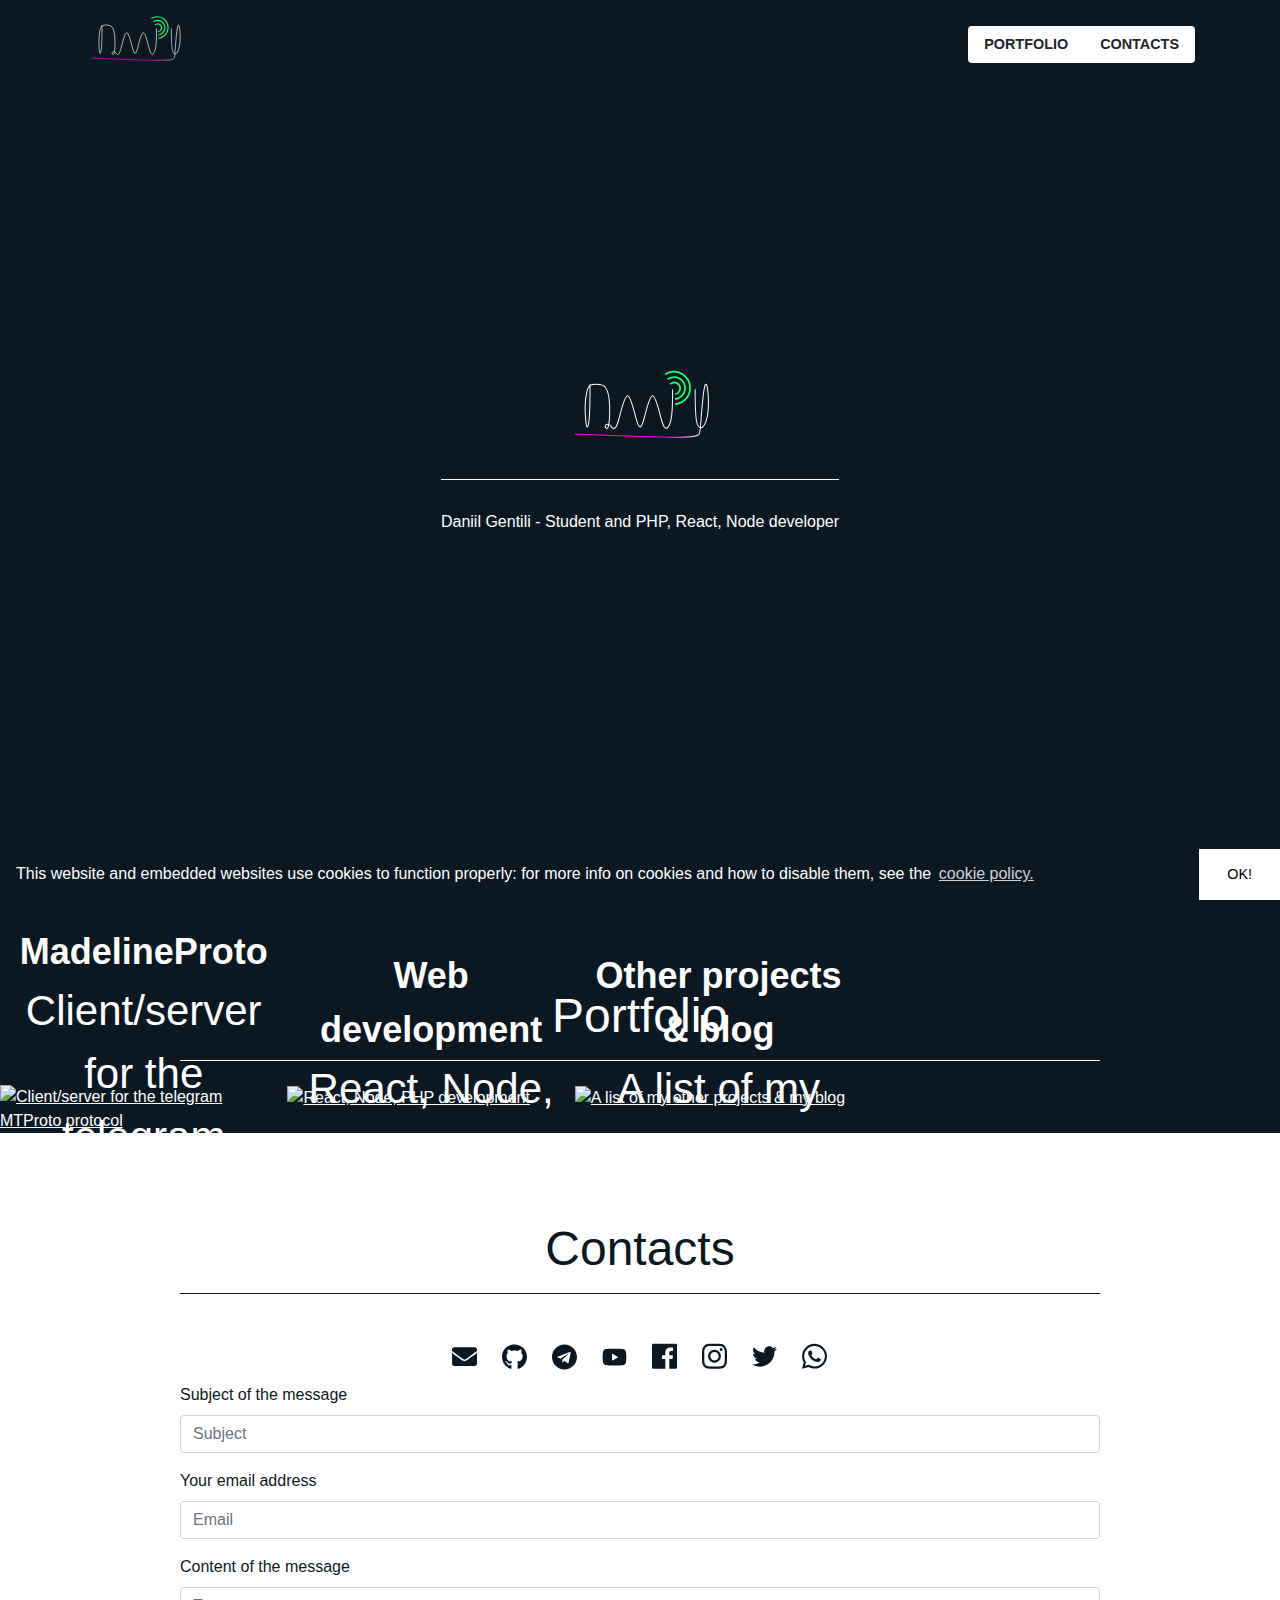
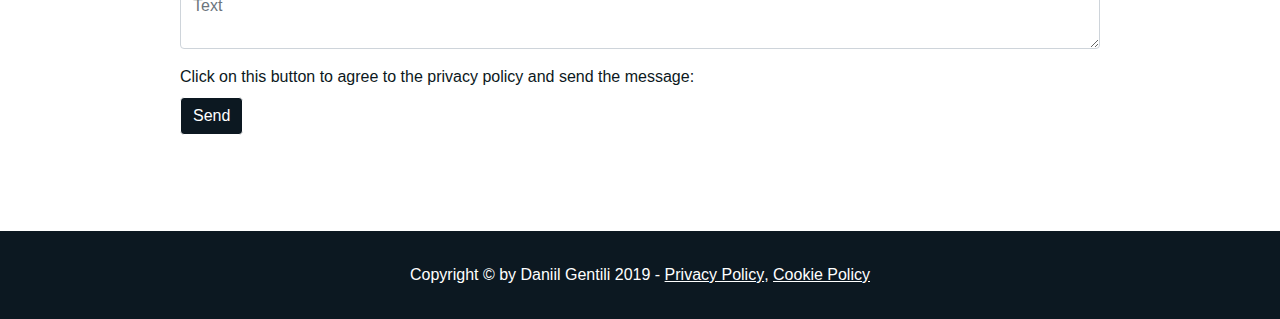
==== index.html @ 2723ed1b "Update 2019-04-13T13:59:22.755Z" ====
<!DOCTYPE html><html lang="en"><head><title>Daniil Gentili</title><meta charset="utf-8"><meta name="viewport" content="width=device-width,initial-scale=1,shrink-to-fit=no"><meta name="description" content="Student and PHP, React, Node developer"><meta name="language" content="en"><meta property="og:image:secure_url" content="https://daniil.it/img/ab79012abc195fba599b6e1867dc9b4a.svg"><meta name="twitter:card" content="summary"><meta name="twitter:site" content="@DaniilGentili"><meta name="twitter:image" content="https://daniil.it/img/ab79012abc195fba599b6e1867dc9b4a.svg"><meta name="twitter:title" content="Daniil Gentili"><meta name="twitter:description" content="Student and PHP, React, Node developer"><meta property="og:type" content="website"><meta property="og:locale" content="en"><meta property="og:title" content="Daniil Gentili"><meta property="og:description" content="Student and PHP, React, Node developer"><meta property="og:url" content="https://daniil.it"><meta property="og:site_name" content="Daniil Gentili"><!--[if lt IE 9]><script src="https://oss.maxcdn.com/libs/html5shiv/3.7.0/html5shiv.js"></script><![endif]--><script type="application/ld+json">{"name":"Daniil Gentili","description":"Student and PHP, React, Node developer","author":"Daniil Gentili","@type":"WebSite","url":"https://daniil.it","image":"https://daniil.it/img/ab79012abc195fba599b6e1867dc9b4a.svg","publisher":"Daniil Gentili","headline":"Daniil Gentili","@context":"http://schema.org"}</script><link rel="canonical" href="https://daniil.it"><link rel="sitemap" type="application/xml" title="Sitemap" href="https://daniil.it/sitemap.xml"><style>*,:after,:before{box-sizing:border-box}html{font-family:sans-serif;line-height:1.15;-webkit-text-size-adjust:100%}header,nav,section{display:block}body{margin:0;font-family:-apple-system,BlinkMacSystemFont,Segoe UI,Roboto,Helvetica Neue,Arial,Noto Sans,sans-serif,Apple Color Emoji,Segoe UI Emoji,Segoe UI Symbol,Noto Color Emoji;font-size:1rem;font-weight:400;line-height:1.5;color:#212529;text-align:left;background-color:#fff}hr{box-sizing:content-box;height:0;overflow:visible}h1,h2{margin-top:0;margin-bottom:.5rem}ul{margin-bottom:1rem}ul{margin-top:0}b{font-weight:bolder}a{color:#0c1821;text-decoration:none;background-color:transparent}img{border-style:none}img{vertical-align:middle}button{border-radius:0}button,input{margin:0;font-family:inherit;font-size:inherit;line-height:inherit}button,input{overflow:visible}button{text-transform:none}[type=button],button{-webkit-appearance:button}[type=button]::-moz-focus-inner,button::-moz-focus-inner{padding:0;border-style:none}::-webkit-file-upload-button{font:inherit;-webkit-appearance:button}h1,h2{margin-bottom:.5rem;font-weight:500;line-height:1.2}h1{font-size:2.5rem}h2{font-size:2rem}hr{margin-top:1rem;margin-bottom:1rem;border:0;border-top:1px solid rgba(0,0,0,.1)}.img-fluid{max-width:100%;height:auto}.container{width:100%;padding-right:15px;padding-left:15px;margin-right:auto;margin-left:auto}@media (min-width:576px){.container{max-width:540px}}@media (min-width:768px){.container{max-width:720px}}@media (min-width:992px){.container{max-width:960px}}@media (min-width:1200px){.container{max-width:1140px}}.container-fluid{width:100%;padding-right:15px;padding-left:15px;margin-right:auto;margin-left:auto}.row{display:flex;flex-wrap:wrap;margin-right:-15px;margin-left:-15px}.no-gutters{margin-right:0;margin-left:0}.no-gutters>[class*=col-]{padding-right:0;padding-left:0}.col-lg-10,.col-lg-4,.col-sm-6{position:relative;width:100%;padding-right:15px;padding-left:15px}@media (min-width:576px){.col-sm-6{flex:0 0 50%;max-width:50%}}@media (min-width:992px){.col-lg-4{flex:0 0 33.33333%;max-width:33.33333%}.col-lg-10{flex:0 0 83.33333%;max-width:83.33333%}}.collapse:not(.show){display:none}.nav-link{display:block;padding:.5rem 1rem}.navbar{position:relative;padding:.5rem 1rem}.navbar,.navbar>.container{display:flex;flex-wrap:wrap;align-items:center;justify-content:space-between}.navbar-brand{display:inline-block;padding-top:.3125rem;padding-bottom:.3125rem;margin-right:1rem;font-size:1.25rem;line-height:inherit;white-space:nowrap}.navbar-nav{display:flex;flex-direction:column;padding-left:0;margin-bottom:0;list-style:none}.navbar-nav .nav-link{padding-right:0;padding-left:0}.navbar-collapse{flex-basis:100%;flex-grow:1;align-items:center}.navbar-toggler{padding:.25rem .75rem;font-size:1.25rem;line-height:1;background-color:transparent;border:1px solid transparent;border-radius:.25rem}.navbar-toggler-icon{display:inline-block;width:1.5em;height:1.5em;vertical-align:middle;content:"";background:no-repeat 50%;background-size:100% 100%}@media (max-width:991.98px){.navbar-expand-lg>.container{padding-right:0;padding-left:0}}@media (min-width:992px){.navbar-expand-lg{flex-flow:row nowrap;justify-content:flex-start}.navbar-expand-lg .navbar-nav{flex-direction:row}.navbar-expand-lg .navbar-nav .nav-link{padding-right:.5rem;padding-left:.5rem}.navbar-expand-lg>.container{flex-wrap:nowrap}.navbar-expand-lg .navbar-collapse{display:flex!important;flex-basis:auto}.navbar-expand-lg .navbar-toggler{display:none}}.navbar-light .navbar-brand{color:rgba(0,0,0,.9)}.navbar-light .navbar-nav .nav-link{color:rgba(0,0,0,.5)}.navbar-light .navbar-toggler{color:rgba(0,0,0,.5);border-color:rgba(0,0,0,.1)}.navbar-light .navbar-toggler-icon{background-image:url("data:image/svg+xml;charset=utf-8,%3Csvg viewBox='0 0 30 30' xmlns='http://www.w3.org/2000/svg'%3E%3Cpath stroke='rgba(0, 0, 0, 0.5)' stroke-width='2' stroke-linecap='round' stroke-miterlimit='10' d='M4 7h22M4 15h22M4 23h22'/%3E%3C/svg%3E")}.bg-primary{background-color:#0c1821!important}.rounded{border-radius:.25rem!important}.d-none{display:none!important}.d-flex{display:flex!important}.fixed-top{top:0}.fixed-top{position:fixed;right:0;left:0;z-index:1030}.my-4{margin-top:1.5rem!important}.my-4{margin-bottom:1.5rem!important}.p-0{padding:0!important}.pb-0{padding-bottom:0!important}.my-auto{margin-top:auto!important}.mx-auto{margin-right:auto!important}.my-auto{margin-bottom:auto!important}.ml-auto,.mx-auto{margin-left:auto!important}.text-center{text-align:center!important}.text-white{color:#fff!important}header.masthead{height:100vh;padding-top:0;padding-bottom:0}header.masthead hr{margin-top:30px;margin-bottom:30px}#mainNav{background-color:#fff;border-bottom:1px solid;border-color:transparent;background-color:transparent}#mainNav .navbar-brand{font-weight:700;text-transform:uppercase;color:#0c1821}#mainNav .navbar-brand h1{position:relative}#mainNav .navbar-toggler{background-color:#fff}#mainNav .navbar-nav{background-color:#fff}#mainNav .navbar-nav>li.nav-item>a.nav-link{font-size:.9rem;font-weight:700;text-transform:uppercase;color:#212529}#mainNav .navbar-brand{color:hsla(0,0%,100%,.7)}#mainNav .navbar-nav>li.nav-item>a.nav-link{padding:.5rem 1rem}#mainNav .navbar-image-light{opacity:1!important;position:absolute;left:0}#mainNav .navbar-image-dark{opacity:0!important}section{padding:6rem 0}section h2{font-size:2.25rem;line-height:2rem}@media (min-width:992px){section h2{font-size:3rem;line-height:2.5rem}}.img-portfolio{height:100%;width:100vw;-o-object-fit:contain;object-fit:contain}:not(.navbar) a{font-weight:400}hr{border-color:#0c1821!important}a{outline:0;border:none;-moz-outline-style:none}.text-white hr{border-color:#fff!important}div{font-family:sans-serif;font-weight:300}h1{font-weight:600}</style><link href="/main.css?d4fdf91bda6c45615ca1" rel="preload" as="style" onload="this.onload=null;this.rel='stylesheet'"><noscript><link href="/main.css?d4fdf91bda6c45615ca1" rel="stylesheet"></noscript><script>!function(n){"use strict";n.loadCSS||(n.loadCSS=function(){});var o=loadCSS.relpreload={};if(o.support=function(){var e;try{e=n.document.createElement("link").relList.supports("preload")}catch(t){e=!1}return function(){return e}}(),o.bindMediaToggle=function(t){var e=t.media||"all";function a(){t.addEventListener?t.removeEventListener("load",a):t.attachEvent&&t.detachEvent("onload",a),t.setAttribute("onload",null),t.media=e}t.addEventListener?t.addEventListener("load",a):t.attachEvent&&t.attachEvent("onload",a),setTimeout(function(){t.rel="stylesheet",t.media="only x"}),setTimeout(a,3e3)},o.poly=function(){if(!o.support())for(var t=n.document.getElementsByTagName("link"),e=0;e<t.length;e++){var a=t[e];"preload"!==a.rel||"style"!==a.getAttribute("as")||a.getAttribute("data-loadcss")||(a.setAttribute("data-loadcss",!0),o.bindMediaToggle(a))}},!o.support()){o.poly();var t=n.setInterval(o.poly,500);n.addEventListener?n.addEventListener("load",function(){o.poly(),n.clearInterval(t)}):n.attachEvent&&n.attachEvent("onload",function(){o.poly(),n.clearInterval(t)})}"undefined"!=typeof exports?exports.loadCSS=loadCSS:n.loadCSS=loadCSS}("undefined"!=typeof global?global:this);</script><link rel="apple-touch-icon" sizes="180x180" href="/favicons/apple-touch-icon.png"><link rel="icon" type="image/png" sizes="32x32" href="/favicons/favicon-32x32.png"><link rel="icon" type="image/png" sizes="192x192" href="/favicons/android-chrome-192x192.png"><link rel="icon" type="image/png" sizes="16x16" href="/favicons/favicon-16x16.png"><link rel="manifest" href="/favicons/site.webmanifest"><link rel="shortcut icon" href="/favicons/favicon.ico"><meta property="og:image" content="https://daniil.it/favicons/open-graph.png"><meta name="msapplication-TileColor" content="#0c1821"><meta name="msapplication-TileImage" content="/favicons/mstile-144x144.png"><meta name="msapplication-config" content="/favicons/browserconfig.xml"><meta name="theme-color" content="#0c1821"></head><body id="page-top"><nav class="navbar navbar-expand-lg navbar-light d-print fixed-top" id="mainNav"><div class="container"><a title="Daniil Gentili" class="navbar-brand js-scroll-trigger" href="#page-top"><h1><img src="img/c60ec3414d1811a14678e054933b1ab0.svg" width="100" height="55" alt="Daniil Gentili" class="navbar-image-dark"><img src="img/ab79012abc195fba599b6e1867dc9b4a.svg" width="100" height="55" alt="Daniil Gentili" class="navbar-image-light"><div class="d-none">Daniil Gentili</div></h1></a><button class="navbar-toggler navbar-toggler-right" type="button" data-toggle="collapse" data-target="#mainNavBar" aria-controls="mainNavBar" aria-expanded="false" aria-label="Toggle navigation"><span class="navbar-toggler-icon"></span></button><div class="collapse navbar-collapse" id="mainNavBar"><ul class="navbar-nav ml-auto rounded"><li class="nav-item"><a class="nav-link js-scroll-trigger" href="#portfolio" title="Portfolio">Portfolio</a></li><li class="nav-item"><a class="nav-link js-scroll-trigger" href="#contacts" title="Contacts">Contacts</a></li></ul></div></div></nav><header class="masthead text-center d-flex text-white bg-primary"><div class="my-auto mx-auto"><div class="container"><img alt="Daniil Gentili" class="img-fluid" src="img/ab79012abc195fba599b6e1867dc9b4a.svg"><hr><b>Daniil Gentili</b> - Student and PHP, React, Node developer</div></div></header><section id="portfolio" class="pb-0 text-white bg-primary"><div class="container"><div class="row"><div class="mx-auto text-center col-lg-10"><h2 class="section-heading">Portfolio</h2><hr class="light my-4"></div></div></div><div class="container-fluid p-0"><div class="row no-gutters"><div class><div><div class="popup-gallery"><div class="row no-gutters"><div class="col-sm-6 col-lg-4"><a title="MadelineProto" class="portfolio-box" href="#MadelineProto" data-toggle="modal"><img class="img-fluid img-portfolio bg-primary" src="img/99e516188945ebf52419b13f00ebaef2.svg" alt="Client/server for the telegram MTProto protocol"><div class="portfolio-box-caption"><div class="portfolio-box-caption-content"><div class="project-category text-faded">MadelineProto</div><div class="project-name">Client/server for the telegram MTProto protocol</div></div></div></a></div><div class="col-sm-6 col-lg-4"><a title="Web development" class="portfolio-box" href="#webdev" data-toggle="modal"><img class="img-fluid img-portfolio bg-primary" src="img/eeb3e09752456ba1112e0bc572af2823.svg" alt="React, Node, PHP development"><div class="portfolio-box-caption"><div class="portfolio-box-caption-content"><div class="project-category text-faded">Web development</div><div class="project-name">React, Node, PHP development</div></div></div></a></div><div class="col-sm-6 col-lg-4"><a title="Other projects &amp; blog" class="portfolio-box" href="#github" data-toggle="modal"><img class="img-fluid img-portfolio bg-primary" src="img/227bdda839cb4d7e9e0e2c3bd4887302.svg" alt="A list of my other projects &amp; my blog"><div class="portfolio-box-caption"><div class="portfolio-box-caption-content"><div class="project-category text-faded">Other projects &amp; blog</div><div class="project-name">A list of my other projects &amp; my blog</div></div></div></a></div></div></div><div class="modal fade" id="MadelineProto" tabindex="-1" role="dialog" aria-hidden="true" aria-labelledby="MadelineProtoTitle"><div class="modal-dialog" role="document"><div class="modal-content text-primary bg-white"><div class="modal-header"><h5 class="modal-title" id="MadelineProtoTitle">MadelineProto</h5><button type="button" class="close" data-dismiss="modal" aria-label="Close"><span aria-hidden="true">×</span></button></div><div class="modal-body">MadelineProto is a client/server library for the Telegram messenger, with full support for every user-API method, truly LOADS of abstractions, and async logic in the alpha version.<br>It also supports playing and recording VoIP telegram phone calls, secret chats, and much more!<br>Head over to <a target="_blank" rel="noopener" href="https://docs.madelineproto.xyz">docs.madelineproto.xyz</a> for a full installation and usage tutorial.<hr class="dark my-4"><h3>Contacts</h3><div class="text-center"><a rel="noopener" title="Email address" href="mailto:daniil@daniil.it" target="_blank" class="btn-social btn-outline"><svg aria-hidden="true" focusable="false" data-prefix="fas" data-icon="envelope" class="svg-inline--fa fa-envelope fa-w-16 fa-fw" role="img" xmlns="http://www.w3.org/2000/svg" viewbox="0 0 512 512"><path fill="currentColor" d="M502.3 190.8c3.9-3.1 9.7-.2 9.7 4.7V400c0 26.5-21.5 48-48 48H48c-26.5 0-48-21.5-48-48V195.6c0-5 5.7-7.8 9.7-4.7 22.4 17.4 52.1 39.5 154.1 113.6 21.1 15.4 56.7 47.8 92.2 47.6 35.7.3 72-32.8 92.3-47.6 102-74.1 131.6-96.3 154-113.7zM256 320c23.2.4 56.6-29.2 73.4-41.4 132.7-96.3 142.8-104.7 173.4-128.7 5.8-4.5 9.2-11.5 9.2-18.9v-19c0-26.5-21.5-48-48-48H48C21.5 64 0 85.5 0 112v19c0 7.4 3.4 14.3 9.2 18.9 30.6 23.9 40.7 32.4 173.4 128.7 16.8 12.2 50.2 41.8 73.4 41.4z"/></svg></a><a rel="noopener" title="Github" href="https://github.com/danog" target="_blank" class="btn-social btn-outline"><svg aria-hidden="true" focusable="false" data-prefix="fab" data-icon="github" class="svg-inline--fa fa-github fa-w-16 fa-fw" role="img" xmlns="http://www.w3.org/2000/svg" viewbox="0 0 496 512"><path fill="currentColor" d="M165.9 397.4c0 2-2.3 3.6-5.2 3.6-3.3.3-5.6-1.3-5.6-3.6 0-2 2.3-3.6 5.2-3.6 3-.3 5.6 1.3 5.6 3.6zm-31.1-4.5c-.7 2 1.3 4.3 4.3 4.9 2.6 1 5.6 0 6.2-2s-1.3-4.3-4.3-5.2c-2.6-.7-5.5.3-6.2 2.3zm44.2-1.7c-2.9.7-4.9 2.6-4.6 4.9.3 2 2.9 3.3 5.9 2.6 2.9-.7 4.9-2.6 4.6-4.6-.3-1.9-3-3.2-5.9-2.9zM244.8 8C106.1 8 0 113.3 0 252c0 110.9 69.8 205.8 169.5 239.2 12.8 2.3 17.3-5.6 17.3-12.1 0-6.2-.3-40.4-.3-61.4 0 0-70 15-84.7-29.8 0 0-11.4-29.1-27.8-36.6 0 0-22.9-15.7 1.6-15.4 0 0 24.9 2 38.6 25.8 21.9 38.6 58.6 27.5 72.9 20.9 2.3-16 8.8-27.1 16-33.7-55.9-6.2-112.3-14.3-112.3-110.5 0-27.5 7.6-41.3 23.6-58.9-2.6-6.5-11.1-33.3 2.6-67.9 20.9-6.5 69 27 69 27 20-5.6 41.5-8.5 62.8-8.5s42.8 2.9 62.8 8.5c0 0 48.1-33.6 69-27 13.7 34.7 5.2 61.4 2.6 67.9 16 17.7 25.8 31.5 25.8 58.9 0 96.5-58.9 104.2-114.8 110.5 9.2 7.9 17 22.9 17 46.4 0 33.7-.3 75.4-.3 83.6 0 6.5 4.6 14.4 17.3 12.1C428.2 457.8 496 362.9 496 252 496 113.3 383.5 8 244.8 8zM97.2 352.9c-1.3 1-1 3.3.7 5.2 1.6 1.6 3.9 2.3 5.2 1 1.3-1 1-3.3-.7-5.2-1.6-1.6-3.9-2.3-5.2-1zm-10.8-8.1c-.7 1.3.3 2.9 2.3 3.9 1.6 1 3.6.7 4.3-.7.7-1.3-.3-2.9-2.3-3.9-2-.6-3.6-.3-4.3.7zm32.4 35.6c-1.6 1.3-1 4.3 1.3 6.2 2.3 2.3 5.2 2.6 6.5 1 1.3-1.3.7-4.3-1.3-6.2-2.2-2.3-5.2-2.6-6.5-1zm-11.4-14.7c-1.6 1-1.6 3.6 0 5.9 1.6 2.3 4.3 3.3 5.6 2.3 1.6-1.3 1.6-3.9 0-6.2-1.4-2.3-4-3.3-5.6-2z"/></svg></a><a rel="noopener" title="Telegram" href="https://t.me/DaniilGentili" target="_blank" class="btn-social btn-outline"><svg aria-hidden="true" focusable="false" data-prefix="fab" data-icon="telegram" class="svg-inline--fa fa-telegram fa-w-16 fa-fw" role="img" xmlns="http://www.w3.org/2000/svg" viewbox="0 0 496 512"><path fill="currentColor" d="M248 8C111 8 0 119 0 256s111 248 248 248 248-111 248-248S385 8 248 8zm121.8 169.9l-40.7 191.8c-3 13.6-11.1 16.9-22.4 10.5l-62-45.7-29.9 28.8c-3.3 3.3-6.1 6.1-12.5 6.1l4.4-63.1 114.9-103.8c5-4.4-1.1-6.9-7.7-2.5l-142 89.4-61.2-19.1c-13.3-4.2-13.6-13.3 2.8-19.7l239.1-92.2c11.1-4 20.8 2.7 17.2 19.5z"/></svg></a><a rel="noopener" title="Youtube" href="https://youtube.com/DaniilGentili" target="_blank" class="btn-social btn-outline"><svg aria-hidden="true" focusable="false" data-prefix="fab" data-icon="youtube" class="svg-inline--fa fa-youtube fa-w-18 fa-fw" role="img" xmlns="http://www.w3.org/2000/svg" viewbox="0 0 576 512"><path fill="currentColor" d="M549.655 124.083c-6.281-23.65-24.787-42.276-48.284-48.597C458.781 64 288 64 288 64S117.22 64 74.629 75.486c-23.497 6.322-42.003 24.947-48.284 48.597-11.412 42.867-11.412 132.305-11.412 132.305s0 89.438 11.412 132.305c6.281 23.65 24.787 41.5 48.284 47.821C117.22 448 288 448 288 448s170.78 0 213.371-11.486c23.497-6.321 42.003-24.171 48.284-47.821 11.412-42.867 11.412-132.305 11.412-132.305s0-89.438-11.412-132.305zm-317.51 213.508V175.185l142.739 81.205-142.739 81.201z"/></svg></a><a rel="noopener" title="Facebook" href="https://facebook.com/danogentili" target="_blank" class="btn-social btn-outline"><svg aria-hidden="true" focusable="false" data-prefix="fab" data-icon="facebook" class="svg-inline--fa fa-facebook fa-w-14 fa-fw" role="img" xmlns="http://www.w3.org/2000/svg" viewbox="0 0 448 512"><path fill="currentColor" d="M448 56.7v398.5c0 13.7-11.1 24.7-24.7 24.7H309.1V306.5h58.2l8.7-67.6h-67v-43.2c0-19.6 5.4-32.9 33.5-32.9h35.8v-60.5c-6.2-.8-27.4-2.7-52.2-2.7-51.6 0-87 31.5-87 89.4v49.9h-58.4v67.6h58.4V480H24.7C11.1 480 0 468.9 0 455.3V56.7C0 43.1 11.1 32 24.7 32h398.5c13.7 0 24.8 11.1 24.8 24.7z"/></svg></a><a rel="noopener" title="Instagram" href="https://instagram.com/danogentili" target="_blank" class="btn-social btn-outline"><svg aria-hidden="true" focusable="false" data-prefix="fab" data-icon="instagram" class="svg-inline--fa fa-instagram fa-w-14 fa-fw" role="img" xmlns="http://www.w3.org/2000/svg" viewbox="0 0 448 512"><path fill="currentColor" d="M224.1 141c-63.6 0-114.9 51.3-114.9 114.9s51.3 114.9 114.9 114.9S339 319.5 339 255.9 287.7 141 224.1 141zm0 189.6c-41.1 0-74.7-33.5-74.7-74.7s33.5-74.7 74.7-74.7 74.7 33.5 74.7 74.7-33.6 74.7-74.7 74.7zm146.4-194.3c0 14.9-12 26.8-26.8 26.8-14.9 0-26.8-12-26.8-26.8s12-26.8 26.8-26.8 26.8 12 26.8 26.8zm76.1 27.2c-1.7-35.9-9.9-67.7-36.2-93.9-26.2-26.2-58-34.4-93.9-36.2-37-2.1-147.9-2.1-184.9 0-35.8 1.7-67.6 9.9-93.9 36.1s-34.4 58-36.2 93.9c-2.1 37-2.1 147.9 0 184.9 1.7 35.9 9.9 67.7 36.2 93.9s58 34.4 93.9 36.2c37 2.1 147.9 2.1 184.9 0 35.9-1.7 67.7-9.9 93.9-36.2 26.2-26.2 34.4-58 36.2-93.9 2.1-37 2.1-147.8 0-184.8zM398.8 388c-7.8 19.6-22.9 34.7-42.6 42.6-29.5 11.7-99.5 9-132.1 9s-102.7 2.6-132.1-9c-19.6-7.8-34.7-22.9-42.6-42.6-11.7-29.5-9-99.5-9-132.1s-2.6-102.7 9-132.1c7.8-19.6 22.9-34.7 42.6-42.6 29.5-11.7 99.5-9 132.1-9s102.7-2.6 132.1 9c19.6 7.8 34.7 22.9 42.6 42.6 11.7 29.5 9 99.5 9 132.1s2.7 102.7-9 132.1z"/></svg></a><a rel="noopener" title="Twitter" href="https://twitter.com/DaniilGentili" target="_blank" class="btn-social btn-outline"><svg aria-hidden="true" focusable="false" data-prefix="fab" data-icon="twitter" class="svg-inline--fa fa-twitter fa-w-16 fa-fw" role="img" xmlns="http://www.w3.org/2000/svg" viewbox="0 0 512 512"><path fill="currentColor" d="M459.37 151.716c.325 4.548.325 9.097.325 13.645 0 138.72-105.583 298.558-298.558 298.558-59.452 0-114.68-17.219-161.137-47.106 8.447.974 16.568 1.299 25.34 1.299 49.055 0 94.213-16.568 130.274-44.832-46.132-.975-84.792-31.188-98.112-72.772 6.498.974 12.995 1.624 19.818 1.624 9.421 0 18.843-1.3 27.614-3.573-48.081-9.747-84.143-51.98-84.143-102.985v-1.299c13.969 7.797 30.214 12.67 47.431 13.319-28.264-18.843-46.781-51.005-46.781-87.391 0-19.492 5.197-37.36 14.294-52.954 51.655 63.675 129.3 105.258 216.365 109.807-1.624-7.797-2.599-15.918-2.599-24.04 0-57.828 46.782-104.934 104.934-104.934 30.213 0 57.502 12.67 76.67 33.137 23.715-4.548 46.456-13.32 66.599-25.34-7.798 24.366-24.366 44.833-46.132 57.827 21.117-2.273 41.584-8.122 60.426-16.243-14.292 20.791-32.161 39.308-52.628 54.253z"/></svg></a><a rel="noopener" title="Whatsapp" href="https://wa.me/393924682693?text=Hello!" target="_blank" class="btn-social btn-outline"><svg aria-hidden="true" focusable="false" data-prefix="fab" data-icon="whatsapp" class="svg-inline--fa fa-whatsapp fa-w-14 fa-fw" role="img" xmlns="http://www.w3.org/2000/svg" viewbox="0 0 448 512"><path fill="currentColor" d="M380.9 97.1C339 55.1 283.2 32 223.9 32c-122.4 0-222 99.6-222 222 0 39.1 10.2 77.3 29.6 111L0 480l117.7-30.9c32.4 17.7 68.9 27 106.1 27h.1c122.3 0 224.1-99.6 224.1-222 0-59.3-25.2-115-67.1-157zm-157 341.6c-33.2 0-65.7-8.9-94-25.7l-6.7-4-69.8 18.3L72 359.2l-4.4-7c-18.5-29.4-28.2-63.3-28.2-98.2 0-101.7 82.8-184.5 184.6-184.5 49.3 0 95.6 19.2 130.4 54.1 34.8 34.9 56.2 81.2 56.1 130.5 0 101.8-84.9 184.6-186.6 184.6zm101.2-138.2c-5.5-2.8-32.8-16.2-37.9-18-5.1-1.9-8.8-2.8-12.5 2.8-3.7 5.6-14.3 18-17.6 21.8-3.2 3.7-6.5 4.2-12 1.4-32.6-16.3-54-29.1-75.5-66-5.7-9.8 5.7-9.1 16.3-30.3 1.8-3.7.9-6.9-.5-9.7-1.4-2.8-12.5-30.1-17.1-41.2-4.5-10.8-9.1-9.3-12.5-9.5-3.2-.2-6.9-.2-10.6-.2-3.7 0-9.7 1.4-14.8 6.9-5.1 5.6-19.4 19-19.4 46.3 0 27.3 19.9 53.7 22.6 57.4 2.8 3.7 39.1 59.7 94.8 83.8 35.2 15.2 49 16.5 66.6 13.9 10.7-1.6 32.8-13.4 37.4-26.4 4.6-13 4.6-24.1 3.2-26.4-1.3-2.5-5-3.9-10.5-6.6z"/></svg></a></div><br><form id="contact-form" action="https://formspree.io/daniil@daniil.it" method="POST" class="validate-me" novalidate><div class="form-group"><label for="contact-form_subject">Subject of the message</label><input name="_subject" id="contact-form_subject" required class="form-control" placeholder="Subject"><div class="invalid-feedback">Enter a subject!</div></div><div class="form-group"><label for="contact-form_replyto">Your email address</label><input type="email" name="_replyto" id="contact-form_replyto" required class="form-control" placeholder="Email"><div class="invalid-feedback">Enter a valid email address!</div></div><div class="form-group"><label for="contact-formname">Content of the message</label><textarea name="name" id="contact-formname" required class="form-control" placeholder="Text"></textarea><div class="invalid-feedback">Input a message!</div></div><input type="hidden" name="_language" id="contact-form_language"><div class="form-group"><input name="_gotcha" id="contact-form_gotcha" class="form-control d-none"></div><div><label for="contact-formundefined">Click on this button to agree to the privacy policy and send the message:</label><br><button type="submit" id="contact-formundefined" class="btn btn-primary" value="Send">Send</button></div></form></div><div class="modal-footer"><button type="button" class="btn btn-secondary" data-dismiss="modal">Close</button></div></div></div></div><div class="modal fade" id="webdev" tabindex="-1" role="dialog" aria-hidden="true" aria-labelledby="webdevTitle"><div class="modal-dialog" role="document"><div class="modal-content text-primary bg-white"><div class="modal-header"><h5 class="modal-title" id="webdevTitle">Web development</h5><button type="button" class="close" data-dismiss="modal" aria-label="Close"><span aria-hidden="true">×</span></button></div><div class="modal-body">I have experience developing full-stack websites and APIs, based on modern web frontend technologies such as React, Gulp and Webpack.<br>On the backend, I usually would use a Node, PHP or Ruby on Rails stack.<br>Here&#x27;s a list of websites I have created:<br><br><ul><li><a target="_blank" rel="noopener" href="https://fantasiadanzarovigo.com">fantasiadanzarovigo.com</a> - Static website built using a custom and highly customizable and SEO-friendly react+gulp+webpack boilerplate.<br></li><li><a target="_blank" rel="noopener" href="https://daniil.it">This website</a> - Built using the same SEO-friendly react+gulp+webpack boilerplate.<br></li></ul><hr class="dark my-4"><h3>Contacts</h3><div class="text-center"><a rel="noopener" title="Email address" href="mailto:daniil@daniil.it" target="_blank" class="btn-social btn-outline"><svg aria-hidden="true" focusable="false" data-prefix="fas" data-icon="envelope" class="svg-inline--fa fa-envelope fa-w-16 fa-fw" role="img" xmlns="http://www.w3.org/2000/svg" viewbox="0 0 512 512"><path fill="currentColor" d="M502.3 190.8c3.9-3.1 9.7-.2 9.7 4.7V400c0 26.5-21.5 48-48 48H48c-26.5 0-48-21.5-48-48V195.6c0-5 5.7-7.8 9.7-4.7 22.4 17.4 52.1 39.5 154.1 113.6 21.1 15.4 56.7 47.8 92.2 47.6 35.7.3 72-32.8 92.3-47.6 102-74.1 131.6-96.3 154-113.7zM256 320c23.2.4 56.6-29.2 73.4-41.4 132.7-96.3 142.8-104.7 173.4-128.7 5.8-4.5 9.2-11.5 9.2-18.9v-19c0-26.5-21.5-48-48-48H48C21.5 64 0 85.5 0 112v19c0 7.4 3.4 14.3 9.2 18.9 30.6 23.9 40.7 32.4 173.4 128.7 16.8 12.2 50.2 41.8 73.4 41.4z"/></svg></a><a rel="noopener" title="Github" href="https://github.com/danog" target="_blank" class="btn-social btn-outline"><svg aria-hidden="true" focusable="false" data-prefix="fab" data-icon="github" class="svg-inline--fa fa-github fa-w-16 fa-fw" role="img" xmlns="http://www.w3.org/2000/svg" viewbox="0 0 496 512"><path fill="currentColor" d="M165.9 397.4c0 2-2.3 3.6-5.2 3.6-3.3.3-5.6-1.3-5.6-3.6 0-2 2.3-3.6 5.2-3.6 3-.3 5.6 1.3 5.6 3.6zm-31.1-4.5c-.7 2 1.3 4.3 4.3 4.9 2.6 1 5.6 0 6.2-2s-1.3-4.3-4.3-5.2c-2.6-.7-5.5.3-6.2 2.3zm44.2-1.7c-2.9.7-4.9 2.6-4.6 4.9.3 2 2.9 3.3 5.9 2.6 2.9-.7 4.9-2.6 4.6-4.6-.3-1.9-3-3.2-5.9-2.9zM244.8 8C106.1 8 0 113.3 0 252c0 110.9 69.8 205.8 169.5 239.2 12.8 2.3 17.3-5.6 17.3-12.1 0-6.2-.3-40.4-.3-61.4 0 0-70 15-84.7-29.8 0 0-11.4-29.1-27.8-36.6 0 0-22.9-15.7 1.6-15.4 0 0 24.9 2 38.6 25.8 21.9 38.6 58.6 27.5 72.9 20.9 2.3-16 8.8-27.1 16-33.7-55.9-6.2-112.3-14.3-112.3-110.5 0-27.5 7.6-41.3 23.6-58.9-2.6-6.5-11.1-33.3 2.6-67.9 20.9-6.5 69 27 69 27 20-5.6 41.5-8.5 62.8-8.5s42.8 2.9 62.8 8.5c0 0 48.1-33.6 69-27 13.7 34.7 5.2 61.4 2.6 67.9 16 17.7 25.8 31.5 25.8 58.9 0 96.5-58.9 104.2-114.8 110.5 9.2 7.9 17 22.9 17 46.4 0 33.7-.3 75.4-.3 83.6 0 6.5 4.6 14.4 17.3 12.1C428.2 457.8 496 362.9 496 252 496 113.3 383.5 8 244.8 8zM97.2 352.9c-1.3 1-1 3.3.7 5.2 1.6 1.6 3.9 2.3 5.2 1 1.3-1 1-3.3-.7-5.2-1.6-1.6-3.9-2.3-5.2-1zm-10.8-8.1c-.7 1.3.3 2.9 2.3 3.9 1.6 1 3.6.7 4.3-.7.7-1.3-.3-2.9-2.3-3.9-2-.6-3.6-.3-4.3.7zm32.4 35.6c-1.6 1.3-1 4.3 1.3 6.2 2.3 2.3 5.2 2.6 6.5 1 1.3-1.3.7-4.3-1.3-6.2-2.2-2.3-5.2-2.6-6.5-1zm-11.4-14.7c-1.6 1-1.6 3.6 0 5.9 1.6 2.3 4.3 3.3 5.6 2.3 1.6-1.3 1.6-3.9 0-6.2-1.4-2.3-4-3.3-5.6-2z"/></svg></a><a rel="noopener" title="Telegram" href="https://t.me/DaniilGentili" target="_blank" class="btn-social btn-outline"><svg aria-hidden="true" focusable="false" data-prefix="fab" data-icon="telegram" class="svg-inline--fa fa-telegram fa-w-16 fa-fw" role="img" xmlns="http://www.w3.org/2000/svg" viewbox="0 0 496 512"><path fill="currentColor" d="M248 8C111 8 0 119 0 256s111 248 248 248 248-111 248-248S385 8 248 8zm121.8 169.9l-40.7 191.8c-3 13.6-11.1 16.9-22.4 10.5l-62-45.7-29.9 28.8c-3.3 3.3-6.1 6.1-12.5 6.1l4.4-63.1 114.9-103.8c5-4.4-1.1-6.9-7.7-2.5l-142 89.4-61.2-19.1c-13.3-4.2-13.6-13.3 2.8-19.7l239.1-92.2c11.1-4 20.8 2.7 17.2 19.5z"/></svg></a><a rel="noopener" title="Youtube" href="https://youtube.com/DaniilGentili" target="_blank" class="btn-social btn-outline"><svg aria-hidden="true" focusable="false" data-prefix="fab" data-icon="youtube" class="svg-inline--fa fa-youtube fa-w-18 fa-fw" role="img" xmlns="http://www.w3.org/2000/svg" viewbox="0 0 576 512"><path fill="currentColor" d="M549.655 124.083c-6.281-23.65-24.787-42.276-48.284-48.597C458.781 64 288 64 288 64S117.22 64 74.629 75.486c-23.497 6.322-42.003 24.947-48.284 48.597-11.412 42.867-11.412 132.305-11.412 132.305s0 89.438 11.412 132.305c6.281 23.65 24.787 41.5 48.284 47.821C117.22 448 288 448 288 448s170.78 0 213.371-11.486c23.497-6.321 42.003-24.171 48.284-47.821 11.412-42.867 11.412-132.305 11.412-132.305s0-89.438-11.412-132.305zm-317.51 213.508V175.185l142.739 81.205-142.739 81.201z"/></svg></a><a rel="noopener" title="Facebook" href="https://facebook.com/danogentili" target="_blank" class="btn-social btn-outline"><svg aria-hidden="true" focusable="false" data-prefix="fab" data-icon="facebook" class="svg-inline--fa fa-facebook fa-w-14 fa-fw" role="img" xmlns="http://www.w3.org/2000/svg" viewbox="0 0 448 512"><path fill="currentColor" d="M448 56.7v398.5c0 13.7-11.1 24.7-24.7 24.7H309.1V306.5h58.2l8.7-67.6h-67v-43.2c0-19.6 5.4-32.9 33.5-32.9h35.8v-60.5c-6.2-.8-27.4-2.7-52.2-2.7-51.6 0-87 31.5-87 89.4v49.9h-58.4v67.6h58.4V480H24.7C11.1 480 0 468.9 0 455.3V56.7C0 43.1 11.1 32 24.7 32h398.5c13.7 0 24.8 11.1 24.8 24.7z"/></svg></a><a rel="noopener" title="Instagram" href="https://instagram.com/danogentili" target="_blank" class="btn-social btn-outline"><svg aria-hidden="true" focusable="false" data-prefix="fab" data-icon="instagram" class="svg-inline--fa fa-instagram fa-w-14 fa-fw" role="img" xmlns="http://www.w3.org/2000/svg" viewbox="0 0 448 512"><path fill="currentColor" d="M224.1 141c-63.6 0-114.9 51.3-114.9 114.9s51.3 114.9 114.9 114.9S339 319.5 339 255.9 287.7 141 224.1 141zm0 189.6c-41.1 0-74.7-33.5-74.7-74.7s33.5-74.7 74.7-74.7 74.7 33.5 74.7 74.7-33.6 74.7-74.7 74.7zm146.4-194.3c0 14.9-12 26.8-26.8 26.8-14.9 0-26.8-12-26.8-26.8s12-26.8 26.8-26.8 26.8 12 26.8 26.8zm76.1 27.2c-1.7-35.9-9.9-67.7-36.2-93.9-26.2-26.2-58-34.4-93.9-36.2-37-2.1-147.9-2.1-184.9 0-35.8 1.7-67.6 9.9-93.9 36.1s-34.4 58-36.2 93.9c-2.1 37-2.1 147.9 0 184.9 1.7 35.9 9.9 67.7 36.2 93.9s58 34.4 93.9 36.2c37 2.1 147.9 2.1 184.9 0 35.9-1.7 67.7-9.9 93.9-36.2 26.2-26.2 34.4-58 36.2-93.9 2.1-37 2.1-147.8 0-184.8zM398.8 388c-7.8 19.6-22.9 34.7-42.6 42.6-29.5 11.7-99.5 9-132.1 9s-102.7 2.6-132.1-9c-19.6-7.8-34.7-22.9-42.6-42.6-11.7-29.5-9-99.5-9-132.1s-2.6-102.7 9-132.1c7.8-19.6 22.9-34.7 42.6-42.6 29.5-11.7 99.5-9 132.1-9s102.7-2.6 132.1 9c19.6 7.8 34.7 22.9 42.6 42.6 11.7 29.5 9 99.5 9 132.1s2.7 102.7-9 132.1z"/></svg></a><a rel="noopener" title="Twitter" href="https://twitter.com/DaniilGentili" target="_blank" class="btn-social btn-outline"><svg aria-hidden="true" focusable="false" data-prefix="fab" data-icon="twitter" class="svg-inline--fa fa-twitter fa-w-16 fa-fw" role="img" xmlns="http://www.w3.org/2000/svg" viewbox="0 0 512 512"><path fill="currentColor" d="M459.37 151.716c.325 4.548.325 9.097.325 13.645 0 138.72-105.583 298.558-298.558 298.558-59.452 0-114.68-17.219-161.137-47.106 8.447.974 16.568 1.299 25.34 1.299 49.055 0 94.213-16.568 130.274-44.832-46.132-.975-84.792-31.188-98.112-72.772 6.498.974 12.995 1.624 19.818 1.624 9.421 0 18.843-1.3 27.614-3.573-48.081-9.747-84.143-51.98-84.143-102.985v-1.299c13.969 7.797 30.214 12.67 47.431 13.319-28.264-18.843-46.781-51.005-46.781-87.391 0-19.492 5.197-37.36 14.294-52.954 51.655 63.675 129.3 105.258 216.365 109.807-1.624-7.797-2.599-15.918-2.599-24.04 0-57.828 46.782-104.934 104.934-104.934 30.213 0 57.502 12.67 76.67 33.137 23.715-4.548 46.456-13.32 66.599-25.34-7.798 24.366-24.366 44.833-46.132 57.827 21.117-2.273 41.584-8.122 60.426-16.243-14.292 20.791-32.161 39.308-52.628 54.253z"/></svg></a><a rel="noopener" title="Whatsapp" href="https://wa.me/393924682693?text=Hello!" target="_blank" class="btn-social btn-outline"><svg aria-hidden="true" focusable="false" data-prefix="fab" data-icon="whatsapp" class="svg-inline--fa fa-whatsapp fa-w-14 fa-fw" role="img" xmlns="http://www.w3.org/2000/svg" viewbox="0 0 448 512"><path fill="currentColor" d="M380.9 97.1C339 55.1 283.2 32 223.9 32c-122.4 0-222 99.6-222 222 0 39.1 10.2 77.3 29.6 111L0 480l117.7-30.9c32.4 17.7 68.9 27 106.1 27h.1c122.3 0 224.1-99.6 224.1-222 0-59.3-25.2-115-67.1-157zm-157 341.6c-33.2 0-65.7-8.9-94-25.7l-6.7-4-69.8 18.3L72 359.2l-4.4-7c-18.5-29.4-28.2-63.3-28.2-98.2 0-101.7 82.8-184.5 184.6-184.5 49.3 0 95.6 19.2 130.4 54.1 34.8 34.9 56.2 81.2 56.1 130.5 0 101.8-84.9 184.6-186.6 184.6zm101.2-138.2c-5.5-2.8-32.8-16.2-37.9-18-5.1-1.9-8.8-2.8-12.5 2.8-3.7 5.6-14.3 18-17.6 21.8-3.2 3.7-6.5 4.2-12 1.4-32.6-16.3-54-29.1-75.5-66-5.7-9.8 5.7-9.1 16.3-30.3 1.8-3.7.9-6.9-.5-9.7-1.4-2.8-12.5-30.1-17.1-41.2-4.5-10.8-9.1-9.3-12.5-9.5-3.2-.2-6.9-.2-10.6-.2-3.7 0-9.7 1.4-14.8 6.9-5.1 5.6-19.4 19-19.4 46.3 0 27.3 19.9 53.7 22.6 57.4 2.8 3.7 39.1 59.7 94.8 83.8 35.2 15.2 49 16.5 66.6 13.9 10.7-1.6 32.8-13.4 37.4-26.4 4.6-13 4.6-24.1 3.2-26.4-1.3-2.5-5-3.9-10.5-6.6z"/></svg></a></div><br><form id="contact-form" action="https://formspree.io/daniil@daniil.it" method="POST" class="validate-me" novalidate><div class="form-group"><label for="contact-form_subject">Subject of the message</label><input name="_subject" id="contact-form_subject" required class="form-control" placeholder="Subject"><div class="invalid-feedback">Enter a subject!</div></div><div class="form-group"><label for="contact-form_replyto">Your email address</label><input type="email" name="_replyto" id="contact-form_replyto" required class="form-control" placeholder="Email"><div class="invalid-feedback">Enter a valid email address!</div></div><div class="form-group"><label for="contact-formname">Content of the message</label><textarea name="name" id="contact-formname" required class="form-control" placeholder="Text"></textarea><div class="invalid-feedback">Input a message!</div></div><input type="hidden" name="_language" id="contact-form_language"><div class="form-group"><input name="_gotcha" id="contact-form_gotcha" class="form-control d-none"></div><div><label for="contact-formundefined">Click on this button to agree to the privacy policy and send the message:</label><br><button type="submit" id="contact-formundefined" class="btn btn-primary" value="Send">Send</button></div></form></div><div class="modal-footer"><button type="button" class="btn btn-secondary" data-dismiss="modal">Close</button></div></div></div></div><div class="modal fade" id="github" tabindex="-1" role="dialog" aria-hidden="true" aria-labelledby="githubTitle"><div class="modal-dialog" role="document"><div class="modal-content text-primary bg-white"><div class="modal-header"><h5 class="modal-title" id="githubTitle">Other projects &amp; blog</h5><button type="button" class="close" data-dismiss="modal" aria-label="Close"><span aria-hidden="true">×</span></button></div><div class="modal-body">You can check out my <a target="_blank" rel="noopener" href="https://t.me/daniilgentili">blog on Telegram</a>, and you can talk to me in one of <a target="_blank" rel="noopener" href="https://t.me/pwrtelegramgroup">my groups</a>.<br>I also have multiple other projects going on:<ul><li><a target="_blank" rel="noopener" href="https://github.com/danog">Github repo</a> - Here you can find multiple open-source projects and libraries of mine written in various languages.<br></li><li><a target="_blank" rel="noopener" href="http://danuntu.magix.net">Danuntu</a> - a custom Ubuntu distro for android sticks called Danuntu!<br>It can be installed on any device (not only sticks but also tablets and phones) that have a recovery kernel and a Ubuntu kernel ported for their CPU.<br></li><li><a target="_blank" rel="noopener" href="https://se208bwhacks.daniil.it">SE208BWhacks</a> - A website for various hacks I made for the SE208BW, a router/NAS/DVD reader/writer.<br>On my SE208BW hacks website I have written hacks and guides to chroot debian, install ipkg, flash my customized SuperHub firmware, download files on a USB drive using the SE208BW, modify the system ramdisk of the latter, burn DVDs from ISOs and much more!<br></li><li><a target="_blank" rel="noopener" href="https://www.modaco.com/forums/topic/374053-bluerom-a-new-custom-rom-for-the-acer-liquid-mini-with-super-easy-without-pc-installation-method/">BLUEROM</a>, a new custom ROM for the Acer liquid mini with super easy without PC installation method!<br></li><li><a target="_blank" rel="noopener" href="https://youtube.com/DaniilGentili">YouTube channel</a> - On my youtube channel you can find lots of various videos, from piano videos to android and electronics tutorials, to meme livestreams.<br></li><li>I have done quite a few translations around the Internet:<ul><li>I have translated a few apps (<a target="_blank" href="https://play.google.com/store/apps/details?id=lt.andro.screensize">Screen size</a>, <a target="_blank" href="https://play.google.com/store/apps/details?id=tuba.tools">hex editor</a>) and quite a few games (<a target="_blank" href="https://itunes.apple.com/it/app/masha-e-orso-ricerca-e-salvataggio/id805425635?mt=8">Masha and the Bear: Search and Rescue</a>, <a target="_blank" href="https://play.google.com/store/apps/details?id=com.appsministry.fixikirepair">Fixiki</a>, <a target="_blank" href="https://play.google.com/store/apps/details?id=com.appsministry.lalaloopsy">Lalaloopsy</a>) in italian.<br></li><li>I have also dubbed in Italian some videos of scientific toys made by Arvind Gupta:<br><div class="embed-lazy-load" src="https://www.youtube-nocookie.com/embed/icLngEcYaJ0"></div><br><div class="embed-lazy-load" src="https://www.youtube-nocookie.com/embed/A0SzlALTWGI"></div><br><div class="embed-lazy-load" src="https://www.youtube-nocookie.com/embed/ja4h2nw38F8"></div></li><br></ul></li></ul><hr class="dark my-4"><h3>Contacts</h3><div class="text-center"><a rel="noopener" title="Email address" href="mailto:daniil@daniil.it" target="_blank" class="btn-social btn-outline"><svg aria-hidden="true" focusable="false" data-prefix="fas" data-icon="envelope" class="svg-inline--fa fa-envelope fa-w-16 fa-fw" role="img" xmlns="http://www.w3.org/2000/svg" viewbox="0 0 512 512"><path fill="currentColor" d="M502.3 190.8c3.9-3.1 9.7-.2 9.7 4.7V400c0 26.5-21.5 48-48 48H48c-26.5 0-48-21.5-48-48V195.6c0-5 5.7-7.8 9.7-4.7 22.4 17.4 52.1 39.5 154.1 113.6 21.1 15.4 56.7 47.8 92.2 47.6 35.7.3 72-32.8 92.3-47.6 102-74.1 131.6-96.3 154-113.7zM256 320c23.2.4 56.6-29.2 73.4-41.4 132.7-96.3 142.8-104.7 173.4-128.7 5.8-4.5 9.2-11.5 9.2-18.9v-19c0-26.5-21.5-48-48-48H48C21.5 64 0 85.5 0 112v19c0 7.4 3.4 14.3 9.2 18.9 30.6 23.9 40.7 32.4 173.4 128.7 16.8 12.2 50.2 41.8 73.4 41.4z"/></svg></a><a rel="noopener" title="Github" href="https://github.com/danog" target="_blank" class="btn-social btn-outline"><svg aria-hidden="true" focusable="false" data-prefix="fab" data-icon="github" class="svg-inline--fa fa-github fa-w-16 fa-fw" role="img" xmlns="http://www.w3.org/2000/svg" viewbox="0 0 496 512"><path fill="currentColor" d="M165.9 397.4c0 2-2.3 3.6-5.2 3.6-3.3.3-5.6-1.3-5.6-3.6 0-2 2.3-3.6 5.2-3.6 3-.3 5.6 1.3 5.6 3.6zm-31.1-4.5c-.7 2 1.3 4.3 4.3 4.9 2.6 1 5.6 0 6.2-2s-1.3-4.3-4.3-5.2c-2.6-.7-5.5.3-6.2 2.3zm44.2-1.7c-2.9.7-4.9 2.6-4.6 4.9.3 2 2.9 3.3 5.9 2.6 2.9-.7 4.9-2.6 4.6-4.6-.3-1.9-3-3.2-5.9-2.9zM244.8 8C106.1 8 0 113.3 0 252c0 110.9 69.8 205.8 169.5 239.2 12.8 2.3 17.3-5.6 17.3-12.1 0-6.2-.3-40.4-.3-61.4 0 0-70 15-84.7-29.8 0 0-11.4-29.1-27.8-36.6 0 0-22.9-15.7 1.6-15.4 0 0 24.9 2 38.6 25.8 21.9 38.6 58.6 27.5 72.9 20.9 2.3-16 8.8-27.1 16-33.7-55.9-6.2-112.3-14.3-112.3-110.5 0-27.5 7.6-41.3 23.6-58.9-2.6-6.5-11.1-33.3 2.6-67.9 20.9-6.5 69 27 69 27 20-5.6 41.5-8.5 62.8-8.5s42.8 2.9 62.8 8.5c0 0 48.1-33.6 69-27 13.7 34.7 5.2 61.4 2.6 67.9 16 17.7 25.8 31.5 25.8 58.9 0 96.5-58.9 104.2-114.8 110.5 9.2 7.9 17 22.9 17 46.4 0 33.7-.3 75.4-.3 83.6 0 6.5 4.6 14.4 17.3 12.1C428.2 457.8 496 362.9 496 252 496 113.3 383.5 8 244.8 8zM97.2 352.9c-1.3 1-1 3.3.7 5.2 1.6 1.6 3.9 2.3 5.2 1 1.3-1 1-3.3-.7-5.2-1.6-1.6-3.9-2.3-5.2-1zm-10.8-8.1c-.7 1.3.3 2.9 2.3 3.9 1.6 1 3.6.7 4.3-.7.7-1.3-.3-2.9-2.3-3.9-2-.6-3.6-.3-4.3.7zm32.4 35.6c-1.6 1.3-1 4.3 1.3 6.2 2.3 2.3 5.2 2.6 6.5 1 1.3-1.3.7-4.3-1.3-6.2-2.2-2.3-5.2-2.6-6.5-1zm-11.4-14.7c-1.6 1-1.6 3.6 0 5.9 1.6 2.3 4.3 3.3 5.6 2.3 1.6-1.3 1.6-3.9 0-6.2-1.4-2.3-4-3.3-5.6-2z"/></svg></a><a rel="noopener" title="Telegram" href="https://t.me/DaniilGentili" target="_blank" class="btn-social btn-outline"><svg aria-hidden="true" focusable="false" data-prefix="fab" data-icon="telegram" class="svg-inline--fa fa-telegram fa-w-16 fa-fw" role="img" xmlns="http://www.w3.org/2000/svg" viewbox="0 0 496 512"><path fill="currentColor" d="M248 8C111 8 0 119 0 256s111 248 248 248 248-111 248-248S385 8 248 8zm121.8 169.9l-40.7 191.8c-3 13.6-11.1 16.9-22.4 10.5l-62-45.7-29.9 28.8c-3.3 3.3-6.1 6.1-12.5 6.1l4.4-63.1 114.9-103.8c5-4.4-1.1-6.9-7.7-2.5l-142 89.4-61.2-19.1c-13.3-4.2-13.6-13.3 2.8-19.7l239.1-92.2c11.1-4 20.8 2.7 17.2 19.5z"/></svg></a><a rel="noopener" title="Youtube" href="https://youtube.com/DaniilGentili" target="_blank" class="btn-social btn-outline"><svg aria-hidden="true" focusable="false" data-prefix="fab" data-icon="youtube" class="svg-inline--fa fa-youtube fa-w-18 fa-fw" role="img" xmlns="http://www.w3.org/2000/svg" viewbox="0 0 576 512"><path fill="currentColor" d="M549.655 124.083c-6.281-23.65-24.787-42.276-48.284-48.597C458.781 64 288 64 288 64S117.22 64 74.629 75.486c-23.497 6.322-42.003 24.947-48.284 48.597-11.412 42.867-11.412 132.305-11.412 132.305s0 89.438 11.412 132.305c6.281 23.65 24.787 41.5 48.284 47.821C117.22 448 288 448 288 448s170.78 0 213.371-11.486c23.497-6.321 42.003-24.171 48.284-47.821 11.412-42.867 11.412-132.305 11.412-132.305s0-89.438-11.412-132.305zm-317.51 213.508V175.185l142.739 81.205-142.739 81.201z"/></svg></a><a rel="noopener" title="Facebook" href="https://facebook.com/danogentili" target="_blank" class="btn-social btn-outline"><svg aria-hidden="true" focusable="false" data-prefix="fab" data-icon="facebook" class="svg-inline--fa fa-facebook fa-w-14 fa-fw" role="img" xmlns="http://www.w3.org/2000/svg" viewbox="0 0 448 512"><path fill="currentColor" d="M448 56.7v398.5c0 13.7-11.1 24.7-24.7 24.7H309.1V306.5h58.2l8.7-67.6h-67v-43.2c0-19.6 5.4-32.9 33.5-32.9h35.8v-60.5c-6.2-.8-27.4-2.7-52.2-2.7-51.6 0-87 31.5-87 89.4v49.9h-58.4v67.6h58.4V480H24.7C11.1 480 0 468.9 0 455.3V56.7C0 43.1 11.1 32 24.7 32h398.5c13.7 0 24.8 11.1 24.8 24.7z"/></svg></a><a rel="noopener" title="Instagram" href="https://instagram.com/danogentili" target="_blank" class="btn-social btn-outline"><svg aria-hidden="true" focusable="false" data-prefix="fab" data-icon="instagram" class="svg-inline--fa fa-instagram fa-w-14 fa-fw" role="img" xmlns="http://www.w3.org/2000/svg" viewbox="0 0 448 512"><path fill="currentColor" d="M224.1 141c-63.6 0-114.9 51.3-114.9 114.9s51.3 114.9 114.9 114.9S339 319.5 339 255.9 287.7 141 224.1 141zm0 189.6c-41.1 0-74.7-33.5-74.7-74.7s33.5-74.7 74.7-74.7 74.7 33.5 74.7 74.7-33.6 74.7-74.7 74.7zm146.4-194.3c0 14.9-12 26.8-26.8 26.8-14.9 0-26.8-12-26.8-26.8s12-26.8 26.8-26.8 26.8 12 26.8 26.8zm76.1 27.2c-1.7-35.9-9.9-67.7-36.2-93.9-26.2-26.2-58-34.4-93.9-36.2-37-2.1-147.9-2.1-184.9 0-35.8 1.7-67.6 9.9-93.9 36.1s-34.4 58-36.2 93.9c-2.1 37-2.1 147.9 0 184.9 1.7 35.9 9.9 67.7 36.2 93.9s58 34.4 93.9 36.2c37 2.1 147.9 2.1 184.9 0 35.9-1.7 67.7-9.9 93.9-36.2 26.2-26.2 34.4-58 36.2-93.9 2.1-37 2.1-147.8 0-184.8zM398.8 388c-7.8 19.6-22.9 34.7-42.6 42.6-29.5 11.7-99.5 9-132.1 9s-102.7 2.6-132.1-9c-19.6-7.8-34.7-22.9-42.6-42.6-11.7-29.5-9-99.5-9-132.1s-2.6-102.7 9-132.1c7.8-19.6 22.9-34.7 42.6-42.6 29.5-11.7 99.5-9 132.1-9s102.7-2.6 132.1 9c19.6 7.8 34.7 22.9 42.6 42.6 11.7 29.5 9 99.5 9 132.1s2.7 102.7-9 132.1z"/></svg></a><a rel="noopener" title="Twitter" href="https://twitter.com/DaniilGentili" target="_blank" class="btn-social btn-outline"><svg aria-hidden="true" focusable="false" data-prefix="fab" data-icon="twitter" class="svg-inline--fa fa-twitter fa-w-16 fa-fw" role="img" xmlns="http://www.w3.org/2000/svg" viewbox="0 0 512 512"><path fill="currentColor" d="M459.37 151.716c.325 4.548.325 9.097.325 13.645 0 138.72-105.583 298.558-298.558 298.558-59.452 0-114.68-17.219-161.137-47.106 8.447.974 16.568 1.299 25.34 1.299 49.055 0 94.213-16.568 130.274-44.832-46.132-.975-84.792-31.188-98.112-72.772 6.498.974 12.995 1.624 19.818 1.624 9.421 0 18.843-1.3 27.614-3.573-48.081-9.747-84.143-51.98-84.143-102.985v-1.299c13.969 7.797 30.214 12.67 47.431 13.319-28.264-18.843-46.781-51.005-46.781-87.391 0-19.492 5.197-37.36 14.294-52.954 51.655 63.675 129.3 105.258 216.365 109.807-1.624-7.797-2.599-15.918-2.599-24.04 0-57.828 46.782-104.934 104.934-104.934 30.213 0 57.502 12.67 76.67 33.137 23.715-4.548 46.456-13.32 66.599-25.34-7.798 24.366-24.366 44.833-46.132 57.827 21.117-2.273 41.584-8.122 60.426-16.243-14.292 20.791-32.161 39.308-52.628 54.253z"/></svg></a><a rel="noopener" title="Whatsapp" href="https://wa.me/393924682693?text=Hello!" target="_blank" class="btn-social btn-outline"><svg aria-hidden="true" focusable="false" data-prefix="fab" data-icon="whatsapp" class="svg-inline--fa fa-whatsapp fa-w-14 fa-fw" role="img" xmlns="http://www.w3.org/2000/svg" viewbox="0 0 448 512"><path fill="currentColor" d="M380.9 97.1C339 55.1 283.2 32 223.9 32c-122.4 0-222 99.6-222 222 0 39.1 10.2 77.3 29.6 111L0 480l117.7-30.9c32.4 17.7 68.9 27 106.1 27h.1c122.3 0 224.1-99.6 224.1-222 0-59.3-25.2-115-67.1-157zm-157 341.6c-33.2 0-65.7-8.9-94-25.7l-6.7-4-69.8 18.3L72 359.2l-4.4-7c-18.5-29.4-28.2-63.3-28.2-98.2 0-101.7 82.8-184.5 184.6-184.5 49.3 0 95.6 19.2 130.4 54.1 34.8 34.9 56.2 81.2 56.1 130.5 0 101.8-84.9 184.6-186.6 184.6zm101.2-138.2c-5.5-2.8-32.8-16.2-37.9-18-5.1-1.9-8.8-2.8-12.5 2.8-3.7 5.6-14.3 18-17.6 21.8-3.2 3.7-6.5 4.2-12 1.4-32.6-16.3-54-29.1-75.5-66-5.7-9.8 5.7-9.1 16.3-30.3 1.8-3.7.9-6.9-.5-9.7-1.4-2.8-12.5-30.1-17.1-41.2-4.5-10.8-9.1-9.3-12.5-9.5-3.2-.2-6.9-.2-10.6-.2-3.7 0-9.7 1.4-14.8 6.9-5.1 5.6-19.4 19-19.4 46.3 0 27.3 19.9 53.7 22.6 57.4 2.8 3.7 39.1 59.7 94.8 83.8 35.2 15.2 49 16.5 66.6 13.9 10.7-1.6 32.8-13.4 37.4-26.4 4.6-13 4.6-24.1 3.2-26.4-1.3-2.5-5-3.9-10.5-6.6z"/></svg></a></div><br><form id="contact-form" action="https://formspree.io/daniil@daniil.it" method="POST" class="validate-me" novalidate><div class="form-group"><label for="contact-form_subject">Subject of the message</label><input name="_subject" id="contact-form_subject" required class="form-control" placeholder="Subject"><div class="invalid-feedback">Enter a subject!</div></div><div class="form-group"><label for="contact-form_replyto">Your email address</label><input type="email" name="_replyto" id="contact-form_replyto" required class="form-control" placeholder="Email"><div class="invalid-feedback">Enter a valid email address!</div></div><div class="form-group"><label for="contact-formname">Content of the message</label><textarea name="name" id="contact-formname" required class="form-control" placeholder="Text"></textarea><div class="invalid-feedback">Input a message!</div></div><input type="hidden" name="_language" id="contact-form_language"><div class="form-group"><input name="_gotcha" id="contact-form_gotcha" class="form-control d-none"></div><div><label for="contact-formundefined">Click on this button to agree to the privacy policy and send the message:</label><br><button type="submit" id="contact-formundefined" class="btn btn-primary" value="Send">Send</button></div></form></div><div class="modal-footer"><button type="button" class="btn btn-secondary" data-dismiss="modal">Close</button></div></div></div></div></div></div></div></div></section><section id="contacts" class="text-primary bg-white"><div class="container"><div class="row"><div class="mx-auto text-center col-lg-10"><h2 class="section-heading">Contacts</h2><hr class="light my-4"></div></div></div><div class="container"><div class="row"><div class="mx-auto col-lg-10"><div class="text-center"><a rel="noopener" title="Email address" href="mailto:daniil@daniil.it" target="_blank" class="btn-social btn-outline"><svg aria-hidden="true" focusable="false" data-prefix="fas" data-icon="envelope" class="svg-inline--fa fa-envelope fa-w-16 fa-fw" role="img" xmlns="http://www.w3.org/2000/svg" viewbox="0 0 512 512"><path fill="currentColor" d="M502.3 190.8c3.9-3.1 9.7-.2 9.7 4.7V400c0 26.5-21.5 48-48 48H48c-26.5 0-48-21.5-48-48V195.6c0-5 5.7-7.8 9.7-4.7 22.4 17.4 52.1 39.5 154.1 113.6 21.1 15.4 56.7 47.8 92.2 47.6 35.7.3 72-32.8 92.3-47.6 102-74.1 131.6-96.3 154-113.7zM256 320c23.2.4 56.6-29.2 73.4-41.4 132.7-96.3 142.8-104.7 173.4-128.7 5.8-4.5 9.2-11.5 9.2-18.9v-19c0-26.5-21.5-48-48-48H48C21.5 64 0 85.5 0 112v19c0 7.4 3.4 14.3 9.2 18.9 30.6 23.9 40.7 32.4 173.4 128.7 16.8 12.2 50.2 41.8 73.4 41.4z"/></svg></a><a rel="noopener" title="Github" href="https://github.com/danog" target="_blank" class="btn-social btn-outline"><svg aria-hidden="true" focusable="false" data-prefix="fab" data-icon="github" class="svg-inline--fa fa-github fa-w-16 fa-fw" role="img" xmlns="http://www.w3.org/2000/svg" viewbox="0 0 496 512"><path fill="currentColor" d="M165.9 397.4c0 2-2.3 3.6-5.2 3.6-3.3.3-5.6-1.3-5.6-3.6 0-2 2.3-3.6 5.2-3.6 3-.3 5.6 1.3 5.6 3.6zm-31.1-4.5c-.7 2 1.3 4.3 4.3 4.9 2.6 1 5.6 0 6.2-2s-1.3-4.3-4.3-5.2c-2.6-.7-5.5.3-6.2 2.3zm44.2-1.7c-2.9.7-4.9 2.6-4.6 4.9.3 2 2.9 3.3 5.9 2.6 2.9-.7 4.9-2.6 4.6-4.6-.3-1.9-3-3.2-5.9-2.9zM244.8 8C106.1 8 0 113.3 0 252c0 110.9 69.8 205.8 169.5 239.2 12.8 2.3 17.3-5.6 17.3-12.1 0-6.2-.3-40.4-.3-61.4 0 0-70 15-84.7-29.8 0 0-11.4-29.1-27.8-36.6 0 0-22.9-15.7 1.6-15.4 0 0 24.9 2 38.6 25.8 21.9 38.6 58.6 27.5 72.9 20.9 2.3-16 8.8-27.1 16-33.7-55.9-6.2-112.3-14.3-112.3-110.5 0-27.5 7.6-41.3 23.6-58.9-2.6-6.5-11.1-33.3 2.6-67.9 20.9-6.5 69 27 69 27 20-5.6 41.5-8.5 62.8-8.5s42.8 2.9 62.8 8.5c0 0 48.1-33.6 69-27 13.7 34.7 5.2 61.4 2.6 67.9 16 17.7 25.8 31.5 25.8 58.9 0 96.5-58.9 104.2-114.8 110.5 9.2 7.9 17 22.9 17 46.4 0 33.7-.3 75.4-.3 83.6 0 6.5 4.6 14.4 17.3 12.1C428.2 457.8 496 362.9 496 252 496 113.3 383.5 8 244.8 8zM97.2 352.9c-1.3 1-1 3.3.7 5.2 1.6 1.6 3.9 2.3 5.2 1 1.3-1 1-3.3-.7-5.2-1.6-1.6-3.9-2.3-5.2-1zm-10.8-8.1c-.7 1.3.3 2.9 2.3 3.9 1.6 1 3.6.7 4.3-.7.7-1.3-.3-2.9-2.3-3.9-2-.6-3.6-.3-4.3.7zm32.4 35.6c-1.6 1.3-1 4.3 1.3 6.2 2.3 2.3 5.2 2.6 6.5 1 1.3-1.3.7-4.3-1.3-6.2-2.2-2.3-5.2-2.6-6.5-1zm-11.4-14.7c-1.6 1-1.6 3.6 0 5.9 1.6 2.3 4.3 3.3 5.6 2.3 1.6-1.3 1.6-3.9 0-6.2-1.4-2.3-4-3.3-5.6-2z"/></svg></a><a rel="noopener" title="Telegram" href="https://t.me/DaniilGentili" target="_blank" class="btn-social btn-outline"><svg aria-hidden="true" focusable="false" data-prefix="fab" data-icon="telegram" class="svg-inline--fa fa-telegram fa-w-16 fa-fw" role="img" xmlns="http://www.w3.org/2000/svg" viewbox="0 0 496 512"><path fill="currentColor" d="M248 8C111 8 0 119 0 256s111 248 248 248 248-111 248-248S385 8 248 8zm121.8 169.9l-40.7 191.8c-3 13.6-11.1 16.9-22.4 10.5l-62-45.7-29.9 28.8c-3.3 3.3-6.1 6.1-12.5 6.1l4.4-63.1 114.9-103.8c5-4.4-1.1-6.9-7.7-2.5l-142 89.4-61.2-19.1c-13.3-4.2-13.6-13.3 2.8-19.7l239.1-92.2c11.1-4 20.8 2.7 17.2 19.5z"/></svg></a><a rel="noopener" title="Youtube" href="https://youtube.com/DaniilGentili" target="_blank" class="btn-social btn-outline"><svg aria-hidden="true" focusable="false" data-prefix="fab" data-icon="youtube" class="svg-inline--fa fa-youtube fa-w-18 fa-fw" role="img" xmlns="http://www.w3.org/2000/svg" viewbox="0 0 576 512"><path fill="currentColor" d="M549.655 124.083c-6.281-23.65-24.787-42.276-48.284-48.597C458.781 64 288 64 288 64S117.22 64 74.629 75.486c-23.497 6.322-42.003 24.947-48.284 48.597-11.412 42.867-11.412 132.305-11.412 132.305s0 89.438 11.412 132.305c6.281 23.65 24.787 41.5 48.284 47.821C117.22 448 288 448 288 448s170.78 0 213.371-11.486c23.497-6.321 42.003-24.171 48.284-47.821 11.412-42.867 11.412-132.305 11.412-132.305s0-89.438-11.412-132.305zm-317.51 213.508V175.185l142.739 81.205-142.739 81.201z"/></svg></a><a rel="noopener" title="Facebook" href="https://facebook.com/danogentili" target="_blank" class="btn-social btn-outline"><svg aria-hidden="true" focusable="false" data-prefix="fab" data-icon="facebook" class="svg-inline--fa fa-facebook fa-w-14 fa-fw" role="img" xmlns="http://www.w3.org/2000/svg" viewbox="0 0 448 512"><path fill="currentColor" d="M448 56.7v398.5c0 13.7-11.1 24.7-24.7 24.7H309.1V306.5h58.2l8.7-67.6h-67v-43.2c0-19.6 5.4-32.9 33.5-32.9h35.8v-60.5c-6.2-.8-27.4-2.7-52.2-2.7-51.6 0-87 31.5-87 89.4v49.9h-58.4v67.6h58.4V480H24.7C11.1 480 0 468.9 0 455.3V56.7C0 43.1 11.1 32 24.7 32h398.5c13.7 0 24.8 11.1 24.8 24.7z"/></svg></a><a rel="noopener" title="Instagram" href="https://instagram.com/danogentili" target="_blank" class="btn-social btn-outline"><svg aria-hidden="true" focusable="false" data-prefix="fab" data-icon="instagram" class="svg-inline--fa fa-instagram fa-w-14 fa-fw" role="img" xmlns="http://www.w3.org/2000/svg" viewbox="0 0 448 512"><path fill="currentColor" d="M224.1 141c-63.6 0-114.9 51.3-114.9 114.9s51.3 114.9 114.9 114.9S339 319.5 339 255.9 287.7 141 224.1 141zm0 189.6c-41.1 0-74.7-33.5-74.7-74.7s33.5-74.7 74.7-74.7 74.7 33.5 74.7 74.7-33.6 74.7-74.7 74.7zm146.4-194.3c0 14.9-12 26.8-26.8 26.8-14.9 0-26.8-12-26.8-26.8s12-26.8 26.8-26.8 26.8 12 26.8 26.8zm76.1 27.2c-1.7-35.9-9.9-67.7-36.2-93.9-26.2-26.2-58-34.4-93.9-36.2-37-2.1-147.9-2.1-184.9 0-35.8 1.7-67.6 9.9-93.9 36.1s-34.4 58-36.2 93.9c-2.1 37-2.1 147.9 0 184.9 1.7 35.9 9.9 67.7 36.2 93.9s58 34.4 93.9 36.2c37 2.1 147.9 2.1 184.9 0 35.9-1.7 67.7-9.9 93.9-36.2 26.2-26.2 34.4-58 36.2-93.9 2.1-37 2.1-147.8 0-184.8zM398.8 388c-7.8 19.6-22.9 34.7-42.6 42.6-29.5 11.7-99.5 9-132.1 9s-102.7 2.6-132.1-9c-19.6-7.8-34.7-22.9-42.6-42.6-11.7-29.5-9-99.5-9-132.1s-2.6-102.7 9-132.1c7.8-19.6 22.9-34.7 42.6-42.6 29.5-11.7 99.5-9 132.1-9s102.7-2.6 132.1 9c19.6 7.8 34.7 22.9 42.6 42.6 11.7 29.5 9 99.5 9 132.1s2.7 102.7-9 132.1z"/></svg></a><a rel="noopener" title="Twitter" href="https://twitter.com/DaniilGentili" target="_blank" class="btn-social btn-outline"><svg aria-hidden="true" focusable="false" data-prefix="fab" data-icon="twitter" class="svg-inline--fa fa-twitter fa-w-16 fa-fw" role="img" xmlns="http://www.w3.org/2000/svg" viewbox="0 0 512 512"><path fill="currentColor" d="M459.37 151.716c.325 4.548.325 9.097.325 13.645 0 138.72-105.583 298.558-298.558 298.558-59.452 0-114.68-17.219-161.137-47.106 8.447.974 16.568 1.299 25.34 1.299 49.055 0 94.213-16.568 130.274-44.832-46.132-.975-84.792-31.188-98.112-72.772 6.498.974 12.995 1.624 19.818 1.624 9.421 0 18.843-1.3 27.614-3.573-48.081-9.747-84.143-51.98-84.143-102.985v-1.299c13.969 7.797 30.214 12.67 47.431 13.319-28.264-18.843-46.781-51.005-46.781-87.391 0-19.492 5.197-37.36 14.294-52.954 51.655 63.675 129.3 105.258 216.365 109.807-1.624-7.797-2.599-15.918-2.599-24.04 0-57.828 46.782-104.934 104.934-104.934 30.213 0 57.502 12.67 76.67 33.137 23.715-4.548 46.456-13.32 66.599-25.34-7.798 24.366-24.366 44.833-46.132 57.827 21.117-2.273 41.584-8.122 60.426-16.243-14.292 20.791-32.161 39.308-52.628 54.253z"/></svg></a><a rel="noopener" title="Whatsapp" href="https://wa.me/393924682693?text=Hello!" target="_blank" class="btn-social btn-outline"><svg aria-hidden="true" focusable="false" data-prefix="fab" data-icon="whatsapp" class="svg-inline--fa fa-whatsapp fa-w-14 fa-fw" role="img" xmlns="http://www.w3.org/2000/svg" viewbox="0 0 448 512"><path fill="currentColor" d="M380.9 97.1C339 55.1 283.2 32 223.9 32c-122.4 0-222 99.6-222 222 0 39.1 10.2 77.3 29.6 111L0 480l117.7-30.9c32.4 17.7 68.9 27 106.1 27h.1c122.3 0 224.1-99.6 224.1-222 0-59.3-25.2-115-67.1-157zm-157 341.6c-33.2 0-65.7-8.9-94-25.7l-6.7-4-69.8 18.3L72 359.2l-4.4-7c-18.5-29.4-28.2-63.3-28.2-98.2 0-101.7 82.8-184.5 184.6-184.5 49.3 0 95.6 19.2 130.4 54.1 34.8 34.9 56.2 81.2 56.1 130.5 0 101.8-84.9 184.6-186.6 184.6zm101.2-138.2c-5.5-2.8-32.8-16.2-37.9-18-5.1-1.9-8.8-2.8-12.5 2.8-3.7 5.6-14.3 18-17.6 21.8-3.2 3.7-6.5 4.2-12 1.4-32.6-16.3-54-29.1-75.5-66-5.7-9.8 5.7-9.1 16.3-30.3 1.8-3.7.9-6.9-.5-9.7-1.4-2.8-12.5-30.1-17.1-41.2-4.5-10.8-9.1-9.3-12.5-9.5-3.2-.2-6.9-.2-10.6-.2-3.7 0-9.7 1.4-14.8 6.9-5.1 5.6-19.4 19-19.4 46.3 0 27.3 19.9 53.7 22.6 57.4 2.8 3.7 39.1 59.7 94.8 83.8 35.2 15.2 49 16.5 66.6 13.9 10.7-1.6 32.8-13.4 37.4-26.4 4.6-13 4.6-24.1 3.2-26.4-1.3-2.5-5-3.9-10.5-6.6z"/></svg></a></div><form id="contact-form" action="https://formspree.io/daniil@daniil.it" method="POST" class="validate-me" novalidate><div class="form-group"><label for="contact-form_subject">Subject of the message</label><input name="_subject" id="contact-form_subject" required class="form-control" placeholder="Subject"><div class="invalid-feedback">Enter a subject!</div></div><div class="form-group"><label for="contact-form_replyto">Your email address</label><input type="email" name="_replyto" id="contact-form_replyto" required class="form-control" placeholder="Email"><div class="invalid-feedback">Enter a valid email address!</div></div><div class="form-group"><label for="contact-formname">Content of the message</label><textarea name="name" id="contact-formname" required class="form-control" placeholder="Text"></textarea><div class="invalid-feedback">Input a message!</div></div><input type="hidden" name="_language" id="contact-form_language"><div class="form-group"><input name="_gotcha" id="contact-form_gotcha" class="form-control d-none"></div><div><label for="contact-formundefined">Click on this button to agree to the privacy policy and send the message:</label><br><button type="submit" id="contact-formundefined" class="btn btn-primary" value="Send">Send</button></div></form></div></div></div></section><footer class="text-center text-white bg-primary"><div class="container"><div class="row"><div class="col-lg-12">Copyright © by Daniil Gentili 2019 - <a target="_blank" rel="noopener" title="Privacy policy" href="https://www.iubenda.com/privacy-policy/84470792">Privacy Policy</a>, <a title="Cookie policy" target="_blank" rel="noopener" href="https://www.iubenda.com/privacy-policy/84470792/cookie-policy">Cookie Policy</a></div></div></div></footer><script src="/bundle.js?d4fdf91bda6c45615ca1"></script></body></html>
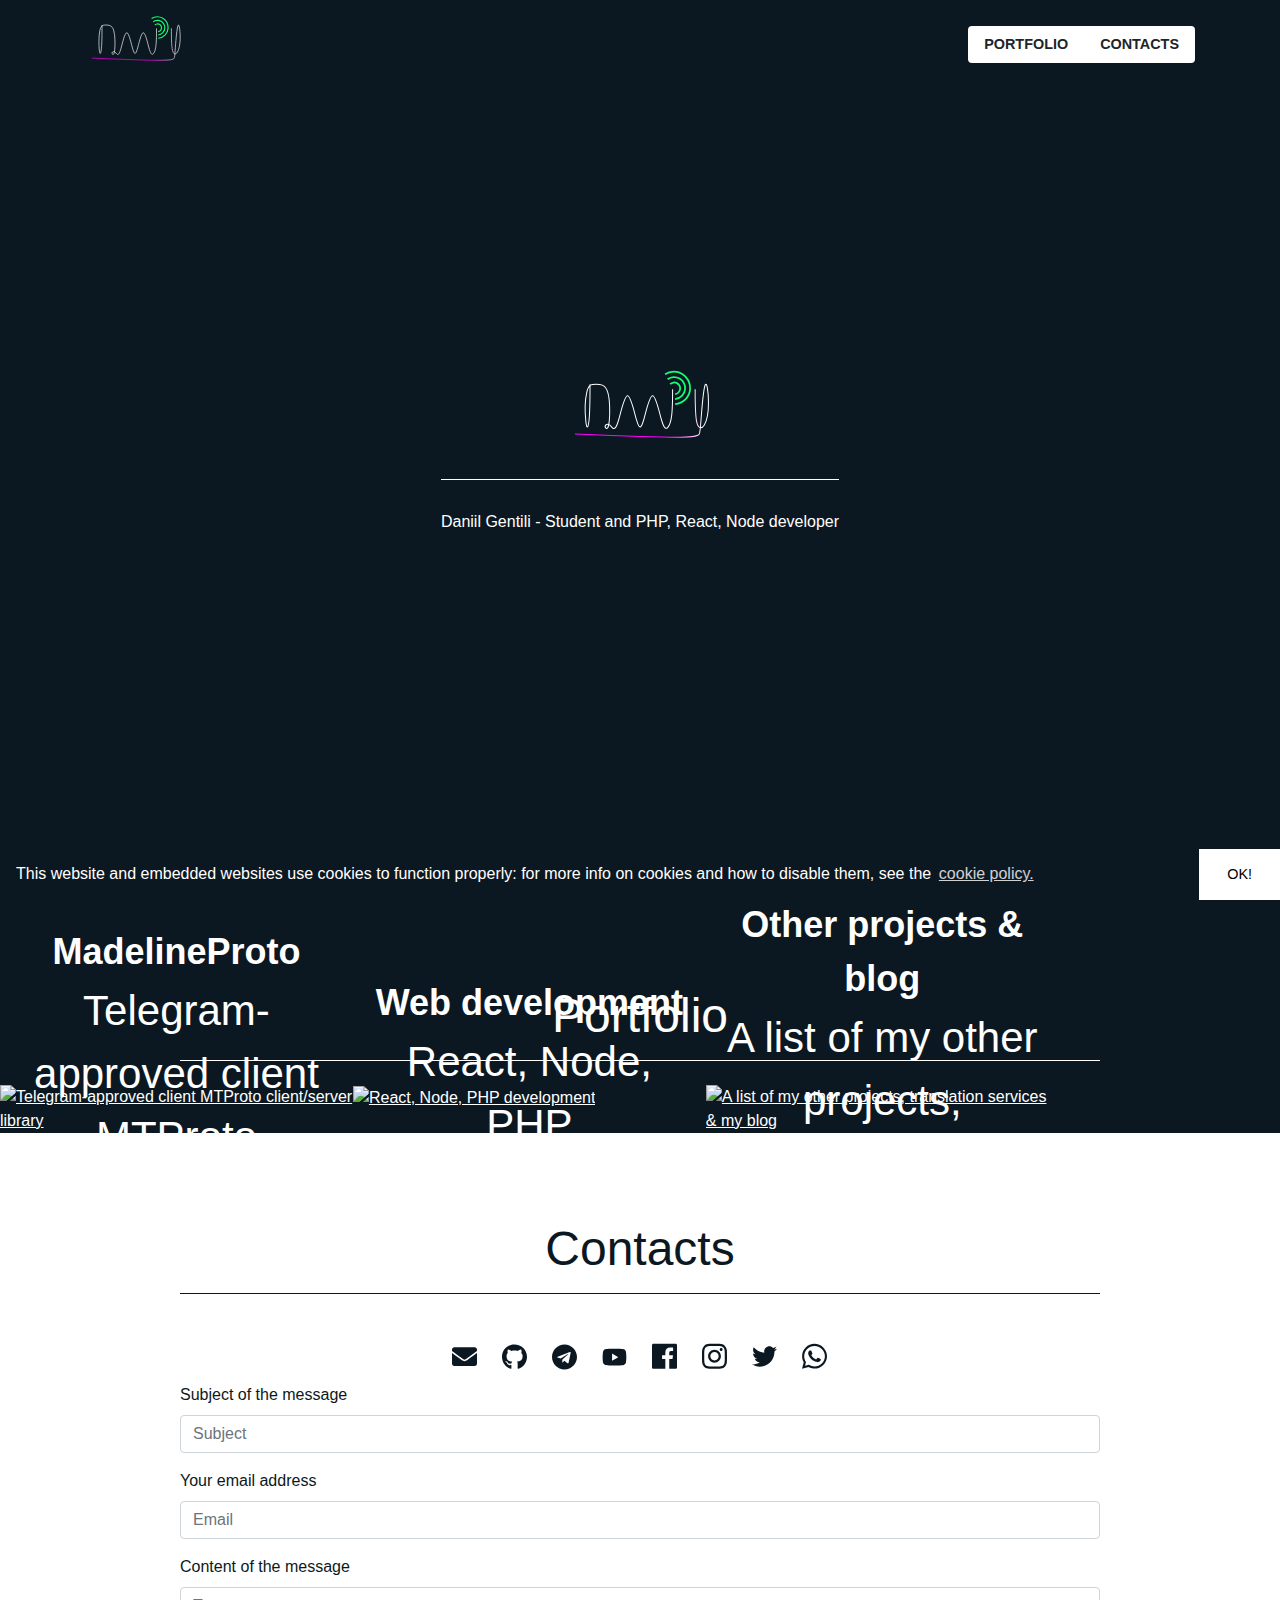
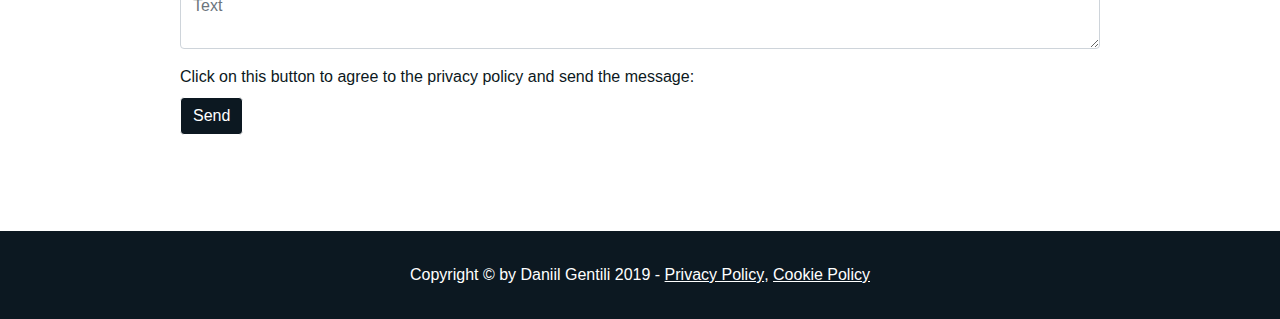
==== commit cd07dad9: "Update 2019-05-16T10:53:15.951Z" ====
--- a/index.html
+++ b/index.html
@@ -1 +1 @@
-<!DOCTYPE html><html lang="en"><head><title>Daniil Gentili</title><meta charset="utf-8"><meta name="viewport" content="width=device-width,initial-scale=1,shrink-to-fit=no"><meta name="description" content="Student and PHP, React, Node developer"><meta name="language" content="en"><meta property="og:image:secure_url" content="https://daniil.it/img/ab79012abc195fba599b6e1867dc9b4a.svg"><meta name="twitter:card" content="summary"><meta name="twitter:site" content="@DaniilGentili"><meta name="twitter:image" content="https://daniil.it/img/ab79012abc195fba599b6e1867dc9b4a.svg"><meta name="twitter:title" content="Daniil Gentili"><meta name="twitter:description" content="Student and PHP, React, Node developer"><meta property="og:type" content="website"><meta property="og:locale" content="en"><meta property="og:title" content="Daniil Gentili"><meta property="og:description" content="Student and PHP, React, Node developer"><meta property="og:url" content="https://daniil.it"><meta property="og:site_name" content="Daniil Gentili"><!--[if lt IE 9]><script src="https://oss.maxcdn.com/libs/html5shiv/3.7.0/html5shiv.js"></script><![endif]--><script type="application/ld+json">{"name":"Daniil Gentili","description":"Student and PHP, React, Node developer","author":"Daniil Gentili","@type":"WebSite","url":"https://daniil.it","image":"https://daniil.it/img/ab79012abc195fba599b6e1867dc9b4a.svg","publisher":"Daniil Gentili","headline":"Daniil Gentili","@context":"http://schema.org"}</script><link rel="canonical" href="https://daniil.it"><link rel="sitemap" type="application/xml" title="Sitemap" href="https://daniil.it/sitemap.xml"><style>*,:after,:before{box-sizing:border-box}html{font-family:sans-serif;line-height:1.15;-webkit-text-size-adjust:100%}header,nav,section{display:block}body{margin:0;font-family:-apple-system,BlinkMacSystemFont,Segoe UI,Roboto,Helvetica Neue,Arial,Noto Sans,sans-serif,Apple Color Emoji,Segoe UI Emoji,Segoe UI Symbol,Noto Color Emoji;font-size:1rem;font-weight:400;line-height:1.5;color:#212529;text-align:left;background-color:#fff}hr{box-sizing:content-box;height:0;overflow:visible}h1,h2{margin-top:0;margin-bottom:.5rem}ul{margin-bottom:1rem}ul{margin-top:0}b{font-weight:bolder}a{color:#0c1821;text-decoration:none;background-color:transparent}img{border-style:none}img{vertical-align:middle}button{border-radius:0}button,input{margin:0;font-family:inherit;font-size:inherit;line-height:inherit}button,input{overflow:visible}button{text-transform:none}[type=button],button{-webkit-appearance:button}[type=button]::-moz-focus-inner,button::-moz-focus-inner{padding:0;border-style:none}::-webkit-file-upload-button{font:inherit;-webkit-appearance:button}h1,h2{margin-bottom:.5rem;font-weight:500;line-height:1.2}h1{font-size:2.5rem}h2{font-size:2rem}hr{margin-top:1rem;margin-bottom:1rem;border:0;border-top:1px solid rgba(0,0,0,.1)}.img-fluid{max-width:100%;height:auto}.container{width:100%;padding-right:15px;padding-left:15px;margin-right:auto;margin-left:auto}@media (min-width:576px){.container{max-width:540px}}@media (min-width:768px){.container{max-width:720px}}@media (min-width:992px){.container{max-width:960px}}@media (min-width:1200px){.container{max-width:1140px}}.container-fluid{width:100%;padding-right:15px;padding-left:15px;margin-right:auto;margin-left:auto}.row{display:flex;flex-wrap:wrap;margin-right:-15px;margin-left:-15px}.no-gutters{margin-right:0;margin-left:0}.no-gutters>[class*=col-]{padding-right:0;padding-left:0}.col-lg-10,.col-lg-4,.col-sm-6{position:relative;width:100%;padding-right:15px;padding-left:15px}@media (min-width:576px){.col-sm-6{flex:0 0 50%;max-width:50%}}@media (min-width:992px){.col-lg-4{flex:0 0 33.33333%;max-width:33.33333%}.col-lg-10{flex:0 0 83.33333%;max-width:83.33333%}}.collapse:not(.show){display:none}.nav-link{display:block;padding:.5rem 1rem}.navbar{position:relative;padding:.5rem 1rem}.navbar,.navbar>.container{display:flex;flex-wrap:wrap;align-items:center;justify-content:space-between}.navbar-brand{display:inline-block;padding-top:.3125rem;padding-bottom:.3125rem;margin-right:1rem;font-size:1.25rem;line-height:inherit;white-space:nowrap}.navbar-nav{display:flex;flex-direction:column;padding-left:0;margin-bottom:0;list-style:none}.navbar-nav .nav-link{padding-right:0;padding-left:0}.navbar-collapse{flex-basis:100%;flex-grow:1;align-items:center}.navbar-toggler{padding:.25rem .75rem;font-size:1.25rem;line-height:1;background-color:transparent;border:1px solid transparent;border-radius:.25rem}.navbar-toggler-icon{display:inline-block;width:1.5em;height:1.5em;vertical-align:middle;content:"";background:no-repeat 50%;background-size:100% 100%}@media (max-width:991.98px){.navbar-expand-lg>.container{padding-right:0;padding-left:0}}@media (min-width:992px){.navbar-expand-lg{flex-flow:row nowrap;justify-content:flex-start}.navbar-expand-lg .navbar-nav{flex-direction:row}.navbar-expand-lg .navbar-nav .nav-link{padding-right:.5rem;padding-left:.5rem}.navbar-expand-lg>.container{flex-wrap:nowrap}.navbar-expand-lg .navbar-collapse{display:flex!important;flex-basis:auto}.navbar-expand-lg .navbar-toggler{display:none}}.navbar-light .navbar-brand{color:rgba(0,0,0,.9)}.navbar-light .navbar-nav .nav-link{color:rgba(0,0,0,.5)}.navbar-light .navbar-toggler{color:rgba(0,0,0,.5);border-color:rgba(0,0,0,.1)}.navbar-light .navbar-toggler-icon{background-image:url("data:image/svg+xml;charset=utf-8,%3Csvg viewBox='0 0 30 30' xmlns='http://www.w3.org/2000/svg'%3E%3Cpath stroke='rgba(0, 0, 0, 0.5)' stroke-width='2' stroke-linecap='round' stroke-miterlimit='10' d='M4 7h22M4 15h22M4 23h22'/%3E%3C/svg%3E")}.bg-primary{background-color:#0c1821!important}.rounded{border-radius:.25rem!important}.d-none{display:none!important}.d-flex{display:flex!important}.fixed-top{top:0}.fixed-top{position:fixed;right:0;left:0;z-index:1030}.my-4{margin-top:1.5rem!important}.my-4{margin-bottom:1.5rem!important}.p-0{padding:0!important}.pb-0{padding-bottom:0!important}.my-auto{margin-top:auto!important}.mx-auto{margin-right:auto!important}.my-auto{margin-bottom:auto!important}.ml-auto,.mx-auto{margin-left:auto!important}.text-center{text-align:center!important}.text-white{color:#fff!important}header.masthead{height:100vh;padding-top:0;padding-bottom:0}header.masthead hr{margin-top:30px;margin-bottom:30px}#mainNav{background-color:#fff;border-bottom:1px solid;border-color:transparent;background-color:transparent}#mainNav .navbar-brand{font-weight:700;text-transform:uppercase;color:#0c1821}#mainNav .navbar-brand h1{position:relative}#mainNav .navbar-toggler{background-color:#fff}#mainNav .navbar-nav{background-color:#fff}#mainNav .navbar-nav>li.nav-item>a.nav-link{font-size:.9rem;font-weight:700;text-transform:uppercase;color:#212529}#mainNav .navbar-brand{color:hsla(0,0%,100%,.7)}#mainNav .navbar-nav>li.nav-item>a.nav-link{padding:.5rem 1rem}#mainNav .navbar-image-light{opacity:1!important;position:absolute;left:0}#mainNav .navbar-image-dark{opacity:0!important}section{padding:6rem 0}section h2{font-size:2.25rem;line-height:2rem}@media (min-width:992px){section h2{font-size:3rem;line-height:2.5rem}}.img-portfolio{height:100%;width:100vw;-o-object-fit:contain;object-fit:contain}:not(.navbar) a{font-weight:400}hr{border-color:#0c1821!important}a{outline:0;border:none;-moz-outline-style:none}.text-white hr{border-color:#fff!important}div{font-family:sans-serif;font-weight:300}h1{font-weight:600}</style><link href="/main.css?d4fdf91bda6c45615ca1" rel="preload" as="style" onload="this.onload=null;this.rel='stylesheet'"><noscript><link href="/main.css?d4fdf91bda6c45615ca1" rel="stylesheet"></noscript><script>!function(n){"use strict";n.loadCSS||(n.loadCSS=function(){});var o=loadCSS.relpreload={};if(o.support=function(){var e;try{e=n.document.createElement("link").relList.supports("preload")}catch(t){e=!1}return function(){return e}}(),o.bindMediaToggle=function(t){var e=t.media||"all";function a(){t.addEventListener?t.removeEventListener("load",a):t.attachEvent&&t.detachEvent("onload",a),t.setAttribute("onload",null),t.media=e}t.addEventListener?t.addEventListener("load",a):t.attachEvent&&t.attachEvent("onload",a),setTimeout(function(){t.rel="stylesheet",t.media="only x"}),setTimeout(a,3e3)},o.poly=function(){if(!o.support())for(var t=n.document.getElementsByTagName("link"),e=0;e<t.length;e++){var a=t[e];"preload"!==a.rel||"style"!==a.getAttribute("as")||a.getAttribute("data-loadcss")||(a.setAttribute("data-loadcss",!0),o.bindMediaToggle(a))}},!o.support()){o.poly();var t=n.setInterval(o.poly,500);n.addEventListener?n.addEventListener("load",function(){o.poly(),n.clearInterval(t)}):n.attachEvent&&n.attachEvent("onload",function(){o.poly(),n.clearInterval(t)})}"undefined"!=typeof exports?exports.loadCSS=loadCSS:n.loadCSS=loadCSS}("undefined"!=typeof global?global:this);</script><link rel="apple-touch-icon" sizes="180x180" href="/favicons/apple-touch-icon.png"><link rel="icon" type="image/png" sizes="32x32" href="/favicons/favicon-32x32.png"><link rel="icon" type="image/png" sizes="192x192" href="/favicons/android-chrome-192x192.png"><link rel="icon" type="image/png" sizes="16x16" href="/favicons/favicon-16x16.png"><link rel="manifest" href="/favicons/site.webmanifest"><link rel="shortcut icon" href="/favicons/favicon.ico"><meta property="og:image" content="https://daniil.it/favicons/open-graph.png"><meta name="msapplication-TileColor" content="#0c1821"><meta name="msapplication-TileImage" content="/favicons/mstile-144x144.png"><meta name="msapplication-config" content="/favicons/browserconfig.xml"><meta name="theme-color" content="#0c1821"></head><body id="page-top"><nav class="navbar navbar-expand-lg navbar-light d-print fixed-top" id="mainNav"><div class="container"><a title="Daniil Gentili" class="navbar-brand js-scroll-trigger" href="#page-top"><h1><img src="img/c60ec3414d1811a14678e054933b1ab0.svg" width="100" height="55" alt="Daniil Gentili" class="navbar-image-dark"><img src="img/ab79012abc195fba599b6e1867dc9b4a.svg" width="100" height="55" alt="Daniil Gentili" class="navbar-image-light"><div class="d-none">Daniil Gentili</div></h1></a><button class="navbar-toggler navbar-toggler-right" type="button" data-toggle="collapse" data-target="#mainNavBar" aria-controls="mainNavBar" aria-expanded="false" aria-label="Toggle navigation"><span class="navbar-toggler-icon"></span></button><div class="collapse navbar-collapse" id="mainNavBar"><ul class="navbar-nav ml-auto rounded"><li class="nav-item"><a class="nav-link js-scroll-trigger" href="#portfolio" title="Portfolio">Portfolio</a></li><li class="nav-item"><a class="nav-link js-scroll-trigger" href="#contacts" title="Contacts">Contacts</a></li></ul></div></div></nav><header class="masthead text-center d-flex text-white bg-primary"><div class="my-auto mx-auto"><div class="container"><img alt="Daniil Gentili" class="img-fluid" src="img/ab79012abc195fba599b6e1867dc9b4a.svg"><hr><b>Daniil Gentili</b> - Student and PHP, React, Node developer</div></div></header><section id="portfolio" class="pb-0 text-white bg-primary"><div class="container"><div class="row"><div class="mx-auto text-center col-lg-10"><h2 class="section-heading">Portfolio</h2><hr class="light my-4"></div></div></div><div class="container-fluid p-0"><div class="row no-gutters"><div class><div><div class="popup-gallery"><div class="row no-gutters"><div class="col-sm-6 col-lg-4"><a title="MadelineProto" class="portfolio-box" href="#MadelineProto" data-toggle="modal"><img class="img-fluid img-portfolio bg-primary" src="img/99e516188945ebf52419b13f00ebaef2.svg" alt="Client/server for the telegram MTProto protocol"><div class="portfolio-box-caption"><div class="portfolio-box-caption-content"><div class="project-category text-faded">MadelineProto</div><div class="project-name">Client/server for the telegram MTProto protocol</div></div></div></a></div><div class="col-sm-6 col-lg-4"><a title="Web development" class="portfolio-box" href="#webdev" data-toggle="modal"><img class="img-fluid img-portfolio bg-primary" src="img/eeb3e09752456ba1112e0bc572af2823.svg" alt="React, Node, PHP development"><div class="portfolio-box-caption"><div class="portfolio-box-caption-content"><div class="project-category text-faded">Web development</div><div class="project-name">React, Node, PHP development</div></div></div></a></div><div class="col-sm-6 col-lg-4"><a title="Other projects &amp; blog" class="portfolio-box" href="#github" data-toggle="modal"><img class="img-fluid img-portfolio bg-primary" src="img/227bdda839cb4d7e9e0e2c3bd4887302.svg" alt="A list of my other projects &amp; my blog"><div class="portfolio-box-caption"><div class="portfolio-box-caption-content"><div class="project-category text-faded">Other projects &amp; blog</div><div class="project-name">A list of my other projects &amp; my blog</div></div></div></a></div></div></div><div class="modal fade" id="MadelineProto" tabindex="-1" role="dialog" aria-hidden="true" aria-labelledby="MadelineProtoTitle"><div class="modal-dialog" role="document"><div class="modal-content text-primary bg-white"><div class="modal-header"><h5 class="modal-title" id="MadelineProtoTitle">MadelineProto</h5><button type="button" class="close" data-dismiss="modal" aria-label="Close"><span aria-hidden="true">×</span></button></div><div class="modal-body">MadelineProto is a client/server library for the Telegram messenger, with full support for every user-API method, truly LOADS of abstractions, and async logic in the alpha version.<br>It also supports playing and recording VoIP telegram phone calls, secret chats, and much more!<br>Head over to <a target="_blank" rel="noopener" href="https://docs.madelineproto.xyz">docs.madelineproto.xyz</a> for a full installation and usage tutorial.<hr class="dark my-4"><h3>Contacts</h3><div class="text-center"><a rel="noopener" title="Email address" href="mailto:daniil@daniil.it" target="_blank" class="btn-social btn-outline"><svg aria-hidden="true" focusable="false" data-prefix="fas" data-icon="envelope" class="svg-inline--fa fa-envelope fa-w-16 fa-fw" role="img" xmlns="http://www.w3.org/2000/svg" viewbox="0 0 512 512"><path fill="currentColor" d="M502.3 190.8c3.9-3.1 9.7-.2 9.7 4.7V400c0 26.5-21.5 48-48 48H48c-26.5 0-48-21.5-48-48V195.6c0-5 5.7-7.8 9.7-4.7 22.4 17.4 52.1 39.5 154.1 113.6 21.1 15.4 56.7 47.8 92.2 47.6 35.7.3 72-32.8 92.3-47.6 102-74.1 131.6-96.3 154-113.7zM256 320c23.2.4 56.6-29.2 73.4-41.4 132.7-96.3 142.8-104.7 173.4-128.7 5.8-4.5 9.2-11.5 9.2-18.9v-19c0-26.5-21.5-48-48-48H48C21.5 64 0 85.5 0 112v19c0 7.4 3.4 14.3 9.2 18.9 30.6 23.9 40.7 32.4 173.4 128.7 16.8 12.2 50.2 41.8 73.4 41.4z"/></svg></a><a rel="noopener" title="Github" href="https://github.com/danog" target="_blank" class="btn-social btn-outline"><svg aria-hidden="true" focusable="false" data-prefix="fab" data-icon="github" class="svg-inline--fa fa-github fa-w-16 fa-fw" role="img" xmlns="http://www.w3.org/2000/svg" viewbox="0 0 496 512"><path fill="currentColor" d="M165.9 397.4c0 2-2.3 3.6-5.2 3.6-3.3.3-5.6-1.3-5.6-3.6 0-2 2.3-3.6 5.2-3.6 3-.3 5.6 1.3 5.6 3.6zm-31.1-4.5c-.7 2 1.3 4.3 4.3 4.9 2.6 1 5.6 0 6.2-2s-1.3-4.3-4.3-5.2c-2.6-.7-5.5.3-6.2 2.3zm44.2-1.7c-2.9.7-4.9 2.6-4.6 4.9.3 2 2.9 3.3 5.9 2.6 2.9-.7 4.9-2.6 4.6-4.6-.3-1.9-3-3.2-5.9-2.9zM244.8 8C106.1 8 0 113.3 0 252c0 110.9 69.8 205.8 169.5 239.2 12.8 2.3 17.3-5.6 17.3-12.1 0-6.2-.3-40.4-.3-61.4 0 0-70 15-84.7-29.8 0 0-11.4-29.1-27.8-36.6 0 0-22.9-15.7 1.6-15.4 0 0 24.9 2 38.6 25.8 21.9 38.6 58.6 27.5 72.9 20.9 2.3-16 8.8-27.1 16-33.7-55.9-6.2-112.3-14.3-112.3-110.5 0-27.5 7.6-41.3 23.6-58.9-2.6-6.5-11.1-33.3 2.6-67.9 20.9-6.5 69 27 69 27 20-5.6 41.5-8.5 62.8-8.5s42.8 2.9 62.8 8.5c0 0 48.1-33.6 69-27 13.7 34.7 5.2 61.4 2.6 67.9 16 17.7 25.8 31.5 25.8 58.9 0 96.5-58.9 104.2-114.8 110.5 9.2 7.9 17 22.9 17 46.4 0 33.7-.3 75.4-.3 83.6 0 6.5 4.6 14.4 17.3 12.1C428.2 457.8 496 362.9 496 252 496 113.3 383.5 8 244.8 8zM97.2 352.9c-1.3 1-1 3.3.7 5.2 1.6 1.6 3.9 2.3 5.2 1 1.3-1 1-3.3-.7-5.2-1.6-1.6-3.9-2.3-5.2-1zm-10.8-8.1c-.7 1.3.3 2.9 2.3 3.9 1.6 1 3.6.7 4.3-.7.7-1.3-.3-2.9-2.3-3.9-2-.6-3.6-.3-4.3.7zm32.4 35.6c-1.6 1.3-1 4.3 1.3 6.2 2.3 2.3 5.2 2.6 6.5 1 1.3-1.3.7-4.3-1.3-6.2-2.2-2.3-5.2-2.6-6.5-1zm-11.4-14.7c-1.6 1-1.6 3.6 0 5.9 1.6 2.3 4.3 3.3 5.6 2.3 1.6-1.3 1.6-3.9 0-6.2-1.4-2.3-4-3.3-5.6-2z"/></svg></a><a rel="noopener" title="Telegram" href="https://t.me/DaniilGentili" target="_blank" class="btn-social btn-outline"><svg aria-hidden="true" focusable="false" data-prefix="fab" data-icon="telegram" class="svg-inline--fa fa-telegram fa-w-16 fa-fw" role="img" xmlns="http://www.w3.org/2000/svg" viewbox="0 0 496 512"><path fill="currentColor" d="M248 8C111 8 0 119 0 256s111 248 248 248 248-111 248-248S385 8 248 8zm121.8 169.9l-40.7 191.8c-3 13.6-11.1 16.9-22.4 10.5l-62-45.7-29.9 28.8c-3.3 3.3-6.1 6.1-12.5 6.1l4.4-63.1 114.9-103.8c5-4.4-1.1-6.9-7.7-2.5l-142 89.4-61.2-19.1c-13.3-4.2-13.6-13.3 2.8-19.7l239.1-92.2c11.1-4 20.8 2.7 17.2 19.5z"/></svg></a><a rel="noopener" title="Youtube" href="https://youtube.com/DaniilGentili" target="_blank" class="btn-social btn-outline"><svg aria-hidden="true" focusable="false" data-prefix="fab" data-icon="youtube" class="svg-inline--fa fa-youtube fa-w-18 fa-fw" role="img" xmlns="http://www.w3.org/2000/svg" viewbox="0 0 576 512"><path fill="currentColor" d="M549.655 124.083c-6.281-23.65-24.787-42.276-48.284-48.597C458.781 64 288 64 288 64S117.22 64 74.629 75.486c-23.497 6.322-42.003 24.947-48.284 48.597-11.412 42.867-11.412 132.305-11.412 132.305s0 89.438 11.412 132.305c6.281 23.65 24.787 41.5 48.284 47.821C117.22 448 288 448 288 448s170.78 0 213.371-11.486c23.497-6.321 42.003-24.171 48.284-47.821 11.412-42.867 11.412-132.305 11.412-132.305s0-89.438-11.412-132.305zm-317.51 213.508V175.185l142.739 81.205-142.739 81.201z"/></svg></a><a rel="noopener" title="Facebook" href="https://facebook.com/danogentili" target="_blank" class="btn-social btn-outline"><svg aria-hidden="true" focusable="false" data-prefix="fab" data-icon="facebook" class="svg-inline--fa fa-facebook fa-w-14 fa-fw" role="img" xmlns="http://www.w3.org/2000/svg" viewbox="0 0 448 512"><path fill="currentColor" d="M448 56.7v398.5c0 13.7-11.1 24.7-24.7 24.7H309.1V306.5h58.2l8.7-67.6h-67v-43.2c0-19.6 5.4-32.9 33.5-32.9h35.8v-60.5c-6.2-.8-27.4-2.7-52.2-2.7-51.6 0-87 31.5-87 89.4v49.9h-58.4v67.6h58.4V480H24.7C11.1 480 0 468.9 0 455.3V56.7C0 43.1 11.1 32 24.7 32h398.5c13.7 0 24.8 11.1 24.8 24.7z"/></svg></a><a rel="noopener" title="Instagram" href="https://instagram.com/danogentili" target="_blank" class="btn-social btn-outline"><svg aria-hidden="true" focusable="false" data-prefix="fab" data-icon="instagram" class="svg-inline--fa fa-instagram fa-w-14 fa-fw" role="img" xmlns="http://www.w3.org/2000/svg" viewbox="0 0 448 512"><path fill="currentColor" d="M224.1 141c-63.6 0-114.9 51.3-114.9 114.9s51.3 114.9 114.9 114.9S339 319.5 339 255.9 287.7 141 224.1 141zm0 189.6c-41.1 0-74.7-33.5-74.7-74.7s33.5-74.7 74.7-74.7 74.7 33.5 74.7 74.7-33.6 74.7-74.7 74.7zm146.4-194.3c0 14.9-12 26.8-26.8 26.8-14.9 0-26.8-12-26.8-26.8s12-26.8 26.8-26.8 26.8 12 26.8 26.8zm76.1 27.2c-1.7-35.9-9.9-67.7-36.2-93.9-26.2-26.2-58-34.4-93.9-36.2-37-2.1-147.9-2.1-184.9 0-35.8 1.7-67.6 9.9-93.9 36.1s-34.4 58-36.2 93.9c-2.1 37-2.1 147.9 0 184.9 1.7 35.9 9.9 67.7 36.2 93.9s58 34.4 93.9 36.2c37 2.1 147.9 2.1 184.9 0 35.9-1.7 67.7-9.9 93.9-36.2 26.2-26.2 34.4-58 36.2-93.9 2.1-37 2.1-147.8 0-184.8zM398.8 388c-7.8 19.6-22.9 34.7-42.6 42.6-29.5 11.7-99.5 9-132.1 9s-102.7 2.6-132.1-9c-19.6-7.8-34.7-22.9-42.6-42.6-11.7-29.5-9-99.5-9-132.1s-2.6-102.7 9-132.1c7.8-19.6 22.9-34.7 42.6-42.6 29.5-11.7 99.5-9 132.1-9s102.7-2.6 132.1 9c19.6 7.8 34.7 22.9 42.6 42.6 11.7 29.5 9 99.5 9 132.1s2.7 102.7-9 132.1z"/></svg></a><a rel="noopener" title="Twitter" href="https://twitter.com/DaniilGentili" target="_blank" class="btn-social btn-outline"><svg aria-hidden="true" focusable="false" data-prefix="fab" data-icon="twitter" class="svg-inline--fa fa-twitter fa-w-16 fa-fw" role="img" xmlns="http://www.w3.org/2000/svg" viewbox="0 0 512 512"><path fill="currentColor" d="M459.37 151.716c.325 4.548.325 9.097.325 13.645 0 138.72-105.583 298.558-298.558 298.558-59.452 0-114.68-17.219-161.137-47.106 8.447.974 16.568 1.299 25.34 1.299 49.055 0 94.213-16.568 130.274-44.832-46.132-.975-84.792-31.188-98.112-72.772 6.498.974 12.995 1.624 19.818 1.624 9.421 0 18.843-1.3 27.614-3.573-48.081-9.747-84.143-51.98-84.143-102.985v-1.299c13.969 7.797 30.214 12.67 47.431 13.319-28.264-18.843-46.781-51.005-46.781-87.391 0-19.492 5.197-37.36 14.294-52.954 51.655 63.675 129.3 105.258 216.365 109.807-1.624-7.797-2.599-15.918-2.599-24.04 0-57.828 46.782-104.934 104.934-104.934 30.213 0 57.502 12.67 76.67 33.137 23.715-4.548 46.456-13.32 66.599-25.34-7.798 24.366-24.366 44.833-46.132 57.827 21.117-2.273 41.584-8.122 60.426-16.243-14.292 20.791-32.161 39.308-52.628 54.253z"/></svg></a><a rel="noopener" title="Whatsapp" href="https://wa.me/393924682693?text=Hello!" target="_blank" class="btn-social btn-outline"><svg aria-hidden="true" focusable="false" data-prefix="fab" data-icon="whatsapp" class="svg-inline--fa fa-whatsapp fa-w-14 fa-fw" role="img" xmlns="http://www.w3.org/2000/svg" viewbox="0 0 448 512"><path fill="currentColor" d="M380.9 97.1C339 55.1 283.2 32 223.9 32c-122.4 0-222 99.6-222 222 0 39.1 10.2 77.3 29.6 111L0 480l117.7-30.9c32.4 17.7 68.9 27 106.1 27h.1c122.3 0 224.1-99.6 224.1-222 0-59.3-25.2-115-67.1-157zm-157 341.6c-33.2 0-65.7-8.9-94-25.7l-6.7-4-69.8 18.3L72 359.2l-4.4-7c-18.5-29.4-28.2-63.3-28.2-98.2 0-101.7 82.8-184.5 184.6-184.5 49.3 0 95.6 19.2 130.4 54.1 34.8 34.9 56.2 81.2 56.1 130.5 0 101.8-84.9 184.6-186.6 184.6zm101.2-138.2c-5.5-2.8-32.8-16.2-37.9-18-5.1-1.9-8.8-2.8-12.5 2.8-3.7 5.6-14.3 18-17.6 21.8-3.2 3.7-6.5 4.2-12 1.4-32.6-16.3-54-29.1-75.5-66-5.7-9.8 5.7-9.1 16.3-30.3 1.8-3.7.9-6.9-.5-9.7-1.4-2.8-12.5-30.1-17.1-41.2-4.5-10.8-9.1-9.3-12.5-9.5-3.2-.2-6.9-.2-10.6-.2-3.7 0-9.7 1.4-14.8 6.9-5.1 5.6-19.4 19-19.4 46.3 0 27.3 19.9 53.7 22.6 57.4 2.8 3.7 39.1 59.7 94.8 83.8 35.2 15.2 49 16.5 66.6 13.9 10.7-1.6 32.8-13.4 37.4-26.4 4.6-13 4.6-24.1 3.2-26.4-1.3-2.5-5-3.9-10.5-6.6z"/></svg></a></div><br><form id="contact-form" action="https://formspree.io/daniil@daniil.it" method="POST" class="validate-me" novalidate><div class="form-group"><label for="contact-form_subject">Subject of the message</label><input name="_subject" id="contact-form_subject" required class="form-control" placeholder="Subject"><div class="invalid-feedback">Enter a subject!</div></div><div class="form-group"><label for="contact-form_replyto">Your email address</label><input type="email" name="_replyto" id="contact-form_replyto" required class="form-control" placeholder="Email"><div class="invalid-feedback">Enter a valid email address!</div></div><div class="form-group"><label for="contact-formname">Content of the message</label><textarea name="name" id="contact-formname" required class="form-control" placeholder="Text"></textarea><div class="invalid-feedback">Input a message!</div></div><input type="hidden" name="_language" id="contact-form_language"><div class="form-group"><input name="_gotcha" id="contact-form_gotcha" class="form-control d-none"></div><div><label for="contact-formundefined">Click on this button to agree to the privacy policy and send the message:</label><br><button type="submit" id="contact-formundefined" class="btn btn-primary" value="Send">Send</button></div></form></div><div class="modal-footer"><button type="button" class="btn btn-secondary" data-dismiss="modal">Close</button></div></div></div></div><div class="modal fade" id="webdev" tabindex="-1" role="dialog" aria-hidden="true" aria-labelledby="webdevTitle"><div class="modal-dialog" role="document"><div class="modal-content text-primary bg-white"><div class="modal-header"><h5 class="modal-title" id="webdevTitle">Web development</h5><button type="button" class="close" data-dismiss="modal" aria-label="Close"><span aria-hidden="true">×</span></button></div><div class="modal-body">I have experience developing full-stack websites and APIs, based on modern web frontend technologies such as React, Gulp and Webpack.<br>On the backend, I usually would use a Node, PHP or Ruby on Rails stack.<br>Here&#x27;s a list of websites I have created:<br><br><ul><li><a target="_blank" rel="noopener" href="https://fantasiadanzarovigo.com">fantasiadanzarovigo.com</a> - Static website built using a custom and highly customizable and SEO-friendly react+gulp+webpack boilerplate.<br></li><li><a target="_blank" rel="noopener" href="https://daniil.it">This website</a> - Built using the same SEO-friendly react+gulp+webpack boilerplate.<br></li></ul><hr class="dark my-4"><h3>Contacts</h3><div class="text-center"><a rel="noopener" title="Email address" href="mailto:daniil@daniil.it" target="_blank" class="btn-social btn-outline"><svg aria-hidden="true" focusable="false" data-prefix="fas" data-icon="envelope" class="svg-inline--fa fa-envelope fa-w-16 fa-fw" role="img" xmlns="http://www.w3.org/2000/svg" viewbox="0 0 512 512"><path fill="currentColor" d="M502.3 190.8c3.9-3.1 9.7-.2 9.7 4.7V400c0 26.5-21.5 48-48 48H48c-26.5 0-48-21.5-48-48V195.6c0-5 5.7-7.8 9.7-4.7 22.4 17.4 52.1 39.5 154.1 113.6 21.1 15.4 56.7 47.8 92.2 47.6 35.7.3 72-32.8 92.3-47.6 102-74.1 131.6-96.3 154-113.7zM256 320c23.2.4 56.6-29.2 73.4-41.4 132.7-96.3 142.8-104.7 173.4-128.7 5.8-4.5 9.2-11.5 9.2-18.9v-19c0-26.5-21.5-48-48-48H48C21.5 64 0 85.5 0 112v19c0 7.4 3.4 14.3 9.2 18.9 30.6 23.9 40.7 32.4 173.4 128.7 16.8 12.2 50.2 41.8 73.4 41.4z"/></svg></a><a rel="noopener" title="Github" href="https://github.com/danog" target="_blank" class="btn-social btn-outline"><svg aria-hidden="true" focusable="false" data-prefix="fab" data-icon="github" class="svg-inline--fa fa-github fa-w-16 fa-fw" role="img" xmlns="http://www.w3.org/2000/svg" viewbox="0 0 496 512"><path fill="currentColor" d="M165.9 397.4c0 2-2.3 3.6-5.2 3.6-3.3.3-5.6-1.3-5.6-3.6 0-2 2.3-3.6 5.2-3.6 3-.3 5.6 1.3 5.6 3.6zm-31.1-4.5c-.7 2 1.3 4.3 4.3 4.9 2.6 1 5.6 0 6.2-2s-1.3-4.3-4.3-5.2c-2.6-.7-5.5.3-6.2 2.3zm44.2-1.7c-2.9.7-4.9 2.6-4.6 4.9.3 2 2.9 3.3 5.9 2.6 2.9-.7 4.9-2.6 4.6-4.6-.3-1.9-3-3.2-5.9-2.9zM244.8 8C106.1 8 0 113.3 0 252c0 110.9 69.8 205.8 169.5 239.2 12.8 2.3 17.3-5.6 17.3-12.1 0-6.2-.3-40.4-.3-61.4 0 0-70 15-84.7-29.8 0 0-11.4-29.1-27.8-36.6 0 0-22.9-15.7 1.6-15.4 0 0 24.9 2 38.6 25.8 21.9 38.6 58.6 27.5 72.9 20.9 2.3-16 8.8-27.1 16-33.7-55.9-6.2-112.3-14.3-112.3-110.5 0-27.5 7.6-41.3 23.6-58.9-2.6-6.5-11.1-33.3 2.6-67.9 20.9-6.5 69 27 69 27 20-5.6 41.5-8.5 62.8-8.5s42.8 2.9 62.8 8.5c0 0 48.1-33.6 69-27 13.7 34.7 5.2 61.4 2.6 67.9 16 17.7 25.8 31.5 25.8 58.9 0 96.5-58.9 104.2-114.8 110.5 9.2 7.9 17 22.9 17 46.4 0 33.7-.3 75.4-.3 83.6 0 6.5 4.6 14.4 17.3 12.1C428.2 457.8 496 362.9 496 252 496 113.3 383.5 8 244.8 8zM97.2 352.9c-1.3 1-1 3.3.7 5.2 1.6 1.6 3.9 2.3 5.2 1 1.3-1 1-3.3-.7-5.2-1.6-1.6-3.9-2.3-5.2-1zm-10.8-8.1c-.7 1.3.3 2.9 2.3 3.9 1.6 1 3.6.7 4.3-.7.7-1.3-.3-2.9-2.3-3.9-2-.6-3.6-.3-4.3.7zm32.4 35.6c-1.6 1.3-1 4.3 1.3 6.2 2.3 2.3 5.2 2.6 6.5 1 1.3-1.3.7-4.3-1.3-6.2-2.2-2.3-5.2-2.6-6.5-1zm-11.4-14.7c-1.6 1-1.6 3.6 0 5.9 1.6 2.3 4.3 3.3 5.6 2.3 1.6-1.3 1.6-3.9 0-6.2-1.4-2.3-4-3.3-5.6-2z"/></svg></a><a rel="noopener" title="Telegram" href="https://t.me/DaniilGentili" target="_blank" class="btn-social btn-outline"><svg aria-hidden="true" focusable="false" data-prefix="fab" data-icon="telegram" class="svg-inline--fa fa-telegram fa-w-16 fa-fw" role="img" xmlns="http://www.w3.org/2000/svg" viewbox="0 0 496 512"><path fill="currentColor" d="M248 8C111 8 0 119 0 256s111 248 248 248 248-111 248-248S385 8 248 8zm121.8 169.9l-40.7 191.8c-3 13.6-11.1 16.9-22.4 10.5l-62-45.7-29.9 28.8c-3.3 3.3-6.1 6.1-12.5 6.1l4.4-63.1 114.9-103.8c5-4.4-1.1-6.9-7.7-2.5l-142 89.4-61.2-19.1c-13.3-4.2-13.6-13.3 2.8-19.7l239.1-92.2c11.1-4 20.8 2.7 17.2 19.5z"/></svg></a><a rel="noopener" title="Youtube" href="https://youtube.com/DaniilGentili" target="_blank" class="btn-social btn-outline"><svg aria-hidden="true" focusable="false" data-prefix="fab" data-icon="youtube" class="svg-inline--fa fa-youtube fa-w-18 fa-fw" role="img" xmlns="http://www.w3.org/2000/svg" viewbox="0 0 576 512"><path fill="currentColor" d="M549.655 124.083c-6.281-23.65-24.787-42.276-48.284-48.597C458.781 64 288 64 288 64S117.22 64 74.629 75.486c-23.497 6.322-42.003 24.947-48.284 48.597-11.412 42.867-11.412 132.305-11.412 132.305s0 89.438 11.412 132.305c6.281 23.65 24.787 41.5 48.284 47.821C117.22 448 288 448 288 448s170.78 0 213.371-11.486c23.497-6.321 42.003-24.171 48.284-47.821 11.412-42.867 11.412-132.305 11.412-132.305s0-89.438-11.412-132.305zm-317.51 213.508V175.185l142.739 81.205-142.739 81.201z"/></svg></a><a rel="noopener" title="Facebook" href="https://facebook.com/danogentili" target="_blank" class="btn-social btn-outline"><svg aria-hidden="true" focusable="false" data-prefix="fab" data-icon="facebook" class="svg-inline--fa fa-facebook fa-w-14 fa-fw" role="img" xmlns="http://www.w3.org/2000/svg" viewbox="0 0 448 512"><path fill="currentColor" d="M448 56.7v398.5c0 13.7-11.1 24.7-24.7 24.7H309.1V306.5h58.2l8.7-67.6h-67v-43.2c0-19.6 5.4-32.9 33.5-32.9h35.8v-60.5c-6.2-.8-27.4-2.7-52.2-2.7-51.6 0-87 31.5-87 89.4v49.9h-58.4v67.6h58.4V480H24.7C11.1 480 0 468.9 0 455.3V56.7C0 43.1 11.1 32 24.7 32h398.5c13.7 0 24.8 11.1 24.8 24.7z"/></svg></a><a rel="noopener" title="Instagram" href="https://instagram.com/danogentili" target="_blank" class="btn-social btn-outline"><svg aria-hidden="true" focusable="false" data-prefix="fab" data-icon="instagram" class="svg-inline--fa fa-instagram fa-w-14 fa-fw" role="img" xmlns="http://www.w3.org/2000/svg" viewbox="0 0 448 512"><path fill="currentColor" d="M224.1 141c-63.6 0-114.9 51.3-114.9 114.9s51.3 114.9 114.9 114.9S339 319.5 339 255.9 287.7 141 224.1 141zm0 189.6c-41.1 0-74.7-33.5-74.7-74.7s33.5-74.7 74.7-74.7 74.7 33.5 74.7 74.7-33.6 74.7-74.7 74.7zm146.4-194.3c0 14.9-12 26.8-26.8 26.8-14.9 0-26.8-12-26.8-26.8s12-26.8 26.8-26.8 26.8 12 26.8 26.8zm76.1 27.2c-1.7-35.9-9.9-67.7-36.2-93.9-26.2-26.2-58-34.4-93.9-36.2-37-2.1-147.9-2.1-184.9 0-35.8 1.7-67.6 9.9-93.9 36.1s-34.4 58-36.2 93.9c-2.1 37-2.1 147.9 0 184.9 1.7 35.9 9.9 67.7 36.2 93.9s58 34.4 93.9 36.2c37 2.1 147.9 2.1 184.9 0 35.9-1.7 67.7-9.9 93.9-36.2 26.2-26.2 34.4-58 36.2-93.9 2.1-37 2.1-147.8 0-184.8zM398.8 388c-7.8 19.6-22.9 34.7-42.6 42.6-29.5 11.7-99.5 9-132.1 9s-102.7 2.6-132.1-9c-19.6-7.8-34.7-22.9-42.6-42.6-11.7-29.5-9-99.5-9-132.1s-2.6-102.7 9-132.1c7.8-19.6 22.9-34.7 42.6-42.6 29.5-11.7 99.5-9 132.1-9s102.7-2.6 132.1 9c19.6 7.8 34.7 22.9 42.6 42.6 11.7 29.5 9 99.5 9 132.1s2.7 102.7-9 132.1z"/></svg></a><a rel="noopener" title="Twitter" href="https://twitter.com/DaniilGentili" target="_blank" class="btn-social btn-outline"><svg aria-hidden="true" focusable="false" data-prefix="fab" data-icon="twitter" class="svg-inline--fa fa-twitter fa-w-16 fa-fw" role="img" xmlns="http://www.w3.org/2000/svg" viewbox="0 0 512 512"><path fill="currentColor" d="M459.37 151.716c.325 4.548.325 9.097.325 13.645 0 138.72-105.583 298.558-298.558 298.558-59.452 0-114.68-17.219-161.137-47.106 8.447.974 16.568 1.299 25.34 1.299 49.055 0 94.213-16.568 130.274-44.832-46.132-.975-84.792-31.188-98.112-72.772 6.498.974 12.995 1.624 19.818 1.624 9.421 0 18.843-1.3 27.614-3.573-48.081-9.747-84.143-51.98-84.143-102.985v-1.299c13.969 7.797 30.214 12.67 47.431 13.319-28.264-18.843-46.781-51.005-46.781-87.391 0-19.492 5.197-37.36 14.294-52.954 51.655 63.675 129.3 105.258 216.365 109.807-1.624-7.797-2.599-15.918-2.599-24.04 0-57.828 46.782-104.934 104.934-104.934 30.213 0 57.502 12.67 76.67 33.137 23.715-4.548 46.456-13.32 66.599-25.34-7.798 24.366-24.366 44.833-46.132 57.827 21.117-2.273 41.584-8.122 60.426-16.243-14.292 20.791-32.161 39.308-52.628 54.253z"/></svg></a><a rel="noopener" title="Whatsapp" href="https://wa.me/393924682693?text=Hello!" target="_blank" class="btn-social btn-outline"><svg aria-hidden="true" focusable="false" data-prefix="fab" data-icon="whatsapp" class="svg-inline--fa fa-whatsapp fa-w-14 fa-fw" role="img" xmlns="http://www.w3.org/2000/svg" viewbox="0 0 448 512"><path fill="currentColor" d="M380.9 97.1C339 55.1 283.2 32 223.9 32c-122.4 0-222 99.6-222 222 0 39.1 10.2 77.3 29.6 111L0 480l117.7-30.9c32.4 17.7 68.9 27 106.1 27h.1c122.3 0 224.1-99.6 224.1-222 0-59.3-25.2-115-67.1-157zm-157 341.6c-33.2 0-65.7-8.9-94-25.7l-6.7-4-69.8 18.3L72 359.2l-4.4-7c-18.5-29.4-28.2-63.3-28.2-98.2 0-101.7 82.8-184.5 184.6-184.5 49.3 0 95.6 19.2 130.4 54.1 34.8 34.9 56.2 81.2 56.1 130.5 0 101.8-84.9 184.6-186.6 184.6zm101.2-138.2c-5.5-2.8-32.8-16.2-37.9-18-5.1-1.9-8.8-2.8-12.5 2.8-3.7 5.6-14.3 18-17.6 21.8-3.2 3.7-6.5 4.2-12 1.4-32.6-16.3-54-29.1-75.5-66-5.7-9.8 5.7-9.1 16.3-30.3 1.8-3.7.9-6.9-.5-9.7-1.4-2.8-12.5-30.1-17.1-41.2-4.5-10.8-9.1-9.3-12.5-9.5-3.2-.2-6.9-.2-10.6-.2-3.7 0-9.7 1.4-14.8 6.9-5.1 5.6-19.4 19-19.4 46.3 0 27.3 19.9 53.7 22.6 57.4 2.8 3.7 39.1 59.7 94.8 83.8 35.2 15.2 49 16.5 66.6 13.9 10.7-1.6 32.8-13.4 37.4-26.4 4.6-13 4.6-24.1 3.2-26.4-1.3-2.5-5-3.9-10.5-6.6z"/></svg></a></div><br><form id="contact-form" action="https://formspree.io/daniil@daniil.it" method="POST" class="validate-me" novalidate><div class="form-group"><label for="contact-form_subject">Subject of the message</label><input name="_subject" id="contact-form_subject" required class="form-control" placeholder="Subject"><div class="invalid-feedback">Enter a subject!</div></div><div class="form-group"><label for="contact-form_replyto">Your email address</label><input type="email" name="_replyto" id="contact-form_replyto" required class="form-control" placeholder="Email"><div class="invalid-feedback">Enter a valid email address!</div></div><div class="form-group"><label for="contact-formname">Content of the message</label><textarea name="name" id="contact-formname" required class="form-control" placeholder="Text"></textarea><div class="invalid-feedback">Input a message!</div></div><input type="hidden" name="_language" id="contact-form_language"><div class="form-group"><input name="_gotcha" id="contact-form_gotcha" class="form-control d-none"></div><div><label for="contact-formundefined">Click on this button to agree to the privacy policy and send the message:</label><br><button type="submit" id="contact-formundefined" class="btn btn-primary" value="Send">Send</button></div></form></div><div class="modal-footer"><button type="button" class="btn btn-secondary" data-dismiss="modal">Close</button></div></div></div></div><div class="modal fade" id="github" tabindex="-1" role="dialog" aria-hidden="true" aria-labelledby="githubTitle"><div class="modal-dialog" role="document"><div class="modal-content text-primary bg-white"><div class="modal-header"><h5 class="modal-title" id="githubTitle">Other projects &amp; blog</h5><button type="button" class="close" data-dismiss="modal" aria-label="Close"><span aria-hidden="true">×</span></button></div><div class="modal-body">You can check out my <a target="_blank" rel="noopener" href="https://t.me/daniilgentili">blog on Telegram</a>, and you can talk to me in one of <a target="_blank" rel="noopener" href="https://t.me/pwrtelegramgroup">my groups</a>.<br>I also have multiple other projects going on:<ul><li><a target="_blank" rel="noopener" href="https://github.com/danog">Github repo</a> - Here you can find multiple open-source projects and libraries of mine written in various languages.<br></li><li><a target="_blank" rel="noopener" href="http://danuntu.magix.net">Danuntu</a> - a custom Ubuntu distro for android sticks called Danuntu!<br>It can be installed on any device (not only sticks but also tablets and phones) that have a recovery kernel and a Ubuntu kernel ported for their CPU.<br></li><li><a target="_blank" rel="noopener" href="https://se208bwhacks.daniil.it">SE208BWhacks</a> - A website for various hacks I made for the SE208BW, a router/NAS/DVD reader/writer.<br>On my SE208BW hacks website I have written hacks and guides to chroot debian, install ipkg, flash my customized SuperHub firmware, download files on a USB drive using the SE208BW, modify the system ramdisk of the latter, burn DVDs from ISOs and much more!<br></li><li><a target="_blank" rel="noopener" href="https://www.modaco.com/forums/topic/374053-bluerom-a-new-custom-rom-for-the-acer-liquid-mini-with-super-easy-without-pc-installation-method/">BLUEROM</a>, a new custom ROM for the Acer liquid mini with super easy without PC installation method!<br></li><li><a target="_blank" rel="noopener" href="https://youtube.com/DaniilGentili">YouTube channel</a> - On my youtube channel you can find lots of various videos, from piano videos to android and electronics tutorials, to meme livestreams.<br></li><li>I have done quite a few translations around the Internet:<ul><li>I have translated a few apps (<a target="_blank" href="https://play.google.com/store/apps/details?id=lt.andro.screensize">Screen size</a>, <a target="_blank" href="https://play.google.com/store/apps/details?id=tuba.tools">hex editor</a>) and quite a few games (<a target="_blank" href="https://itunes.apple.com/it/app/masha-e-orso-ricerca-e-salvataggio/id805425635?mt=8">Masha and the Bear: Search and Rescue</a>, <a target="_blank" href="https://play.google.com/store/apps/details?id=com.appsministry.fixikirepair">Fixiki</a>, <a target="_blank" href="https://play.google.com/store/apps/details?id=com.appsministry.lalaloopsy">Lalaloopsy</a>) in italian.<br></li><li>I have also dubbed in Italian some videos of scientific toys made by Arvind Gupta:<br><div class="embed-lazy-load" src="https://www.youtube-nocookie.com/embed/icLngEcYaJ0"></div><br><div class="embed-lazy-load" src="https://www.youtube-nocookie.com/embed/A0SzlALTWGI"></div><br><div class="embed-lazy-load" src="https://www.youtube-nocookie.com/embed/ja4h2nw38F8"></div></li><br></ul></li></ul><hr class="dark my-4"><h3>Contacts</h3><div class="text-center"><a rel="noopener" title="Email address" href="mailto:daniil@daniil.it" target="_blank" class="btn-social btn-outline"><svg aria-hidden="true" focusable="false" data-prefix="fas" data-icon="envelope" class="svg-inline--fa fa-envelope fa-w-16 fa-fw" role="img" xmlns="http://www.w3.org/2000/svg" viewbox="0 0 512 512"><path fill="currentColor" d="M502.3 190.8c3.9-3.1 9.7-.2 9.7 4.7V400c0 26.5-21.5 48-48 48H48c-26.5 0-48-21.5-48-48V195.6c0-5 5.7-7.8 9.7-4.7 22.4 17.4 52.1 39.5 154.1 113.6 21.1 15.4 56.7 47.8 92.2 47.6 35.7.3 72-32.8 92.3-47.6 102-74.1 131.6-96.3 154-113.7zM256 320c23.2.4 56.6-29.2 73.4-41.4 132.7-96.3 142.8-104.7 173.4-128.7 5.8-4.5 9.2-11.5 9.2-18.9v-19c0-26.5-21.5-48-48-48H48C21.5 64 0 85.5 0 112v19c0 7.4 3.4 14.3 9.2 18.9 30.6 23.9 40.7 32.4 173.4 128.7 16.8 12.2 50.2 41.8 73.4 41.4z"/></svg></a><a rel="noopener" title="Github" href="https://github.com/danog" target="_blank" class="btn-social btn-outline"><svg aria-hidden="true" focusable="false" data-prefix="fab" data-icon="github" class="svg-inline--fa fa-github fa-w-16 fa-fw" role="img" xmlns="http://www.w3.org/2000/svg" viewbox="0 0 496 512"><path fill="currentColor" d="M165.9 397.4c0 2-2.3 3.6-5.2 3.6-3.3.3-5.6-1.3-5.6-3.6 0-2 2.3-3.6 5.2-3.6 3-.3 5.6 1.3 5.6 3.6zm-31.1-4.5c-.7 2 1.3 4.3 4.3 4.9 2.6 1 5.6 0 6.2-2s-1.3-4.3-4.3-5.2c-2.6-.7-5.5.3-6.2 2.3zm44.2-1.7c-2.9.7-4.9 2.6-4.6 4.9.3 2 2.9 3.3 5.9 2.6 2.9-.7 4.9-2.6 4.6-4.6-.3-1.9-3-3.2-5.9-2.9zM244.8 8C106.1 8 0 113.3 0 252c0 110.9 69.8 205.8 169.5 239.2 12.8 2.3 17.3-5.6 17.3-12.1 0-6.2-.3-40.4-.3-61.4 0 0-70 15-84.7-29.8 0 0-11.4-29.1-27.8-36.6 0 0-22.9-15.7 1.6-15.4 0 0 24.9 2 38.6 25.8 21.9 38.6 58.6 27.5 72.9 20.9 2.3-16 8.8-27.1 16-33.7-55.9-6.2-112.3-14.3-112.3-110.5 0-27.5 7.6-41.3 23.6-58.9-2.6-6.5-11.1-33.3 2.6-67.9 20.9-6.5 69 27 69 27 20-5.6 41.5-8.5 62.8-8.5s42.8 2.9 62.8 8.5c0 0 48.1-33.6 69-27 13.7 34.7 5.2 61.4 2.6 67.9 16 17.7 25.8 31.5 25.8 58.9 0 96.5-58.9 104.2-114.8 110.5 9.2 7.9 17 22.9 17 46.4 0 33.7-.3 75.4-.3 83.6 0 6.5 4.6 14.4 17.3 12.1C428.2 457.8 496 362.9 496 252 496 113.3 383.5 8 244.8 8zM97.2 352.9c-1.3 1-1 3.3.7 5.2 1.6 1.6 3.9 2.3 5.2 1 1.3-1 1-3.3-.7-5.2-1.6-1.6-3.9-2.3-5.2-1zm-10.8-8.1c-.7 1.3.3 2.9 2.3 3.9 1.6 1 3.6.7 4.3-.7.7-1.3-.3-2.9-2.3-3.9-2-.6-3.6-.3-4.3.7zm32.4 35.6c-1.6 1.3-1 4.3 1.3 6.2 2.3 2.3 5.2 2.6 6.5 1 1.3-1.3.7-4.3-1.3-6.2-2.2-2.3-5.2-2.6-6.5-1zm-11.4-14.7c-1.6 1-1.6 3.6 0 5.9 1.6 2.3 4.3 3.3 5.6 2.3 1.6-1.3 1.6-3.9 0-6.2-1.4-2.3-4-3.3-5.6-2z"/></svg></a><a rel="noopener" title="Telegram" href="https://t.me/DaniilGentili" target="_blank" class="btn-social btn-outline"><svg aria-hidden="true" focusable="false" data-prefix="fab" data-icon="telegram" class="svg-inline--fa fa-telegram fa-w-16 fa-fw" role="img" xmlns="http://www.w3.org/2000/svg" viewbox="0 0 496 512"><path fill="currentColor" d="M248 8C111 8 0 119 0 256s111 248 248 248 248-111 248-248S385 8 248 8zm121.8 169.9l-40.7 191.8c-3 13.6-11.1 16.9-22.4 10.5l-62-45.7-29.9 28.8c-3.3 3.3-6.1 6.1-12.5 6.1l4.4-63.1 114.9-103.8c5-4.4-1.1-6.9-7.7-2.5l-142 89.4-61.2-19.1c-13.3-4.2-13.6-13.3 2.8-19.7l239.1-92.2c11.1-4 20.8 2.7 17.2 19.5z"/></svg></a><a rel="noopener" title="Youtube" href="https://youtube.com/DaniilGentili" target="_blank" class="btn-social btn-outline"><svg aria-hidden="true" focusable="false" data-prefix="fab" data-icon="youtube" class="svg-inline--fa fa-youtube fa-w-18 fa-fw" role="img" xmlns="http://www.w3.org/2000/svg" viewbox="0 0 576 512"><path fill="currentColor" d="M549.655 124.083c-6.281-23.65-24.787-42.276-48.284-48.597C458.781 64 288 64 288 64S117.22 64 74.629 75.486c-23.497 6.322-42.003 24.947-48.284 48.597-11.412 42.867-11.412 132.305-11.412 132.305s0 89.438 11.412 132.305c6.281 23.65 24.787 41.5 48.284 47.821C117.22 448 288 448 288 448s170.78 0 213.371-11.486c23.497-6.321 42.003-24.171 48.284-47.821 11.412-42.867 11.412-132.305 11.412-132.305s0-89.438-11.412-132.305zm-317.51 213.508V175.185l142.739 81.205-142.739 81.201z"/></svg></a><a rel="noopener" title="Facebook" href="https://facebook.com/danogentili" target="_blank" class="btn-social btn-outline"><svg aria-hidden="true" focusable="false" data-prefix="fab" data-icon="facebook" class="svg-inline--fa fa-facebook fa-w-14 fa-fw" role="img" xmlns="http://www.w3.org/2000/svg" viewbox="0 0 448 512"><path fill="currentColor" d="M448 56.7v398.5c0 13.7-11.1 24.7-24.7 24.7H309.1V306.5h58.2l8.7-67.6h-67v-43.2c0-19.6 5.4-32.9 33.5-32.9h35.8v-60.5c-6.2-.8-27.4-2.7-52.2-2.7-51.6 0-87 31.5-87 89.4v49.9h-58.4v67.6h58.4V480H24.7C11.1 480 0 468.9 0 455.3V56.7C0 43.1 11.1 32 24.7 32h398.5c13.7 0 24.8 11.1 24.8 24.7z"/></svg></a><a rel="noopener" title="Instagram" href="https://instagram.com/danogentili" target="_blank" class="btn-social btn-outline"><svg aria-hidden="true" focusable="false" data-prefix="fab" data-icon="instagram" class="svg-inline--fa fa-instagram fa-w-14 fa-fw" role="img" xmlns="http://www.w3.org/2000/svg" viewbox="0 0 448 512"><path fill="currentColor" d="M224.1 141c-63.6 0-114.9 51.3-114.9 114.9s51.3 114.9 114.9 114.9S339 319.5 339 255.9 287.7 141 224.1 141zm0 189.6c-41.1 0-74.7-33.5-74.7-74.7s33.5-74.7 74.7-74.7 74.7 33.5 74.7 74.7-33.6 74.7-74.7 74.7zm146.4-194.3c0 14.9-12 26.8-26.8 26.8-14.9 0-26.8-12-26.8-26.8s12-26.8 26.8-26.8 26.8 12 26.8 26.8zm76.1 27.2c-1.7-35.9-9.9-67.7-36.2-93.9-26.2-26.2-58-34.4-93.9-36.2-37-2.1-147.9-2.1-184.9 0-35.8 1.7-67.6 9.9-93.9 36.1s-34.4 58-36.2 93.9c-2.1 37-2.1 147.9 0 184.9 1.7 35.9 9.9 67.7 36.2 93.9s58 34.4 93.9 36.2c37 2.1 147.9 2.1 184.9 0 35.9-1.7 67.7-9.9 93.9-36.2 26.2-26.2 34.4-58 36.2-93.9 2.1-37 2.1-147.8 0-184.8zM398.8 388c-7.8 19.6-22.9 34.7-42.6 42.6-29.5 11.7-99.5 9-132.1 9s-102.7 2.6-132.1-9c-19.6-7.8-34.7-22.9-42.6-42.6-11.7-29.5-9-99.5-9-132.1s-2.6-102.7 9-132.1c7.8-19.6 22.9-34.7 42.6-42.6 29.5-11.7 99.5-9 132.1-9s102.7-2.6 132.1 9c19.6 7.8 34.7 22.9 42.6 42.6 11.7 29.5 9 99.5 9 132.1s2.7 102.7-9 132.1z"/></svg></a><a rel="noopener" title="Twitter" href="https://twitter.com/DaniilGentili" target="_blank" class="btn-social btn-outline"><svg aria-hidden="true" focusable="false" data-prefix="fab" data-icon="twitter" class="svg-inline--fa fa-twitter fa-w-16 fa-fw" role="img" xmlns="http://www.w3.org/2000/svg" viewbox="0 0 512 512"><path fill="currentColor" d="M459.37 151.716c.325 4.548.325 9.097.325 13.645 0 138.72-105.583 298.558-298.558 298.558-59.452 0-114.68-17.219-161.137-47.106 8.447.974 16.568 1.299 25.34 1.299 49.055 0 94.213-16.568 130.274-44.832-46.132-.975-84.792-31.188-98.112-72.772 6.498.974 12.995 1.624 19.818 1.624 9.421 0 18.843-1.3 27.614-3.573-48.081-9.747-84.143-51.98-84.143-102.985v-1.299c13.969 7.797 30.214 12.67 47.431 13.319-28.264-18.843-46.781-51.005-46.781-87.391 0-19.492 5.197-37.36 14.294-52.954 51.655 63.675 129.3 105.258 216.365 109.807-1.624-7.797-2.599-15.918-2.599-24.04 0-57.828 46.782-104.934 104.934-104.934 30.213 0 57.502 12.67 76.67 33.137 23.715-4.548 46.456-13.32 66.599-25.34-7.798 24.366-24.366 44.833-46.132 57.827 21.117-2.273 41.584-8.122 60.426-16.243-14.292 20.791-32.161 39.308-52.628 54.253z"/></svg></a><a rel="noopener" title="Whatsapp" href="https://wa.me/393924682693?text=Hello!" target="_blank" class="btn-social btn-outline"><svg aria-hidden="true" focusable="false" data-prefix="fab" data-icon="whatsapp" class="svg-inline--fa fa-whatsapp fa-w-14 fa-fw" role="img" xmlns="http://www.w3.org/2000/svg" viewbox="0 0 448 512"><path fill="currentColor" d="M380.9 97.1C339 55.1 283.2 32 223.9 32c-122.4 0-222 99.6-222 222 0 39.1 10.2 77.3 29.6 111L0 480l117.7-30.9c32.4 17.7 68.9 27 106.1 27h.1c122.3 0 224.1-99.6 224.1-222 0-59.3-25.2-115-67.1-157zm-157 341.6c-33.2 0-65.7-8.9-94-25.7l-6.7-4-69.8 18.3L72 359.2l-4.4-7c-18.5-29.4-28.2-63.3-28.2-98.2 0-101.7 82.8-184.5 184.6-184.5 49.3 0 95.6 19.2 130.4 54.1 34.8 34.9 56.2 81.2 56.1 130.5 0 101.8-84.9 184.6-186.6 184.6zm101.2-138.2c-5.5-2.8-32.8-16.2-37.9-18-5.1-1.9-8.8-2.8-12.5 2.8-3.7 5.6-14.3 18-17.6 21.8-3.2 3.7-6.5 4.2-12 1.4-32.6-16.3-54-29.1-75.5-66-5.7-9.8 5.7-9.1 16.3-30.3 1.8-3.7.9-6.9-.5-9.7-1.4-2.8-12.5-30.1-17.1-41.2-4.5-10.8-9.1-9.3-12.5-9.5-3.2-.2-6.9-.2-10.6-.2-3.7 0-9.7 1.4-14.8 6.9-5.1 5.6-19.4 19-19.4 46.3 0 27.3 19.9 53.7 22.6 57.4 2.8 3.7 39.1 59.7 94.8 83.8 35.2 15.2 49 16.5 66.6 13.9 10.7-1.6 32.8-13.4 37.4-26.4 4.6-13 4.6-24.1 3.2-26.4-1.3-2.5-5-3.9-10.5-6.6z"/></svg></a></div><br><form id="contact-form" action="https://formspree.io/daniil@daniil.it" method="POST" class="validate-me" novalidate><div class="form-group"><label for="contact-form_subject">Subject of the message</label><input name="_subject" id="contact-form_subject" required class="form-control" placeholder="Subject"><div class="invalid-feedback">Enter a subject!</div></div><div class="form-group"><label for="contact-form_replyto">Your email address</label><input type="email" name="_replyto" id="contact-form_replyto" required class="form-control" placeholder="Email"><div class="invalid-feedback">Enter a valid email address!</div></div><div class="form-group"><label for="contact-formname">Content of the message</label><textarea name="name" id="contact-formname" required class="form-control" placeholder="Text"></textarea><div class="invalid-feedback">Input a message!</div></div><input type="hidden" name="_language" id="contact-form_language"><div class="form-group"><input name="_gotcha" id="contact-form_gotcha" class="form-control d-none"></div><div><label for="contact-formundefined">Click on this button to agree to the privacy policy and send the message:</label><br><button type="submit" id="contact-formundefined" class="btn btn-primary" value="Send">Send</button></div></form></div><div class="modal-footer"><button type="button" class="btn btn-secondary" data-dismiss="modal">Close</button></div></div></div></div></div></div></div></div></section><section id="contacts" class="text-primary bg-white"><div class="container"><div class="row"><div class="mx-auto text-center col-lg-10"><h2 class="section-heading">Contacts</h2><hr class="light my-4"></div></div></div><div class="container"><div class="row"><div class="mx-auto col-lg-10"><div class="text-center"><a rel="noopener" title="Email address" href="mailto:daniil@daniil.it" target="_blank" class="btn-social btn-outline"><svg aria-hidden="true" focusable="false" data-prefix="fas" data-icon="envelope" class="svg-inline--fa fa-envelope fa-w-16 fa-fw" role="img" xmlns="http://www.w3.org/2000/svg" viewbox="0 0 512 512"><path fill="currentColor" d="M502.3 190.8c3.9-3.1 9.7-.2 9.7 4.7V400c0 26.5-21.5 48-48 48H48c-26.5 0-48-21.5-48-48V195.6c0-5 5.7-7.8 9.7-4.7 22.4 17.4 52.1 39.5 154.1 113.6 21.1 15.4 56.7 47.8 92.2 47.6 35.7.3 72-32.8 92.3-47.6 102-74.1 131.6-96.3 154-113.7zM256 320c23.2.4 56.6-29.2 73.4-41.4 132.7-96.3 142.8-104.7 173.4-128.7 5.8-4.5 9.2-11.5 9.2-18.9v-19c0-26.5-21.5-48-48-48H48C21.5 64 0 85.5 0 112v19c0 7.4 3.4 14.3 9.2 18.9 30.6 23.9 40.7 32.4 173.4 128.7 16.8 12.2 50.2 41.8 73.4 41.4z"/></svg></a><a rel="noopener" title="Github" href="https://github.com/danog" target="_blank" class="btn-social btn-outline"><svg aria-hidden="true" focusable="false" data-prefix="fab" data-icon="github" class="svg-inline--fa fa-github fa-w-16 fa-fw" role="img" xmlns="http://www.w3.org/2000/svg" viewbox="0 0 496 512"><path fill="currentColor" d="M165.9 397.4c0 2-2.3 3.6-5.2 3.6-3.3.3-5.6-1.3-5.6-3.6 0-2 2.3-3.6 5.2-3.6 3-.3 5.6 1.3 5.6 3.6zm-31.1-4.5c-.7 2 1.3 4.3 4.3 4.9 2.6 1 5.6 0 6.2-2s-1.3-4.3-4.3-5.2c-2.6-.7-5.5.3-6.2 2.3zm44.2-1.7c-2.9.7-4.9 2.6-4.6 4.9.3 2 2.9 3.3 5.9 2.6 2.9-.7 4.9-2.6 4.6-4.6-.3-1.9-3-3.2-5.9-2.9zM244.8 8C106.1 8 0 113.3 0 252c0 110.9 69.8 205.8 169.5 239.2 12.8 2.3 17.3-5.6 17.3-12.1 0-6.2-.3-40.4-.3-61.4 0 0-70 15-84.7-29.8 0 0-11.4-29.1-27.8-36.6 0 0-22.9-15.7 1.6-15.4 0 0 24.9 2 38.6 25.8 21.9 38.6 58.6 27.5 72.9 20.9 2.3-16 8.8-27.1 16-33.7-55.9-6.2-112.3-14.3-112.3-110.5 0-27.5 7.6-41.3 23.6-58.9-2.6-6.5-11.1-33.3 2.6-67.9 20.9-6.5 69 27 69 27 20-5.6 41.5-8.5 62.8-8.5s42.8 2.9 62.8 8.5c0 0 48.1-33.6 69-27 13.7 34.7 5.2 61.4 2.6 67.9 16 17.7 25.8 31.5 25.8 58.9 0 96.5-58.9 104.2-114.8 110.5 9.2 7.9 17 22.9 17 46.4 0 33.7-.3 75.4-.3 83.6 0 6.5 4.6 14.4 17.3 12.1C428.2 457.8 496 362.9 496 252 496 113.3 383.5 8 244.8 8zM97.2 352.9c-1.3 1-1 3.3.7 5.2 1.6 1.6 3.9 2.3 5.2 1 1.3-1 1-3.3-.7-5.2-1.6-1.6-3.9-2.3-5.2-1zm-10.8-8.1c-.7 1.3.3 2.9 2.3 3.9 1.6 1 3.6.7 4.3-.7.7-1.3-.3-2.9-2.3-3.9-2-.6-3.6-.3-4.3.7zm32.4 35.6c-1.6 1.3-1 4.3 1.3 6.2 2.3 2.3 5.2 2.6 6.5 1 1.3-1.3.7-4.3-1.3-6.2-2.2-2.3-5.2-2.6-6.5-1zm-11.4-14.7c-1.6 1-1.6 3.6 0 5.9 1.6 2.3 4.3 3.3 5.6 2.3 1.6-1.3 1.6-3.9 0-6.2-1.4-2.3-4-3.3-5.6-2z"/></svg></a><a rel="noopener" title="Telegram" href="https://t.me/DaniilGentili" target="_blank" class="btn-social btn-outline"><svg aria-hidden="true" focusable="false" data-prefix="fab" data-icon="telegram" class="svg-inline--fa fa-telegram fa-w-16 fa-fw" role="img" xmlns="http://www.w3.org/2000/svg" viewbox="0 0 496 512"><path fill="currentColor" d="M248 8C111 8 0 119 0 256s111 248 248 248 248-111 248-248S385 8 248 8zm121.8 169.9l-40.7 191.8c-3 13.6-11.1 16.9-22.4 10.5l-62-45.7-29.9 28.8c-3.3 3.3-6.1 6.1-12.5 6.1l4.4-63.1 114.9-103.8c5-4.4-1.1-6.9-7.7-2.5l-142 89.4-61.2-19.1c-13.3-4.2-13.6-13.3 2.8-19.7l239.1-92.2c11.1-4 20.8 2.7 17.2 19.5z"/></svg></a><a rel="noopener" title="Youtube" href="https://youtube.com/DaniilGentili" target="_blank" class="btn-social btn-outline"><svg aria-hidden="true" focusable="false" data-prefix="fab" data-icon="youtube" class="svg-inline--fa fa-youtube fa-w-18 fa-fw" role="img" xmlns="http://www.w3.org/2000/svg" viewbox="0 0 576 512"><path fill="currentColor" d="M549.655 124.083c-6.281-23.65-24.787-42.276-48.284-48.597C458.781 64 288 64 288 64S117.22 64 74.629 75.486c-23.497 6.322-42.003 24.947-48.284 48.597-11.412 42.867-11.412 132.305-11.412 132.305s0 89.438 11.412 132.305c6.281 23.65 24.787 41.5 48.284 47.821C117.22 448 288 448 288 448s170.78 0 213.371-11.486c23.497-6.321 42.003-24.171 48.284-47.821 11.412-42.867 11.412-132.305 11.412-132.305s0-89.438-11.412-132.305zm-317.51 213.508V175.185l142.739 81.205-142.739 81.201z"/></svg></a><a rel="noopener" title="Facebook" href="https://facebook.com/danogentili" target="_blank" class="btn-social btn-outline"><svg aria-hidden="true" focusable="false" data-prefix="fab" data-icon="facebook" class="svg-inline--fa fa-facebook fa-w-14 fa-fw" role="img" xmlns="http://www.w3.org/2000/svg" viewbox="0 0 448 512"><path fill="currentColor" d="M448 56.7v398.5c0 13.7-11.1 24.7-24.7 24.7H309.1V306.5h58.2l8.7-67.6h-67v-43.2c0-19.6 5.4-32.9 33.5-32.9h35.8v-60.5c-6.2-.8-27.4-2.7-52.2-2.7-51.6 0-87 31.5-87 89.4v49.9h-58.4v67.6h58.4V480H24.7C11.1 480 0 468.9 0 455.3V56.7C0 43.1 11.1 32 24.7 32h398.5c13.7 0 24.8 11.1 24.8 24.7z"/></svg></a><a rel="noopener" title="Instagram" href="https://instagram.com/danogentili" target="_blank" class="btn-social btn-outline"><svg aria-hidden="true" focusable="false" data-prefix="fab" data-icon="instagram" class="svg-inline--fa fa-instagram fa-w-14 fa-fw" role="img" xmlns="http://www.w3.org/2000/svg" viewbox="0 0 448 512"><path fill="currentColor" d="M224.1 141c-63.6 0-114.9 51.3-114.9 114.9s51.3 114.9 114.9 114.9S339 319.5 339 255.9 287.7 141 224.1 141zm0 189.6c-41.1 0-74.7-33.5-74.7-74.7s33.5-74.7 74.7-74.7 74.7 33.5 74.7 74.7-33.6 74.7-74.7 74.7zm146.4-194.3c0 14.9-12 26.8-26.8 26.8-14.9 0-26.8-12-26.8-26.8s12-26.8 26.8-26.8 26.8 12 26.8 26.8zm76.1 27.2c-1.7-35.9-9.9-67.7-36.2-93.9-26.2-26.2-58-34.4-93.9-36.2-37-2.1-147.9-2.1-184.9 0-35.8 1.7-67.6 9.9-93.9 36.1s-34.4 58-36.2 93.9c-2.1 37-2.1 147.9 0 184.9 1.7 35.9 9.9 67.7 36.2 93.9s58 34.4 93.9 36.2c37 2.1 147.9 2.1 184.9 0 35.9-1.7 67.7-9.9 93.9-36.2 26.2-26.2 34.4-58 36.2-93.9 2.1-37 2.1-147.8 0-184.8zM398.8 388c-7.8 19.6-22.9 34.7-42.6 42.6-29.5 11.7-99.5 9-132.1 9s-102.7 2.6-132.1-9c-19.6-7.8-34.7-22.9-42.6-42.6-11.7-29.5-9-99.5-9-132.1s-2.6-102.7 9-132.1c7.8-19.6 22.9-34.7 42.6-42.6 29.5-11.7 99.5-9 132.1-9s102.7-2.6 132.1 9c19.6 7.8 34.7 22.9 42.6 42.6 11.7 29.5 9 99.5 9 132.1s2.7 102.7-9 132.1z"/></svg></a><a rel="noopener" title="Twitter" href="https://twitter.com/DaniilGentili" target="_blank" class="btn-social btn-outline"><svg aria-hidden="true" focusable="false" data-prefix="fab" data-icon="twitter" class="svg-inline--fa fa-twitter fa-w-16 fa-fw" role="img" xmlns="http://www.w3.org/2000/svg" viewbox="0 0 512 512"><path fill="currentColor" d="M459.37 151.716c.325 4.548.325 9.097.325 13.645 0 138.72-105.583 298.558-298.558 298.558-59.452 0-114.68-17.219-161.137-47.106 8.447.974 16.568 1.299 25.34 1.299 49.055 0 94.213-16.568 130.274-44.832-46.132-.975-84.792-31.188-98.112-72.772 6.498.974 12.995 1.624 19.818 1.624 9.421 0 18.843-1.3 27.614-3.573-48.081-9.747-84.143-51.98-84.143-102.985v-1.299c13.969 7.797 30.214 12.67 47.431 13.319-28.264-18.843-46.781-51.005-46.781-87.391 0-19.492 5.197-37.36 14.294-52.954 51.655 63.675 129.3 105.258 216.365 109.807-1.624-7.797-2.599-15.918-2.599-24.04 0-57.828 46.782-104.934 104.934-104.934 30.213 0 57.502 12.67 76.67 33.137 23.715-4.548 46.456-13.32 66.599-25.34-7.798 24.366-24.366 44.833-46.132 57.827 21.117-2.273 41.584-8.122 60.426-16.243-14.292 20.791-32.161 39.308-52.628 54.253z"/></svg></a><a rel="noopener" title="Whatsapp" href="https://wa.me/393924682693?text=Hello!" target="_blank" class="btn-social btn-outline"><svg aria-hidden="true" focusable="false" data-prefix="fab" data-icon="whatsapp" class="svg-inline--fa fa-whatsapp fa-w-14 fa-fw" role="img" xmlns="http://www.w3.org/2000/svg" viewbox="0 0 448 512"><path fill="currentColor" d="M380.9 97.1C339 55.1 283.2 32 223.9 32c-122.4 0-222 99.6-222 222 0 39.1 10.2 77.3 29.6 111L0 480l117.7-30.9c32.4 17.7 68.9 27 106.1 27h.1c122.3 0 224.1-99.6 224.1-222 0-59.3-25.2-115-67.1-157zm-157 341.6c-33.2 0-65.7-8.9-94-25.7l-6.7-4-69.8 18.3L72 359.2l-4.4-7c-18.5-29.4-28.2-63.3-28.2-98.2 0-101.7 82.8-184.5 184.6-184.5 49.3 0 95.6 19.2 130.4 54.1 34.8 34.9 56.2 81.2 56.1 130.5 0 101.8-84.9 184.6-186.6 184.6zm101.2-138.2c-5.5-2.8-32.8-16.2-37.9-18-5.1-1.9-8.8-2.8-12.5 2.8-3.7 5.6-14.3 18-17.6 21.8-3.2 3.7-6.5 4.2-12 1.4-32.6-16.3-54-29.1-75.5-66-5.7-9.8 5.7-9.1 16.3-30.3 1.8-3.7.9-6.9-.5-9.7-1.4-2.8-12.5-30.1-17.1-41.2-4.5-10.8-9.1-9.3-12.5-9.5-3.2-.2-6.9-.2-10.6-.2-3.7 0-9.7 1.4-14.8 6.9-5.1 5.6-19.4 19-19.4 46.3 0 27.3 19.9 53.7 22.6 57.4 2.8 3.7 39.1 59.7 94.8 83.8 35.2 15.2 49 16.5 66.6 13.9 10.7-1.6 32.8-13.4 37.4-26.4 4.6-13 4.6-24.1 3.2-26.4-1.3-2.5-5-3.9-10.5-6.6z"/></svg></a></div><form id="contact-form" action="https://formspree.io/daniil@daniil.it" method="POST" class="validate-me" novalidate><div class="form-group"><label for="contact-form_subject">Subject of the message</label><input name="_subject" id="contact-form_subject" required class="form-control" placeholder="Subject"><div class="invalid-feedback">Enter a subject!</div></div><div class="form-group"><label for="contact-form_replyto">Your email address</label><input type="email" name="_replyto" id="contact-form_replyto" required class="form-control" placeholder="Email"><div class="invalid-feedback">Enter a valid email address!</div></div><div class="form-group"><label for="contact-formname">Content of the message</label><textarea name="name" id="contact-formname" required class="form-control" placeholder="Text"></textarea><div class="invalid-feedback">Input a message!</div></div><input type="hidden" name="_language" id="contact-form_language"><div class="form-group"><input name="_gotcha" id="contact-form_gotcha" class="form-control d-none"></div><div><label for="contact-formundefined">Click on this button to agree to the privacy policy and send the message:</label><br><button type="submit" id="contact-formundefined" class="btn btn-primary" value="Send">Send</button></div></form></div></div></div></section><footer class="text-center text-white bg-primary"><div class="container"><div class="row"><div class="col-lg-12">Copyright © by Daniil Gentili 2019 - <a target="_blank" rel="noopener" title="Privacy policy" href="https://www.iubenda.com/privacy-policy/84470792">Privacy Policy</a>, <a title="Cookie policy" target="_blank" rel="noopener" href="https://www.iubenda.com/privacy-policy/84470792/cookie-policy">Cookie Policy</a></div></div></div></footer><script src="/bundle.js?d4fdf91bda6c45615ca1"></script></body></html>+<!DOCTYPE html><html lang="en"><head><title>Daniil Gentili</title><meta charset="utf-8"><meta name="viewport" content="width=device-width,initial-scale=1,shrink-to-fit=no"><meta name="description" content="Student and PHP, React, Node developer"><meta name="language" content="en"><meta property="og:image:secure_url" content="https://daniil.it/img/bb5bbab61673faa6a306c83270fa4cd3.png"><meta name="twitter:card" content="summary"><meta name="twitter:site" content="@DaniilGentili"><meta name="twitter:image" content="https://daniil.it/img/bb5bbab61673faa6a306c83270fa4cd3.png"><meta name="twitter:title" content="Daniil Gentili"><meta name="twitter:description" content="Student and PHP, React, Node developer"><meta property="og:type" content="website"><meta property="og:locale" content="en"><meta property="og:title" content="Daniil Gentili"><meta property="og:description" content="Student and PHP, React, Node developer"><meta property="og:url" content="https://daniil.it"><meta property="og:site_name" content="Daniil Gentili"><!--[if lt IE 9]><script src="https://oss.maxcdn.com/libs/html5shiv/3.7.0/html5shiv.js"></script><![endif]--><script type="application/ld+json">{"name":"Daniil Gentili","description":"Student and PHP, React, Node developer","author":"Daniil Gentili","@type":"WebSite","url":"https://daniil.it","image":"https://daniil.it/img/ab79012abc195fba599b6e1867dc9b4a.svg","publisher":"Daniil Gentili","headline":"Daniil Gentili","@context":"http://schema.org"}</script><link rel="canonical" href="https://daniil.it"><link rel="sitemap" type="application/xml" title="Sitemap" href="https://daniil.it/sitemap.xml"><style>*,:after,:before{box-sizing:border-box}html{font-family:sans-serif;line-height:1.15;-webkit-text-size-adjust:100%}header,nav,section{display:block}body{margin:0;font-family:-apple-system,BlinkMacSystemFont,Segoe UI,Roboto,Helvetica Neue,Arial,Noto Sans,sans-serif,Apple Color Emoji,Segoe UI Emoji,Segoe UI Symbol,Noto Color Emoji;font-size:1rem;font-weight:400;line-height:1.5;color:#212529;text-align:left;background-color:#fff}hr{box-sizing:content-box;height:0;overflow:visible}h1,h2{margin-top:0;margin-bottom:.5rem}ul{margin-bottom:1rem}ul{margin-top:0}b{font-weight:bolder}a{color:#0c1821;text-decoration:none;background-color:transparent}img{border-style:none}img{vertical-align:middle}button{border-radius:0}button,input{margin:0;font-family:inherit;font-size:inherit;line-height:inherit}button,input{overflow:visible}button{text-transform:none}[type=button],button{-webkit-appearance:button}[type=button]::-moz-focus-inner,button::-moz-focus-inner{padding:0;border-style:none}::-webkit-file-upload-button{font:inherit;-webkit-appearance:button}h1,h2{margin-bottom:.5rem;font-weight:500;line-height:1.2}h1{font-size:2.5rem}h2{font-size:2rem}hr{margin-top:1rem;margin-bottom:1rem;border:0;border-top:1px solid rgba(0,0,0,.1)}.img-fluid{max-width:100%;height:auto}.container{width:100%;padding-right:15px;padding-left:15px;margin-right:auto;margin-left:auto}@media (min-width:576px){.container{max-width:540px}}@media (min-width:768px){.container{max-width:720px}}@media (min-width:992px){.container{max-width:960px}}@media (min-width:1200px){.container{max-width:1140px}}.container-fluid{width:100%;padding-right:15px;padding-left:15px;margin-right:auto;margin-left:auto}.row{display:flex;flex-wrap:wrap;margin-right:-15px;margin-left:-15px}.no-gutters{margin-right:0;margin-left:0}.no-gutters>[class*=col-]{padding-right:0;padding-left:0}.col-lg-10,.col-lg-4,.col-sm-6{position:relative;width:100%;padding-right:15px;padding-left:15px}@media (min-width:576px){.col-sm-6{flex:0 0 50%;max-width:50%}}@media (min-width:992px){.col-lg-4{flex:0 0 33.33333%;max-width:33.33333%}.col-lg-10{flex:0 0 83.33333%;max-width:83.33333%}}.collapse:not(.show){display:none}.nav-link{display:block;padding:.5rem 1rem}.navbar{position:relative;padding:.5rem 1rem}.navbar,.navbar>.container{display:flex;flex-wrap:wrap;align-items:center;justify-content:space-between}.navbar-brand{display:inline-block;padding-top:.3125rem;padding-bottom:.3125rem;margin-right:1rem;font-size:1.25rem;line-height:inherit;white-space:nowrap}.navbar-nav{display:flex;flex-direction:column;padding-left:0;margin-bottom:0;list-style:none}.navbar-nav .nav-link{padding-right:0;padding-left:0}.navbar-collapse{flex-basis:100%;flex-grow:1;align-items:center}.navbar-toggler{padding:.25rem .75rem;font-size:1.25rem;line-height:1;background-color:transparent;border:1px solid transparent;border-radius:.25rem}.navbar-toggler-icon{display:inline-block;width:1.5em;height:1.5em;vertical-align:middle;content:"";background:no-repeat 50%;background-size:100% 100%}@media (max-width:991.98px){.navbar-expand-lg>.container{padding-right:0;padding-left:0}}@media (min-width:992px){.navbar-expand-lg{flex-flow:row nowrap;justify-content:flex-start}.navbar-expand-lg .navbar-nav{flex-direction:row}.navbar-expand-lg .navbar-nav .nav-link{padding-right:.5rem;padding-left:.5rem}.navbar-expand-lg>.container{flex-wrap:nowrap}.navbar-expand-lg .navbar-collapse{display:flex!important;flex-basis:auto}.navbar-expand-lg .navbar-toggler{display:none}}.navbar-light .navbar-brand{color:rgba(0,0,0,.9)}.navbar-light .navbar-nav .nav-link{color:rgba(0,0,0,.5)}.navbar-light .navbar-toggler{color:rgba(0,0,0,.5);border-color:rgba(0,0,0,.1)}.navbar-light .navbar-toggler-icon{background-image:url("data:image/svg+xml;charset=utf-8,%3Csvg viewBox='0 0 30 30' xmlns='http://www.w3.org/2000/svg'%3E%3Cpath stroke='rgba(0, 0, 0, 0.5)' stroke-width='2' stroke-linecap='round' stroke-miterlimit='10' d='M4 7h22M4 15h22M4 23h22'/%3E%3C/svg%3E")}.bg-primary{background-color:#0c1821!important}.rounded{border-radius:.25rem!important}.d-none{display:none!important}.d-flex{display:flex!important}.fixed-top{top:0}.fixed-top{position:fixed;right:0;left:0;z-index:1030}.my-4{margin-top:1.5rem!important}.my-4{margin-bottom:1.5rem!important}.p-0{padding:0!important}.pb-0{padding-bottom:0!important}.my-auto{margin-top:auto!important}.mx-auto{margin-right:auto!important}.my-auto{margin-bottom:auto!important}.ml-auto,.mx-auto{margin-left:auto!important}.text-center{text-align:center!important}.text-white{color:#fff!important}header.masthead{height:100vh;padding-top:0;padding-bottom:0}header.masthead hr{margin-top:30px;margin-bottom:30px}#mainNav{background-color:#fff;border-bottom:1px solid;border-color:transparent;background-color:transparent}#mainNav .navbar-brand{font-weight:700;text-transform:uppercase;color:#0c1821}#mainNav .navbar-brand h1{position:relative}#mainNav .navbar-toggler{background-color:#fff}#mainNav .navbar-nav{background-color:#fff}#mainNav .navbar-nav>li.nav-item>a.nav-link{font-size:.9rem;font-weight:700;text-transform:uppercase;color:#212529}#mainNav .navbar-brand{color:hsla(0,0%,100%,.7)}#mainNav .navbar-nav>li.nav-item>a.nav-link{padding:.5rem 1rem}#mainNav .navbar-image-light{opacity:1!important;position:absolute;left:0}#mainNav .navbar-image-dark{opacity:0!important}section{padding:6rem 0}section h2{font-size:2.25rem;line-height:2rem}@media (min-width:992px){section h2{font-size:3rem;line-height:2.5rem}}.img-portfolio{height:100%;width:100vw;-o-object-fit:contain;object-fit:contain}:not(.navbar) a{font-weight:400}hr{border-color:#0c1821!important}a{outline:0;border:none;-moz-outline-style:none}.text-white hr{border-color:#fff!important}div{font-family:sans-serif;font-weight:300}h1{font-weight:600}</style><link href="/main.css?0e43fca5a0d7c0882fef" rel="preload" as="style" onload="this.onload=null;this.rel='stylesheet'"><noscript><link href="/main.css?0e43fca5a0d7c0882fef" rel="stylesheet"></noscript><script>!function(n){"use strict";n.loadCSS||(n.loadCSS=function(){});var o=loadCSS.relpreload={};if(o.support=function(){var e;try{e=n.document.createElement("link").relList.supports("preload")}catch(t){e=!1}return function(){return e}}(),o.bindMediaToggle=function(t){var e=t.media||"all";function a(){t.addEventListener?t.removeEventListener("load",a):t.attachEvent&&t.detachEvent("onload",a),t.setAttribute("onload",null),t.media=e}t.addEventListener?t.addEventListener("load",a):t.attachEvent&&t.attachEvent("onload",a),setTimeout(function(){t.rel="stylesheet",t.media="only x"}),setTimeout(a,3e3)},o.poly=function(){if(!o.support())for(var t=n.document.getElementsByTagName("link"),e=0;e<t.length;e++){var a=t[e];"preload"!==a.rel||"style"!==a.getAttribute("as")||a.getAttribute("data-loadcss")||(a.setAttribute("data-loadcss",!0),o.bindMediaToggle(a))}},!o.support()){o.poly();var t=n.setInterval(o.poly,500);n.addEventListener?n.addEventListener("load",function(){o.poly(),n.clearInterval(t)}):n.attachEvent&&n.attachEvent("onload",function(){o.poly(),n.clearInterval(t)})}"undefined"!=typeof exports?exports.loadCSS=loadCSS:n.loadCSS=loadCSS}("undefined"!=typeof global?global:this);</script><link rel="apple-touch-icon" sizes="180x180" href="/favicons/apple-touch-icon.png"><link rel="icon" type="image/png" sizes="32x32" href="/favicons/favicon-32x32.png"><link rel="icon" type="image/png" sizes="192x192" href="/favicons/android-chrome-192x192.png"><link rel="icon" type="image/png" sizes="16x16" href="/favicons/favicon-16x16.png"><link rel="manifest" href="/favicons/site.webmanifest"><link rel="shortcut icon" href="/favicons/favicon.ico"><meta property="og:image" content="https://daniil.it/favicons/open-graph.png"><meta name="msapplication-TileColor" content="#0c1821"><meta name="msapplication-TileImage" content="/favicons/mstile-144x144.png"><meta name="msapplication-config" content="/favicons/browserconfig.xml"><meta name="theme-color" content="#0c1821"></head><body id="page-top"><nav class="navbar navbar-expand-lg navbar-light d-print fixed-top" id="mainNav"><div class="container"><a title="Daniil Gentili" class="navbar-brand js-scroll-trigger" href="#page-top"><h1><img src="img/c60ec3414d1811a14678e054933b1ab0.svg" width="100" height="55" alt="Daniil Gentili" class="navbar-image-dark"><img src="img/ab79012abc195fba599b6e1867dc9b4a.svg" width="100" height="55" alt="Daniil Gentili" class="navbar-image-light"><div class="d-none">Daniil Gentili</div></h1></a><button class="navbar-toggler navbar-toggler-right" type="button" data-toggle="collapse" data-target="#mainNavBar" aria-controls="mainNavBar" aria-expanded="false" aria-label="Toggle navigation"><span class="navbar-toggler-icon"></span></button><div class="collapse navbar-collapse" id="mainNavBar"><ul class="navbar-nav ml-auto rounded"><li class="nav-item"><a class="nav-link js-scroll-trigger" href="#portfolio" title="Portfolio">Portfolio</a></li><li class="nav-item"><a class="nav-link js-scroll-trigger" href="#contacts" title="Contacts">Contacts</a></li></ul></div></div></nav><header class="masthead text-center d-flex text-white bg-primary"><div class="my-auto mx-auto"><div class="container"><img alt="Daniil Gentili" class="img-fluid" src="img/ab79012abc195fba599b6e1867dc9b4a.svg"><hr><b>Daniil Gentili</b> - Student and PHP, React, Node developer</div></div></header><section id="portfolio" class="pb-0 text-white bg-primary"><div class="container"><div class="row"><div class="mx-auto text-center col-lg-10"><h2 class="section-heading">Portfolio</h2><hr class="light my-4"></div></div></div><div class="container-fluid p-0"><div class="row no-gutters"><div class><div><div class="popup-gallery"><div class="row no-gutters"><div class="col-sm-6 col-lg-4"><a title="MadelineProto" class="portfolio-box" href="#MadelineProto" data-toggle="modal"><img class="img-fluid img-portfolio bg-primary" src="img/99e516188945ebf52419b13f00ebaef2.svg" alt="Telegram-approved client MTProto client/server library"><div class="portfolio-box-caption"><div class="portfolio-box-caption-content"><div class="project-category text-faded">MadelineProto</div><div class="project-name">Telegram-approved client MTProto client/server library</div></div></div></a></div><div class="col-sm-6 col-lg-4"><a title="Web development" class="portfolio-box" href="#webdev" data-toggle="modal"><img class="img-fluid img-portfolio bg-primary" src="img/eeb3e09752456ba1112e0bc572af2823.svg" alt="React, Node, PHP development"><div class="portfolio-box-caption"><div class="portfolio-box-caption-content"><div class="project-category text-faded">Web development</div><div class="project-name">React, Node, PHP development</div></div></div></a></div><div class="col-sm-6 col-lg-4"><a title="Other projects &amp; blog" class="portfolio-box" href="#github" data-toggle="modal"><img class="img-fluid img-portfolio bg-primary" src="img/227bdda839cb4d7e9e0e2c3bd4887302.svg" alt="A list of my other projects, translation services &amp; my blog"><div class="portfolio-box-caption"><div class="portfolio-box-caption-content"><div class="project-category text-faded">Other projects &amp; blog</div><div class="project-name">A list of my other projects, translation services &amp; my blog</div></div></div></a></div></div></div><div class="modal fade" id="MadelineProto" tabindex="-1" role="dialog" aria-hidden="true" aria-labelledby="MadelineProtoTitle"><div class="modal-dialog" role="document"><div class="modal-content text-primary bg-white"><div class="modal-header"><h5 class="modal-title" id="MadelineProtoTitle">MadelineProto</h5><button type="button" class="close" data-dismiss="modal" aria-label="Close"><span aria-hidden="true">×</span></button></div><div class="modal-body">MadelineProto is a client/server library for the Telegram messenger, with full support for every user-API method, truly LOADS of abstractions, and async logic in the alpha version.<br><b>It is <a target="_blank" rel="noopener" href="https://telegram.org/apps#unofficial-apps">approved by Telegram</a></b>.<br>It also supports playing and recording VoIP telegram phone calls, secret chats, and much more!<br>Head over to <a target="_blank" rel="noopener" href="https://docs.madelineproto.xyz">docs.madelineproto.xyz</a> for a full installation and usage tutorial.<hr class="dark my-4"><h3>Contacts</h3><div class="text-center"><a rel="noopener" title="Email address" href="mailto:daniil@daniil.it" target="_blank" class="btn-social btn-outline"><svg aria-hidden="true" focusable="false" data-prefix="fas" data-icon="envelope" class="svg-inline--fa fa-envelope fa-w-16 fa-fw" role="img" xmlns="http://www.w3.org/2000/svg" viewbox="0 0 512 512"><path fill="currentColor" d="M502.3 190.8c3.9-3.1 9.7-.2 9.7 4.7V400c0 26.5-21.5 48-48 48H48c-26.5 0-48-21.5-48-48V195.6c0-5 5.7-7.8 9.7-4.7 22.4 17.4 52.1 39.5 154.1 113.6 21.1 15.4 56.7 47.8 92.2 47.6 35.7.3 72-32.8 92.3-47.6 102-74.1 131.6-96.3 154-113.7zM256 320c23.2.4 56.6-29.2 73.4-41.4 132.7-96.3 142.8-104.7 173.4-128.7 5.8-4.5 9.2-11.5 9.2-18.9v-19c0-26.5-21.5-48-48-48H48C21.5 64 0 85.5 0 112v19c0 7.4 3.4 14.3 9.2 18.9 30.6 23.9 40.7 32.4 173.4 128.7 16.8 12.2 50.2 41.8 73.4 41.4z"/></svg></a><a rel="noopener" title="Github" href="https://github.com/danog" target="_blank" class="btn-social btn-outline"><svg aria-hidden="true" focusable="false" data-prefix="fab" data-icon="github" class="svg-inline--fa fa-github fa-w-16 fa-fw" role="img" xmlns="http://www.w3.org/2000/svg" viewbox="0 0 496 512"><path fill="currentColor" d="M165.9 397.4c0 2-2.3 3.6-5.2 3.6-3.3.3-5.6-1.3-5.6-3.6 0-2 2.3-3.6 5.2-3.6 3-.3 5.6 1.3 5.6 3.6zm-31.1-4.5c-.7 2 1.3 4.3 4.3 4.9 2.6 1 5.6 0 6.2-2s-1.3-4.3-4.3-5.2c-2.6-.7-5.5.3-6.2 2.3zm44.2-1.7c-2.9.7-4.9 2.6-4.6 4.9.3 2 2.9 3.3 5.9 2.6 2.9-.7 4.9-2.6 4.6-4.6-.3-1.9-3-3.2-5.9-2.9zM244.8 8C106.1 8 0 113.3 0 252c0 110.9 69.8 205.8 169.5 239.2 12.8 2.3 17.3-5.6 17.3-12.1 0-6.2-.3-40.4-.3-61.4 0 0-70 15-84.7-29.8 0 0-11.4-29.1-27.8-36.6 0 0-22.9-15.7 1.6-15.4 0 0 24.9 2 38.6 25.8 21.9 38.6 58.6 27.5 72.9 20.9 2.3-16 8.8-27.1 16-33.7-55.9-6.2-112.3-14.3-112.3-110.5 0-27.5 7.6-41.3 23.6-58.9-2.6-6.5-11.1-33.3 2.6-67.9 20.9-6.5 69 27 69 27 20-5.6 41.5-8.5 62.8-8.5s42.8 2.9 62.8 8.5c0 0 48.1-33.6 69-27 13.7 34.7 5.2 61.4 2.6 67.9 16 17.7 25.8 31.5 25.8 58.9 0 96.5-58.9 104.2-114.8 110.5 9.2 7.9 17 22.9 17 46.4 0 33.7-.3 75.4-.3 83.6 0 6.5 4.6 14.4 17.3 12.1C428.2 457.8 496 362.9 496 252 496 113.3 383.5 8 244.8 8zM97.2 352.9c-1.3 1-1 3.3.7 5.2 1.6 1.6 3.9 2.3 5.2 1 1.3-1 1-3.3-.7-5.2-1.6-1.6-3.9-2.3-5.2-1zm-10.8-8.1c-.7 1.3.3 2.9 2.3 3.9 1.6 1 3.6.7 4.3-.7.7-1.3-.3-2.9-2.3-3.9-2-.6-3.6-.3-4.3.7zm32.4 35.6c-1.6 1.3-1 4.3 1.3 6.2 2.3 2.3 5.2 2.6 6.5 1 1.3-1.3.7-4.3-1.3-6.2-2.2-2.3-5.2-2.6-6.5-1zm-11.4-14.7c-1.6 1-1.6 3.6 0 5.9 1.6 2.3 4.3 3.3 5.6 2.3 1.6-1.3 1.6-3.9 0-6.2-1.4-2.3-4-3.3-5.6-2z"/></svg></a><a rel="noopener" title="Telegram" href="https://t.me/s/DaniilGentili" target="_blank" class="btn-social btn-outline"><svg aria-hidden="true" focusable="false" data-prefix="fab" data-icon="telegram" class="svg-inline--fa fa-telegram fa-w-16 fa-fw" role="img" xmlns="http://www.w3.org/2000/svg" viewbox="0 0 496 512"><path fill="currentColor" d="M248 8C111 8 0 119 0 256s111 248 248 248 248-111 248-248S385 8 248 8zm121.8 169.9l-40.7 191.8c-3 13.6-11.1 16.9-22.4 10.5l-62-45.7-29.9 28.8c-3.3 3.3-6.1 6.1-12.5 6.1l4.4-63.1 114.9-103.8c5-4.4-1.1-6.9-7.7-2.5l-142 89.4-61.2-19.1c-13.3-4.2-13.6-13.3 2.8-19.7l239.1-92.2c11.1-4 20.8 2.7 17.2 19.5z"/></svg></a><a rel="noopener" title="Youtube" href="https://youtube.com/DaniilGentili" target="_blank" class="btn-social btn-outline"><svg aria-hidden="true" focusable="false" data-prefix="fab" data-icon="youtube" class="svg-inline--fa fa-youtube fa-w-18 fa-fw" role="img" xmlns="http://www.w3.org/2000/svg" viewbox="0 0 576 512"><path fill="currentColor" d="M549.655 124.083c-6.281-23.65-24.787-42.276-48.284-48.597C458.781 64 288 64 288 64S117.22 64 74.629 75.486c-23.497 6.322-42.003 24.947-48.284 48.597-11.412 42.867-11.412 132.305-11.412 132.305s0 89.438 11.412 132.305c6.281 23.65 24.787 41.5 48.284 47.821C117.22 448 288 448 288 448s170.78 0 213.371-11.486c23.497-6.321 42.003-24.171 48.284-47.821 11.412-42.867 11.412-132.305 11.412-132.305s0-89.438-11.412-132.305zm-317.51 213.508V175.185l142.739 81.205-142.739 81.201z"/></svg></a><a rel="noopener" title="Facebook" href="https://facebook.com/danogentili" target="_blank" class="btn-social btn-outline"><svg aria-hidden="true" focusable="false" data-prefix="fab" data-icon="facebook" class="svg-inline--fa fa-facebook fa-w-14 fa-fw" role="img" xmlns="http://www.w3.org/2000/svg" viewbox="0 0 448 512"><path fill="currentColor" d="M448 56.7v398.5c0 13.7-11.1 24.7-24.7 24.7H309.1V306.5h58.2l8.7-67.6h-67v-43.2c0-19.6 5.4-32.9 33.5-32.9h35.8v-60.5c-6.2-.8-27.4-2.7-52.2-2.7-51.6 0-87 31.5-87 89.4v49.9h-58.4v67.6h58.4V480H24.7C11.1 480 0 468.9 0 455.3V56.7C0 43.1 11.1 32 24.7 32h398.5c13.7 0 24.8 11.1 24.8 24.7z"/></svg></a><a rel="noopener" title="Instagram" href="https://instagram.com/danogentili" target="_blank" class="btn-social btn-outline"><svg aria-hidden="true" focusable="false" data-prefix="fab" data-icon="instagram" class="svg-inline--fa fa-instagram fa-w-14 fa-fw" role="img" xmlns="http://www.w3.org/2000/svg" viewbox="0 0 448 512"><path fill="currentColor" d="M224.1 141c-63.6 0-114.9 51.3-114.9 114.9s51.3 114.9 114.9 114.9S339 319.5 339 255.9 287.7 141 224.1 141zm0 189.6c-41.1 0-74.7-33.5-74.7-74.7s33.5-74.7 74.7-74.7 74.7 33.5 74.7 74.7-33.6 74.7-74.7 74.7zm146.4-194.3c0 14.9-12 26.8-26.8 26.8-14.9 0-26.8-12-26.8-26.8s12-26.8 26.8-26.8 26.8 12 26.8 26.8zm76.1 27.2c-1.7-35.9-9.9-67.7-36.2-93.9-26.2-26.2-58-34.4-93.9-36.2-37-2.1-147.9-2.1-184.9 0-35.8 1.7-67.6 9.9-93.9 36.1s-34.4 58-36.2 93.9c-2.1 37-2.1 147.9 0 184.9 1.7 35.9 9.9 67.7 36.2 93.9s58 34.4 93.9 36.2c37 2.1 147.9 2.1 184.9 0 35.9-1.7 67.7-9.9 93.9-36.2 26.2-26.2 34.4-58 36.2-93.9 2.1-37 2.1-147.8 0-184.8zM398.8 388c-7.8 19.6-22.9 34.7-42.6 42.6-29.5 11.7-99.5 9-132.1 9s-102.7 2.6-132.1-9c-19.6-7.8-34.7-22.9-42.6-42.6-11.7-29.5-9-99.5-9-132.1s-2.6-102.7 9-132.1c7.8-19.6 22.9-34.7 42.6-42.6 29.5-11.7 99.5-9 132.1-9s102.7-2.6 132.1 9c19.6 7.8 34.7 22.9 42.6 42.6 11.7 29.5 9 99.5 9 132.1s2.7 102.7-9 132.1z"/></svg></a><a rel="noopener" title="Twitter" href="https://twitter.com/DaniilGentili" target="_blank" class="btn-social btn-outline"><svg aria-hidden="true" focusable="false" data-prefix="fab" data-icon="twitter" class="svg-inline--fa fa-twitter fa-w-16 fa-fw" role="img" xmlns="http://www.w3.org/2000/svg" viewbox="0 0 512 512"><path fill="currentColor" d="M459.37 151.716c.325 4.548.325 9.097.325 13.645 0 138.72-105.583 298.558-298.558 298.558-59.452 0-114.68-17.219-161.137-47.106 8.447.974 16.568 1.299 25.34 1.299 49.055 0 94.213-16.568 130.274-44.832-46.132-.975-84.792-31.188-98.112-72.772 6.498.974 12.995 1.624 19.818 1.624 9.421 0 18.843-1.3 27.614-3.573-48.081-9.747-84.143-51.98-84.143-102.985v-1.299c13.969 7.797 30.214 12.67 47.431 13.319-28.264-18.843-46.781-51.005-46.781-87.391 0-19.492 5.197-37.36 14.294-52.954 51.655 63.675 129.3 105.258 216.365 109.807-1.624-7.797-2.599-15.918-2.599-24.04 0-57.828 46.782-104.934 104.934-104.934 30.213 0 57.502 12.67 76.67 33.137 23.715-4.548 46.456-13.32 66.599-25.34-7.798 24.366-24.366 44.833-46.132 57.827 21.117-2.273 41.584-8.122 60.426-16.243-14.292 20.791-32.161 39.308-52.628 54.253z"/></svg></a><a rel="noopener" title="Whatsapp" href="https://wa.me/393924682693?text=Hello!" target="_blank" class="btn-social btn-outline"><svg aria-hidden="true" focusable="false" data-prefix="fab" data-icon="whatsapp" class="svg-inline--fa fa-whatsapp fa-w-14 fa-fw" role="img" xmlns="http://www.w3.org/2000/svg" viewbox="0 0 448 512"><path fill="currentColor" d="M380.9 97.1C339 55.1 283.2 32 223.9 32c-122.4 0-222 99.6-222 222 0 39.1 10.2 77.3 29.6 111L0 480l117.7-30.9c32.4 17.7 68.9 27 106.1 27h.1c122.3 0 224.1-99.6 224.1-222 0-59.3-25.2-115-67.1-157zm-157 341.6c-33.2 0-65.7-8.9-94-25.7l-6.7-4-69.8 18.3L72 359.2l-4.4-7c-18.5-29.4-28.2-63.3-28.2-98.2 0-101.7 82.8-184.5 184.6-184.5 49.3 0 95.6 19.2 130.4 54.1 34.8 34.9 56.2 81.2 56.1 130.5 0 101.8-84.9 184.6-186.6 184.6zm101.2-138.2c-5.5-2.8-32.8-16.2-37.9-18-5.1-1.9-8.8-2.8-12.5 2.8-3.7 5.6-14.3 18-17.6 21.8-3.2 3.7-6.5 4.2-12 1.4-32.6-16.3-54-29.1-75.5-66-5.7-9.8 5.7-9.1 16.3-30.3 1.8-3.7.9-6.9-.5-9.7-1.4-2.8-12.5-30.1-17.1-41.2-4.5-10.8-9.1-9.3-12.5-9.5-3.2-.2-6.9-.2-10.6-.2-3.7 0-9.7 1.4-14.8 6.9-5.1 5.6-19.4 19-19.4 46.3 0 27.3 19.9 53.7 22.6 57.4 2.8 3.7 39.1 59.7 94.8 83.8 35.2 15.2 49 16.5 66.6 13.9 10.7-1.6 32.8-13.4 37.4-26.4 4.6-13 4.6-24.1 3.2-26.4-1.3-2.5-5-3.9-10.5-6.6z"/></svg></a></div><br><form id="contact-formMadelineProto" action="https://formspree.io/daniil@daniil.it" method="POST" class="validate-me" novalidate><div class="form-group"><label for="contact-formMadelineProto_subject">Subject of the message</label><input name="_subject" id="contact-formMadelineProto_subject" required class="form-control" placeholder="Subject"><div class="invalid-feedback">Enter a subject!</div></div><div class="form-group"><label for="contact-formMadelineProto_replyto">Your email address</label><input type="email" name="_replyto" id="contact-formMadelineProto_replyto" required class="form-control" placeholder="Email"><div class="invalid-feedback">Enter a valid email address!</div></div><div class="form-group"><label for="contact-formMadelineProtoname">Content of the message</label><textarea name="name" id="contact-formMadelineProtoname" required class="form-control" placeholder="Text"></textarea><div class="invalid-feedback">Input a message!</div></div><input type="hidden" name="_language" id="contact-formMadelineProto_language"><div class="form-group"><input name="_gotcha" id="contact-formMadelineProto_gotcha" class="form-control d-none"></div><div><label for="contact-formMadelineProtoundefined">Click on this button to agree to the privacy policy and send the message:</label><br><button type="submit" id="contact-formMadelineProtoundefined" class="btn btn-primary" value="Send">Send</button></div></form></div><div class="modal-footer"><button type="button" class="btn btn-secondary" data-dismiss="modal">Close</button></div></div></div></div><div class="modal fade" id="webdev" tabindex="-1" role="dialog" aria-hidden="true" aria-labelledby="webdevTitle"><div class="modal-dialog" role="document"><div class="modal-content text-primary bg-white"><div class="modal-header"><h5 class="modal-title" id="webdevTitle">Web development</h5><button type="button" class="close" data-dismiss="modal" aria-label="Close"><span aria-hidden="true">×</span></button></div><div class="modal-body">I have experience developing full-stack websites and APIs, based on modern web frontend technologies such as React, Gulp and Webpack.<br>On the backend, I usually would use a Node, PHP or Ruby on Rails stack.<br>Here&#x27;s a list of websites I have created:<br><br><ul><li><a target="_blank" rel="noopener" href="https://fantasiadanzarovigo.com">fantasiadanzarovigo.com</a> - Static website built using a custom and highly customizable and SEO-friendly react+gulp+webpack boilerplate.<br></li><li><a target="_blank" rel="noopener" href="https://daniil.it">This website</a> - Built using the same SEO-friendly react+gulp+webpack boilerplate.<br></li></ul><hr class="dark my-4"><h3>Contacts</h3><div class="text-center"><a rel="noopener" title="Email address" href="mailto:daniil@daniil.it" target="_blank" class="btn-social btn-outline"><svg aria-hidden="true" focusable="false" data-prefix="fas" data-icon="envelope" class="svg-inline--fa fa-envelope fa-w-16 fa-fw" role="img" xmlns="http://www.w3.org/2000/svg" viewbox="0 0 512 512"><path fill="currentColor" d="M502.3 190.8c3.9-3.1 9.7-.2 9.7 4.7V400c0 26.5-21.5 48-48 48H48c-26.5 0-48-21.5-48-48V195.6c0-5 5.7-7.8 9.7-4.7 22.4 17.4 52.1 39.5 154.1 113.6 21.1 15.4 56.7 47.8 92.2 47.6 35.7.3 72-32.8 92.3-47.6 102-74.1 131.6-96.3 154-113.7zM256 320c23.2.4 56.6-29.2 73.4-41.4 132.7-96.3 142.8-104.7 173.4-128.7 5.8-4.5 9.2-11.5 9.2-18.9v-19c0-26.5-21.5-48-48-48H48C21.5 64 0 85.5 0 112v19c0 7.4 3.4 14.3 9.2 18.9 30.6 23.9 40.7 32.4 173.4 128.7 16.8 12.2 50.2 41.8 73.4 41.4z"/></svg></a><a rel="noopener" title="Github" href="https://github.com/danog" target="_blank" class="btn-social btn-outline"><svg aria-hidden="true" focusable="false" data-prefix="fab" data-icon="github" class="svg-inline--fa fa-github fa-w-16 fa-fw" role="img" xmlns="http://www.w3.org/2000/svg" viewbox="0 0 496 512"><path fill="currentColor" d="M165.9 397.4c0 2-2.3 3.6-5.2 3.6-3.3.3-5.6-1.3-5.6-3.6 0-2 2.3-3.6 5.2-3.6 3-.3 5.6 1.3 5.6 3.6zm-31.1-4.5c-.7 2 1.3 4.3 4.3 4.9 2.6 1 5.6 0 6.2-2s-1.3-4.3-4.3-5.2c-2.6-.7-5.5.3-6.2 2.3zm44.2-1.7c-2.9.7-4.9 2.6-4.6 4.9.3 2 2.9 3.3 5.9 2.6 2.9-.7 4.9-2.6 4.6-4.6-.3-1.9-3-3.2-5.9-2.9zM244.8 8C106.1 8 0 113.3 0 252c0 110.9 69.8 205.8 169.5 239.2 12.8 2.3 17.3-5.6 17.3-12.1 0-6.2-.3-40.4-.3-61.4 0 0-70 15-84.7-29.8 0 0-11.4-29.1-27.8-36.6 0 0-22.9-15.7 1.6-15.4 0 0 24.9 2 38.6 25.8 21.9 38.6 58.6 27.5 72.9 20.9 2.3-16 8.8-27.1 16-33.7-55.9-6.2-112.3-14.3-112.3-110.5 0-27.5 7.6-41.3 23.6-58.9-2.6-6.5-11.1-33.3 2.6-67.9 20.9-6.5 69 27 69 27 20-5.6 41.5-8.5 62.8-8.5s42.8 2.9 62.8 8.5c0 0 48.1-33.6 69-27 13.7 34.7 5.2 61.4 2.6 67.9 16 17.7 25.8 31.5 25.8 58.9 0 96.5-58.9 104.2-114.8 110.5 9.2 7.9 17 22.9 17 46.4 0 33.7-.3 75.4-.3 83.6 0 6.5 4.6 14.4 17.3 12.1C428.2 457.8 496 362.9 496 252 496 113.3 383.5 8 244.8 8zM97.2 352.9c-1.3 1-1 3.3.7 5.2 1.6 1.6 3.9 2.3 5.2 1 1.3-1 1-3.3-.7-5.2-1.6-1.6-3.9-2.3-5.2-1zm-10.8-8.1c-.7 1.3.3 2.9 2.3 3.9 1.6 1 3.6.7 4.3-.7.7-1.3-.3-2.9-2.3-3.9-2-.6-3.6-.3-4.3.7zm32.4 35.6c-1.6 1.3-1 4.3 1.3 6.2 2.3 2.3 5.2 2.6 6.5 1 1.3-1.3.7-4.3-1.3-6.2-2.2-2.3-5.2-2.6-6.5-1zm-11.4-14.7c-1.6 1-1.6 3.6 0 5.9 1.6 2.3 4.3 3.3 5.6 2.3 1.6-1.3 1.6-3.9 0-6.2-1.4-2.3-4-3.3-5.6-2z"/></svg></a><a rel="noopener" title="Telegram" href="https://t.me/s/DaniilGentili" target="_blank" class="btn-social btn-outline"><svg aria-hidden="true" focusable="false" data-prefix="fab" data-icon="telegram" class="svg-inline--fa fa-telegram fa-w-16 fa-fw" role="img" xmlns="http://www.w3.org/2000/svg" viewbox="0 0 496 512"><path fill="currentColor" d="M248 8C111 8 0 119 0 256s111 248 248 248 248-111 248-248S385 8 248 8zm121.8 169.9l-40.7 191.8c-3 13.6-11.1 16.9-22.4 10.5l-62-45.7-29.9 28.8c-3.3 3.3-6.1 6.1-12.5 6.1l4.4-63.1 114.9-103.8c5-4.4-1.1-6.9-7.7-2.5l-142 89.4-61.2-19.1c-13.3-4.2-13.6-13.3 2.8-19.7l239.1-92.2c11.1-4 20.8 2.7 17.2 19.5z"/></svg></a><a rel="noopener" title="Youtube" href="https://youtube.com/DaniilGentili" target="_blank" class="btn-social btn-outline"><svg aria-hidden="true" focusable="false" data-prefix="fab" data-icon="youtube" class="svg-inline--fa fa-youtube fa-w-18 fa-fw" role="img" xmlns="http://www.w3.org/2000/svg" viewbox="0 0 576 512"><path fill="currentColor" d="M549.655 124.083c-6.281-23.65-24.787-42.276-48.284-48.597C458.781 64 288 64 288 64S117.22 64 74.629 75.486c-23.497 6.322-42.003 24.947-48.284 48.597-11.412 42.867-11.412 132.305-11.412 132.305s0 89.438 11.412 132.305c6.281 23.65 24.787 41.5 48.284 47.821C117.22 448 288 448 288 448s170.78 0 213.371-11.486c23.497-6.321 42.003-24.171 48.284-47.821 11.412-42.867 11.412-132.305 11.412-132.305s0-89.438-11.412-132.305zm-317.51 213.508V175.185l142.739 81.205-142.739 81.201z"/></svg></a><a rel="noopener" title="Facebook" href="https://facebook.com/danogentili" target="_blank" class="btn-social btn-outline"><svg aria-hidden="true" focusable="false" data-prefix="fab" data-icon="facebook" class="svg-inline--fa fa-facebook fa-w-14 fa-fw" role="img" xmlns="http://www.w3.org/2000/svg" viewbox="0 0 448 512"><path fill="currentColor" d="M448 56.7v398.5c0 13.7-11.1 24.7-24.7 24.7H309.1V306.5h58.2l8.7-67.6h-67v-43.2c0-19.6 5.4-32.9 33.5-32.9h35.8v-60.5c-6.2-.8-27.4-2.7-52.2-2.7-51.6 0-87 31.5-87 89.4v49.9h-58.4v67.6h58.4V480H24.7C11.1 480 0 468.9 0 455.3V56.7C0 43.1 11.1 32 24.7 32h398.5c13.7 0 24.8 11.1 24.8 24.7z"/></svg></a><a rel="noopener" title="Instagram" href="https://instagram.com/danogentili" target="_blank" class="btn-social btn-outline"><svg aria-hidden="true" focusable="false" data-prefix="fab" data-icon="instagram" class="svg-inline--fa fa-instagram fa-w-14 fa-fw" role="img" xmlns="http://www.w3.org/2000/svg" viewbox="0 0 448 512"><path fill="currentColor" d="M224.1 141c-63.6 0-114.9 51.3-114.9 114.9s51.3 114.9 114.9 114.9S339 319.5 339 255.9 287.7 141 224.1 141zm0 189.6c-41.1 0-74.7-33.5-74.7-74.7s33.5-74.7 74.7-74.7 74.7 33.5 74.7 74.7-33.6 74.7-74.7 74.7zm146.4-194.3c0 14.9-12 26.8-26.8 26.8-14.9 0-26.8-12-26.8-26.8s12-26.8 26.8-26.8 26.8 12 26.8 26.8zm76.1 27.2c-1.7-35.9-9.9-67.7-36.2-93.9-26.2-26.2-58-34.4-93.9-36.2-37-2.1-147.9-2.1-184.9 0-35.8 1.7-67.6 9.9-93.9 36.1s-34.4 58-36.2 93.9c-2.1 37-2.1 147.9 0 184.9 1.7 35.9 9.9 67.7 36.2 93.9s58 34.4 93.9 36.2c37 2.1 147.9 2.1 184.9 0 35.9-1.7 67.7-9.9 93.9-36.2 26.2-26.2 34.4-58 36.2-93.9 2.1-37 2.1-147.8 0-184.8zM398.8 388c-7.8 19.6-22.9 34.7-42.6 42.6-29.5 11.7-99.5 9-132.1 9s-102.7 2.6-132.1-9c-19.6-7.8-34.7-22.9-42.6-42.6-11.7-29.5-9-99.5-9-132.1s-2.6-102.7 9-132.1c7.8-19.6 22.9-34.7 42.6-42.6 29.5-11.7 99.5-9 132.1-9s102.7-2.6 132.1 9c19.6 7.8 34.7 22.9 42.6 42.6 11.7 29.5 9 99.5 9 132.1s2.7 102.7-9 132.1z"/></svg></a><a rel="noopener" title="Twitter" href="https://twitter.com/DaniilGentili" target="_blank" class="btn-social btn-outline"><svg aria-hidden="true" focusable="false" data-prefix="fab" data-icon="twitter" class="svg-inline--fa fa-twitter fa-w-16 fa-fw" role="img" xmlns="http://www.w3.org/2000/svg" viewbox="0 0 512 512"><path fill="currentColor" d="M459.37 151.716c.325 4.548.325 9.097.325 13.645 0 138.72-105.583 298.558-298.558 298.558-59.452 0-114.68-17.219-161.137-47.106 8.447.974 16.568 1.299 25.34 1.299 49.055 0 94.213-16.568 130.274-44.832-46.132-.975-84.792-31.188-98.112-72.772 6.498.974 12.995 1.624 19.818 1.624 9.421 0 18.843-1.3 27.614-3.573-48.081-9.747-84.143-51.98-84.143-102.985v-1.299c13.969 7.797 30.214 12.67 47.431 13.319-28.264-18.843-46.781-51.005-46.781-87.391 0-19.492 5.197-37.36 14.294-52.954 51.655 63.675 129.3 105.258 216.365 109.807-1.624-7.797-2.599-15.918-2.599-24.04 0-57.828 46.782-104.934 104.934-104.934 30.213 0 57.502 12.67 76.67 33.137 23.715-4.548 46.456-13.32 66.599-25.34-7.798 24.366-24.366 44.833-46.132 57.827 21.117-2.273 41.584-8.122 60.426-16.243-14.292 20.791-32.161 39.308-52.628 54.253z"/></svg></a><a rel="noopener" title="Whatsapp" href="https://wa.me/393924682693?text=Hello!" target="_blank" class="btn-social btn-outline"><svg aria-hidden="true" focusable="false" data-prefix="fab" data-icon="whatsapp" class="svg-inline--fa fa-whatsapp fa-w-14 fa-fw" role="img" xmlns="http://www.w3.org/2000/svg" viewbox="0 0 448 512"><path fill="currentColor" d="M380.9 97.1C339 55.1 283.2 32 223.9 32c-122.4 0-222 99.6-222 222 0 39.1 10.2 77.3 29.6 111L0 480l117.7-30.9c32.4 17.7 68.9 27 106.1 27h.1c122.3 0 224.1-99.6 224.1-222 0-59.3-25.2-115-67.1-157zm-157 341.6c-33.2 0-65.7-8.9-94-25.7l-6.7-4-69.8 18.3L72 359.2l-4.4-7c-18.5-29.4-28.2-63.3-28.2-98.2 0-101.7 82.8-184.5 184.6-184.5 49.3 0 95.6 19.2 130.4 54.1 34.8 34.9 56.2 81.2 56.1 130.5 0 101.8-84.9 184.6-186.6 184.6zm101.2-138.2c-5.5-2.8-32.8-16.2-37.9-18-5.1-1.9-8.8-2.8-12.5 2.8-3.7 5.6-14.3 18-17.6 21.8-3.2 3.7-6.5 4.2-12 1.4-32.6-16.3-54-29.1-75.5-66-5.7-9.8 5.7-9.1 16.3-30.3 1.8-3.7.9-6.9-.5-9.7-1.4-2.8-12.5-30.1-17.1-41.2-4.5-10.8-9.1-9.3-12.5-9.5-3.2-.2-6.9-.2-10.6-.2-3.7 0-9.7 1.4-14.8 6.9-5.1 5.6-19.4 19-19.4 46.3 0 27.3 19.9 53.7 22.6 57.4 2.8 3.7 39.1 59.7 94.8 83.8 35.2 15.2 49 16.5 66.6 13.9 10.7-1.6 32.8-13.4 37.4-26.4 4.6-13 4.6-24.1 3.2-26.4-1.3-2.5-5-3.9-10.5-6.6z"/></svg></a></div><br><form id="contact-formwebdev" action="https://formspree.io/daniil@daniil.it" method="POST" class="validate-me" novalidate><div class="form-group"><label for="contact-formwebdev_subject">Subject of the message</label><input name="_subject" id="contact-formwebdev_subject" required class="form-control" placeholder="Subject"><div class="invalid-feedback">Enter a subject!</div></div><div class="form-group"><label for="contact-formwebdev_replyto">Your email address</label><input type="email" name="_replyto" id="contact-formwebdev_replyto" required class="form-control" placeholder="Email"><div class="invalid-feedback">Enter a valid email address!</div></div><div class="form-group"><label for="contact-formwebdevname">Content of the message</label><textarea name="name" id="contact-formwebdevname" required class="form-control" placeholder="Text"></textarea><div class="invalid-feedback">Input a message!</div></div><input type="hidden" name="_language" id="contact-formwebdev_language"><div class="form-group"><input name="_gotcha" id="contact-formwebdev_gotcha" class="form-control d-none"></div><div><label for="contact-formwebdevundefined">Click on this button to agree to the privacy policy and send the message:</label><br><button type="submit" id="contact-formwebdevundefined" class="btn btn-primary" value="Send">Send</button></div></form></div><div class="modal-footer"><button type="button" class="btn btn-secondary" data-dismiss="modal">Close</button></div></div></div></div><div class="modal fade" id="github" tabindex="-1" role="dialog" aria-hidden="true" aria-labelledby="githubTitle"><div class="modal-dialog" role="document"><div class="modal-content text-primary bg-white"><div class="modal-header"><h5 class="modal-title" id="githubTitle">Other projects &amp; blog</h5><button type="button" class="close" data-dismiss="modal" aria-label="Close"><span aria-hidden="true">×</span></button></div><div class="modal-body">You can check out my <a target="_blank" rel="noopener" href="https://t.me/s/daniilgentili">blog on Telegram</a>, and you can talk to me in one of <a target="_blank" rel="noopener" href="https://t.me/pwrtelegramgroup">my groups</a>.<br>I also have multiple other projects going on:<ul><li><a target="_blank" rel="noopener" href="https://github.com/danog">Github repo</a> - Here you can find multiple open-source projects and libraries of mine written in various languages.<br></li><li><a target="_blank" rel="noopener" href="http://danuntu.magix.net">Danuntu</a> - a custom Ubuntu distro for android sticks called Danuntu!<br>It can be installed on any device (not only sticks but also tablets and phones) that have a recovery kernel and a Ubuntu kernel ported for their CPU.<br></li><li><a target="_blank" rel="noopener" href="https://se208bwhacks.daniil.it">SE208BWhacks</a> - A website for various hacks I made for the SE208BW, a router/NAS/DVD reader/writer.<br>On my SE208BW hacks website I have written hacks and guides to chroot debian, install ipkg, flash my customized SuperHub firmware, download files on a USB drive using the SE208BW, modify the system ramdisk of the latter, burn DVDs from ISOs and much more!<br></li><li><a target="_blank" rel="noopener" href="https://www.modaco.com/forums/topic/374053-bluerom-a-new-custom-rom-for-the-acer-liquid-mini-with-super-easy-without-pc-installation-method/">BLUEROM</a>, a new custom ROM for the Acer liquid mini with super easy without PC installation method!<br></li><li><a target="_blank" rel="noopener" href="https://video.daniil.it">video.daniil.it</a> - Here you can find an old project of mine, a simple bash script + website to download videos.<br></li><li><a target="_blank" rel="noopener" href="https://youtube.com/DaniilGentili">YouTube channel</a> - On my youtube channel you can find lots of various videos, from piano videos to android and electronics tutorials, to meme livestreams.<br></li><li>I know English (C1), as well as Italian and Russian (native speaker). I also understand Spanish.<br>I have done quite a few translations around the Internet:<ul><li>I have translated a few apps (<a target="_blank" rel="noopener" href="https://play.google.com/store/apps/details?id=lt.andro.screensize">Screen size</a>, <a target="_blank" rel="noopener" href="https://play.google.com/store/apps/details?id=tuba.tools">hex editor</a>) and quite a few games (<a target="_blank" rel="noopener" href="https://itunes.apple.com/it/app/masha-e-orso-ricerca-e-salvataggio/id805425635?mt=8">Masha and the Bear: Search and Rescue</a>, <a target="_blank" rel="noopener" href="https://play.google.com/store/apps/details?id=com.appsministry.fixikirepair">Fixiki</a>, <a target="_blank" rel="noopener" href="https://play.google.com/store/apps/details?id=com.appsministry.lalaloopsy">Lalaloopsy</a>) in italian.<br></li><li>I have also dubbed in Italian some videos of scientific toys made by Arvind Gupta:<br><div class="embed-lazy-load" data-src="https://www.youtube-nocookie.com/embed/icLngEcYaJ0"></div><br><div class="embed-lazy-load" data-src="https://www.youtube-nocookie.com/embed/A0SzlALTWGI"></div><br><div class="embed-lazy-load" data-src="https://www.youtube-nocookie.com/embed/ja4h2nw38F8"></div></li></ul></li></ul><hr class="dark my-4"><h3>Contacts</h3><div class="text-center"><a rel="noopener" title="Email address" href="mailto:daniil@daniil.it" target="_blank" class="btn-social btn-outline"><svg aria-hidden="true" focusable="false" data-prefix="fas" data-icon="envelope" class="svg-inline--fa fa-envelope fa-w-16 fa-fw" role="img" xmlns="http://www.w3.org/2000/svg" viewbox="0 0 512 512"><path fill="currentColor" d="M502.3 190.8c3.9-3.1 9.7-.2 9.7 4.7V400c0 26.5-21.5 48-48 48H48c-26.5 0-48-21.5-48-48V195.6c0-5 5.7-7.8 9.7-4.7 22.4 17.4 52.1 39.5 154.1 113.6 21.1 15.4 56.7 47.8 92.2 47.6 35.7.3 72-32.8 92.3-47.6 102-74.1 131.6-96.3 154-113.7zM256 320c23.2.4 56.6-29.2 73.4-41.4 132.7-96.3 142.8-104.7 173.4-128.7 5.8-4.5 9.2-11.5 9.2-18.9v-19c0-26.5-21.5-48-48-48H48C21.5 64 0 85.5 0 112v19c0 7.4 3.4 14.3 9.2 18.9 30.6 23.9 40.7 32.4 173.4 128.7 16.8 12.2 50.2 41.8 73.4 41.4z"/></svg></a><a rel="noopener" title="Github" href="https://github.com/danog" target="_blank" class="btn-social btn-outline"><svg aria-hidden="true" focusable="false" data-prefix="fab" data-icon="github" class="svg-inline--fa fa-github fa-w-16 fa-fw" role="img" xmlns="http://www.w3.org/2000/svg" viewbox="0 0 496 512"><path fill="currentColor" d="M165.9 397.4c0 2-2.3 3.6-5.2 3.6-3.3.3-5.6-1.3-5.6-3.6 0-2 2.3-3.6 5.2-3.6 3-.3 5.6 1.3 5.6 3.6zm-31.1-4.5c-.7 2 1.3 4.3 4.3 4.9 2.6 1 5.6 0 6.2-2s-1.3-4.3-4.3-5.2c-2.6-.7-5.5.3-6.2 2.3zm44.2-1.7c-2.9.7-4.9 2.6-4.6 4.9.3 2 2.9 3.3 5.9 2.6 2.9-.7 4.9-2.6 4.6-4.6-.3-1.9-3-3.2-5.9-2.9zM244.8 8C106.1 8 0 113.3 0 252c0 110.9 69.8 205.8 169.5 239.2 12.8 2.3 17.3-5.6 17.3-12.1 0-6.2-.3-40.4-.3-61.4 0 0-70 15-84.7-29.8 0 0-11.4-29.1-27.8-36.6 0 0-22.9-15.7 1.6-15.4 0 0 24.9 2 38.6 25.8 21.9 38.6 58.6 27.5 72.9 20.9 2.3-16 8.8-27.1 16-33.7-55.9-6.2-112.3-14.3-112.3-110.5 0-27.5 7.6-41.3 23.6-58.9-2.6-6.5-11.1-33.3 2.6-67.9 20.9-6.5 69 27 69 27 20-5.6 41.5-8.5 62.8-8.5s42.8 2.9 62.8 8.5c0 0 48.1-33.6 69-27 13.7 34.7 5.2 61.4 2.6 67.9 16 17.7 25.8 31.5 25.8 58.9 0 96.5-58.9 104.2-114.8 110.5 9.2 7.9 17 22.9 17 46.4 0 33.7-.3 75.4-.3 83.6 0 6.5 4.6 14.4 17.3 12.1C428.2 457.8 496 362.9 496 252 496 113.3 383.5 8 244.8 8zM97.2 352.9c-1.3 1-1 3.3.7 5.2 1.6 1.6 3.9 2.3 5.2 1 1.3-1 1-3.3-.7-5.2-1.6-1.6-3.9-2.3-5.2-1zm-10.8-8.1c-.7 1.3.3 2.9 2.3 3.9 1.6 1 3.6.7 4.3-.7.7-1.3-.3-2.9-2.3-3.9-2-.6-3.6-.3-4.3.7zm32.4 35.6c-1.6 1.3-1 4.3 1.3 6.2 2.3 2.3 5.2 2.6 6.5 1 1.3-1.3.7-4.3-1.3-6.2-2.2-2.3-5.2-2.6-6.5-1zm-11.4-14.7c-1.6 1-1.6 3.6 0 5.9 1.6 2.3 4.3 3.3 5.6 2.3 1.6-1.3 1.6-3.9 0-6.2-1.4-2.3-4-3.3-5.6-2z"/></svg></a><a rel="noopener" title="Telegram" href="https://t.me/s/DaniilGentili" target="_blank" class="btn-social btn-outline"><svg aria-hidden="true" focusable="false" data-prefix="fab" data-icon="telegram" class="svg-inline--fa fa-telegram fa-w-16 fa-fw" role="img" xmlns="http://www.w3.org/2000/svg" viewbox="0 0 496 512"><path fill="currentColor" d="M248 8C111 8 0 119 0 256s111 248 248 248 248-111 248-248S385 8 248 8zm121.8 169.9l-40.7 191.8c-3 13.6-11.1 16.9-22.4 10.5l-62-45.7-29.9 28.8c-3.3 3.3-6.1 6.1-12.5 6.1l4.4-63.1 114.9-103.8c5-4.4-1.1-6.9-7.7-2.5l-142 89.4-61.2-19.1c-13.3-4.2-13.6-13.3 2.8-19.7l239.1-92.2c11.1-4 20.8 2.7 17.2 19.5z"/></svg></a><a rel="noopener" title="Youtube" href="https://youtube.com/DaniilGentili" target="_blank" class="btn-social btn-outline"><svg aria-hidden="true" focusable="false" data-prefix="fab" data-icon="youtube" class="svg-inline--fa fa-youtube fa-w-18 fa-fw" role="img" xmlns="http://www.w3.org/2000/svg" viewbox="0 0 576 512"><path fill="currentColor" d="M549.655 124.083c-6.281-23.65-24.787-42.276-48.284-48.597C458.781 64 288 64 288 64S117.22 64 74.629 75.486c-23.497 6.322-42.003 24.947-48.284 48.597-11.412 42.867-11.412 132.305-11.412 132.305s0 89.438 11.412 132.305c6.281 23.65 24.787 41.5 48.284 47.821C117.22 448 288 448 288 448s170.78 0 213.371-11.486c23.497-6.321 42.003-24.171 48.284-47.821 11.412-42.867 11.412-132.305 11.412-132.305s0-89.438-11.412-132.305zm-317.51 213.508V175.185l142.739 81.205-142.739 81.201z"/></svg></a><a rel="noopener" title="Facebook" href="https://facebook.com/danogentili" target="_blank" class="btn-social btn-outline"><svg aria-hidden="true" focusable="false" data-prefix="fab" data-icon="facebook" class="svg-inline--fa fa-facebook fa-w-14 fa-fw" role="img" xmlns="http://www.w3.org/2000/svg" viewbox="0 0 448 512"><path fill="currentColor" d="M448 56.7v398.5c0 13.7-11.1 24.7-24.7 24.7H309.1V306.5h58.2l8.7-67.6h-67v-43.2c0-19.6 5.4-32.9 33.5-32.9h35.8v-60.5c-6.2-.8-27.4-2.7-52.2-2.7-51.6 0-87 31.5-87 89.4v49.9h-58.4v67.6h58.4V480H24.7C11.1 480 0 468.9 0 455.3V56.7C0 43.1 11.1 32 24.7 32h398.5c13.7 0 24.8 11.1 24.8 24.7z"/></svg></a><a rel="noopener" title="Instagram" href="https://instagram.com/danogentili" target="_blank" class="btn-social btn-outline"><svg aria-hidden="true" focusable="false" data-prefix="fab" data-icon="instagram" class="svg-inline--fa fa-instagram fa-w-14 fa-fw" role="img" xmlns="http://www.w3.org/2000/svg" viewbox="0 0 448 512"><path fill="currentColor" d="M224.1 141c-63.6 0-114.9 51.3-114.9 114.9s51.3 114.9 114.9 114.9S339 319.5 339 255.9 287.7 141 224.1 141zm0 189.6c-41.1 0-74.7-33.5-74.7-74.7s33.5-74.7 74.7-74.7 74.7 33.5 74.7 74.7-33.6 74.7-74.7 74.7zm146.4-194.3c0 14.9-12 26.8-26.8 26.8-14.9 0-26.8-12-26.8-26.8s12-26.8 26.8-26.8 26.8 12 26.8 26.8zm76.1 27.2c-1.7-35.9-9.9-67.7-36.2-93.9-26.2-26.2-58-34.4-93.9-36.2-37-2.1-147.9-2.1-184.9 0-35.8 1.7-67.6 9.9-93.9 36.1s-34.4 58-36.2 93.9c-2.1 37-2.1 147.9 0 184.9 1.7 35.9 9.9 67.7 36.2 93.9s58 34.4 93.9 36.2c37 2.1 147.9 2.1 184.9 0 35.9-1.7 67.7-9.9 93.9-36.2 26.2-26.2 34.4-58 36.2-93.9 2.1-37 2.1-147.8 0-184.8zM398.8 388c-7.8 19.6-22.9 34.7-42.6 42.6-29.5 11.7-99.5 9-132.1 9s-102.7 2.6-132.1-9c-19.6-7.8-34.7-22.9-42.6-42.6-11.7-29.5-9-99.5-9-132.1s-2.6-102.7 9-132.1c7.8-19.6 22.9-34.7 42.6-42.6 29.5-11.7 99.5-9 132.1-9s102.7-2.6 132.1 9c19.6 7.8 34.7 22.9 42.6 42.6 11.7 29.5 9 99.5 9 132.1s2.7 102.7-9 132.1z"/></svg></a><a rel="noopener" title="Twitter" href="https://twitter.com/DaniilGentili" target="_blank" class="btn-social btn-outline"><svg aria-hidden="true" focusable="false" data-prefix="fab" data-icon="twitter" class="svg-inline--fa fa-twitter fa-w-16 fa-fw" role="img" xmlns="http://www.w3.org/2000/svg" viewbox="0 0 512 512"><path fill="currentColor" d="M459.37 151.716c.325 4.548.325 9.097.325 13.645 0 138.72-105.583 298.558-298.558 298.558-59.452 0-114.68-17.219-161.137-47.106 8.447.974 16.568 1.299 25.34 1.299 49.055 0 94.213-16.568 130.274-44.832-46.132-.975-84.792-31.188-98.112-72.772 6.498.974 12.995 1.624 19.818 1.624 9.421 0 18.843-1.3 27.614-3.573-48.081-9.747-84.143-51.98-84.143-102.985v-1.299c13.969 7.797 30.214 12.67 47.431 13.319-28.264-18.843-46.781-51.005-46.781-87.391 0-19.492 5.197-37.36 14.294-52.954 51.655 63.675 129.3 105.258 216.365 109.807-1.624-7.797-2.599-15.918-2.599-24.04 0-57.828 46.782-104.934 104.934-104.934 30.213 0 57.502 12.67 76.67 33.137 23.715-4.548 46.456-13.32 66.599-25.34-7.798 24.366-24.366 44.833-46.132 57.827 21.117-2.273 41.584-8.122 60.426-16.243-14.292 20.791-32.161 39.308-52.628 54.253z"/></svg></a><a rel="noopener" title="Whatsapp" href="https://wa.me/393924682693?text=Hello!" target="_blank" class="btn-social btn-outline"><svg aria-hidden="true" focusable="false" data-prefix="fab" data-icon="whatsapp" class="svg-inline--fa fa-whatsapp fa-w-14 fa-fw" role="img" xmlns="http://www.w3.org/2000/svg" viewbox="0 0 448 512"><path fill="currentColor" d="M380.9 97.1C339 55.1 283.2 32 223.9 32c-122.4 0-222 99.6-222 222 0 39.1 10.2 77.3 29.6 111L0 480l117.7-30.9c32.4 17.7 68.9 27 106.1 27h.1c122.3 0 224.1-99.6 224.1-222 0-59.3-25.2-115-67.1-157zm-157 341.6c-33.2 0-65.7-8.9-94-25.7l-6.7-4-69.8 18.3L72 359.2l-4.4-7c-18.5-29.4-28.2-63.3-28.2-98.2 0-101.7 82.8-184.5 184.6-184.5 49.3 0 95.6 19.2 130.4 54.1 34.8 34.9 56.2 81.2 56.1 130.5 0 101.8-84.9 184.6-186.6 184.6zm101.2-138.2c-5.5-2.8-32.8-16.2-37.9-18-5.1-1.9-8.8-2.8-12.5 2.8-3.7 5.6-14.3 18-17.6 21.8-3.2 3.7-6.5 4.2-12 1.4-32.6-16.3-54-29.1-75.5-66-5.7-9.8 5.7-9.1 16.3-30.3 1.8-3.7.9-6.9-.5-9.7-1.4-2.8-12.5-30.1-17.1-41.2-4.5-10.8-9.1-9.3-12.5-9.5-3.2-.2-6.9-.2-10.6-.2-3.7 0-9.7 1.4-14.8 6.9-5.1 5.6-19.4 19-19.4 46.3 0 27.3 19.9 53.7 22.6 57.4 2.8 3.7 39.1 59.7 94.8 83.8 35.2 15.2 49 16.5 66.6 13.9 10.7-1.6 32.8-13.4 37.4-26.4 4.6-13 4.6-24.1 3.2-26.4-1.3-2.5-5-3.9-10.5-6.6z"/></svg></a></div><br><form id="contact-formgithub" action="https://formspree.io/daniil@daniil.it" method="POST" class="validate-me" novalidate><div class="form-group"><label for="contact-formgithub_subject">Subject of the message</label><input name="_subject" id="contact-formgithub_subject" required class="form-control" placeholder="Subject"><div class="invalid-feedback">Enter a subject!</div></div><div class="form-group"><label for="contact-formgithub_replyto">Your email address</label><input type="email" name="_replyto" id="contact-formgithub_replyto" required class="form-control" placeholder="Email"><div class="invalid-feedback">Enter a valid email address!</div></div><div class="form-group"><label for="contact-formgithubname">Content of the message</label><textarea name="name" id="contact-formgithubname" required class="form-control" placeholder="Text"></textarea><div class="invalid-feedback">Input a message!</div></div><input type="hidden" name="_language" id="contact-formgithub_language"><div class="form-group"><input name="_gotcha" id="contact-formgithub_gotcha" class="form-control d-none"></div><div><label for="contact-formgithubundefined">Click on this button to agree to the privacy policy and send the message:</label><br><button type="submit" id="contact-formgithubundefined" class="btn btn-primary" value="Send">Send</button></div></form></div><div class="modal-footer"><button type="button" class="btn btn-secondary" data-dismiss="modal">Close</button></div></div></div></div></div></div></div></div></section><section id="contacts" class="text-primary bg-white"><div class="container"><div class="row"><div class="mx-auto text-center col-lg-10"><h2 class="section-heading">Contacts</h2><hr class="light my-4"></div></div></div><div class="container"><div class="row"><div class="mx-auto col-lg-10"><div class="text-center"><a rel="noopener" title="Email address" href="mailto:daniil@daniil.it" target="_blank" class="btn-social btn-outline"><svg aria-hidden="true" focusable="false" data-prefix="fas" data-icon="envelope" class="svg-inline--fa fa-envelope fa-w-16 fa-fw" role="img" xmlns="http://www.w3.org/2000/svg" viewbox="0 0 512 512"><path fill="currentColor" d="M502.3 190.8c3.9-3.1 9.7-.2 9.7 4.7V400c0 26.5-21.5 48-48 48H48c-26.5 0-48-21.5-48-48V195.6c0-5 5.7-7.8 9.7-4.7 22.4 17.4 52.1 39.5 154.1 113.6 21.1 15.4 56.7 47.8 92.2 47.6 35.7.3 72-32.8 92.3-47.6 102-74.1 131.6-96.3 154-113.7zM256 320c23.2.4 56.6-29.2 73.4-41.4 132.7-96.3 142.8-104.7 173.4-128.7 5.8-4.5 9.2-11.5 9.2-18.9v-19c0-26.5-21.5-48-48-48H48C21.5 64 0 85.5 0 112v19c0 7.4 3.4 14.3 9.2 18.9 30.6 23.9 40.7 32.4 173.4 128.7 16.8 12.2 50.2 41.8 73.4 41.4z"/></svg></a><a rel="noopener" title="Github" href="https://github.com/danog" target="_blank" class="btn-social btn-outline"><svg aria-hidden="true" focusable="false" data-prefix="fab" data-icon="github" class="svg-inline--fa fa-github fa-w-16 fa-fw" role="img" xmlns="http://www.w3.org/2000/svg" viewbox="0 0 496 512"><path fill="currentColor" d="M165.9 397.4c0 2-2.3 3.6-5.2 3.6-3.3.3-5.6-1.3-5.6-3.6 0-2 2.3-3.6 5.2-3.6 3-.3 5.6 1.3 5.6 3.6zm-31.1-4.5c-.7 2 1.3 4.3 4.3 4.9 2.6 1 5.6 0 6.2-2s-1.3-4.3-4.3-5.2c-2.6-.7-5.5.3-6.2 2.3zm44.2-1.7c-2.9.7-4.9 2.6-4.6 4.9.3 2 2.9 3.3 5.9 2.6 2.9-.7 4.9-2.6 4.6-4.6-.3-1.9-3-3.2-5.9-2.9zM244.8 8C106.1 8 0 113.3 0 252c0 110.9 69.8 205.8 169.5 239.2 12.8 2.3 17.3-5.6 17.3-12.1 0-6.2-.3-40.4-.3-61.4 0 0-70 15-84.7-29.8 0 0-11.4-29.1-27.8-36.6 0 0-22.9-15.7 1.6-15.4 0 0 24.9 2 38.6 25.8 21.9 38.6 58.6 27.5 72.9 20.9 2.3-16 8.8-27.1 16-33.7-55.9-6.2-112.3-14.3-112.3-110.5 0-27.5 7.6-41.3 23.6-58.9-2.6-6.5-11.1-33.3 2.6-67.9 20.9-6.5 69 27 69 27 20-5.6 41.5-8.5 62.8-8.5s42.8 2.9 62.8 8.5c0 0 48.1-33.6 69-27 13.7 34.7 5.2 61.4 2.6 67.9 16 17.7 25.8 31.5 25.8 58.9 0 96.5-58.9 104.2-114.8 110.5 9.2 7.9 17 22.9 17 46.4 0 33.7-.3 75.4-.3 83.6 0 6.5 4.6 14.4 17.3 12.1C428.2 457.8 496 362.9 496 252 496 113.3 383.5 8 244.8 8zM97.2 352.9c-1.3 1-1 3.3.7 5.2 1.6 1.6 3.9 2.3 5.2 1 1.3-1 1-3.3-.7-5.2-1.6-1.6-3.9-2.3-5.2-1zm-10.8-8.1c-.7 1.3.3 2.9 2.3 3.9 1.6 1 3.6.7 4.3-.7.7-1.3-.3-2.9-2.3-3.9-2-.6-3.6-.3-4.3.7zm32.4 35.6c-1.6 1.3-1 4.3 1.3 6.2 2.3 2.3 5.2 2.6 6.5 1 1.3-1.3.7-4.3-1.3-6.2-2.2-2.3-5.2-2.6-6.5-1zm-11.4-14.7c-1.6 1-1.6 3.6 0 5.9 1.6 2.3 4.3 3.3 5.6 2.3 1.6-1.3 1.6-3.9 0-6.2-1.4-2.3-4-3.3-5.6-2z"/></svg></a><a rel="noopener" title="Telegram" href="https://t.me/s/DaniilGentili" target="_blank" class="btn-social btn-outline"><svg aria-hidden="true" focusable="false" data-prefix="fab" data-icon="telegram" class="svg-inline--fa fa-telegram fa-w-16 fa-fw" role="img" xmlns="http://www.w3.org/2000/svg" viewbox="0 0 496 512"><path fill="currentColor" d="M248 8C111 8 0 119 0 256s111 248 248 248 248-111 248-248S385 8 248 8zm121.8 169.9l-40.7 191.8c-3 13.6-11.1 16.9-22.4 10.5l-62-45.7-29.9 28.8c-3.3 3.3-6.1 6.1-12.5 6.1l4.4-63.1 114.9-103.8c5-4.4-1.1-6.9-7.7-2.5l-142 89.4-61.2-19.1c-13.3-4.2-13.6-13.3 2.8-19.7l239.1-92.2c11.1-4 20.8 2.7 17.2 19.5z"/></svg></a><a rel="noopener" title="Youtube" href="https://youtube.com/DaniilGentili" target="_blank" class="btn-social btn-outline"><svg aria-hidden="true" focusable="false" data-prefix="fab" data-icon="youtube" class="svg-inline--fa fa-youtube fa-w-18 fa-fw" role="img" xmlns="http://www.w3.org/2000/svg" viewbox="0 0 576 512"><path fill="currentColor" d="M549.655 124.083c-6.281-23.65-24.787-42.276-48.284-48.597C458.781 64 288 64 288 64S117.22 64 74.629 75.486c-23.497 6.322-42.003 24.947-48.284 48.597-11.412 42.867-11.412 132.305-11.412 132.305s0 89.438 11.412 132.305c6.281 23.65 24.787 41.5 48.284 47.821C117.22 448 288 448 288 448s170.78 0 213.371-11.486c23.497-6.321 42.003-24.171 48.284-47.821 11.412-42.867 11.412-132.305 11.412-132.305s0-89.438-11.412-132.305zm-317.51 213.508V175.185l142.739 81.205-142.739 81.201z"/></svg></a><a rel="noopener" title="Facebook" href="https://facebook.com/danogentili" target="_blank" class="btn-social btn-outline"><svg aria-hidden="true" focusable="false" data-prefix="fab" data-icon="facebook" class="svg-inline--fa fa-facebook fa-w-14 fa-fw" role="img" xmlns="http://www.w3.org/2000/svg" viewbox="0 0 448 512"><path fill="currentColor" d="M448 56.7v398.5c0 13.7-11.1 24.7-24.7 24.7H309.1V306.5h58.2l8.7-67.6h-67v-43.2c0-19.6 5.4-32.9 33.5-32.9h35.8v-60.5c-6.2-.8-27.4-2.7-52.2-2.7-51.6 0-87 31.5-87 89.4v49.9h-58.4v67.6h58.4V480H24.7C11.1 480 0 468.9 0 455.3V56.7C0 43.1 11.1 32 24.7 32h398.5c13.7 0 24.8 11.1 24.8 24.7z"/></svg></a><a rel="noopener" title="Instagram" href="https://instagram.com/danogentili" target="_blank" class="btn-social btn-outline"><svg aria-hidden="true" focusable="false" data-prefix="fab" data-icon="instagram" class="svg-inline--fa fa-instagram fa-w-14 fa-fw" role="img" xmlns="http://www.w3.org/2000/svg" viewbox="0 0 448 512"><path fill="currentColor" d="M224.1 141c-63.6 0-114.9 51.3-114.9 114.9s51.3 114.9 114.9 114.9S339 319.5 339 255.9 287.7 141 224.1 141zm0 189.6c-41.1 0-74.7-33.5-74.7-74.7s33.5-74.7 74.7-74.7 74.7 33.5 74.7 74.7-33.6 74.7-74.7 74.7zm146.4-194.3c0 14.9-12 26.8-26.8 26.8-14.9 0-26.8-12-26.8-26.8s12-26.8 26.8-26.8 26.8 12 26.8 26.8zm76.1 27.2c-1.7-35.9-9.9-67.7-36.2-93.9-26.2-26.2-58-34.4-93.9-36.2-37-2.1-147.9-2.1-184.9 0-35.8 1.7-67.6 9.9-93.9 36.1s-34.4 58-36.2 93.9c-2.1 37-2.1 147.9 0 184.9 1.7 35.9 9.9 67.7 36.2 93.9s58 34.4 93.9 36.2c37 2.1 147.9 2.1 184.9 0 35.9-1.7 67.7-9.9 93.9-36.2 26.2-26.2 34.4-58 36.2-93.9 2.1-37 2.1-147.8 0-184.8zM398.8 388c-7.8 19.6-22.9 34.7-42.6 42.6-29.5 11.7-99.5 9-132.1 9s-102.7 2.6-132.1-9c-19.6-7.8-34.7-22.9-42.6-42.6-11.7-29.5-9-99.5-9-132.1s-2.6-102.7 9-132.1c7.8-19.6 22.9-34.7 42.6-42.6 29.5-11.7 99.5-9 132.1-9s102.7-2.6 132.1 9c19.6 7.8 34.7 22.9 42.6 42.6 11.7 29.5 9 99.5 9 132.1s2.7 102.7-9 132.1z"/></svg></a><a rel="noopener" title="Twitter" href="https://twitter.com/DaniilGentili" target="_blank" class="btn-social btn-outline"><svg aria-hidden="true" focusable="false" data-prefix="fab" data-icon="twitter" class="svg-inline--fa fa-twitter fa-w-16 fa-fw" role="img" xmlns="http://www.w3.org/2000/svg" viewbox="0 0 512 512"><path fill="currentColor" d="M459.37 151.716c.325 4.548.325 9.097.325 13.645 0 138.72-105.583 298.558-298.558 298.558-59.452 0-114.68-17.219-161.137-47.106 8.447.974 16.568 1.299 25.34 1.299 49.055 0 94.213-16.568 130.274-44.832-46.132-.975-84.792-31.188-98.112-72.772 6.498.974 12.995 1.624 19.818 1.624 9.421 0 18.843-1.3 27.614-3.573-48.081-9.747-84.143-51.98-84.143-102.985v-1.299c13.969 7.797 30.214 12.67 47.431 13.319-28.264-18.843-46.781-51.005-46.781-87.391 0-19.492 5.197-37.36 14.294-52.954 51.655 63.675 129.3 105.258 216.365 109.807-1.624-7.797-2.599-15.918-2.599-24.04 0-57.828 46.782-104.934 104.934-104.934 30.213 0 57.502 12.67 76.67 33.137 23.715-4.548 46.456-13.32 66.599-25.34-7.798 24.366-24.366 44.833-46.132 57.827 21.117-2.273 41.584-8.122 60.426-16.243-14.292 20.791-32.161 39.308-52.628 54.253z"/></svg></a><a rel="noopener" title="Whatsapp" href="https://wa.me/393924682693?text=Hello!" target="_blank" class="btn-social btn-outline"><svg aria-hidden="true" focusable="false" data-prefix="fab" data-icon="whatsapp" class="svg-inline--fa fa-whatsapp fa-w-14 fa-fw" role="img" xmlns="http://www.w3.org/2000/svg" viewbox="0 0 448 512"><path fill="currentColor" d="M380.9 97.1C339 55.1 283.2 32 223.9 32c-122.4 0-222 99.6-222 222 0 39.1 10.2 77.3 29.6 111L0 480l117.7-30.9c32.4 17.7 68.9 27 106.1 27h.1c122.3 0 224.1-99.6 224.1-222 0-59.3-25.2-115-67.1-157zm-157 341.6c-33.2 0-65.7-8.9-94-25.7l-6.7-4-69.8 18.3L72 359.2l-4.4-7c-18.5-29.4-28.2-63.3-28.2-98.2 0-101.7 82.8-184.5 184.6-184.5 49.3 0 95.6 19.2 130.4 54.1 34.8 34.9 56.2 81.2 56.1 130.5 0 101.8-84.9 184.6-186.6 184.6zm101.2-138.2c-5.5-2.8-32.8-16.2-37.9-18-5.1-1.9-8.8-2.8-12.5 2.8-3.7 5.6-14.3 18-17.6 21.8-3.2 3.7-6.5 4.2-12 1.4-32.6-16.3-54-29.1-75.5-66-5.7-9.8 5.7-9.1 16.3-30.3 1.8-3.7.9-6.9-.5-9.7-1.4-2.8-12.5-30.1-17.1-41.2-4.5-10.8-9.1-9.3-12.5-9.5-3.2-.2-6.9-.2-10.6-.2-3.7 0-9.7 1.4-14.8 6.9-5.1 5.6-19.4 19-19.4 46.3 0 27.3 19.9 53.7 22.6 57.4 2.8 3.7 39.1 59.7 94.8 83.8 35.2 15.2 49 16.5 66.6 13.9 10.7-1.6 32.8-13.4 37.4-26.4 4.6-13 4.6-24.1 3.2-26.4-1.3-2.5-5-3.9-10.5-6.6z"/></svg></a></div><form id="contact-form" action="https://formspree.io/daniil@daniil.it" method="POST" class="validate-me" novalidate><div class="form-group"><label for="contact-form_subject">Subject of the message</label><input name="_subject" id="contact-form_subject" required class="form-control" placeholder="Subject"><div class="invalid-feedback">Enter a subject!</div></div><div class="form-group"><label for="contact-form_replyto">Your email address</label><input type="email" name="_replyto" id="contact-form_replyto" required class="form-control" placeholder="Email"><div class="invalid-feedback">Enter a valid email address!</div></div><div class="form-group"><label for="contact-formname">Content of the message</label><textarea name="name" id="contact-formname" required class="form-control" placeholder="Text"></textarea><div class="invalid-feedback">Input a message!</div></div><input type="hidden" name="_language" id="contact-form_language"><div class="form-group"><input name="_gotcha" id="contact-form_gotcha" class="form-control d-none"></div><div><label for="contact-formundefined">Click on this button to agree to the privacy policy and send the message:</label><br><button type="submit" id="contact-formundefined" class="btn btn-primary" value="Send">Send</button></div></form></div></div></div></section><footer class="text-center text-white bg-primary"><div class="container"><div class="row"><div class="col-lg-12">Copyright © by Daniil Gentili 2019 - <a target="_blank" rel="noopener" title="Privacy policy" href="https://www.iubenda.com/privacy-policy/84470792">Privacy Policy</a>, <a title="Cookie policy" target="_blank" rel="noopener" href="https://www.iubenda.com/privacy-policy/84470792/cookie-policy">Cookie Policy</a></div></div></div></footer><script src="/bundle.js?0e43fca5a0d7c0882fef"></script></body></html>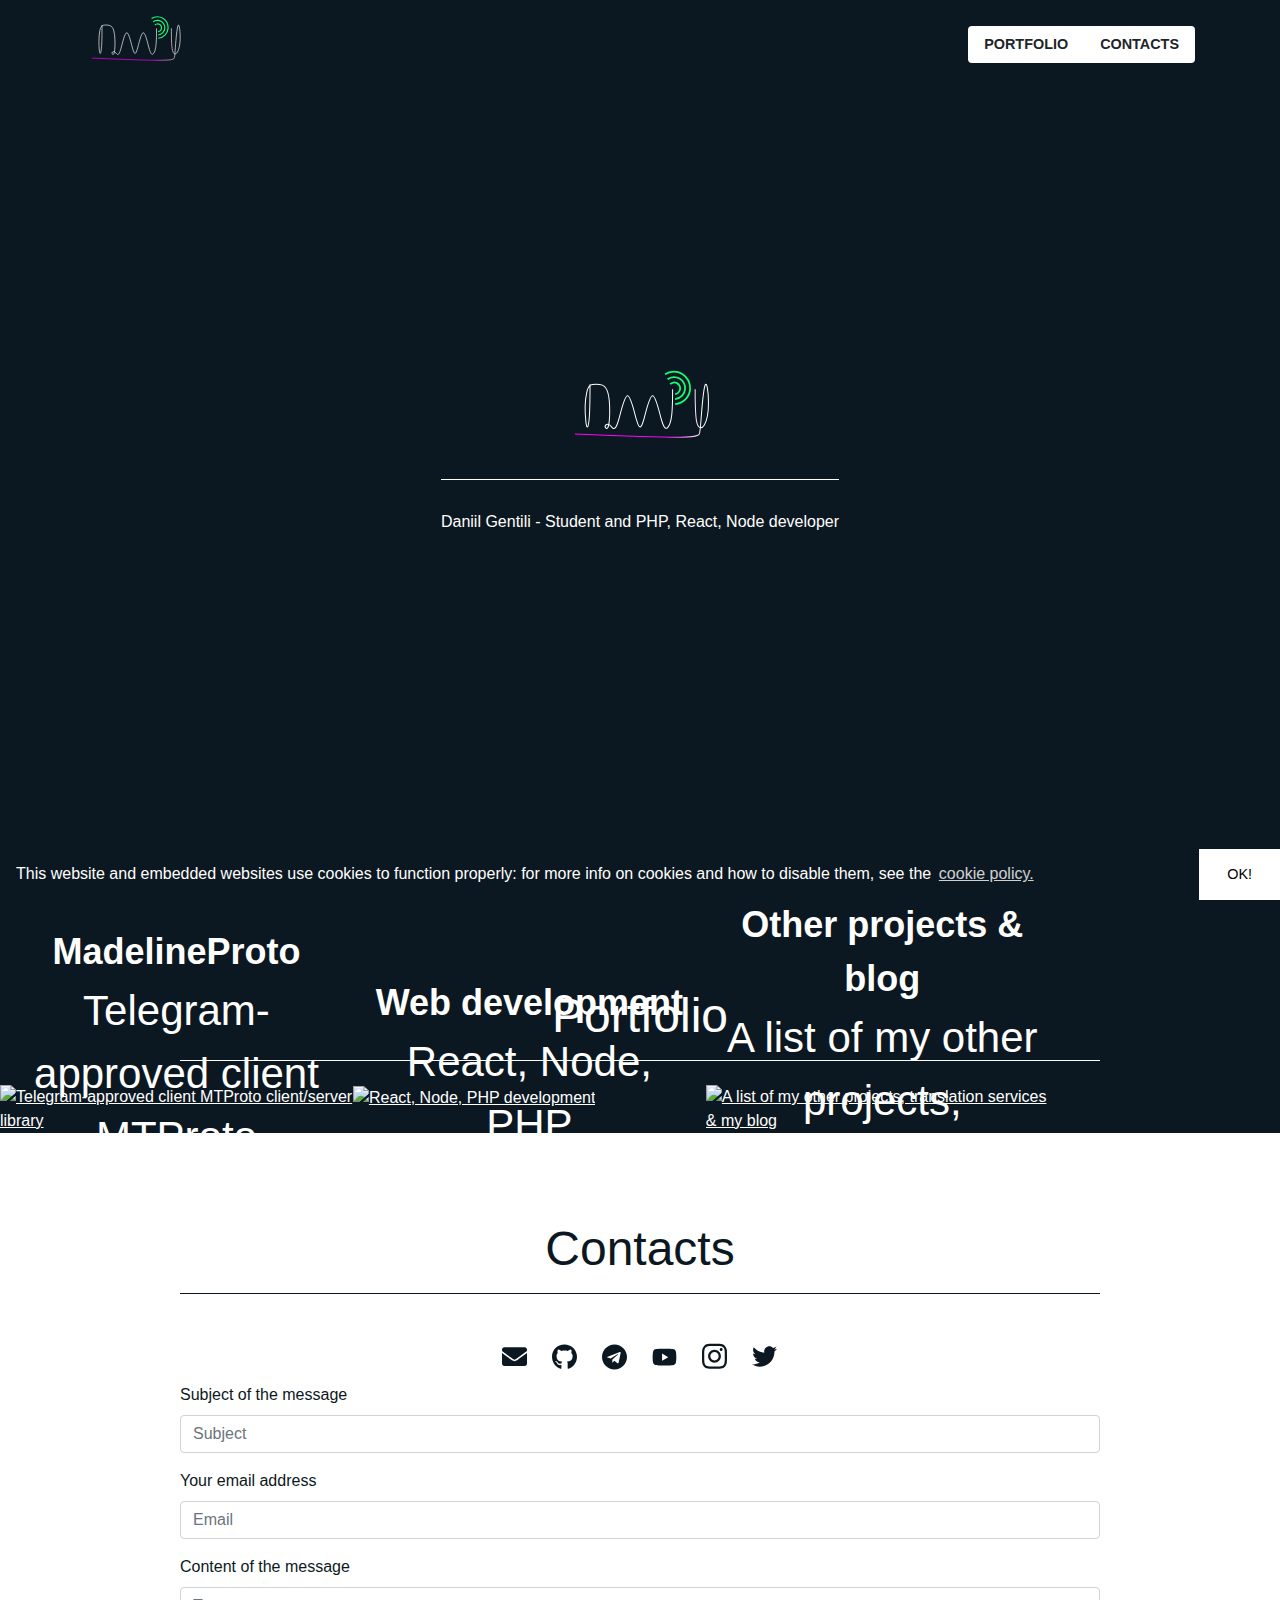
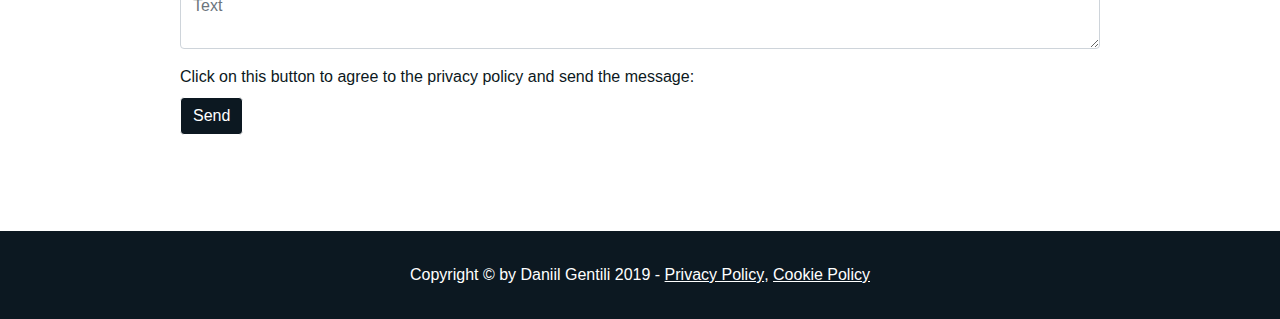
==== commit eb490fcc: "Update 2019-09-06T14:43:05.041Z" ====
--- a/index.html
+++ b/index.html
@@ -1 +1 @@
-<!DOCTYPE html><html lang="en"><head><title>Daniil Gentili</title><meta charset="utf-8"><meta name="viewport" content="width=device-width,initial-scale=1,shrink-to-fit=no"><meta name="description" content="Student and PHP, React, Node developer"><meta name="language" content="en"><meta property="og:image:secure_url" content="https://daniil.it/img/bb5bbab61673faa6a306c83270fa4cd3.png"><meta name="twitter:card" content="summary"><meta name="twitter:site" content="@DaniilGentili"><meta name="twitter:image" content="https://daniil.it/img/bb5bbab61673faa6a306c83270fa4cd3.png"><meta name="twitter:title" content="Daniil Gentili"><meta name="twitter:description" content="Student and PHP, React, Node developer"><meta property="og:type" content="website"><meta property="og:locale" content="en"><meta property="og:title" content="Daniil Gentili"><meta property="og:description" content="Student and PHP, React, Node developer"><meta property="og:url" content="https://daniil.it"><meta property="og:site_name" content="Daniil Gentili"><!--[if lt IE 9]><script src="https://oss.maxcdn.com/libs/html5shiv/3.7.0/html5shiv.js"></script><![endif]--><script type="application/ld+json">{"name":"Daniil Gentili","description":"Student and PHP, React, Node developer","author":"Daniil Gentili","@type":"WebSite","url":"https://daniil.it","image":"https://daniil.it/img/ab79012abc195fba599b6e1867dc9b4a.svg","publisher":"Daniil Gentili","headline":"Daniil Gentili","@context":"http://schema.org"}</script><link rel="canonical" href="https://daniil.it"><link rel="sitemap" type="application/xml" title="Sitemap" href="https://daniil.it/sitemap.xml"><style>*,:after,:before{box-sizing:border-box}html{font-family:sans-serif;line-height:1.15;-webkit-text-size-adjust:100%}header,nav,section{display:block}body{margin:0;font-family:-apple-system,BlinkMacSystemFont,Segoe UI,Roboto,Helvetica Neue,Arial,Noto Sans,sans-serif,Apple Color Emoji,Segoe UI Emoji,Segoe UI Symbol,Noto Color Emoji;font-size:1rem;font-weight:400;line-height:1.5;color:#212529;text-align:left;background-color:#fff}hr{box-sizing:content-box;height:0;overflow:visible}h1,h2{margin-top:0;margin-bottom:.5rem}ul{margin-bottom:1rem}ul{margin-top:0}b{font-weight:bolder}a{color:#0c1821;text-decoration:none;background-color:transparent}img{border-style:none}img{vertical-align:middle}button{border-radius:0}button,input{margin:0;font-family:inherit;font-size:inherit;line-height:inherit}button,input{overflow:visible}button{text-transform:none}[type=button],button{-webkit-appearance:button}[type=button]::-moz-focus-inner,button::-moz-focus-inner{padding:0;border-style:none}::-webkit-file-upload-button{font:inherit;-webkit-appearance:button}h1,h2{margin-bottom:.5rem;font-weight:500;line-height:1.2}h1{font-size:2.5rem}h2{font-size:2rem}hr{margin-top:1rem;margin-bottom:1rem;border:0;border-top:1px solid rgba(0,0,0,.1)}.img-fluid{max-width:100%;height:auto}.container{width:100%;padding-right:15px;padding-left:15px;margin-right:auto;margin-left:auto}@media (min-width:576px){.container{max-width:540px}}@media (min-width:768px){.container{max-width:720px}}@media (min-width:992px){.container{max-width:960px}}@media (min-width:1200px){.container{max-width:1140px}}.container-fluid{width:100%;padding-right:15px;padding-left:15px;margin-right:auto;margin-left:auto}.row{display:flex;flex-wrap:wrap;margin-right:-15px;margin-left:-15px}.no-gutters{margin-right:0;margin-left:0}.no-gutters>[class*=col-]{padding-right:0;padding-left:0}.col-lg-10,.col-lg-4,.col-sm-6{position:relative;width:100%;padding-right:15px;padding-left:15px}@media (min-width:576px){.col-sm-6{flex:0 0 50%;max-width:50%}}@media (min-width:992px){.col-lg-4{flex:0 0 33.33333%;max-width:33.33333%}.col-lg-10{flex:0 0 83.33333%;max-width:83.33333%}}.collapse:not(.show){display:none}.nav-link{display:block;padding:.5rem 1rem}.navbar{position:relative;padding:.5rem 1rem}.navbar,.navbar>.container{display:flex;flex-wrap:wrap;align-items:center;justify-content:space-between}.navbar-brand{display:inline-block;padding-top:.3125rem;padding-bottom:.3125rem;margin-right:1rem;font-size:1.25rem;line-height:inherit;white-space:nowrap}.navbar-nav{display:flex;flex-direction:column;padding-left:0;margin-bottom:0;list-style:none}.navbar-nav .nav-link{padding-right:0;padding-left:0}.navbar-collapse{flex-basis:100%;flex-grow:1;align-items:center}.navbar-toggler{padding:.25rem .75rem;font-size:1.25rem;line-height:1;background-color:transparent;border:1px solid transparent;border-radius:.25rem}.navbar-toggler-icon{display:inline-block;width:1.5em;height:1.5em;vertical-align:middle;content:"";background:no-repeat 50%;background-size:100% 100%}@media (max-width:991.98px){.navbar-expand-lg>.container{padding-right:0;padding-left:0}}@media (min-width:992px){.navbar-expand-lg{flex-flow:row nowrap;justify-content:flex-start}.navbar-expand-lg .navbar-nav{flex-direction:row}.navbar-expand-lg .navbar-nav .nav-link{padding-right:.5rem;padding-left:.5rem}.navbar-expand-lg>.container{flex-wrap:nowrap}.navbar-expand-lg .navbar-collapse{display:flex!important;flex-basis:auto}.navbar-expand-lg .navbar-toggler{display:none}}.navbar-light .navbar-brand{color:rgba(0,0,0,.9)}.navbar-light .navbar-nav .nav-link{color:rgba(0,0,0,.5)}.navbar-light .navbar-toggler{color:rgba(0,0,0,.5);border-color:rgba(0,0,0,.1)}.navbar-light .navbar-toggler-icon{background-image:url("data:image/svg+xml;charset=utf-8,%3Csvg viewBox='0 0 30 30' xmlns='http://www.w3.org/2000/svg'%3E%3Cpath stroke='rgba(0, 0, 0, 0.5)' stroke-width='2' stroke-linecap='round' stroke-miterlimit='10' d='M4 7h22M4 15h22M4 23h22'/%3E%3C/svg%3E")}.bg-primary{background-color:#0c1821!important}.rounded{border-radius:.25rem!important}.d-none{display:none!important}.d-flex{display:flex!important}.fixed-top{top:0}.fixed-top{position:fixed;right:0;left:0;z-index:1030}.my-4{margin-top:1.5rem!important}.my-4{margin-bottom:1.5rem!important}.p-0{padding:0!important}.pb-0{padding-bottom:0!important}.my-auto{margin-top:auto!important}.mx-auto{margin-right:auto!important}.my-auto{margin-bottom:auto!important}.ml-auto,.mx-auto{margin-left:auto!important}.text-center{text-align:center!important}.text-white{color:#fff!important}header.masthead{height:100vh;padding-top:0;padding-bottom:0}header.masthead hr{margin-top:30px;margin-bottom:30px}#mainNav{background-color:#fff;border-bottom:1px solid;border-color:transparent;background-color:transparent}#mainNav .navbar-brand{font-weight:700;text-transform:uppercase;color:#0c1821}#mainNav .navbar-brand h1{position:relative}#mainNav .navbar-toggler{background-color:#fff}#mainNav .navbar-nav{background-color:#fff}#mainNav .navbar-nav>li.nav-item>a.nav-link{font-size:.9rem;font-weight:700;text-transform:uppercase;color:#212529}#mainNav .navbar-brand{color:hsla(0,0%,100%,.7)}#mainNav .navbar-nav>li.nav-item>a.nav-link{padding:.5rem 1rem}#mainNav .navbar-image-light{opacity:1!important;position:absolute;left:0}#mainNav .navbar-image-dark{opacity:0!important}section{padding:6rem 0}section h2{font-size:2.25rem;line-height:2rem}@media (min-width:992px){section h2{font-size:3rem;line-height:2.5rem}}.img-portfolio{height:100%;width:100vw;-o-object-fit:contain;object-fit:contain}:not(.navbar) a{font-weight:400}hr{border-color:#0c1821!important}a{outline:0;border:none;-moz-outline-style:none}.text-white hr{border-color:#fff!important}div{font-family:sans-serif;font-weight:300}h1{font-weight:600}</style><link href="/main.css?0e43fca5a0d7c0882fef" rel="preload" as="style" onload="this.onload=null;this.rel='stylesheet'"><noscript><link href="/main.css?0e43fca5a0d7c0882fef" rel="stylesheet"></noscript><script>!function(n){"use strict";n.loadCSS||(n.loadCSS=function(){});var o=loadCSS.relpreload={};if(o.support=function(){var e;try{e=n.document.createElement("link").relList.supports("preload")}catch(t){e=!1}return function(){return e}}(),o.bindMediaToggle=function(t){var e=t.media||"all";function a(){t.addEventListener?t.removeEventListener("load",a):t.attachEvent&&t.detachEvent("onload",a),t.setAttribute("onload",null),t.media=e}t.addEventListener?t.addEventListener("load",a):t.attachEvent&&t.attachEvent("onload",a),setTimeout(function(){t.rel="stylesheet",t.media="only x"}),setTimeout(a,3e3)},o.poly=function(){if(!o.support())for(var t=n.document.getElementsByTagName("link"),e=0;e<t.length;e++){var a=t[e];"preload"!==a.rel||"style"!==a.getAttribute("as")||a.getAttribute("data-loadcss")||(a.setAttribute("data-loadcss",!0),o.bindMediaToggle(a))}},!o.support()){o.poly();var t=n.setInterval(o.poly,500);n.addEventListener?n.addEventListener("load",function(){o.poly(),n.clearInterval(t)}):n.attachEvent&&n.attachEvent("onload",function(){o.poly(),n.clearInterval(t)})}"undefined"!=typeof exports?exports.loadCSS=loadCSS:n.loadCSS=loadCSS}("undefined"!=typeof global?global:this);</script><link rel="apple-touch-icon" sizes="180x180" href="/favicons/apple-touch-icon.png"><link rel="icon" type="image/png" sizes="32x32" href="/favicons/favicon-32x32.png"><link rel="icon" type="image/png" sizes="192x192" href="/favicons/android-chrome-192x192.png"><link rel="icon" type="image/png" sizes="16x16" href="/favicons/favicon-16x16.png"><link rel="manifest" href="/favicons/site.webmanifest"><link rel="shortcut icon" href="/favicons/favicon.ico"><meta property="og:image" content="https://daniil.it/favicons/open-graph.png"><meta name="msapplication-TileColor" content="#0c1821"><meta name="msapplication-TileImage" content="/favicons/mstile-144x144.png"><meta name="msapplication-config" content="/favicons/browserconfig.xml"><meta name="theme-color" content="#0c1821"></head><body id="page-top"><nav class="navbar navbar-expand-lg navbar-light d-print fixed-top" id="mainNav"><div class="container"><a title="Daniil Gentili" class="navbar-brand js-scroll-trigger" href="#page-top"><h1><img src="img/c60ec3414d1811a14678e054933b1ab0.svg" width="100" height="55" alt="Daniil Gentili" class="navbar-image-dark"><img src="img/ab79012abc195fba599b6e1867dc9b4a.svg" width="100" height="55" alt="Daniil Gentili" class="navbar-image-light"><div class="d-none">Daniil Gentili</div></h1></a><button class="navbar-toggler navbar-toggler-right" type="button" data-toggle="collapse" data-target="#mainNavBar" aria-controls="mainNavBar" aria-expanded="false" aria-label="Toggle navigation"><span class="navbar-toggler-icon"></span></button><div class="collapse navbar-collapse" id="mainNavBar"><ul class="navbar-nav ml-auto rounded"><li class="nav-item"><a class="nav-link js-scroll-trigger" href="#portfolio" title="Portfolio">Portfolio</a></li><li class="nav-item"><a class="nav-link js-scroll-trigger" href="#contacts" title="Contacts">Contacts</a></li></ul></div></div></nav><header class="masthead text-center d-flex text-white bg-primary"><div class="my-auto mx-auto"><div class="container"><img alt="Daniil Gentili" class="img-fluid" src="img/ab79012abc195fba599b6e1867dc9b4a.svg"><hr><b>Daniil Gentili</b> - Student and PHP, React, Node developer</div></div></header><section id="portfolio" class="pb-0 text-white bg-primary"><div class="container"><div class="row"><div class="mx-auto text-center col-lg-10"><h2 class="section-heading">Portfolio</h2><hr class="light my-4"></div></div></div><div class="container-fluid p-0"><div class="row no-gutters"><div class><div><div class="popup-gallery"><div class="row no-gutters"><div class="col-sm-6 col-lg-4"><a title="MadelineProto" class="portfolio-box" href="#MadelineProto" data-toggle="modal"><img class="img-fluid img-portfolio bg-primary" src="img/99e516188945ebf52419b13f00ebaef2.svg" alt="Telegram-approved client MTProto client/server library"><div class="portfolio-box-caption"><div class="portfolio-box-caption-content"><div class="project-category text-faded">MadelineProto</div><div class="project-name">Telegram-approved client MTProto client/server library</div></div></div></a></div><div class="col-sm-6 col-lg-4"><a title="Web development" class="portfolio-box" href="#webdev" data-toggle="modal"><img class="img-fluid img-portfolio bg-primary" src="img/eeb3e09752456ba1112e0bc572af2823.svg" alt="React, Node, PHP development"><div class="portfolio-box-caption"><div class="portfolio-box-caption-content"><div class="project-category text-faded">Web development</div><div class="project-name">React, Node, PHP development</div></div></div></a></div><div class="col-sm-6 col-lg-4"><a title="Other projects &amp; blog" class="portfolio-box" href="#github" data-toggle="modal"><img class="img-fluid img-portfolio bg-primary" src="img/227bdda839cb4d7e9e0e2c3bd4887302.svg" alt="A list of my other projects, translation services &amp; my blog"><div class="portfolio-box-caption"><div class="portfolio-box-caption-content"><div class="project-category text-faded">Other projects &amp; blog</div><div class="project-name">A list of my other projects, translation services &amp; my blog</div></div></div></a></div></div></div><div class="modal fade" id="MadelineProto" tabindex="-1" role="dialog" aria-hidden="true" aria-labelledby="MadelineProtoTitle"><div class="modal-dialog" role="document"><div class="modal-content text-primary bg-white"><div class="modal-header"><h5 class="modal-title" id="MadelineProtoTitle">MadelineProto</h5><button type="button" class="close" data-dismiss="modal" aria-label="Close"><span aria-hidden="true">×</span></button></div><div class="modal-body">MadelineProto is a client/server library for the Telegram messenger, with full support for every user-API method, truly LOADS of abstractions, and async logic in the alpha version.<br><b>It is <a target="_blank" rel="noopener" href="https://telegram.org/apps#unofficial-apps">approved by Telegram</a></b>.<br>It also supports playing and recording VoIP telegram phone calls, secret chats, and much more!<br>Head over to <a target="_blank" rel="noopener" href="https://docs.madelineproto.xyz">docs.madelineproto.xyz</a> for a full installation and usage tutorial.<hr class="dark my-4"><h3>Contacts</h3><div class="text-center"><a rel="noopener" title="Email address" href="mailto:daniil@daniil.it" target="_blank" class="btn-social btn-outline"><svg aria-hidden="true" focusable="false" data-prefix="fas" data-icon="envelope" class="svg-inline--fa fa-envelope fa-w-16 fa-fw" role="img" xmlns="http://www.w3.org/2000/svg" viewbox="0 0 512 512"><path fill="currentColor" d="M502.3 190.8c3.9-3.1 9.7-.2 9.7 4.7V400c0 26.5-21.5 48-48 48H48c-26.5 0-48-21.5-48-48V195.6c0-5 5.7-7.8 9.7-4.7 22.4 17.4 52.1 39.5 154.1 113.6 21.1 15.4 56.7 47.8 92.2 47.6 35.7.3 72-32.8 92.3-47.6 102-74.1 131.6-96.3 154-113.7zM256 320c23.2.4 56.6-29.2 73.4-41.4 132.7-96.3 142.8-104.7 173.4-128.7 5.8-4.5 9.2-11.5 9.2-18.9v-19c0-26.5-21.5-48-48-48H48C21.5 64 0 85.5 0 112v19c0 7.4 3.4 14.3 9.2 18.9 30.6 23.9 40.7 32.4 173.4 128.7 16.8 12.2 50.2 41.8 73.4 41.4z"/></svg></a><a rel="noopener" title="Github" href="https://github.com/danog" target="_blank" class="btn-social btn-outline"><svg aria-hidden="true" focusable="false" data-prefix="fab" data-icon="github" class="svg-inline--fa fa-github fa-w-16 fa-fw" role="img" xmlns="http://www.w3.org/2000/svg" viewbox="0 0 496 512"><path fill="currentColor" d="M165.9 397.4c0 2-2.3 3.6-5.2 3.6-3.3.3-5.6-1.3-5.6-3.6 0-2 2.3-3.6 5.2-3.6 3-.3 5.6 1.3 5.6 3.6zm-31.1-4.5c-.7 2 1.3 4.3 4.3 4.9 2.6 1 5.6 0 6.2-2s-1.3-4.3-4.3-5.2c-2.6-.7-5.5.3-6.2 2.3zm44.2-1.7c-2.9.7-4.9 2.6-4.6 4.9.3 2 2.9 3.3 5.9 2.6 2.9-.7 4.9-2.6 4.6-4.6-.3-1.9-3-3.2-5.9-2.9zM244.8 8C106.1 8 0 113.3 0 252c0 110.9 69.8 205.8 169.5 239.2 12.8 2.3 17.3-5.6 17.3-12.1 0-6.2-.3-40.4-.3-61.4 0 0-70 15-84.7-29.8 0 0-11.4-29.1-27.8-36.6 0 0-22.9-15.7 1.6-15.4 0 0 24.9 2 38.6 25.8 21.9 38.6 58.6 27.5 72.9 20.9 2.3-16 8.8-27.1 16-33.7-55.9-6.2-112.3-14.3-112.3-110.5 0-27.5 7.6-41.3 23.6-58.9-2.6-6.5-11.1-33.3 2.6-67.9 20.9-6.5 69 27 69 27 20-5.6 41.5-8.5 62.8-8.5s42.8 2.9 62.8 8.5c0 0 48.1-33.6 69-27 13.7 34.7 5.2 61.4 2.6 67.9 16 17.7 25.8 31.5 25.8 58.9 0 96.5-58.9 104.2-114.8 110.5 9.2 7.9 17 22.9 17 46.4 0 33.7-.3 75.4-.3 83.6 0 6.5 4.6 14.4 17.3 12.1C428.2 457.8 496 362.9 496 252 496 113.3 383.5 8 244.8 8zM97.2 352.9c-1.3 1-1 3.3.7 5.2 1.6 1.6 3.9 2.3 5.2 1 1.3-1 1-3.3-.7-5.2-1.6-1.6-3.9-2.3-5.2-1zm-10.8-8.1c-.7 1.3.3 2.9 2.3 3.9 1.6 1 3.6.7 4.3-.7.7-1.3-.3-2.9-2.3-3.9-2-.6-3.6-.3-4.3.7zm32.4 35.6c-1.6 1.3-1 4.3 1.3 6.2 2.3 2.3 5.2 2.6 6.5 1 1.3-1.3.7-4.3-1.3-6.2-2.2-2.3-5.2-2.6-6.5-1zm-11.4-14.7c-1.6 1-1.6 3.6 0 5.9 1.6 2.3 4.3 3.3 5.6 2.3 1.6-1.3 1.6-3.9 0-6.2-1.4-2.3-4-3.3-5.6-2z"/></svg></a><a rel="noopener" title="Telegram" href="https://t.me/s/DaniilGentili" target="_blank" class="btn-social btn-outline"><svg aria-hidden="true" focusable="false" data-prefix="fab" data-icon="telegram" class="svg-inline--fa fa-telegram fa-w-16 fa-fw" role="img" xmlns="http://www.w3.org/2000/svg" viewbox="0 0 496 512"><path fill="currentColor" d="M248 8C111 8 0 119 0 256s111 248 248 248 248-111 248-248S385 8 248 8zm121.8 169.9l-40.7 191.8c-3 13.6-11.1 16.9-22.4 10.5l-62-45.7-29.9 28.8c-3.3 3.3-6.1 6.1-12.5 6.1l4.4-63.1 114.9-103.8c5-4.4-1.1-6.9-7.7-2.5l-142 89.4-61.2-19.1c-13.3-4.2-13.6-13.3 2.8-19.7l239.1-92.2c11.1-4 20.8 2.7 17.2 19.5z"/></svg></a><a rel="noopener" title="Youtube" href="https://youtube.com/DaniilGentili" target="_blank" class="btn-social btn-outline"><svg aria-hidden="true" focusable="false" data-prefix="fab" data-icon="youtube" class="svg-inline--fa fa-youtube fa-w-18 fa-fw" role="img" xmlns="http://www.w3.org/2000/svg" viewbox="0 0 576 512"><path fill="currentColor" d="M549.655 124.083c-6.281-23.65-24.787-42.276-48.284-48.597C458.781 64 288 64 288 64S117.22 64 74.629 75.486c-23.497 6.322-42.003 24.947-48.284 48.597-11.412 42.867-11.412 132.305-11.412 132.305s0 89.438 11.412 132.305c6.281 23.65 24.787 41.5 48.284 47.821C117.22 448 288 448 288 448s170.78 0 213.371-11.486c23.497-6.321 42.003-24.171 48.284-47.821 11.412-42.867 11.412-132.305 11.412-132.305s0-89.438-11.412-132.305zm-317.51 213.508V175.185l142.739 81.205-142.739 81.201z"/></svg></a><a rel="noopener" title="Facebook" href="https://facebook.com/danogentili" target="_blank" class="btn-social btn-outline"><svg aria-hidden="true" focusable="false" data-prefix="fab" data-icon="facebook" class="svg-inline--fa fa-facebook fa-w-14 fa-fw" role="img" xmlns="http://www.w3.org/2000/svg" viewbox="0 0 448 512"><path fill="currentColor" d="M448 56.7v398.5c0 13.7-11.1 24.7-24.7 24.7H309.1V306.5h58.2l8.7-67.6h-67v-43.2c0-19.6 5.4-32.9 33.5-32.9h35.8v-60.5c-6.2-.8-27.4-2.7-52.2-2.7-51.6 0-87 31.5-87 89.4v49.9h-58.4v67.6h58.4V480H24.7C11.1 480 0 468.9 0 455.3V56.7C0 43.1 11.1 32 24.7 32h398.5c13.7 0 24.8 11.1 24.8 24.7z"/></svg></a><a rel="noopener" title="Instagram" href="https://instagram.com/danogentili" target="_blank" class="btn-social btn-outline"><svg aria-hidden="true" focusable="false" data-prefix="fab" data-icon="instagram" class="svg-inline--fa fa-instagram fa-w-14 fa-fw" role="img" xmlns="http://www.w3.org/2000/svg" viewbox="0 0 448 512"><path fill="currentColor" d="M224.1 141c-63.6 0-114.9 51.3-114.9 114.9s51.3 114.9 114.9 114.9S339 319.5 339 255.9 287.7 141 224.1 141zm0 189.6c-41.1 0-74.7-33.5-74.7-74.7s33.5-74.7 74.7-74.7 74.7 33.5 74.7 74.7-33.6 74.7-74.7 74.7zm146.4-194.3c0 14.9-12 26.8-26.8 26.8-14.9 0-26.8-12-26.8-26.8s12-26.8 26.8-26.8 26.8 12 26.8 26.8zm76.1 27.2c-1.7-35.9-9.9-67.7-36.2-93.9-26.2-26.2-58-34.4-93.9-36.2-37-2.1-147.9-2.1-184.9 0-35.8 1.7-67.6 9.9-93.9 36.1s-34.4 58-36.2 93.9c-2.1 37-2.1 147.9 0 184.9 1.7 35.9 9.9 67.7 36.2 93.9s58 34.4 93.9 36.2c37 2.1 147.9 2.1 184.9 0 35.9-1.7 67.7-9.9 93.9-36.2 26.2-26.2 34.4-58 36.2-93.9 2.1-37 2.1-147.8 0-184.8zM398.8 388c-7.8 19.6-22.9 34.7-42.6 42.6-29.5 11.7-99.5 9-132.1 9s-102.7 2.6-132.1-9c-19.6-7.8-34.7-22.9-42.6-42.6-11.7-29.5-9-99.5-9-132.1s-2.6-102.7 9-132.1c7.8-19.6 22.9-34.7 42.6-42.6 29.5-11.7 99.5-9 132.1-9s102.7-2.6 132.1 9c19.6 7.8 34.7 22.9 42.6 42.6 11.7 29.5 9 99.5 9 132.1s2.7 102.7-9 132.1z"/></svg></a><a rel="noopener" title="Twitter" href="https://twitter.com/DaniilGentili" target="_blank" class="btn-social btn-outline"><svg aria-hidden="true" focusable="false" data-prefix="fab" data-icon="twitter" class="svg-inline--fa fa-twitter fa-w-16 fa-fw" role="img" xmlns="http://www.w3.org/2000/svg" viewbox="0 0 512 512"><path fill="currentColor" d="M459.37 151.716c.325 4.548.325 9.097.325 13.645 0 138.72-105.583 298.558-298.558 298.558-59.452 0-114.68-17.219-161.137-47.106 8.447.974 16.568 1.299 25.34 1.299 49.055 0 94.213-16.568 130.274-44.832-46.132-.975-84.792-31.188-98.112-72.772 6.498.974 12.995 1.624 19.818 1.624 9.421 0 18.843-1.3 27.614-3.573-48.081-9.747-84.143-51.98-84.143-102.985v-1.299c13.969 7.797 30.214 12.67 47.431 13.319-28.264-18.843-46.781-51.005-46.781-87.391 0-19.492 5.197-37.36 14.294-52.954 51.655 63.675 129.3 105.258 216.365 109.807-1.624-7.797-2.599-15.918-2.599-24.04 0-57.828 46.782-104.934 104.934-104.934 30.213 0 57.502 12.67 76.67 33.137 23.715-4.548 46.456-13.32 66.599-25.34-7.798 24.366-24.366 44.833-46.132 57.827 21.117-2.273 41.584-8.122 60.426-16.243-14.292 20.791-32.161 39.308-52.628 54.253z"/></svg></a><a rel="noopener" title="Whatsapp" href="https://wa.me/393924682693?text=Hello!" target="_blank" class="btn-social btn-outline"><svg aria-hidden="true" focusable="false" data-prefix="fab" data-icon="whatsapp" class="svg-inline--fa fa-whatsapp fa-w-14 fa-fw" role="img" xmlns="http://www.w3.org/2000/svg" viewbox="0 0 448 512"><path fill="currentColor" d="M380.9 97.1C339 55.1 283.2 32 223.9 32c-122.4 0-222 99.6-222 222 0 39.1 10.2 77.3 29.6 111L0 480l117.7-30.9c32.4 17.7 68.9 27 106.1 27h.1c122.3 0 224.1-99.6 224.1-222 0-59.3-25.2-115-67.1-157zm-157 341.6c-33.2 0-65.7-8.9-94-25.7l-6.7-4-69.8 18.3L72 359.2l-4.4-7c-18.5-29.4-28.2-63.3-28.2-98.2 0-101.7 82.8-184.5 184.6-184.5 49.3 0 95.6 19.2 130.4 54.1 34.8 34.9 56.2 81.2 56.1 130.5 0 101.8-84.9 184.6-186.6 184.6zm101.2-138.2c-5.5-2.8-32.8-16.2-37.9-18-5.1-1.9-8.8-2.8-12.5 2.8-3.7 5.6-14.3 18-17.6 21.8-3.2 3.7-6.5 4.2-12 1.4-32.6-16.3-54-29.1-75.5-66-5.7-9.8 5.7-9.1 16.3-30.3 1.8-3.7.9-6.9-.5-9.7-1.4-2.8-12.5-30.1-17.1-41.2-4.5-10.8-9.1-9.3-12.5-9.5-3.2-.2-6.9-.2-10.6-.2-3.7 0-9.7 1.4-14.8 6.9-5.1 5.6-19.4 19-19.4 46.3 0 27.3 19.9 53.7 22.6 57.4 2.8 3.7 39.1 59.7 94.8 83.8 35.2 15.2 49 16.5 66.6 13.9 10.7-1.6 32.8-13.4 37.4-26.4 4.6-13 4.6-24.1 3.2-26.4-1.3-2.5-5-3.9-10.5-6.6z"/></svg></a></div><br><form id="contact-formMadelineProto" action="https://formspree.io/daniil@daniil.it" method="POST" class="validate-me" novalidate><div class="form-group"><label for="contact-formMadelineProto_subject">Subject of the message</label><input name="_subject" id="contact-formMadelineProto_subject" required class="form-control" placeholder="Subject"><div class="invalid-feedback">Enter a subject!</div></div><div class="form-group"><label for="contact-formMadelineProto_replyto">Your email address</label><input type="email" name="_replyto" id="contact-formMadelineProto_replyto" required class="form-control" placeholder="Email"><div class="invalid-feedback">Enter a valid email address!</div></div><div class="form-group"><label for="contact-formMadelineProtoname">Content of the message</label><textarea name="name" id="contact-formMadelineProtoname" required class="form-control" placeholder="Text"></textarea><div class="invalid-feedback">Input a message!</div></div><input type="hidden" name="_language" id="contact-formMadelineProto_language"><div class="form-group"><input name="_gotcha" id="contact-formMadelineProto_gotcha" class="form-control d-none"></div><div><label for="contact-formMadelineProtoundefined">Click on this button to agree to the privacy policy and send the message:</label><br><button type="submit" id="contact-formMadelineProtoundefined" class="btn btn-primary" value="Send">Send</button></div></form></div><div class="modal-footer"><button type="button" class="btn btn-secondary" data-dismiss="modal">Close</button></div></div></div></div><div class="modal fade" id="webdev" tabindex="-1" role="dialog" aria-hidden="true" aria-labelledby="webdevTitle"><div class="modal-dialog" role="document"><div class="modal-content text-primary bg-white"><div class="modal-header"><h5 class="modal-title" id="webdevTitle">Web development</h5><button type="button" class="close" data-dismiss="modal" aria-label="Close"><span aria-hidden="true">×</span></button></div><div class="modal-body">I have experience developing full-stack websites and APIs, based on modern web frontend technologies such as React, Gulp and Webpack.<br>On the backend, I usually would use a Node, PHP or Ruby on Rails stack.<br>Here&#x27;s a list of websites I have created:<br><br><ul><li><a target="_blank" rel="noopener" href="https://fantasiadanzarovigo.com">fantasiadanzarovigo.com</a> - Static website built using a custom and highly customizable and SEO-friendly react+gulp+webpack boilerplate.<br></li><li><a target="_blank" rel="noopener" href="https://daniil.it">This website</a> - Built using the same SEO-friendly react+gulp+webpack boilerplate.<br></li></ul><hr class="dark my-4"><h3>Contacts</h3><div class="text-center"><a rel="noopener" title="Email address" href="mailto:daniil@daniil.it" target="_blank" class="btn-social btn-outline"><svg aria-hidden="true" focusable="false" data-prefix="fas" data-icon="envelope" class="svg-inline--fa fa-envelope fa-w-16 fa-fw" role="img" xmlns="http://www.w3.org/2000/svg" viewbox="0 0 512 512"><path fill="currentColor" d="M502.3 190.8c3.9-3.1 9.7-.2 9.7 4.7V400c0 26.5-21.5 48-48 48H48c-26.5 0-48-21.5-48-48V195.6c0-5 5.7-7.8 9.7-4.7 22.4 17.4 52.1 39.5 154.1 113.6 21.1 15.4 56.7 47.8 92.2 47.6 35.7.3 72-32.8 92.3-47.6 102-74.1 131.6-96.3 154-113.7zM256 320c23.2.4 56.6-29.2 73.4-41.4 132.7-96.3 142.8-104.7 173.4-128.7 5.8-4.5 9.2-11.5 9.2-18.9v-19c0-26.5-21.5-48-48-48H48C21.5 64 0 85.5 0 112v19c0 7.4 3.4 14.3 9.2 18.9 30.6 23.9 40.7 32.4 173.4 128.7 16.8 12.2 50.2 41.8 73.4 41.4z"/></svg></a><a rel="noopener" title="Github" href="https://github.com/danog" target="_blank" class="btn-social btn-outline"><svg aria-hidden="true" focusable="false" data-prefix="fab" data-icon="github" class="svg-inline--fa fa-github fa-w-16 fa-fw" role="img" xmlns="http://www.w3.org/2000/svg" viewbox="0 0 496 512"><path fill="currentColor" d="M165.9 397.4c0 2-2.3 3.6-5.2 3.6-3.3.3-5.6-1.3-5.6-3.6 0-2 2.3-3.6 5.2-3.6 3-.3 5.6 1.3 5.6 3.6zm-31.1-4.5c-.7 2 1.3 4.3 4.3 4.9 2.6 1 5.6 0 6.2-2s-1.3-4.3-4.3-5.2c-2.6-.7-5.5.3-6.2 2.3zm44.2-1.7c-2.9.7-4.9 2.6-4.6 4.9.3 2 2.9 3.3 5.9 2.6 2.9-.7 4.9-2.6 4.6-4.6-.3-1.9-3-3.2-5.9-2.9zM244.8 8C106.1 8 0 113.3 0 252c0 110.9 69.8 205.8 169.5 239.2 12.8 2.3 17.3-5.6 17.3-12.1 0-6.2-.3-40.4-.3-61.4 0 0-70 15-84.7-29.8 0 0-11.4-29.1-27.8-36.6 0 0-22.9-15.7 1.6-15.4 0 0 24.9 2 38.6 25.8 21.9 38.6 58.6 27.5 72.9 20.9 2.3-16 8.8-27.1 16-33.7-55.9-6.2-112.3-14.3-112.3-110.5 0-27.5 7.6-41.3 23.6-58.9-2.6-6.5-11.1-33.3 2.6-67.9 20.9-6.5 69 27 69 27 20-5.6 41.5-8.5 62.8-8.5s42.8 2.9 62.8 8.5c0 0 48.1-33.6 69-27 13.7 34.7 5.2 61.4 2.6 67.9 16 17.7 25.8 31.5 25.8 58.9 0 96.5-58.9 104.2-114.8 110.5 9.2 7.9 17 22.9 17 46.4 0 33.7-.3 75.4-.3 83.6 0 6.5 4.6 14.4 17.3 12.1C428.2 457.8 496 362.9 496 252 496 113.3 383.5 8 244.8 8zM97.2 352.9c-1.3 1-1 3.3.7 5.2 1.6 1.6 3.9 2.3 5.2 1 1.3-1 1-3.3-.7-5.2-1.6-1.6-3.9-2.3-5.2-1zm-10.8-8.1c-.7 1.3.3 2.9 2.3 3.9 1.6 1 3.6.7 4.3-.7.7-1.3-.3-2.9-2.3-3.9-2-.6-3.6-.3-4.3.7zm32.4 35.6c-1.6 1.3-1 4.3 1.3 6.2 2.3 2.3 5.2 2.6 6.5 1 1.3-1.3.7-4.3-1.3-6.2-2.2-2.3-5.2-2.6-6.5-1zm-11.4-14.7c-1.6 1-1.6 3.6 0 5.9 1.6 2.3 4.3 3.3 5.6 2.3 1.6-1.3 1.6-3.9 0-6.2-1.4-2.3-4-3.3-5.6-2z"/></svg></a><a rel="noopener" title="Telegram" href="https://t.me/s/DaniilGentili" target="_blank" class="btn-social btn-outline"><svg aria-hidden="true" focusable="false" data-prefix="fab" data-icon="telegram" class="svg-inline--fa fa-telegram fa-w-16 fa-fw" role="img" xmlns="http://www.w3.org/2000/svg" viewbox="0 0 496 512"><path fill="currentColor" d="M248 8C111 8 0 119 0 256s111 248 248 248 248-111 248-248S385 8 248 8zm121.8 169.9l-40.7 191.8c-3 13.6-11.1 16.9-22.4 10.5l-62-45.7-29.9 28.8c-3.3 3.3-6.1 6.1-12.5 6.1l4.4-63.1 114.9-103.8c5-4.4-1.1-6.9-7.7-2.5l-142 89.4-61.2-19.1c-13.3-4.2-13.6-13.3 2.8-19.7l239.1-92.2c11.1-4 20.8 2.7 17.2 19.5z"/></svg></a><a rel="noopener" title="Youtube" href="https://youtube.com/DaniilGentili" target="_blank" class="btn-social btn-outline"><svg aria-hidden="true" focusable="false" data-prefix="fab" data-icon="youtube" class="svg-inline--fa fa-youtube fa-w-18 fa-fw" role="img" xmlns="http://www.w3.org/2000/svg" viewbox="0 0 576 512"><path fill="currentColor" d="M549.655 124.083c-6.281-23.65-24.787-42.276-48.284-48.597C458.781 64 288 64 288 64S117.22 64 74.629 75.486c-23.497 6.322-42.003 24.947-48.284 48.597-11.412 42.867-11.412 132.305-11.412 132.305s0 89.438 11.412 132.305c6.281 23.65 24.787 41.5 48.284 47.821C117.22 448 288 448 288 448s170.78 0 213.371-11.486c23.497-6.321 42.003-24.171 48.284-47.821 11.412-42.867 11.412-132.305 11.412-132.305s0-89.438-11.412-132.305zm-317.51 213.508V175.185l142.739 81.205-142.739 81.201z"/></svg></a><a rel="noopener" title="Facebook" href="https://facebook.com/danogentili" target="_blank" class="btn-social btn-outline"><svg aria-hidden="true" focusable="false" data-prefix="fab" data-icon="facebook" class="svg-inline--fa fa-facebook fa-w-14 fa-fw" role="img" xmlns="http://www.w3.org/2000/svg" viewbox="0 0 448 512"><path fill="currentColor" d="M448 56.7v398.5c0 13.7-11.1 24.7-24.7 24.7H309.1V306.5h58.2l8.7-67.6h-67v-43.2c0-19.6 5.4-32.9 33.5-32.9h35.8v-60.5c-6.2-.8-27.4-2.7-52.2-2.7-51.6 0-87 31.5-87 89.4v49.9h-58.4v67.6h58.4V480H24.7C11.1 480 0 468.9 0 455.3V56.7C0 43.1 11.1 32 24.7 32h398.5c13.7 0 24.8 11.1 24.8 24.7z"/></svg></a><a rel="noopener" title="Instagram" href="https://instagram.com/danogentili" target="_blank" class="btn-social btn-outline"><svg aria-hidden="true" focusable="false" data-prefix="fab" data-icon="instagram" class="svg-inline--fa fa-instagram fa-w-14 fa-fw" role="img" xmlns="http://www.w3.org/2000/svg" viewbox="0 0 448 512"><path fill="currentColor" d="M224.1 141c-63.6 0-114.9 51.3-114.9 114.9s51.3 114.9 114.9 114.9S339 319.5 339 255.9 287.7 141 224.1 141zm0 189.6c-41.1 0-74.7-33.5-74.7-74.7s33.5-74.7 74.7-74.7 74.7 33.5 74.7 74.7-33.6 74.7-74.7 74.7zm146.4-194.3c0 14.9-12 26.8-26.8 26.8-14.9 0-26.8-12-26.8-26.8s12-26.8 26.8-26.8 26.8 12 26.8 26.8zm76.1 27.2c-1.7-35.9-9.9-67.7-36.2-93.9-26.2-26.2-58-34.4-93.9-36.2-37-2.1-147.9-2.1-184.9 0-35.8 1.7-67.6 9.9-93.9 36.1s-34.4 58-36.2 93.9c-2.1 37-2.1 147.9 0 184.9 1.7 35.9 9.9 67.7 36.2 93.9s58 34.4 93.9 36.2c37 2.1 147.9 2.1 184.9 0 35.9-1.7 67.7-9.9 93.9-36.2 26.2-26.2 34.4-58 36.2-93.9 2.1-37 2.1-147.8 0-184.8zM398.8 388c-7.8 19.6-22.9 34.7-42.6 42.6-29.5 11.7-99.5 9-132.1 9s-102.7 2.6-132.1-9c-19.6-7.8-34.7-22.9-42.6-42.6-11.7-29.5-9-99.5-9-132.1s-2.6-102.7 9-132.1c7.8-19.6 22.9-34.7 42.6-42.6 29.5-11.7 99.5-9 132.1-9s102.7-2.6 132.1 9c19.6 7.8 34.7 22.9 42.6 42.6 11.7 29.5 9 99.5 9 132.1s2.7 102.7-9 132.1z"/></svg></a><a rel="noopener" title="Twitter" href="https://twitter.com/DaniilGentili" target="_blank" class="btn-social btn-outline"><svg aria-hidden="true" focusable="false" data-prefix="fab" data-icon="twitter" class="svg-inline--fa fa-twitter fa-w-16 fa-fw" role="img" xmlns="http://www.w3.org/2000/svg" viewbox="0 0 512 512"><path fill="currentColor" d="M459.37 151.716c.325 4.548.325 9.097.325 13.645 0 138.72-105.583 298.558-298.558 298.558-59.452 0-114.68-17.219-161.137-47.106 8.447.974 16.568 1.299 25.34 1.299 49.055 0 94.213-16.568 130.274-44.832-46.132-.975-84.792-31.188-98.112-72.772 6.498.974 12.995 1.624 19.818 1.624 9.421 0 18.843-1.3 27.614-3.573-48.081-9.747-84.143-51.98-84.143-102.985v-1.299c13.969 7.797 30.214 12.67 47.431 13.319-28.264-18.843-46.781-51.005-46.781-87.391 0-19.492 5.197-37.36 14.294-52.954 51.655 63.675 129.3 105.258 216.365 109.807-1.624-7.797-2.599-15.918-2.599-24.04 0-57.828 46.782-104.934 104.934-104.934 30.213 0 57.502 12.67 76.67 33.137 23.715-4.548 46.456-13.32 66.599-25.34-7.798 24.366-24.366 44.833-46.132 57.827 21.117-2.273 41.584-8.122 60.426-16.243-14.292 20.791-32.161 39.308-52.628 54.253z"/></svg></a><a rel="noopener" title="Whatsapp" href="https://wa.me/393924682693?text=Hello!" target="_blank" class="btn-social btn-outline"><svg aria-hidden="true" focusable="false" data-prefix="fab" data-icon="whatsapp" class="svg-inline--fa fa-whatsapp fa-w-14 fa-fw" role="img" xmlns="http://www.w3.org/2000/svg" viewbox="0 0 448 512"><path fill="currentColor" d="M380.9 97.1C339 55.1 283.2 32 223.9 32c-122.4 0-222 99.6-222 222 0 39.1 10.2 77.3 29.6 111L0 480l117.7-30.9c32.4 17.7 68.9 27 106.1 27h.1c122.3 0 224.1-99.6 224.1-222 0-59.3-25.2-115-67.1-157zm-157 341.6c-33.2 0-65.7-8.9-94-25.7l-6.7-4-69.8 18.3L72 359.2l-4.4-7c-18.5-29.4-28.2-63.3-28.2-98.2 0-101.7 82.8-184.5 184.6-184.5 49.3 0 95.6 19.2 130.4 54.1 34.8 34.9 56.2 81.2 56.1 130.5 0 101.8-84.9 184.6-186.6 184.6zm101.2-138.2c-5.5-2.8-32.8-16.2-37.9-18-5.1-1.9-8.8-2.8-12.5 2.8-3.7 5.6-14.3 18-17.6 21.8-3.2 3.7-6.5 4.2-12 1.4-32.6-16.3-54-29.1-75.5-66-5.7-9.8 5.7-9.1 16.3-30.3 1.8-3.7.9-6.9-.5-9.7-1.4-2.8-12.5-30.1-17.1-41.2-4.5-10.8-9.1-9.3-12.5-9.5-3.2-.2-6.9-.2-10.6-.2-3.7 0-9.7 1.4-14.8 6.9-5.1 5.6-19.4 19-19.4 46.3 0 27.3 19.9 53.7 22.6 57.4 2.8 3.7 39.1 59.7 94.8 83.8 35.2 15.2 49 16.5 66.6 13.9 10.7-1.6 32.8-13.4 37.4-26.4 4.6-13 4.6-24.1 3.2-26.4-1.3-2.5-5-3.9-10.5-6.6z"/></svg></a></div><br><form id="contact-formwebdev" action="https://formspree.io/daniil@daniil.it" method="POST" class="validate-me" novalidate><div class="form-group"><label for="contact-formwebdev_subject">Subject of the message</label><input name="_subject" id="contact-formwebdev_subject" required class="form-control" placeholder="Subject"><div class="invalid-feedback">Enter a subject!</div></div><div class="form-group"><label for="contact-formwebdev_replyto">Your email address</label><input type="email" name="_replyto" id="contact-formwebdev_replyto" required class="form-control" placeholder="Email"><div class="invalid-feedback">Enter a valid email address!</div></div><div class="form-group"><label for="contact-formwebdevname">Content of the message</label><textarea name="name" id="contact-formwebdevname" required class="form-control" placeholder="Text"></textarea><div class="invalid-feedback">Input a message!</div></div><input type="hidden" name="_language" id="contact-formwebdev_language"><div class="form-group"><input name="_gotcha" id="contact-formwebdev_gotcha" class="form-control d-none"></div><div><label for="contact-formwebdevundefined">Click on this button to agree to the privacy policy and send the message:</label><br><button type="submit" id="contact-formwebdevundefined" class="btn btn-primary" value="Send">Send</button></div></form></div><div class="modal-footer"><button type="button" class="btn btn-secondary" data-dismiss="modal">Close</button></div></div></div></div><div class="modal fade" id="github" tabindex="-1" role="dialog" aria-hidden="true" aria-labelledby="githubTitle"><div class="modal-dialog" role="document"><div class="modal-content text-primary bg-white"><div class="modal-header"><h5 class="modal-title" id="githubTitle">Other projects &amp; blog</h5><button type="button" class="close" data-dismiss="modal" aria-label="Close"><span aria-hidden="true">×</span></button></div><div class="modal-body">You can check out my <a target="_blank" rel="noopener" href="https://t.me/s/daniilgentili">blog on Telegram</a>, and you can talk to me in one of <a target="_blank" rel="noopener" href="https://t.me/pwrtelegramgroup">my groups</a>.<br>I also have multiple other projects going on:<ul><li><a target="_blank" rel="noopener" href="https://github.com/danog">Github repo</a> - Here you can find multiple open-source projects and libraries of mine written in various languages.<br></li><li><a target="_blank" rel="noopener" href="http://danuntu.magix.net">Danuntu</a> - a custom Ubuntu distro for android sticks called Danuntu!<br>It can be installed on any device (not only sticks but also tablets and phones) that have a recovery kernel and a Ubuntu kernel ported for their CPU.<br></li><li><a target="_blank" rel="noopener" href="https://se208bwhacks.daniil.it">SE208BWhacks</a> - A website for various hacks I made for the SE208BW, a router/NAS/DVD reader/writer.<br>On my SE208BW hacks website I have written hacks and guides to chroot debian, install ipkg, flash my customized SuperHub firmware, download files on a USB drive using the SE208BW, modify the system ramdisk of the latter, burn DVDs from ISOs and much more!<br></li><li><a target="_blank" rel="noopener" href="https://www.modaco.com/forums/topic/374053-bluerom-a-new-custom-rom-for-the-acer-liquid-mini-with-super-easy-without-pc-installation-method/">BLUEROM</a>, a new custom ROM for the Acer liquid mini with super easy without PC installation method!<br></li><li><a target="_blank" rel="noopener" href="https://video.daniil.it">video.daniil.it</a> - Here you can find an old project of mine, a simple bash script + website to download videos.<br></li><li><a target="_blank" rel="noopener" href="https://youtube.com/DaniilGentili">YouTube channel</a> - On my youtube channel you can find lots of various videos, from piano videos to android and electronics tutorials, to meme livestreams.<br></li><li>I know English (C1), as well as Italian and Russian (native speaker). I also understand Spanish.<br>I have done quite a few translations around the Internet:<ul><li>I have translated a few apps (<a target="_blank" rel="noopener" href="https://play.google.com/store/apps/details?id=lt.andro.screensize">Screen size</a>, <a target="_blank" rel="noopener" href="https://play.google.com/store/apps/details?id=tuba.tools">hex editor</a>) and quite a few games (<a target="_blank" rel="noopener" href="https://itunes.apple.com/it/app/masha-e-orso-ricerca-e-salvataggio/id805425635?mt=8">Masha and the Bear: Search and Rescue</a>, <a target="_blank" rel="noopener" href="https://play.google.com/store/apps/details?id=com.appsministry.fixikirepair">Fixiki</a>, <a target="_blank" rel="noopener" href="https://play.google.com/store/apps/details?id=com.appsministry.lalaloopsy">Lalaloopsy</a>) in italian.<br></li><li>I have also dubbed in Italian some videos of scientific toys made by Arvind Gupta:<br><div class="embed-lazy-load" data-src="https://www.youtube-nocookie.com/embed/icLngEcYaJ0"></div><br><div class="embed-lazy-load" data-src="https://www.youtube-nocookie.com/embed/A0SzlALTWGI"></div><br><div class="embed-lazy-load" data-src="https://www.youtube-nocookie.com/embed/ja4h2nw38F8"></div></li></ul></li></ul><hr class="dark my-4"><h3>Contacts</h3><div class="text-center"><a rel="noopener" title="Email address" href="mailto:daniil@daniil.it" target="_blank" class="btn-social btn-outline"><svg aria-hidden="true" focusable="false" data-prefix="fas" data-icon="envelope" class="svg-inline--fa fa-envelope fa-w-16 fa-fw" role="img" xmlns="http://www.w3.org/2000/svg" viewbox="0 0 512 512"><path fill="currentColor" d="M502.3 190.8c3.9-3.1 9.7-.2 9.7 4.7V400c0 26.5-21.5 48-48 48H48c-26.5 0-48-21.5-48-48V195.6c0-5 5.7-7.8 9.7-4.7 22.4 17.4 52.1 39.5 154.1 113.6 21.1 15.4 56.7 47.8 92.2 47.6 35.7.3 72-32.8 92.3-47.6 102-74.1 131.6-96.3 154-113.7zM256 320c23.2.4 56.6-29.2 73.4-41.4 132.7-96.3 142.8-104.7 173.4-128.7 5.8-4.5 9.2-11.5 9.2-18.9v-19c0-26.5-21.5-48-48-48H48C21.5 64 0 85.5 0 112v19c0 7.4 3.4 14.3 9.2 18.9 30.6 23.9 40.7 32.4 173.4 128.7 16.8 12.2 50.2 41.8 73.4 41.4z"/></svg></a><a rel="noopener" title="Github" href="https://github.com/danog" target="_blank" class="btn-social btn-outline"><svg aria-hidden="true" focusable="false" data-prefix="fab" data-icon="github" class="svg-inline--fa fa-github fa-w-16 fa-fw" role="img" xmlns="http://www.w3.org/2000/svg" viewbox="0 0 496 512"><path fill="currentColor" d="M165.9 397.4c0 2-2.3 3.6-5.2 3.6-3.3.3-5.6-1.3-5.6-3.6 0-2 2.3-3.6 5.2-3.6 3-.3 5.6 1.3 5.6 3.6zm-31.1-4.5c-.7 2 1.3 4.3 4.3 4.9 2.6 1 5.6 0 6.2-2s-1.3-4.3-4.3-5.2c-2.6-.7-5.5.3-6.2 2.3zm44.2-1.7c-2.9.7-4.9 2.6-4.6 4.9.3 2 2.9 3.3 5.9 2.6 2.9-.7 4.9-2.6 4.6-4.6-.3-1.9-3-3.2-5.9-2.9zM244.8 8C106.1 8 0 113.3 0 252c0 110.9 69.8 205.8 169.5 239.2 12.8 2.3 17.3-5.6 17.3-12.1 0-6.2-.3-40.4-.3-61.4 0 0-70 15-84.7-29.8 0 0-11.4-29.1-27.8-36.6 0 0-22.9-15.7 1.6-15.4 0 0 24.9 2 38.6 25.8 21.9 38.6 58.6 27.5 72.9 20.9 2.3-16 8.8-27.1 16-33.7-55.9-6.2-112.3-14.3-112.3-110.5 0-27.5 7.6-41.3 23.6-58.9-2.6-6.5-11.1-33.3 2.6-67.9 20.9-6.5 69 27 69 27 20-5.6 41.5-8.5 62.8-8.5s42.8 2.9 62.8 8.5c0 0 48.1-33.6 69-27 13.7 34.7 5.2 61.4 2.6 67.9 16 17.7 25.8 31.5 25.8 58.9 0 96.5-58.9 104.2-114.8 110.5 9.2 7.9 17 22.9 17 46.4 0 33.7-.3 75.4-.3 83.6 0 6.5 4.6 14.4 17.3 12.1C428.2 457.8 496 362.9 496 252 496 113.3 383.5 8 244.8 8zM97.2 352.9c-1.3 1-1 3.3.7 5.2 1.6 1.6 3.9 2.3 5.2 1 1.3-1 1-3.3-.7-5.2-1.6-1.6-3.9-2.3-5.2-1zm-10.8-8.1c-.7 1.3.3 2.9 2.3 3.9 1.6 1 3.6.7 4.3-.7.7-1.3-.3-2.9-2.3-3.9-2-.6-3.6-.3-4.3.7zm32.4 35.6c-1.6 1.3-1 4.3 1.3 6.2 2.3 2.3 5.2 2.6 6.5 1 1.3-1.3.7-4.3-1.3-6.2-2.2-2.3-5.2-2.6-6.5-1zm-11.4-14.7c-1.6 1-1.6 3.6 0 5.9 1.6 2.3 4.3 3.3 5.6 2.3 1.6-1.3 1.6-3.9 0-6.2-1.4-2.3-4-3.3-5.6-2z"/></svg></a><a rel="noopener" title="Telegram" href="https://t.me/s/DaniilGentili" target="_blank" class="btn-social btn-outline"><svg aria-hidden="true" focusable="false" data-prefix="fab" data-icon="telegram" class="svg-inline--fa fa-telegram fa-w-16 fa-fw" role="img" xmlns="http://www.w3.org/2000/svg" viewbox="0 0 496 512"><path fill="currentColor" d="M248 8C111 8 0 119 0 256s111 248 248 248 248-111 248-248S385 8 248 8zm121.8 169.9l-40.7 191.8c-3 13.6-11.1 16.9-22.4 10.5l-62-45.7-29.9 28.8c-3.3 3.3-6.1 6.1-12.5 6.1l4.4-63.1 114.9-103.8c5-4.4-1.1-6.9-7.7-2.5l-142 89.4-61.2-19.1c-13.3-4.2-13.6-13.3 2.8-19.7l239.1-92.2c11.1-4 20.8 2.7 17.2 19.5z"/></svg></a><a rel="noopener" title="Youtube" href="https://youtube.com/DaniilGentili" target="_blank" class="btn-social btn-outline"><svg aria-hidden="true" focusable="false" data-prefix="fab" data-icon="youtube" class="svg-inline--fa fa-youtube fa-w-18 fa-fw" role="img" xmlns="http://www.w3.org/2000/svg" viewbox="0 0 576 512"><path fill="currentColor" d="M549.655 124.083c-6.281-23.65-24.787-42.276-48.284-48.597C458.781 64 288 64 288 64S117.22 64 74.629 75.486c-23.497 6.322-42.003 24.947-48.284 48.597-11.412 42.867-11.412 132.305-11.412 132.305s0 89.438 11.412 132.305c6.281 23.65 24.787 41.5 48.284 47.821C117.22 448 288 448 288 448s170.78 0 213.371-11.486c23.497-6.321 42.003-24.171 48.284-47.821 11.412-42.867 11.412-132.305 11.412-132.305s0-89.438-11.412-132.305zm-317.51 213.508V175.185l142.739 81.205-142.739 81.201z"/></svg></a><a rel="noopener" title="Facebook" href="https://facebook.com/danogentili" target="_blank" class="btn-social btn-outline"><svg aria-hidden="true" focusable="false" data-prefix="fab" data-icon="facebook" class="svg-inline--fa fa-facebook fa-w-14 fa-fw" role="img" xmlns="http://www.w3.org/2000/svg" viewbox="0 0 448 512"><path fill="currentColor" d="M448 56.7v398.5c0 13.7-11.1 24.7-24.7 24.7H309.1V306.5h58.2l8.7-67.6h-67v-43.2c0-19.6 5.4-32.9 33.5-32.9h35.8v-60.5c-6.2-.8-27.4-2.7-52.2-2.7-51.6 0-87 31.5-87 89.4v49.9h-58.4v67.6h58.4V480H24.7C11.1 480 0 468.9 0 455.3V56.7C0 43.1 11.1 32 24.7 32h398.5c13.7 0 24.8 11.1 24.8 24.7z"/></svg></a><a rel="noopener" title="Instagram" href="https://instagram.com/danogentili" target="_blank" class="btn-social btn-outline"><svg aria-hidden="true" focusable="false" data-prefix="fab" data-icon="instagram" class="svg-inline--fa fa-instagram fa-w-14 fa-fw" role="img" xmlns="http://www.w3.org/2000/svg" viewbox="0 0 448 512"><path fill="currentColor" d="M224.1 141c-63.6 0-114.9 51.3-114.9 114.9s51.3 114.9 114.9 114.9S339 319.5 339 255.9 287.7 141 224.1 141zm0 189.6c-41.1 0-74.7-33.5-74.7-74.7s33.5-74.7 74.7-74.7 74.7 33.5 74.7 74.7-33.6 74.7-74.7 74.7zm146.4-194.3c0 14.9-12 26.8-26.8 26.8-14.9 0-26.8-12-26.8-26.8s12-26.8 26.8-26.8 26.8 12 26.8 26.8zm76.1 27.2c-1.7-35.9-9.9-67.7-36.2-93.9-26.2-26.2-58-34.4-93.9-36.2-37-2.1-147.9-2.1-184.9 0-35.8 1.7-67.6 9.9-93.9 36.1s-34.4 58-36.2 93.9c-2.1 37-2.1 147.9 0 184.9 1.7 35.9 9.9 67.7 36.2 93.9s58 34.4 93.9 36.2c37 2.1 147.9 2.1 184.9 0 35.9-1.7 67.7-9.9 93.9-36.2 26.2-26.2 34.4-58 36.2-93.9 2.1-37 2.1-147.8 0-184.8zM398.8 388c-7.8 19.6-22.9 34.7-42.6 42.6-29.5 11.7-99.5 9-132.1 9s-102.7 2.6-132.1-9c-19.6-7.8-34.7-22.9-42.6-42.6-11.7-29.5-9-99.5-9-132.1s-2.6-102.7 9-132.1c7.8-19.6 22.9-34.7 42.6-42.6 29.5-11.7 99.5-9 132.1-9s102.7-2.6 132.1 9c19.6 7.8 34.7 22.9 42.6 42.6 11.7 29.5 9 99.5 9 132.1s2.7 102.7-9 132.1z"/></svg></a><a rel="noopener" title="Twitter" href="https://twitter.com/DaniilGentili" target="_blank" class="btn-social btn-outline"><svg aria-hidden="true" focusable="false" data-prefix="fab" data-icon="twitter" class="svg-inline--fa fa-twitter fa-w-16 fa-fw" role="img" xmlns="http://www.w3.org/2000/svg" viewbox="0 0 512 512"><path fill="currentColor" d="M459.37 151.716c.325 4.548.325 9.097.325 13.645 0 138.72-105.583 298.558-298.558 298.558-59.452 0-114.68-17.219-161.137-47.106 8.447.974 16.568 1.299 25.34 1.299 49.055 0 94.213-16.568 130.274-44.832-46.132-.975-84.792-31.188-98.112-72.772 6.498.974 12.995 1.624 19.818 1.624 9.421 0 18.843-1.3 27.614-3.573-48.081-9.747-84.143-51.98-84.143-102.985v-1.299c13.969 7.797 30.214 12.67 47.431 13.319-28.264-18.843-46.781-51.005-46.781-87.391 0-19.492 5.197-37.36 14.294-52.954 51.655 63.675 129.3 105.258 216.365 109.807-1.624-7.797-2.599-15.918-2.599-24.04 0-57.828 46.782-104.934 104.934-104.934 30.213 0 57.502 12.67 76.67 33.137 23.715-4.548 46.456-13.32 66.599-25.34-7.798 24.366-24.366 44.833-46.132 57.827 21.117-2.273 41.584-8.122 60.426-16.243-14.292 20.791-32.161 39.308-52.628 54.253z"/></svg></a><a rel="noopener" title="Whatsapp" href="https://wa.me/393924682693?text=Hello!" target="_blank" class="btn-social btn-outline"><svg aria-hidden="true" focusable="false" data-prefix="fab" data-icon="whatsapp" class="svg-inline--fa fa-whatsapp fa-w-14 fa-fw" role="img" xmlns="http://www.w3.org/2000/svg" viewbox="0 0 448 512"><path fill="currentColor" d="M380.9 97.1C339 55.1 283.2 32 223.9 32c-122.4 0-222 99.6-222 222 0 39.1 10.2 77.3 29.6 111L0 480l117.7-30.9c32.4 17.7 68.9 27 106.1 27h.1c122.3 0 224.1-99.6 224.1-222 0-59.3-25.2-115-67.1-157zm-157 341.6c-33.2 0-65.7-8.9-94-25.7l-6.7-4-69.8 18.3L72 359.2l-4.4-7c-18.5-29.4-28.2-63.3-28.2-98.2 0-101.7 82.8-184.5 184.6-184.5 49.3 0 95.6 19.2 130.4 54.1 34.8 34.9 56.2 81.2 56.1 130.5 0 101.8-84.9 184.6-186.6 184.6zm101.2-138.2c-5.5-2.8-32.8-16.2-37.9-18-5.1-1.9-8.8-2.8-12.5 2.8-3.7 5.6-14.3 18-17.6 21.8-3.2 3.7-6.5 4.2-12 1.4-32.6-16.3-54-29.1-75.5-66-5.7-9.8 5.7-9.1 16.3-30.3 1.8-3.7.9-6.9-.5-9.7-1.4-2.8-12.5-30.1-17.1-41.2-4.5-10.8-9.1-9.3-12.5-9.5-3.2-.2-6.9-.2-10.6-.2-3.7 0-9.7 1.4-14.8 6.9-5.1 5.6-19.4 19-19.4 46.3 0 27.3 19.9 53.7 22.6 57.4 2.8 3.7 39.1 59.7 94.8 83.8 35.2 15.2 49 16.5 66.6 13.9 10.7-1.6 32.8-13.4 37.4-26.4 4.6-13 4.6-24.1 3.2-26.4-1.3-2.5-5-3.9-10.5-6.6z"/></svg></a></div><br><form id="contact-formgithub" action="https://formspree.io/daniil@daniil.it" method="POST" class="validate-me" novalidate><div class="form-group"><label for="contact-formgithub_subject">Subject of the message</label><input name="_subject" id="contact-formgithub_subject" required class="form-control" placeholder="Subject"><div class="invalid-feedback">Enter a subject!</div></div><div class="form-group"><label for="contact-formgithub_replyto">Your email address</label><input type="email" name="_replyto" id="contact-formgithub_replyto" required class="form-control" placeholder="Email"><div class="invalid-feedback">Enter a valid email address!</div></div><div class="form-group"><label for="contact-formgithubname">Content of the message</label><textarea name="name" id="contact-formgithubname" required class="form-control" placeholder="Text"></textarea><div class="invalid-feedback">Input a message!</div></div><input type="hidden" name="_language" id="contact-formgithub_language"><div class="form-group"><input name="_gotcha" id="contact-formgithub_gotcha" class="form-control d-none"></div><div><label for="contact-formgithubundefined">Click on this button to agree to the privacy policy and send the message:</label><br><button type="submit" id="contact-formgithubundefined" class="btn btn-primary" value="Send">Send</button></div></form></div><div class="modal-footer"><button type="button" class="btn btn-secondary" data-dismiss="modal">Close</button></div></div></div></div></div></div></div></div></section><section id="contacts" class="text-primary bg-white"><div class="container"><div class="row"><div class="mx-auto text-center col-lg-10"><h2 class="section-heading">Contacts</h2><hr class="light my-4"></div></div></div><div class="container"><div class="row"><div class="mx-auto col-lg-10"><div class="text-center"><a rel="noopener" title="Email address" href="mailto:daniil@daniil.it" target="_blank" class="btn-social btn-outline"><svg aria-hidden="true" focusable="false" data-prefix="fas" data-icon="envelope" class="svg-inline--fa fa-envelope fa-w-16 fa-fw" role="img" xmlns="http://www.w3.org/2000/svg" viewbox="0 0 512 512"><path fill="currentColor" d="M502.3 190.8c3.9-3.1 9.7-.2 9.7 4.7V400c0 26.5-21.5 48-48 48H48c-26.5 0-48-21.5-48-48V195.6c0-5 5.7-7.8 9.7-4.7 22.4 17.4 52.1 39.5 154.1 113.6 21.1 15.4 56.7 47.8 92.2 47.6 35.7.3 72-32.8 92.3-47.6 102-74.1 131.6-96.3 154-113.7zM256 320c23.2.4 56.6-29.2 73.4-41.4 132.7-96.3 142.8-104.7 173.4-128.7 5.8-4.5 9.2-11.5 9.2-18.9v-19c0-26.5-21.5-48-48-48H48C21.5 64 0 85.5 0 112v19c0 7.4 3.4 14.3 9.2 18.9 30.6 23.9 40.7 32.4 173.4 128.7 16.8 12.2 50.2 41.8 73.4 41.4z"/></svg></a><a rel="noopener" title="Github" href="https://github.com/danog" target="_blank" class="btn-social btn-outline"><svg aria-hidden="true" focusable="false" data-prefix="fab" data-icon="github" class="svg-inline--fa fa-github fa-w-16 fa-fw" role="img" xmlns="http://www.w3.org/2000/svg" viewbox="0 0 496 512"><path fill="currentColor" d="M165.9 397.4c0 2-2.3 3.6-5.2 3.6-3.3.3-5.6-1.3-5.6-3.6 0-2 2.3-3.6 5.2-3.6 3-.3 5.6 1.3 5.6 3.6zm-31.1-4.5c-.7 2 1.3 4.3 4.3 4.9 2.6 1 5.6 0 6.2-2s-1.3-4.3-4.3-5.2c-2.6-.7-5.5.3-6.2 2.3zm44.2-1.7c-2.9.7-4.9 2.6-4.6 4.9.3 2 2.9 3.3 5.9 2.6 2.9-.7 4.9-2.6 4.6-4.6-.3-1.9-3-3.2-5.9-2.9zM244.8 8C106.1 8 0 113.3 0 252c0 110.9 69.8 205.8 169.5 239.2 12.8 2.3 17.3-5.6 17.3-12.1 0-6.2-.3-40.4-.3-61.4 0 0-70 15-84.7-29.8 0 0-11.4-29.1-27.8-36.6 0 0-22.9-15.7 1.6-15.4 0 0 24.9 2 38.6 25.8 21.9 38.6 58.6 27.5 72.9 20.9 2.3-16 8.8-27.1 16-33.7-55.9-6.2-112.3-14.3-112.3-110.5 0-27.5 7.6-41.3 23.6-58.9-2.6-6.5-11.1-33.3 2.6-67.9 20.9-6.5 69 27 69 27 20-5.6 41.5-8.5 62.8-8.5s42.8 2.9 62.8 8.5c0 0 48.1-33.6 69-27 13.7 34.7 5.2 61.4 2.6 67.9 16 17.7 25.8 31.5 25.8 58.9 0 96.5-58.9 104.2-114.8 110.5 9.2 7.9 17 22.9 17 46.4 0 33.7-.3 75.4-.3 83.6 0 6.5 4.6 14.4 17.3 12.1C428.2 457.8 496 362.9 496 252 496 113.3 383.5 8 244.8 8zM97.2 352.9c-1.3 1-1 3.3.7 5.2 1.6 1.6 3.9 2.3 5.2 1 1.3-1 1-3.3-.7-5.2-1.6-1.6-3.9-2.3-5.2-1zm-10.8-8.1c-.7 1.3.3 2.9 2.3 3.9 1.6 1 3.6.7 4.3-.7.7-1.3-.3-2.9-2.3-3.9-2-.6-3.6-.3-4.3.7zm32.4 35.6c-1.6 1.3-1 4.3 1.3 6.2 2.3 2.3 5.2 2.6 6.5 1 1.3-1.3.7-4.3-1.3-6.2-2.2-2.3-5.2-2.6-6.5-1zm-11.4-14.7c-1.6 1-1.6 3.6 0 5.9 1.6 2.3 4.3 3.3 5.6 2.3 1.6-1.3 1.6-3.9 0-6.2-1.4-2.3-4-3.3-5.6-2z"/></svg></a><a rel="noopener" title="Telegram" href="https://t.me/s/DaniilGentili" target="_blank" class="btn-social btn-outline"><svg aria-hidden="true" focusable="false" data-prefix="fab" data-icon="telegram" class="svg-inline--fa fa-telegram fa-w-16 fa-fw" role="img" xmlns="http://www.w3.org/2000/svg" viewbox="0 0 496 512"><path fill="currentColor" d="M248 8C111 8 0 119 0 256s111 248 248 248 248-111 248-248S385 8 248 8zm121.8 169.9l-40.7 191.8c-3 13.6-11.1 16.9-22.4 10.5l-62-45.7-29.9 28.8c-3.3 3.3-6.1 6.1-12.5 6.1l4.4-63.1 114.9-103.8c5-4.4-1.1-6.9-7.7-2.5l-142 89.4-61.2-19.1c-13.3-4.2-13.6-13.3 2.8-19.7l239.1-92.2c11.1-4 20.8 2.7 17.2 19.5z"/></svg></a><a rel="noopener" title="Youtube" href="https://youtube.com/DaniilGentili" target="_blank" class="btn-social btn-outline"><svg aria-hidden="true" focusable="false" data-prefix="fab" data-icon="youtube" class="svg-inline--fa fa-youtube fa-w-18 fa-fw" role="img" xmlns="http://www.w3.org/2000/svg" viewbox="0 0 576 512"><path fill="currentColor" d="M549.655 124.083c-6.281-23.65-24.787-42.276-48.284-48.597C458.781 64 288 64 288 64S117.22 64 74.629 75.486c-23.497 6.322-42.003 24.947-48.284 48.597-11.412 42.867-11.412 132.305-11.412 132.305s0 89.438 11.412 132.305c6.281 23.65 24.787 41.5 48.284 47.821C117.22 448 288 448 288 448s170.78 0 213.371-11.486c23.497-6.321 42.003-24.171 48.284-47.821 11.412-42.867 11.412-132.305 11.412-132.305s0-89.438-11.412-132.305zm-317.51 213.508V175.185l142.739 81.205-142.739 81.201z"/></svg></a><a rel="noopener" title="Facebook" href="https://facebook.com/danogentili" target="_blank" class="btn-social btn-outline"><svg aria-hidden="true" focusable="false" data-prefix="fab" data-icon="facebook" class="svg-inline--fa fa-facebook fa-w-14 fa-fw" role="img" xmlns="http://www.w3.org/2000/svg" viewbox="0 0 448 512"><path fill="currentColor" d="M448 56.7v398.5c0 13.7-11.1 24.7-24.7 24.7H309.1V306.5h58.2l8.7-67.6h-67v-43.2c0-19.6 5.4-32.9 33.5-32.9h35.8v-60.5c-6.2-.8-27.4-2.7-52.2-2.7-51.6 0-87 31.5-87 89.4v49.9h-58.4v67.6h58.4V480H24.7C11.1 480 0 468.9 0 455.3V56.7C0 43.1 11.1 32 24.7 32h398.5c13.7 0 24.8 11.1 24.8 24.7z"/></svg></a><a rel="noopener" title="Instagram" href="https://instagram.com/danogentili" target="_blank" class="btn-social btn-outline"><svg aria-hidden="true" focusable="false" data-prefix="fab" data-icon="instagram" class="svg-inline--fa fa-instagram fa-w-14 fa-fw" role="img" xmlns="http://www.w3.org/2000/svg" viewbox="0 0 448 512"><path fill="currentColor" d="M224.1 141c-63.6 0-114.9 51.3-114.9 114.9s51.3 114.9 114.9 114.9S339 319.5 339 255.9 287.7 141 224.1 141zm0 189.6c-41.1 0-74.7-33.5-74.7-74.7s33.5-74.7 74.7-74.7 74.7 33.5 74.7 74.7-33.6 74.7-74.7 74.7zm146.4-194.3c0 14.9-12 26.8-26.8 26.8-14.9 0-26.8-12-26.8-26.8s12-26.8 26.8-26.8 26.8 12 26.8 26.8zm76.1 27.2c-1.7-35.9-9.9-67.7-36.2-93.9-26.2-26.2-58-34.4-93.9-36.2-37-2.1-147.9-2.1-184.9 0-35.8 1.7-67.6 9.9-93.9 36.1s-34.4 58-36.2 93.9c-2.1 37-2.1 147.9 0 184.9 1.7 35.9 9.9 67.7 36.2 93.9s58 34.4 93.9 36.2c37 2.1 147.9 2.1 184.9 0 35.9-1.7 67.7-9.9 93.9-36.2 26.2-26.2 34.4-58 36.2-93.9 2.1-37 2.1-147.8 0-184.8zM398.8 388c-7.8 19.6-22.9 34.7-42.6 42.6-29.5 11.7-99.5 9-132.1 9s-102.7 2.6-132.1-9c-19.6-7.8-34.7-22.9-42.6-42.6-11.7-29.5-9-99.5-9-132.1s-2.6-102.7 9-132.1c7.8-19.6 22.9-34.7 42.6-42.6 29.5-11.7 99.5-9 132.1-9s102.7-2.6 132.1 9c19.6 7.8 34.7 22.9 42.6 42.6 11.7 29.5 9 99.5 9 132.1s2.7 102.7-9 132.1z"/></svg></a><a rel="noopener" title="Twitter" href="https://twitter.com/DaniilGentili" target="_blank" class="btn-social btn-outline"><svg aria-hidden="true" focusable="false" data-prefix="fab" data-icon="twitter" class="svg-inline--fa fa-twitter fa-w-16 fa-fw" role="img" xmlns="http://www.w3.org/2000/svg" viewbox="0 0 512 512"><path fill="currentColor" d="M459.37 151.716c.325 4.548.325 9.097.325 13.645 0 138.72-105.583 298.558-298.558 298.558-59.452 0-114.68-17.219-161.137-47.106 8.447.974 16.568 1.299 25.34 1.299 49.055 0 94.213-16.568 130.274-44.832-46.132-.975-84.792-31.188-98.112-72.772 6.498.974 12.995 1.624 19.818 1.624 9.421 0 18.843-1.3 27.614-3.573-48.081-9.747-84.143-51.98-84.143-102.985v-1.299c13.969 7.797 30.214 12.67 47.431 13.319-28.264-18.843-46.781-51.005-46.781-87.391 0-19.492 5.197-37.36 14.294-52.954 51.655 63.675 129.3 105.258 216.365 109.807-1.624-7.797-2.599-15.918-2.599-24.04 0-57.828 46.782-104.934 104.934-104.934 30.213 0 57.502 12.67 76.67 33.137 23.715-4.548 46.456-13.32 66.599-25.34-7.798 24.366-24.366 44.833-46.132 57.827 21.117-2.273 41.584-8.122 60.426-16.243-14.292 20.791-32.161 39.308-52.628 54.253z"/></svg></a><a rel="noopener" title="Whatsapp" href="https://wa.me/393924682693?text=Hello!" target="_blank" class="btn-social btn-outline"><svg aria-hidden="true" focusable="false" data-prefix="fab" data-icon="whatsapp" class="svg-inline--fa fa-whatsapp fa-w-14 fa-fw" role="img" xmlns="http://www.w3.org/2000/svg" viewbox="0 0 448 512"><path fill="currentColor" d="M380.9 97.1C339 55.1 283.2 32 223.9 32c-122.4 0-222 99.6-222 222 0 39.1 10.2 77.3 29.6 111L0 480l117.7-30.9c32.4 17.7 68.9 27 106.1 27h.1c122.3 0 224.1-99.6 224.1-222 0-59.3-25.2-115-67.1-157zm-157 341.6c-33.2 0-65.7-8.9-94-25.7l-6.7-4-69.8 18.3L72 359.2l-4.4-7c-18.5-29.4-28.2-63.3-28.2-98.2 0-101.7 82.8-184.5 184.6-184.5 49.3 0 95.6 19.2 130.4 54.1 34.8 34.9 56.2 81.2 56.1 130.5 0 101.8-84.9 184.6-186.6 184.6zm101.2-138.2c-5.5-2.8-32.8-16.2-37.9-18-5.1-1.9-8.8-2.8-12.5 2.8-3.7 5.6-14.3 18-17.6 21.8-3.2 3.7-6.5 4.2-12 1.4-32.6-16.3-54-29.1-75.5-66-5.7-9.8 5.7-9.1 16.3-30.3 1.8-3.7.9-6.9-.5-9.7-1.4-2.8-12.5-30.1-17.1-41.2-4.5-10.8-9.1-9.3-12.5-9.5-3.2-.2-6.9-.2-10.6-.2-3.7 0-9.7 1.4-14.8 6.9-5.1 5.6-19.4 19-19.4 46.3 0 27.3 19.9 53.7 22.6 57.4 2.8 3.7 39.1 59.7 94.8 83.8 35.2 15.2 49 16.5 66.6 13.9 10.7-1.6 32.8-13.4 37.4-26.4 4.6-13 4.6-24.1 3.2-26.4-1.3-2.5-5-3.9-10.5-6.6z"/></svg></a></div><form id="contact-form" action="https://formspree.io/daniil@daniil.it" method="POST" class="validate-me" novalidate><div class="form-group"><label for="contact-form_subject">Subject of the message</label><input name="_subject" id="contact-form_subject" required class="form-control" placeholder="Subject"><div class="invalid-feedback">Enter a subject!</div></div><div class="form-group"><label for="contact-form_replyto">Your email address</label><input type="email" name="_replyto" id="contact-form_replyto" required class="form-control" placeholder="Email"><div class="invalid-feedback">Enter a valid email address!</div></div><div class="form-group"><label for="contact-formname">Content of the message</label><textarea name="name" id="contact-formname" required class="form-control" placeholder="Text"></textarea><div class="invalid-feedback">Input a message!</div></div><input type="hidden" name="_language" id="contact-form_language"><div class="form-group"><input name="_gotcha" id="contact-form_gotcha" class="form-control d-none"></div><div><label for="contact-formundefined">Click on this button to agree to the privacy policy and send the message:</label><br><button type="submit" id="contact-formundefined" class="btn btn-primary" value="Send">Send</button></div></form></div></div></div></section><footer class="text-center text-white bg-primary"><div class="container"><div class="row"><div class="col-lg-12">Copyright © by Daniil Gentili 2019 - <a target="_blank" rel="noopener" title="Privacy policy" href="https://www.iubenda.com/privacy-policy/84470792">Privacy Policy</a>, <a title="Cookie policy" target="_blank" rel="noopener" href="https://www.iubenda.com/privacy-policy/84470792/cookie-policy">Cookie Policy</a></div></div></div></footer><script src="/bundle.js?0e43fca5a0d7c0882fef"></script></body></html>+<!DOCTYPE html><html lang="en"><head><title>Daniil Gentili</title><meta charset="utf-8"><meta name="viewport" content="width=device-width,initial-scale=1,shrink-to-fit=no"><meta name="description" content="Student and PHP, React, Node developer"><meta name="language" content="en"><meta property="og:image:secure_url" content="https://daniil.it/img/bb5bbab61673faa6a306c83270fa4cd3.png"><meta name="twitter:card" content="summary"><meta name="twitter:site" content="@DaniilGentili"><meta name="twitter:image" content="https://daniil.it/img/bb5bbab61673faa6a306c83270fa4cd3.png"><meta name="twitter:title" content="Daniil Gentili"><meta name="twitter:description" content="Student and PHP, React, Node developer"><meta property="og:type" content="website"><meta property="og:locale" content="en"><meta property="og:title" content="Daniil Gentili"><meta property="og:description" content="Student and PHP, React, Node developer"><meta property="og:url" content="https://daniil.it"><meta property="og:site_name" content="Daniil Gentili"><!--[if lt IE 9]><script src="https://oss.maxcdn.com/libs/html5shiv/3.7.0/html5shiv.js"></script><![endif]--><script type="application/ld+json">{"name":"Daniil Gentili","description":"Student and PHP, React, Node developer","author":"Daniil Gentili","@type":"WebSite","url":"https://daniil.it","image":"https://daniil.it/img/ab79012abc195fba599b6e1867dc9b4a.svg","publisher":"Daniil Gentili","headline":"Daniil Gentili","@context":"http://schema.org"}</script><link rel="canonical" href="https://daniil.it"><link rel="sitemap" type="application/xml" title="Sitemap" href="https://daniil.it/sitemap.xml"><style>*,:after,:before{box-sizing:border-box}html{font-family:sans-serif;line-height:1.15;-webkit-text-size-adjust:100%}header,nav,section{display:block}body{margin:0;font-family:-apple-system,BlinkMacSystemFont,Segoe UI,Roboto,Helvetica Neue,Arial,Noto Sans,sans-serif,Apple Color Emoji,Segoe UI Emoji,Segoe UI Symbol,Noto Color Emoji;font-size:1rem;font-weight:400;line-height:1.5;color:#212529;text-align:left;background-color:#fff}hr{box-sizing:content-box;height:0;overflow:visible}h1,h2{margin-top:0;margin-bottom:.5rem}ul{margin-bottom:1rem}ul{margin-top:0}b{font-weight:bolder}a{color:#0c1821;text-decoration:none;background-color:transparent}img{border-style:none}img{vertical-align:middle}button{border-radius:0}button,input{margin:0;font-family:inherit;font-size:inherit;line-height:inherit}button,input{overflow:visible}button{text-transform:none}[type=button],button{-webkit-appearance:button}[type=button]::-moz-focus-inner,button::-moz-focus-inner{padding:0;border-style:none}::-webkit-file-upload-button{font:inherit;-webkit-appearance:button}h1,h2{margin-bottom:.5rem;font-weight:500;line-height:1.2}h1{font-size:2.5rem}h2{font-size:2rem}hr{margin-top:1rem;margin-bottom:1rem;border:0;border-top:1px solid rgba(0,0,0,.1)}.img-fluid{max-width:100%;height:auto}.container{width:100%;padding-right:15px;padding-left:15px;margin-right:auto;margin-left:auto}@media (min-width:576px){.container{max-width:540px}}@media (min-width:768px){.container{max-width:720px}}@media (min-width:992px){.container{max-width:960px}}@media (min-width:1200px){.container{max-width:1140px}}.container-fluid{width:100%;padding-right:15px;padding-left:15px;margin-right:auto;margin-left:auto}.row{display:flex;flex-wrap:wrap;margin-right:-15px;margin-left:-15px}.no-gutters{margin-right:0;margin-left:0}.no-gutters>[class*=col-]{padding-right:0;padding-left:0}.col-lg-10,.col-lg-4,.col-sm-6{position:relative;width:100%;padding-right:15px;padding-left:15px}@media (min-width:576px){.col-sm-6{flex:0 0 50%;max-width:50%}}@media (min-width:992px){.col-lg-4{flex:0 0 33.33333%;max-width:33.33333%}.col-lg-10{flex:0 0 83.33333%;max-width:83.33333%}}.collapse:not(.show){display:none}.nav-link{display:block;padding:.5rem 1rem}.navbar{position:relative;padding:.5rem 1rem}.navbar,.navbar>.container{display:flex;flex-wrap:wrap;align-items:center;justify-content:space-between}.navbar-brand{display:inline-block;padding-top:.3125rem;padding-bottom:.3125rem;margin-right:1rem;font-size:1.25rem;line-height:inherit;white-space:nowrap}.navbar-nav{display:flex;flex-direction:column;padding-left:0;margin-bottom:0;list-style:none}.navbar-nav .nav-link{padding-right:0;padding-left:0}.navbar-collapse{flex-basis:100%;flex-grow:1;align-items:center}.navbar-toggler{padding:.25rem .75rem;font-size:1.25rem;line-height:1;background-color:transparent;border:1px solid transparent;border-radius:.25rem}.navbar-toggler-icon{display:inline-block;width:1.5em;height:1.5em;vertical-align:middle;content:"";background:no-repeat 50%;background-size:100% 100%}@media (max-width:991.98px){.navbar-expand-lg>.container{padding-right:0;padding-left:0}}@media (min-width:992px){.navbar-expand-lg{flex-flow:row nowrap;justify-content:flex-start}.navbar-expand-lg .navbar-nav{flex-direction:row}.navbar-expand-lg .navbar-nav .nav-link{padding-right:.5rem;padding-left:.5rem}.navbar-expand-lg>.container{flex-wrap:nowrap}.navbar-expand-lg .navbar-collapse{display:flex!important;flex-basis:auto}.navbar-expand-lg .navbar-toggler{display:none}}.navbar-light .navbar-brand{color:rgba(0,0,0,.9)}.navbar-light .navbar-nav .nav-link{color:rgba(0,0,0,.5)}.navbar-light .navbar-toggler{color:rgba(0,0,0,.5);border-color:rgba(0,0,0,.1)}.navbar-light .navbar-toggler-icon{background-image:url("data:image/svg+xml;charset=utf-8,%3Csvg viewBox='0 0 30 30' xmlns='http://www.w3.org/2000/svg'%3E%3Cpath stroke='rgba(0, 0, 0, 0.5)' stroke-width='2' stroke-linecap='round' stroke-miterlimit='10' d='M4 7h22M4 15h22M4 23h22'/%3E%3C/svg%3E")}.bg-primary{background-color:#0c1821!important}.rounded{border-radius:.25rem!important}.d-none{display:none!important}.d-flex{display:flex!important}.fixed-top{top:0}.fixed-top{position:fixed;right:0;left:0;z-index:1030}.my-4{margin-top:1.5rem!important}.my-4{margin-bottom:1.5rem!important}.p-0{padding:0!important}.pb-0{padding-bottom:0!important}.my-auto{margin-top:auto!important}.mx-auto{margin-right:auto!important}.my-auto{margin-bottom:auto!important}.ml-auto,.mx-auto{margin-left:auto!important}.text-center{text-align:center!important}.text-white{color:#fff!important}header.masthead{height:100vh;padding-top:0;padding-bottom:0}header.masthead hr{margin-top:30px;margin-bottom:30px}#mainNav{background-color:#fff;border-bottom:1px solid;border-color:transparent;background-color:transparent}#mainNav .navbar-brand{font-weight:700;text-transform:uppercase;color:#0c1821}#mainNav .navbar-brand h1{position:relative}#mainNav .navbar-toggler{background-color:#fff}#mainNav .navbar-nav{background-color:#fff}#mainNav .navbar-nav>li.nav-item>a.nav-link{font-size:.9rem;font-weight:700;text-transform:uppercase;color:#212529}#mainNav .navbar-brand{color:hsla(0,0%,100%,.7)}#mainNav .navbar-nav>li.nav-item>a.nav-link{padding:.5rem 1rem}#mainNav .navbar-image-light{opacity:1!important;position:absolute;left:0}#mainNav .navbar-image-dark{opacity:0!important}section{padding:6rem 0}section h2{font-size:2.25rem;line-height:2rem}@media (min-width:992px){section h2{font-size:3rem;line-height:2.5rem}}.img-portfolio{height:100%;width:100vw;-o-object-fit:contain;object-fit:contain}:not(.navbar) a{font-weight:400}hr{border-color:#0c1821!important}a{outline:0;border:none;-moz-outline-style:none}.text-white hr{border-color:#fff!important}div{font-family:sans-serif;font-weight:300}h1{font-weight:600}</style><link href="/main.css?1d7b298703a698a7f450" rel="preload" as="style" onload="this.onload=null;this.rel='stylesheet'"><noscript><link href="/main.css?1d7b298703a698a7f450" rel="stylesheet"></noscript><script>!function(n){"use strict";n.loadCSS||(n.loadCSS=function(){});var o=loadCSS.relpreload={};if(o.support=function(){var e;try{e=n.document.createElement("link").relList.supports("preload")}catch(t){e=!1}return function(){return e}}(),o.bindMediaToggle=function(t){var e=t.media||"all";function a(){t.addEventListener?t.removeEventListener("load",a):t.attachEvent&&t.detachEvent("onload",a),t.setAttribute("onload",null),t.media=e}t.addEventListener?t.addEventListener("load",a):t.attachEvent&&t.attachEvent("onload",a),setTimeout(function(){t.rel="stylesheet",t.media="only x"}),setTimeout(a,3e3)},o.poly=function(){if(!o.support())for(var t=n.document.getElementsByTagName("link"),e=0;e<t.length;e++){var a=t[e];"preload"!==a.rel||"style"!==a.getAttribute("as")||a.getAttribute("data-loadcss")||(a.setAttribute("data-loadcss",!0),o.bindMediaToggle(a))}},!o.support()){o.poly();var t=n.setInterval(o.poly,500);n.addEventListener?n.addEventListener("load",function(){o.poly(),n.clearInterval(t)}):n.attachEvent&&n.attachEvent("onload",function(){o.poly(),n.clearInterval(t)})}"undefined"!=typeof exports?exports.loadCSS=loadCSS:n.loadCSS=loadCSS}("undefined"!=typeof global?global:this);</script><link rel="apple-touch-icon" sizes="180x180" href="/favicons/apple-touch-icon.png"><link rel="icon" type="image/png" sizes="32x32" href="/favicons/favicon-32x32.png"><link rel="icon" type="image/png" sizes="192x192" href="/favicons/android-chrome-192x192.png"><link rel="icon" type="image/png" sizes="16x16" href="/favicons/favicon-16x16.png"><link rel="manifest" href="/favicons/site.webmanifest"><link rel="shortcut icon" href="/favicons/favicon.ico"><meta property="og:image" content="https://daniil.it/favicons/open-graph.png"><meta name="msapplication-TileColor" content="#0c1821"><meta name="msapplication-TileImage" content="/favicons/mstile-144x144.png"><meta name="msapplication-config" content="/favicons/browserconfig.xml"><meta name="theme-color" content="#0c1821"></head><body id="page-top"><nav class="navbar navbar-expand-lg navbar-light d-print fixed-top" id="mainNav"><div class="container"><a title="Daniil Gentili" class="navbar-brand js-scroll-trigger" href="#page-top"><h1><img src="img/c60ec3414d1811a14678e054933b1ab0.svg" width="100" height="55" alt="Daniil Gentili" class="navbar-image-dark"><img src="img/ab79012abc195fba599b6e1867dc9b4a.svg" width="100" height="55" alt="Daniil Gentili" class="navbar-image-light"><div class="d-none">Daniil Gentili</div></h1></a><button class="navbar-toggler navbar-toggler-right" type="button" data-toggle="collapse" data-target="#mainNavBar" aria-controls="mainNavBar" aria-expanded="false" aria-label="Toggle navigation"><span class="navbar-toggler-icon"></span></button><div class="collapse navbar-collapse" id="mainNavBar"><ul class="navbar-nav ml-auto rounded"><li class="nav-item"><a class="nav-link js-scroll-trigger" href="#portfolio" title="Portfolio">Portfolio</a></li><li class="nav-item"><a class="nav-link js-scroll-trigger" href="#contacts" title="Contacts">Contacts</a></li></ul></div></div></nav><header class="masthead text-center d-flex text-white bg-primary"><div class="my-auto mx-auto"><div class="container"><img alt="Daniil Gentili" class="img-fluid" src="img/ab79012abc195fba599b6e1867dc9b4a.svg"><hr><b>Daniil Gentili</b> - Student and PHP, React, Node developer</div></div></header><section id="portfolio" class="pb-0 text-white bg-primary"><div class="container"><div class="row"><div class="mx-auto text-center col-lg-10"><h2 class="section-heading">Portfolio</h2><hr class="light my-4"></div></div></div><div class="container-fluid p-0"><div class="row no-gutters"><div class><div><div class="popup-gallery"><div class="row no-gutters"><div class="col-sm-6 col-lg-4"><a title="MadelineProto" class="portfolio-box" href="#MadelineProto" data-toggle="modal"><img class="img-fluid img-portfolio bg-primary" src="img/99e516188945ebf52419b13f00ebaef2.svg" alt="Telegram-approved client MTProto client/server library"><div class="portfolio-box-caption"><div class="portfolio-box-caption-content"><div class="project-category text-faded">MadelineProto</div><div class="project-name">Telegram-approved client MTProto client/server library</div></div></div></a></div><div class="col-sm-6 col-lg-4"><a title="Web development" class="portfolio-box" href="#webdev" data-toggle="modal"><img class="img-fluid img-portfolio bg-primary" src="img/eeb3e09752456ba1112e0bc572af2823.svg" alt="React, Node, PHP development"><div class="portfolio-box-caption"><div class="portfolio-box-caption-content"><div class="project-category text-faded">Web development</div><div class="project-name">React, Node, PHP development</div></div></div></a></div><div class="col-sm-6 col-lg-4"><a title="Other projects &amp; blog" class="portfolio-box" href="#github" data-toggle="modal"><img class="img-fluid img-portfolio bg-primary" src="img/227bdda839cb4d7e9e0e2c3bd4887302.svg" alt="A list of my other projects, translation services &amp; my blog"><div class="portfolio-box-caption"><div class="portfolio-box-caption-content"><div class="project-category text-faded">Other projects &amp; blog</div><div class="project-name">A list of my other projects, translation services &amp; my blog</div></div></div></a></div></div></div><div class="modal fade" id="MadelineProto" tabindex="-1" role="dialog" aria-hidden="true" aria-labelledby="MadelineProtoTitle"><div class="modal-dialog" role="document"><div class="modal-content text-primary bg-white"><div class="modal-header"><h5 class="modal-title" id="MadelineProtoTitle">MadelineProto</h5><button type="button" class="close" data-dismiss="modal" aria-label="Close"><span aria-hidden="true">×</span></button></div><div class="modal-body">MadelineProto is a client/server library for the Telegram messenger, with full support for every user-API method, truly LOADS of abstractions, and async logic in the alpha version.<br><b>It is <a target="_blank" rel="noopener" href="https://telegram.org/apps#unofficial-apps">approved by Telegram</a></b>.<br>It also supports playing and recording VoIP telegram phone calls, secret chats, and much more!<br>Head over to <a target="_blank" rel="noopener" href="https://docs.madelineproto.xyz">docs.madelineproto.xyz</a> for a full installation and usage tutorial.<hr class="dark my-4"><h3>Contacts</h3><div class="text-center"><a rel="noopener" title="Email address" href="mailto:daniil@daniil.it" target="_blank" class="btn-social btn-outline"><svg aria-hidden="true" focusable="false" data-prefix="fas" data-icon="envelope" class="svg-inline--fa fa-envelope fa-w-16 fa-fw" role="img" xmlns="http://www.w3.org/2000/svg" viewbox="0 0 512 512"><path fill="currentColor" d="M502.3 190.8c3.9-3.1 9.7-.2 9.7 4.7V400c0 26.5-21.5 48-48 48H48c-26.5 0-48-21.5-48-48V195.6c0-5 5.7-7.8 9.7-4.7 22.4 17.4 52.1 39.5 154.1 113.6 21.1 15.4 56.7 47.8 92.2 47.6 35.7.3 72-32.8 92.3-47.6 102-74.1 131.6-96.3 154-113.7zM256 320c23.2.4 56.6-29.2 73.4-41.4 132.7-96.3 142.8-104.7 173.4-128.7 5.8-4.5 9.2-11.5 9.2-18.9v-19c0-26.5-21.5-48-48-48H48C21.5 64 0 85.5 0 112v19c0 7.4 3.4 14.3 9.2 18.9 30.6 23.9 40.7 32.4 173.4 128.7 16.8 12.2 50.2 41.8 73.4 41.4z"/></svg></a><a rel="noopener" title="Github" href="https://github.com/danog" target="_blank" class="btn-social btn-outline"><svg aria-hidden="true" focusable="false" data-prefix="fab" data-icon="github" class="svg-inline--fa fa-github fa-w-16 fa-fw" role="img" xmlns="http://www.w3.org/2000/svg" viewbox="0 0 496 512"><path fill="currentColor" d="M165.9 397.4c0 2-2.3 3.6-5.2 3.6-3.3.3-5.6-1.3-5.6-3.6 0-2 2.3-3.6 5.2-3.6 3-.3 5.6 1.3 5.6 3.6zm-31.1-4.5c-.7 2 1.3 4.3 4.3 4.9 2.6 1 5.6 0 6.2-2s-1.3-4.3-4.3-5.2c-2.6-.7-5.5.3-6.2 2.3zm44.2-1.7c-2.9.7-4.9 2.6-4.6 4.9.3 2 2.9 3.3 5.9 2.6 2.9-.7 4.9-2.6 4.6-4.6-.3-1.9-3-3.2-5.9-2.9zM244.8 8C106.1 8 0 113.3 0 252c0 110.9 69.8 205.8 169.5 239.2 12.8 2.3 17.3-5.6 17.3-12.1 0-6.2-.3-40.4-.3-61.4 0 0-70 15-84.7-29.8 0 0-11.4-29.1-27.8-36.6 0 0-22.9-15.7 1.6-15.4 0 0 24.9 2 38.6 25.8 21.9 38.6 58.6 27.5 72.9 20.9 2.3-16 8.8-27.1 16-33.7-55.9-6.2-112.3-14.3-112.3-110.5 0-27.5 7.6-41.3 23.6-58.9-2.6-6.5-11.1-33.3 2.6-67.9 20.9-6.5 69 27 69 27 20-5.6 41.5-8.5 62.8-8.5s42.8 2.9 62.8 8.5c0 0 48.1-33.6 69-27 13.7 34.7 5.2 61.4 2.6 67.9 16 17.7 25.8 31.5 25.8 58.9 0 96.5-58.9 104.2-114.8 110.5 9.2 7.9 17 22.9 17 46.4 0 33.7-.3 75.4-.3 83.6 0 6.5 4.6 14.4 17.3 12.1C428.2 457.8 496 362.9 496 252 496 113.3 383.5 8 244.8 8zM97.2 352.9c-1.3 1-1 3.3.7 5.2 1.6 1.6 3.9 2.3 5.2 1 1.3-1 1-3.3-.7-5.2-1.6-1.6-3.9-2.3-5.2-1zm-10.8-8.1c-.7 1.3.3 2.9 2.3 3.9 1.6 1 3.6.7 4.3-.7.7-1.3-.3-2.9-2.3-3.9-2-.6-3.6-.3-4.3.7zm32.4 35.6c-1.6 1.3-1 4.3 1.3 6.2 2.3 2.3 5.2 2.6 6.5 1 1.3-1.3.7-4.3-1.3-6.2-2.2-2.3-5.2-2.6-6.5-1zm-11.4-14.7c-1.6 1-1.6 3.6 0 5.9 1.6 2.3 4.3 3.3 5.6 2.3 1.6-1.3 1.6-3.9 0-6.2-1.4-2.3-4-3.3-5.6-2z"/></svg></a><a rel="noopener" title="Telegram" href="https://t.me/s/DaniilGentili" target="_blank" class="btn-social btn-outline"><svg aria-hidden="true" focusable="false" data-prefix="fab" data-icon="telegram" class="svg-inline--fa fa-telegram fa-w-16 fa-fw" role="img" xmlns="http://www.w3.org/2000/svg" viewbox="0 0 496 512"><path fill="currentColor" d="M248 8C111 8 0 119 0 256s111 248 248 248 248-111 248-248S385 8 248 8zm121.8 169.9l-40.7 191.8c-3 13.6-11.1 16.9-22.4 10.5l-62-45.7-29.9 28.8c-3.3 3.3-6.1 6.1-12.5 6.1l4.4-63.1 114.9-103.8c5-4.4-1.1-6.9-7.7-2.5l-142 89.4-61.2-19.1c-13.3-4.2-13.6-13.3 2.8-19.7l239.1-92.2c11.1-4 20.8 2.7 17.2 19.5z"/></svg></a><a rel="noopener" title="Youtube" href="https://youtube.com/DaniilGentili" target="_blank" class="btn-social btn-outline"><svg aria-hidden="true" focusable="false" data-prefix="fab" data-icon="youtube" class="svg-inline--fa fa-youtube fa-w-18 fa-fw" role="img" xmlns="http://www.w3.org/2000/svg" viewbox="0 0 576 512"><path fill="currentColor" d="M549.655 124.083c-6.281-23.65-24.787-42.276-48.284-48.597C458.781 64 288 64 288 64S117.22 64 74.629 75.486c-23.497 6.322-42.003 24.947-48.284 48.597-11.412 42.867-11.412 132.305-11.412 132.305s0 89.438 11.412 132.305c6.281 23.65 24.787 41.5 48.284 47.821C117.22 448 288 448 288 448s170.78 0 213.371-11.486c23.497-6.321 42.003-24.171 48.284-47.821 11.412-42.867 11.412-132.305 11.412-132.305s0-89.438-11.412-132.305zm-317.51 213.508V175.185l142.739 81.205-142.739 81.201z"/></svg></a><a rel="noopener" title="Instagram" href="https://instagram.com/danogentili" target="_blank" class="btn-social btn-outline"><svg aria-hidden="true" focusable="false" data-prefix="fab" data-icon="instagram" class="svg-inline--fa fa-instagram fa-w-14 fa-fw" role="img" xmlns="http://www.w3.org/2000/svg" viewbox="0 0 448 512"><path fill="currentColor" d="M224.1 141c-63.6 0-114.9 51.3-114.9 114.9s51.3 114.9 114.9 114.9S339 319.5 339 255.9 287.7 141 224.1 141zm0 189.6c-41.1 0-74.7-33.5-74.7-74.7s33.5-74.7 74.7-74.7 74.7 33.5 74.7 74.7-33.6 74.7-74.7 74.7zm146.4-194.3c0 14.9-12 26.8-26.8 26.8-14.9 0-26.8-12-26.8-26.8s12-26.8 26.8-26.8 26.8 12 26.8 26.8zm76.1 27.2c-1.7-35.9-9.9-67.7-36.2-93.9-26.2-26.2-58-34.4-93.9-36.2-37-2.1-147.9-2.1-184.9 0-35.8 1.7-67.6 9.9-93.9 36.1s-34.4 58-36.2 93.9c-2.1 37-2.1 147.9 0 184.9 1.7 35.9 9.9 67.7 36.2 93.9s58 34.4 93.9 36.2c37 2.1 147.9 2.1 184.9 0 35.9-1.7 67.7-9.9 93.9-36.2 26.2-26.2 34.4-58 36.2-93.9 2.1-37 2.1-147.8 0-184.8zM398.8 388c-7.8 19.6-22.9 34.7-42.6 42.6-29.5 11.7-99.5 9-132.1 9s-102.7 2.6-132.1-9c-19.6-7.8-34.7-22.9-42.6-42.6-11.7-29.5-9-99.5-9-132.1s-2.6-102.7 9-132.1c7.8-19.6 22.9-34.7 42.6-42.6 29.5-11.7 99.5-9 132.1-9s102.7-2.6 132.1 9c19.6 7.8 34.7 22.9 42.6 42.6 11.7 29.5 9 99.5 9 132.1s2.7 102.7-9 132.1z"/></svg></a><a rel="noopener" title="Twitter" href="https://twitter.com/DaniilGentili" target="_blank" class="btn-social btn-outline"><svg aria-hidden="true" focusable="false" data-prefix="fab" data-icon="twitter" class="svg-inline--fa fa-twitter fa-w-16 fa-fw" role="img" xmlns="http://www.w3.org/2000/svg" viewbox="0 0 512 512"><path fill="currentColor" d="M459.37 151.716c.325 4.548.325 9.097.325 13.645 0 138.72-105.583 298.558-298.558 298.558-59.452 0-114.68-17.219-161.137-47.106 8.447.974 16.568 1.299 25.34 1.299 49.055 0 94.213-16.568 130.274-44.832-46.132-.975-84.792-31.188-98.112-72.772 6.498.974 12.995 1.624 19.818 1.624 9.421 0 18.843-1.3 27.614-3.573-48.081-9.747-84.143-51.98-84.143-102.985v-1.299c13.969 7.797 30.214 12.67 47.431 13.319-28.264-18.843-46.781-51.005-46.781-87.391 0-19.492 5.197-37.36 14.294-52.954 51.655 63.675 129.3 105.258 216.365 109.807-1.624-7.797-2.599-15.918-2.599-24.04 0-57.828 46.782-104.934 104.934-104.934 30.213 0 57.502 12.67 76.67 33.137 23.715-4.548 46.456-13.32 66.599-25.34-7.798 24.366-24.366 44.833-46.132 57.827 21.117-2.273 41.584-8.122 60.426-16.243-14.292 20.791-32.161 39.308-52.628 54.253z"/></svg></a></div><br><form id="contact-formMadelineProto" action="https://formspree.io/daniil@daniil.it" method="POST" class="validate-me" novalidate><div class="form-group"><label for="contact-formMadelineProto_subject">Subject of the message</label><input name="_subject" id="contact-formMadelineProto_subject" required class="form-control" placeholder="Subject"><div class="invalid-feedback">Enter a subject!</div></div><div class="form-group"><label for="contact-formMadelineProto_replyto">Your email address</label><input type="email" name="_replyto" id="contact-formMadelineProto_replyto" required class="form-control" placeholder="Email"><div class="invalid-feedback">Enter a valid email address!</div></div><div class="form-group"><label for="contact-formMadelineProtoname">Content of the message</label><textarea name="name" id="contact-formMadelineProtoname" required class="form-control" placeholder="Text"></textarea><div class="invalid-feedback">Input a message!</div></div><input type="hidden" name="_language" id="contact-formMadelineProto_language"><div class="form-group"><input name="_gotcha" id="contact-formMadelineProto_gotcha" class="form-control d-none"></div><div><label for="contact-formMadelineProtoundefined">Click on this button to agree to the privacy policy and send the message:</label><br><button type="submit" id="contact-formMadelineProtoundefined" class="btn btn-primary" value="Send">Send</button></div></form></div><div class="modal-footer"><button type="button" class="btn btn-secondary" data-dismiss="modal">Close</button></div></div></div></div><div class="modal fade" id="webdev" tabindex="-1" role="dialog" aria-hidden="true" aria-labelledby="webdevTitle"><div class="modal-dialog" role="document"><div class="modal-content text-primary bg-white"><div class="modal-header"><h5 class="modal-title" id="webdevTitle">Web development</h5><button type="button" class="close" data-dismiss="modal" aria-label="Close"><span aria-hidden="true">×</span></button></div><div class="modal-body">I have experience developing full-stack websites and APIs, based on modern web frontend technologies such as React, Gulp and Webpack.<br>On the backend, I usually would use a Node, PHP or Ruby on Rails stack.<br>Here&#x27;s a list of websites I have created:<br><br><ul><li><a target="_blank" rel="noopener" href="https://fantasiadanzarovigo.com">fantasiadanzarovigo.com</a> - Static website built using a custom and highly customizable and SEO-friendly react+gulp+webpack boilerplate.<br></li><li><a target="_blank" rel="noopener" href="https://daniil.it">This website</a> - Built using the same SEO-friendly react+gulp+webpack boilerplate.<br></li></ul><hr class="dark my-4"><h3>Contacts</h3><div class="text-center"><a rel="noopener" title="Email address" href="mailto:daniil@daniil.it" target="_blank" class="btn-social btn-outline"><svg aria-hidden="true" focusable="false" data-prefix="fas" data-icon="envelope" class="svg-inline--fa fa-envelope fa-w-16 fa-fw" role="img" xmlns="http://www.w3.org/2000/svg" viewbox="0 0 512 512"><path fill="currentColor" d="M502.3 190.8c3.9-3.1 9.7-.2 9.7 4.7V400c0 26.5-21.5 48-48 48H48c-26.5 0-48-21.5-48-48V195.6c0-5 5.7-7.8 9.7-4.7 22.4 17.4 52.1 39.5 154.1 113.6 21.1 15.4 56.7 47.8 92.2 47.6 35.7.3 72-32.8 92.3-47.6 102-74.1 131.6-96.3 154-113.7zM256 320c23.2.4 56.6-29.2 73.4-41.4 132.7-96.3 142.8-104.7 173.4-128.7 5.8-4.5 9.2-11.5 9.2-18.9v-19c0-26.5-21.5-48-48-48H48C21.5 64 0 85.5 0 112v19c0 7.4 3.4 14.3 9.2 18.9 30.6 23.9 40.7 32.4 173.4 128.7 16.8 12.2 50.2 41.8 73.4 41.4z"/></svg></a><a rel="noopener" title="Github" href="https://github.com/danog" target="_blank" class="btn-social btn-outline"><svg aria-hidden="true" focusable="false" data-prefix="fab" data-icon="github" class="svg-inline--fa fa-github fa-w-16 fa-fw" role="img" xmlns="http://www.w3.org/2000/svg" viewbox="0 0 496 512"><path fill="currentColor" d="M165.9 397.4c0 2-2.3 3.6-5.2 3.6-3.3.3-5.6-1.3-5.6-3.6 0-2 2.3-3.6 5.2-3.6 3-.3 5.6 1.3 5.6 3.6zm-31.1-4.5c-.7 2 1.3 4.3 4.3 4.9 2.6 1 5.6 0 6.2-2s-1.3-4.3-4.3-5.2c-2.6-.7-5.5.3-6.2 2.3zm44.2-1.7c-2.9.7-4.9 2.6-4.6 4.9.3 2 2.9 3.3 5.9 2.6 2.9-.7 4.9-2.6 4.6-4.6-.3-1.9-3-3.2-5.9-2.9zM244.8 8C106.1 8 0 113.3 0 252c0 110.9 69.8 205.8 169.5 239.2 12.8 2.3 17.3-5.6 17.3-12.1 0-6.2-.3-40.4-.3-61.4 0 0-70 15-84.7-29.8 0 0-11.4-29.1-27.8-36.6 0 0-22.9-15.7 1.6-15.4 0 0 24.9 2 38.6 25.8 21.9 38.6 58.6 27.5 72.9 20.9 2.3-16 8.8-27.1 16-33.7-55.9-6.2-112.3-14.3-112.3-110.5 0-27.5 7.6-41.3 23.6-58.9-2.6-6.5-11.1-33.3 2.6-67.9 20.9-6.5 69 27 69 27 20-5.6 41.5-8.5 62.8-8.5s42.8 2.9 62.8 8.5c0 0 48.1-33.6 69-27 13.7 34.7 5.2 61.4 2.6 67.9 16 17.7 25.8 31.5 25.8 58.9 0 96.5-58.9 104.2-114.8 110.5 9.2 7.9 17 22.9 17 46.4 0 33.7-.3 75.4-.3 83.6 0 6.5 4.6 14.4 17.3 12.1C428.2 457.8 496 362.9 496 252 496 113.3 383.5 8 244.8 8zM97.2 352.9c-1.3 1-1 3.3.7 5.2 1.6 1.6 3.9 2.3 5.2 1 1.3-1 1-3.3-.7-5.2-1.6-1.6-3.9-2.3-5.2-1zm-10.8-8.1c-.7 1.3.3 2.9 2.3 3.9 1.6 1 3.6.7 4.3-.7.7-1.3-.3-2.9-2.3-3.9-2-.6-3.6-.3-4.3.7zm32.4 35.6c-1.6 1.3-1 4.3 1.3 6.2 2.3 2.3 5.2 2.6 6.5 1 1.3-1.3.7-4.3-1.3-6.2-2.2-2.3-5.2-2.6-6.5-1zm-11.4-14.7c-1.6 1-1.6 3.6 0 5.9 1.6 2.3 4.3 3.3 5.6 2.3 1.6-1.3 1.6-3.9 0-6.2-1.4-2.3-4-3.3-5.6-2z"/></svg></a><a rel="noopener" title="Telegram" href="https://t.me/s/DaniilGentili" target="_blank" class="btn-social btn-outline"><svg aria-hidden="true" focusable="false" data-prefix="fab" data-icon="telegram" class="svg-inline--fa fa-telegram fa-w-16 fa-fw" role="img" xmlns="http://www.w3.org/2000/svg" viewbox="0 0 496 512"><path fill="currentColor" d="M248 8C111 8 0 119 0 256s111 248 248 248 248-111 248-248S385 8 248 8zm121.8 169.9l-40.7 191.8c-3 13.6-11.1 16.9-22.4 10.5l-62-45.7-29.9 28.8c-3.3 3.3-6.1 6.1-12.5 6.1l4.4-63.1 114.9-103.8c5-4.4-1.1-6.9-7.7-2.5l-142 89.4-61.2-19.1c-13.3-4.2-13.6-13.3 2.8-19.7l239.1-92.2c11.1-4 20.8 2.7 17.2 19.5z"/></svg></a><a rel="noopener" title="Youtube" href="https://youtube.com/DaniilGentili" target="_blank" class="btn-social btn-outline"><svg aria-hidden="true" focusable="false" data-prefix="fab" data-icon="youtube" class="svg-inline--fa fa-youtube fa-w-18 fa-fw" role="img" xmlns="http://www.w3.org/2000/svg" viewbox="0 0 576 512"><path fill="currentColor" d="M549.655 124.083c-6.281-23.65-24.787-42.276-48.284-48.597C458.781 64 288 64 288 64S117.22 64 74.629 75.486c-23.497 6.322-42.003 24.947-48.284 48.597-11.412 42.867-11.412 132.305-11.412 132.305s0 89.438 11.412 132.305c6.281 23.65 24.787 41.5 48.284 47.821C117.22 448 288 448 288 448s170.78 0 213.371-11.486c23.497-6.321 42.003-24.171 48.284-47.821 11.412-42.867 11.412-132.305 11.412-132.305s0-89.438-11.412-132.305zm-317.51 213.508V175.185l142.739 81.205-142.739 81.201z"/></svg></a><a rel="noopener" title="Instagram" href="https://instagram.com/danogentili" target="_blank" class="btn-social btn-outline"><svg aria-hidden="true" focusable="false" data-prefix="fab" data-icon="instagram" class="svg-inline--fa fa-instagram fa-w-14 fa-fw" role="img" xmlns="http://www.w3.org/2000/svg" viewbox="0 0 448 512"><path fill="currentColor" d="M224.1 141c-63.6 0-114.9 51.3-114.9 114.9s51.3 114.9 114.9 114.9S339 319.5 339 255.9 287.7 141 224.1 141zm0 189.6c-41.1 0-74.7-33.5-74.7-74.7s33.5-74.7 74.7-74.7 74.7 33.5 74.7 74.7-33.6 74.7-74.7 74.7zm146.4-194.3c0 14.9-12 26.8-26.8 26.8-14.9 0-26.8-12-26.8-26.8s12-26.8 26.8-26.8 26.8 12 26.8 26.8zm76.1 27.2c-1.7-35.9-9.9-67.7-36.2-93.9-26.2-26.2-58-34.4-93.9-36.2-37-2.1-147.9-2.1-184.9 0-35.8 1.7-67.6 9.9-93.9 36.1s-34.4 58-36.2 93.9c-2.1 37-2.1 147.9 0 184.9 1.7 35.9 9.9 67.7 36.2 93.9s58 34.4 93.9 36.2c37 2.1 147.9 2.1 184.9 0 35.9-1.7 67.7-9.9 93.9-36.2 26.2-26.2 34.4-58 36.2-93.9 2.1-37 2.1-147.8 0-184.8zM398.8 388c-7.8 19.6-22.9 34.7-42.6 42.6-29.5 11.7-99.5 9-132.1 9s-102.7 2.6-132.1-9c-19.6-7.8-34.7-22.9-42.6-42.6-11.7-29.5-9-99.5-9-132.1s-2.6-102.7 9-132.1c7.8-19.6 22.9-34.7 42.6-42.6 29.5-11.7 99.5-9 132.1-9s102.7-2.6 132.1 9c19.6 7.8 34.7 22.9 42.6 42.6 11.7 29.5 9 99.5 9 132.1s2.7 102.7-9 132.1z"/></svg></a><a rel="noopener" title="Twitter" href="https://twitter.com/DaniilGentili" target="_blank" class="btn-social btn-outline"><svg aria-hidden="true" focusable="false" data-prefix="fab" data-icon="twitter" class="svg-inline--fa fa-twitter fa-w-16 fa-fw" role="img" xmlns="http://www.w3.org/2000/svg" viewbox="0 0 512 512"><path fill="currentColor" d="M459.37 151.716c.325 4.548.325 9.097.325 13.645 0 138.72-105.583 298.558-298.558 298.558-59.452 0-114.68-17.219-161.137-47.106 8.447.974 16.568 1.299 25.34 1.299 49.055 0 94.213-16.568 130.274-44.832-46.132-.975-84.792-31.188-98.112-72.772 6.498.974 12.995 1.624 19.818 1.624 9.421 0 18.843-1.3 27.614-3.573-48.081-9.747-84.143-51.98-84.143-102.985v-1.299c13.969 7.797 30.214 12.67 47.431 13.319-28.264-18.843-46.781-51.005-46.781-87.391 0-19.492 5.197-37.36 14.294-52.954 51.655 63.675 129.3 105.258 216.365 109.807-1.624-7.797-2.599-15.918-2.599-24.04 0-57.828 46.782-104.934 104.934-104.934 30.213 0 57.502 12.67 76.67 33.137 23.715-4.548 46.456-13.32 66.599-25.34-7.798 24.366-24.366 44.833-46.132 57.827 21.117-2.273 41.584-8.122 60.426-16.243-14.292 20.791-32.161 39.308-52.628 54.253z"/></svg></a></div><br><form id="contact-formwebdev" action="https://formspree.io/daniil@daniil.it" method="POST" class="validate-me" novalidate><div class="form-group"><label for="contact-formwebdev_subject">Subject of the message</label><input name="_subject" id="contact-formwebdev_subject" required class="form-control" placeholder="Subject"><div class="invalid-feedback">Enter a subject!</div></div><div class="form-group"><label for="contact-formwebdev_replyto">Your email address</label><input type="email" name="_replyto" id="contact-formwebdev_replyto" required class="form-control" placeholder="Email"><div class="invalid-feedback">Enter a valid email address!</div></div><div class="form-group"><label for="contact-formwebdevname">Content of the message</label><textarea name="name" id="contact-formwebdevname" required class="form-control" placeholder="Text"></textarea><div class="invalid-feedback">Input a message!</div></div><input type="hidden" name="_language" id="contact-formwebdev_language"><div class="form-group"><input name="_gotcha" id="contact-formwebdev_gotcha" class="form-control d-none"></div><div><label for="contact-formwebdevundefined">Click on this button to agree to the privacy policy and send the message:</label><br><button type="submit" id="contact-formwebdevundefined" class="btn btn-primary" value="Send">Send</button></div></form></div><div class="modal-footer"><button type="button" class="btn btn-secondary" data-dismiss="modal">Close</button></div></div></div></div><div class="modal fade" id="github" tabindex="-1" role="dialog" aria-hidden="true" aria-labelledby="githubTitle"><div class="modal-dialog" role="document"><div class="modal-content text-primary bg-white"><div class="modal-header"><h5 class="modal-title" id="githubTitle">Other projects &amp; blog</h5><button type="button" class="close" data-dismiss="modal" aria-label="Close"><span aria-hidden="true">×</span></button></div><div class="modal-body">You can check out my <a target="_blank" rel="noopener" href="https://t.me/s/daniilgentili">blog on Telegram</a>, and you can talk to me in one of <a target="_blank" rel="noopener" href="https://t.me/pwrtelegramgroup">my groups</a>.<br>I also have multiple other projects going on:<ul><li><a target="_blank" rel="noopener" href="https://github.com/danog">Github profile</a> - Here you can find multiple open-source projects and libraries of mine written in various languages.<br></li><li><a target="_blank" rel="noopener" href="http://danuntu.magix.net">Danuntu</a> - a custom Ubuntu distro for android sticks called Danuntu!<br>It can be installed on any device (not only sticks but also tablets and phones) that have a recovery kernel and a Ubuntu kernel ported for their CPU.<br></li><li><a target="_blank" rel="noopener" href="https://se208bwhacks.daniil.it">SE208BWhacks</a> - A website for various hacks I made for the SE208BW, a router/NAS/DVD reader/writer.<br>On my SE208BW hacks website I have written hacks and guides to chroot debian, install ipkg, flash my customized SuperHub firmware, download files on a USB drive using the SE208BW, modify the system ramdisk of the latter, burn DVDs from ISOs and much more!<br></li><li><a target="_blank" rel="noopener" href="https://www.modaco.com/forums/topic/374053-bluerom-a-new-custom-rom-for-the-acer-liquid-mini-with-super-easy-without-pc-installation-method/">BLUEROM</a>, a new custom ROM for the Acer liquid mini with super easy without PC installation method!<br></li><li><a target="_blank" rel="noopener" href="https://video.daniil.it">video.daniil.it</a> - Here you can find an old project of mine, a simple bash script + website to download videos.<br></li><li><a target="_blank" rel="noopener" href="https://youtube.com/DaniilGentili">YouTube channel</a> - On my youtube channel you can find lots of various videos, from piano videos to android and electronics tutorials, to meme livestreams.<br></li><li>I know English (C1), as well as Italian and Russian (native speaker). I also understand Spanish.<br>I have done quite a few translations around the Internet:<ul><li>I have translated a few apps (<a target="_blank" rel="noopener" href="https://play.google.com/store/apps/details?id=lt.andro.screensize">Screen size</a>, <a target="_blank" rel="noopener" href="https://play.google.com/store/apps/details?id=tuba.tools">hex editor</a>) and quite a few games (<a target="_blank" rel="noopener" href="https://itunes.apple.com/it/app/masha-e-orso-ricerca-e-salvataggio/id805425635?mt=8">Masha and the Bear: Search and Rescue</a>, <a target="_blank" rel="noopener" href="https://play.google.com/store/apps/details?id=com.appsministry.fixikirepair">Fixiki</a>, <a target="_blank" rel="noopener" href="https://play.google.com/store/apps/details?id=com.appsministry.lalaloopsy">Lalaloopsy</a>) in italian.<br></li><li>I have also dubbed in Italian some videos of scientific toys made by Arvind Gupta:<br><div class="embed-lazy-load" data-src="https://www.youtube-nocookie.com/embed/icLngEcYaJ0"></div><br><div class="embed-lazy-load" data-src="https://www.youtube-nocookie.com/embed/A0SzlALTWGI"></div><br><div class="embed-lazy-load" data-src="https://www.youtube-nocookie.com/embed/ja4h2nw38F8"></div></li></ul></li></ul><hr class="dark my-4"><h3>Contacts</h3><div class="text-center"><a rel="noopener" title="Email address" href="mailto:daniil@daniil.it" target="_blank" class="btn-social btn-outline"><svg aria-hidden="true" focusable="false" data-prefix="fas" data-icon="envelope" class="svg-inline--fa fa-envelope fa-w-16 fa-fw" role="img" xmlns="http://www.w3.org/2000/svg" viewbox="0 0 512 512"><path fill="currentColor" d="M502.3 190.8c3.9-3.1 9.7-.2 9.7 4.7V400c0 26.5-21.5 48-48 48H48c-26.5 0-48-21.5-48-48V195.6c0-5 5.7-7.8 9.7-4.7 22.4 17.4 52.1 39.5 154.1 113.6 21.1 15.4 56.7 47.8 92.2 47.6 35.7.3 72-32.8 92.3-47.6 102-74.1 131.6-96.3 154-113.7zM256 320c23.2.4 56.6-29.2 73.4-41.4 132.7-96.3 142.8-104.7 173.4-128.7 5.8-4.5 9.2-11.5 9.2-18.9v-19c0-26.5-21.5-48-48-48H48C21.5 64 0 85.5 0 112v19c0 7.4 3.4 14.3 9.2 18.9 30.6 23.9 40.7 32.4 173.4 128.7 16.8 12.2 50.2 41.8 73.4 41.4z"/></svg></a><a rel="noopener" title="Github" href="https://github.com/danog" target="_blank" class="btn-social btn-outline"><svg aria-hidden="true" focusable="false" data-prefix="fab" data-icon="github" class="svg-inline--fa fa-github fa-w-16 fa-fw" role="img" xmlns="http://www.w3.org/2000/svg" viewbox="0 0 496 512"><path fill="currentColor" d="M165.9 397.4c0 2-2.3 3.6-5.2 3.6-3.3.3-5.6-1.3-5.6-3.6 0-2 2.3-3.6 5.2-3.6 3-.3 5.6 1.3 5.6 3.6zm-31.1-4.5c-.7 2 1.3 4.3 4.3 4.9 2.6 1 5.6 0 6.2-2s-1.3-4.3-4.3-5.2c-2.6-.7-5.5.3-6.2 2.3zm44.2-1.7c-2.9.7-4.9 2.6-4.6 4.9.3 2 2.9 3.3 5.9 2.6 2.9-.7 4.9-2.6 4.6-4.6-.3-1.9-3-3.2-5.9-2.9zM244.8 8C106.1 8 0 113.3 0 252c0 110.9 69.8 205.8 169.5 239.2 12.8 2.3 17.3-5.6 17.3-12.1 0-6.2-.3-40.4-.3-61.4 0 0-70 15-84.7-29.8 0 0-11.4-29.1-27.8-36.6 0 0-22.9-15.7 1.6-15.4 0 0 24.9 2 38.6 25.8 21.9 38.6 58.6 27.5 72.9 20.9 2.3-16 8.8-27.1 16-33.7-55.9-6.2-112.3-14.3-112.3-110.5 0-27.5 7.6-41.3 23.6-58.9-2.6-6.5-11.1-33.3 2.6-67.9 20.9-6.5 69 27 69 27 20-5.6 41.5-8.5 62.8-8.5s42.8 2.9 62.8 8.5c0 0 48.1-33.6 69-27 13.7 34.7 5.2 61.4 2.6 67.9 16 17.7 25.8 31.5 25.8 58.9 0 96.5-58.9 104.2-114.8 110.5 9.2 7.9 17 22.9 17 46.4 0 33.7-.3 75.4-.3 83.6 0 6.5 4.6 14.4 17.3 12.1C428.2 457.8 496 362.9 496 252 496 113.3 383.5 8 244.8 8zM97.2 352.9c-1.3 1-1 3.3.7 5.2 1.6 1.6 3.9 2.3 5.2 1 1.3-1 1-3.3-.7-5.2-1.6-1.6-3.9-2.3-5.2-1zm-10.8-8.1c-.7 1.3.3 2.9 2.3 3.9 1.6 1 3.6.7 4.3-.7.7-1.3-.3-2.9-2.3-3.9-2-.6-3.6-.3-4.3.7zm32.4 35.6c-1.6 1.3-1 4.3 1.3 6.2 2.3 2.3 5.2 2.6 6.5 1 1.3-1.3.7-4.3-1.3-6.2-2.2-2.3-5.2-2.6-6.5-1zm-11.4-14.7c-1.6 1-1.6 3.6 0 5.9 1.6 2.3 4.3 3.3 5.6 2.3 1.6-1.3 1.6-3.9 0-6.2-1.4-2.3-4-3.3-5.6-2z"/></svg></a><a rel="noopener" title="Telegram" href="https://t.me/s/DaniilGentili" target="_blank" class="btn-social btn-outline"><svg aria-hidden="true" focusable="false" data-prefix="fab" data-icon="telegram" class="svg-inline--fa fa-telegram fa-w-16 fa-fw" role="img" xmlns="http://www.w3.org/2000/svg" viewbox="0 0 496 512"><path fill="currentColor" d="M248 8C111 8 0 119 0 256s111 248 248 248 248-111 248-248S385 8 248 8zm121.8 169.9l-40.7 191.8c-3 13.6-11.1 16.9-22.4 10.5l-62-45.7-29.9 28.8c-3.3 3.3-6.1 6.1-12.5 6.1l4.4-63.1 114.9-103.8c5-4.4-1.1-6.9-7.7-2.5l-142 89.4-61.2-19.1c-13.3-4.2-13.6-13.3 2.8-19.7l239.1-92.2c11.1-4 20.8 2.7 17.2 19.5z"/></svg></a><a rel="noopener" title="Youtube" href="https://youtube.com/DaniilGentili" target="_blank" class="btn-social btn-outline"><svg aria-hidden="true" focusable="false" data-prefix="fab" data-icon="youtube" class="svg-inline--fa fa-youtube fa-w-18 fa-fw" role="img" xmlns="http://www.w3.org/2000/svg" viewbox="0 0 576 512"><path fill="currentColor" d="M549.655 124.083c-6.281-23.65-24.787-42.276-48.284-48.597C458.781 64 288 64 288 64S117.22 64 74.629 75.486c-23.497 6.322-42.003 24.947-48.284 48.597-11.412 42.867-11.412 132.305-11.412 132.305s0 89.438 11.412 132.305c6.281 23.65 24.787 41.5 48.284 47.821C117.22 448 288 448 288 448s170.78 0 213.371-11.486c23.497-6.321 42.003-24.171 48.284-47.821 11.412-42.867 11.412-132.305 11.412-132.305s0-89.438-11.412-132.305zm-317.51 213.508V175.185l142.739 81.205-142.739 81.201z"/></svg></a><a rel="noopener" title="Instagram" href="https://instagram.com/danogentili" target="_blank" class="btn-social btn-outline"><svg aria-hidden="true" focusable="false" data-prefix="fab" data-icon="instagram" class="svg-inline--fa fa-instagram fa-w-14 fa-fw" role="img" xmlns="http://www.w3.org/2000/svg" viewbox="0 0 448 512"><path fill="currentColor" d="M224.1 141c-63.6 0-114.9 51.3-114.9 114.9s51.3 114.9 114.9 114.9S339 319.5 339 255.9 287.7 141 224.1 141zm0 189.6c-41.1 0-74.7-33.5-74.7-74.7s33.5-74.7 74.7-74.7 74.7 33.5 74.7 74.7-33.6 74.7-74.7 74.7zm146.4-194.3c0 14.9-12 26.8-26.8 26.8-14.9 0-26.8-12-26.8-26.8s12-26.8 26.8-26.8 26.8 12 26.8 26.8zm76.1 27.2c-1.7-35.9-9.9-67.7-36.2-93.9-26.2-26.2-58-34.4-93.9-36.2-37-2.1-147.9-2.1-184.9 0-35.8 1.7-67.6 9.9-93.9 36.1s-34.4 58-36.2 93.9c-2.1 37-2.1 147.9 0 184.9 1.7 35.9 9.9 67.7 36.2 93.9s58 34.4 93.9 36.2c37 2.1 147.9 2.1 184.9 0 35.9-1.7 67.7-9.9 93.9-36.2 26.2-26.2 34.4-58 36.2-93.9 2.1-37 2.1-147.8 0-184.8zM398.8 388c-7.8 19.6-22.9 34.7-42.6 42.6-29.5 11.7-99.5 9-132.1 9s-102.7 2.6-132.1-9c-19.6-7.8-34.7-22.9-42.6-42.6-11.7-29.5-9-99.5-9-132.1s-2.6-102.7 9-132.1c7.8-19.6 22.9-34.7 42.6-42.6 29.5-11.7 99.5-9 132.1-9s102.7-2.6 132.1 9c19.6 7.8 34.7 22.9 42.6 42.6 11.7 29.5 9 99.5 9 132.1s2.7 102.7-9 132.1z"/></svg></a><a rel="noopener" title="Twitter" href="https://twitter.com/DaniilGentili" target="_blank" class="btn-social btn-outline"><svg aria-hidden="true" focusable="false" data-prefix="fab" data-icon="twitter" class="svg-inline--fa fa-twitter fa-w-16 fa-fw" role="img" xmlns="http://www.w3.org/2000/svg" viewbox="0 0 512 512"><path fill="currentColor" d="M459.37 151.716c.325 4.548.325 9.097.325 13.645 0 138.72-105.583 298.558-298.558 298.558-59.452 0-114.68-17.219-161.137-47.106 8.447.974 16.568 1.299 25.34 1.299 49.055 0 94.213-16.568 130.274-44.832-46.132-.975-84.792-31.188-98.112-72.772 6.498.974 12.995 1.624 19.818 1.624 9.421 0 18.843-1.3 27.614-3.573-48.081-9.747-84.143-51.98-84.143-102.985v-1.299c13.969 7.797 30.214 12.67 47.431 13.319-28.264-18.843-46.781-51.005-46.781-87.391 0-19.492 5.197-37.36 14.294-52.954 51.655 63.675 129.3 105.258 216.365 109.807-1.624-7.797-2.599-15.918-2.599-24.04 0-57.828 46.782-104.934 104.934-104.934 30.213 0 57.502 12.67 76.67 33.137 23.715-4.548 46.456-13.32 66.599-25.34-7.798 24.366-24.366 44.833-46.132 57.827 21.117-2.273 41.584-8.122 60.426-16.243-14.292 20.791-32.161 39.308-52.628 54.253z"/></svg></a></div><br><form id="contact-formgithub" action="https://formspree.io/daniil@daniil.it" method="POST" class="validate-me" novalidate><div class="form-group"><label for="contact-formgithub_subject">Subject of the message</label><input name="_subject" id="contact-formgithub_subject" required class="form-control" placeholder="Subject"><div class="invalid-feedback">Enter a subject!</div></div><div class="form-group"><label for="contact-formgithub_replyto">Your email address</label><input type="email" name="_replyto" id="contact-formgithub_replyto" required class="form-control" placeholder="Email"><div class="invalid-feedback">Enter a valid email address!</div></div><div class="form-group"><label for="contact-formgithubname">Content of the message</label><textarea name="name" id="contact-formgithubname" required class="form-control" placeholder="Text"></textarea><div class="invalid-feedback">Input a message!</div></div><input type="hidden" name="_language" id="contact-formgithub_language"><div class="form-group"><input name="_gotcha" id="contact-formgithub_gotcha" class="form-control d-none"></div><div><label for="contact-formgithubundefined">Click on this button to agree to the privacy policy and send the message:</label><br><button type="submit" id="contact-formgithubundefined" class="btn btn-primary" value="Send">Send</button></div></form></div><div class="modal-footer"><button type="button" class="btn btn-secondary" data-dismiss="modal">Close</button></div></div></div></div></div></div></div></div></section><section id="contacts" class="text-primary bg-white"><div class="container"><div class="row"><div class="mx-auto text-center col-lg-10"><h2 class="section-heading">Contacts</h2><hr class="light my-4"></div></div></div><div class="container"><div class="row"><div class="mx-auto col-lg-10"><div class="text-center"><a rel="noopener" title="Email address" href="mailto:daniil@daniil.it" target="_blank" class="btn-social btn-outline"><svg aria-hidden="true" focusable="false" data-prefix="fas" data-icon="envelope" class="svg-inline--fa fa-envelope fa-w-16 fa-fw" role="img" xmlns="http://www.w3.org/2000/svg" viewbox="0 0 512 512"><path fill="currentColor" d="M502.3 190.8c3.9-3.1 9.7-.2 9.7 4.7V400c0 26.5-21.5 48-48 48H48c-26.5 0-48-21.5-48-48V195.6c0-5 5.7-7.8 9.7-4.7 22.4 17.4 52.1 39.5 154.1 113.6 21.1 15.4 56.7 47.8 92.2 47.6 35.7.3 72-32.8 92.3-47.6 102-74.1 131.6-96.3 154-113.7zM256 320c23.2.4 56.6-29.2 73.4-41.4 132.7-96.3 142.8-104.7 173.4-128.7 5.8-4.5 9.2-11.5 9.2-18.9v-19c0-26.5-21.5-48-48-48H48C21.5 64 0 85.5 0 112v19c0 7.4 3.4 14.3 9.2 18.9 30.6 23.9 40.7 32.4 173.4 128.7 16.8 12.2 50.2 41.8 73.4 41.4z"/></svg></a><a rel="noopener" title="Github" href="https://github.com/danog" target="_blank" class="btn-social btn-outline"><svg aria-hidden="true" focusable="false" data-prefix="fab" data-icon="github" class="svg-inline--fa fa-github fa-w-16 fa-fw" role="img" xmlns="http://www.w3.org/2000/svg" viewbox="0 0 496 512"><path fill="currentColor" d="M165.9 397.4c0 2-2.3 3.6-5.2 3.6-3.3.3-5.6-1.3-5.6-3.6 0-2 2.3-3.6 5.2-3.6 3-.3 5.6 1.3 5.6 3.6zm-31.1-4.5c-.7 2 1.3 4.3 4.3 4.9 2.6 1 5.6 0 6.2-2s-1.3-4.3-4.3-5.2c-2.6-.7-5.5.3-6.2 2.3zm44.2-1.7c-2.9.7-4.9 2.6-4.6 4.9.3 2 2.9 3.3 5.9 2.6 2.9-.7 4.9-2.6 4.6-4.6-.3-1.9-3-3.2-5.9-2.9zM244.8 8C106.1 8 0 113.3 0 252c0 110.9 69.8 205.8 169.5 239.2 12.8 2.3 17.3-5.6 17.3-12.1 0-6.2-.3-40.4-.3-61.4 0 0-70 15-84.7-29.8 0 0-11.4-29.1-27.8-36.6 0 0-22.9-15.7 1.6-15.4 0 0 24.9 2 38.6 25.8 21.9 38.6 58.6 27.5 72.9 20.9 2.3-16 8.8-27.1 16-33.7-55.9-6.2-112.3-14.3-112.3-110.5 0-27.5 7.6-41.3 23.6-58.9-2.6-6.5-11.1-33.3 2.6-67.9 20.9-6.5 69 27 69 27 20-5.6 41.5-8.5 62.8-8.5s42.8 2.9 62.8 8.5c0 0 48.1-33.6 69-27 13.7 34.7 5.2 61.4 2.6 67.9 16 17.7 25.8 31.5 25.8 58.9 0 96.5-58.9 104.2-114.8 110.5 9.2 7.9 17 22.9 17 46.4 0 33.7-.3 75.4-.3 83.6 0 6.5 4.6 14.4 17.3 12.1C428.2 457.8 496 362.9 496 252 496 113.3 383.5 8 244.8 8zM97.2 352.9c-1.3 1-1 3.3.7 5.2 1.6 1.6 3.9 2.3 5.2 1 1.3-1 1-3.3-.7-5.2-1.6-1.6-3.9-2.3-5.2-1zm-10.8-8.1c-.7 1.3.3 2.9 2.3 3.9 1.6 1 3.6.7 4.3-.7.7-1.3-.3-2.9-2.3-3.9-2-.6-3.6-.3-4.3.7zm32.4 35.6c-1.6 1.3-1 4.3 1.3 6.2 2.3 2.3 5.2 2.6 6.5 1 1.3-1.3.7-4.3-1.3-6.2-2.2-2.3-5.2-2.6-6.5-1zm-11.4-14.7c-1.6 1-1.6 3.6 0 5.9 1.6 2.3 4.3 3.3 5.6 2.3 1.6-1.3 1.6-3.9 0-6.2-1.4-2.3-4-3.3-5.6-2z"/></svg></a><a rel="noopener" title="Telegram" href="https://t.me/s/DaniilGentili" target="_blank" class="btn-social btn-outline"><svg aria-hidden="true" focusable="false" data-prefix="fab" data-icon="telegram" class="svg-inline--fa fa-telegram fa-w-16 fa-fw" role="img" xmlns="http://www.w3.org/2000/svg" viewbox="0 0 496 512"><path fill="currentColor" d="M248 8C111 8 0 119 0 256s111 248 248 248 248-111 248-248S385 8 248 8zm121.8 169.9l-40.7 191.8c-3 13.6-11.1 16.9-22.4 10.5l-62-45.7-29.9 28.8c-3.3 3.3-6.1 6.1-12.5 6.1l4.4-63.1 114.9-103.8c5-4.4-1.1-6.9-7.7-2.5l-142 89.4-61.2-19.1c-13.3-4.2-13.6-13.3 2.8-19.7l239.1-92.2c11.1-4 20.8 2.7 17.2 19.5z"/></svg></a><a rel="noopener" title="Youtube" href="https://youtube.com/DaniilGentili" target="_blank" class="btn-social btn-outline"><svg aria-hidden="true" focusable="false" data-prefix="fab" data-icon="youtube" class="svg-inline--fa fa-youtube fa-w-18 fa-fw" role="img" xmlns="http://www.w3.org/2000/svg" viewbox="0 0 576 512"><path fill="currentColor" d="M549.655 124.083c-6.281-23.65-24.787-42.276-48.284-48.597C458.781 64 288 64 288 64S117.22 64 74.629 75.486c-23.497 6.322-42.003 24.947-48.284 48.597-11.412 42.867-11.412 132.305-11.412 132.305s0 89.438 11.412 132.305c6.281 23.65 24.787 41.5 48.284 47.821C117.22 448 288 448 288 448s170.78 0 213.371-11.486c23.497-6.321 42.003-24.171 48.284-47.821 11.412-42.867 11.412-132.305 11.412-132.305s0-89.438-11.412-132.305zm-317.51 213.508V175.185l142.739 81.205-142.739 81.201z"/></svg></a><a rel="noopener" title="Instagram" href="https://instagram.com/danogentili" target="_blank" class="btn-social btn-outline"><svg aria-hidden="true" focusable="false" data-prefix="fab" data-icon="instagram" class="svg-inline--fa fa-instagram fa-w-14 fa-fw" role="img" xmlns="http://www.w3.org/2000/svg" viewbox="0 0 448 512"><path fill="currentColor" d="M224.1 141c-63.6 0-114.9 51.3-114.9 114.9s51.3 114.9 114.9 114.9S339 319.5 339 255.9 287.7 141 224.1 141zm0 189.6c-41.1 0-74.7-33.5-74.7-74.7s33.5-74.7 74.7-74.7 74.7 33.5 74.7 74.7-33.6 74.7-74.7 74.7zm146.4-194.3c0 14.9-12 26.8-26.8 26.8-14.9 0-26.8-12-26.8-26.8s12-26.8 26.8-26.8 26.8 12 26.8 26.8zm76.1 27.2c-1.7-35.9-9.9-67.7-36.2-93.9-26.2-26.2-58-34.4-93.9-36.2-37-2.1-147.9-2.1-184.9 0-35.8 1.7-67.6 9.9-93.9 36.1s-34.4 58-36.2 93.9c-2.1 37-2.1 147.9 0 184.9 1.7 35.9 9.9 67.7 36.2 93.9s58 34.4 93.9 36.2c37 2.1 147.9 2.1 184.9 0 35.9-1.7 67.7-9.9 93.9-36.2 26.2-26.2 34.4-58 36.2-93.9 2.1-37 2.1-147.8 0-184.8zM398.8 388c-7.8 19.6-22.9 34.7-42.6 42.6-29.5 11.7-99.5 9-132.1 9s-102.7 2.6-132.1-9c-19.6-7.8-34.7-22.9-42.6-42.6-11.7-29.5-9-99.5-9-132.1s-2.6-102.7 9-132.1c7.8-19.6 22.9-34.7 42.6-42.6 29.5-11.7 99.5-9 132.1-9s102.7-2.6 132.1 9c19.6 7.8 34.7 22.9 42.6 42.6 11.7 29.5 9 99.5 9 132.1s2.7 102.7-9 132.1z"/></svg></a><a rel="noopener" title="Twitter" href="https://twitter.com/DaniilGentili" target="_blank" class="btn-social btn-outline"><svg aria-hidden="true" focusable="false" data-prefix="fab" data-icon="twitter" class="svg-inline--fa fa-twitter fa-w-16 fa-fw" role="img" xmlns="http://www.w3.org/2000/svg" viewbox="0 0 512 512"><path fill="currentColor" d="M459.37 151.716c.325 4.548.325 9.097.325 13.645 0 138.72-105.583 298.558-298.558 298.558-59.452 0-114.68-17.219-161.137-47.106 8.447.974 16.568 1.299 25.34 1.299 49.055 0 94.213-16.568 130.274-44.832-46.132-.975-84.792-31.188-98.112-72.772 6.498.974 12.995 1.624 19.818 1.624 9.421 0 18.843-1.3 27.614-3.573-48.081-9.747-84.143-51.98-84.143-102.985v-1.299c13.969 7.797 30.214 12.67 47.431 13.319-28.264-18.843-46.781-51.005-46.781-87.391 0-19.492 5.197-37.36 14.294-52.954 51.655 63.675 129.3 105.258 216.365 109.807-1.624-7.797-2.599-15.918-2.599-24.04 0-57.828 46.782-104.934 104.934-104.934 30.213 0 57.502 12.67 76.67 33.137 23.715-4.548 46.456-13.32 66.599-25.34-7.798 24.366-24.366 44.833-46.132 57.827 21.117-2.273 41.584-8.122 60.426-16.243-14.292 20.791-32.161 39.308-52.628 54.253z"/></svg></a></div><form id="contact-form" action="https://formspree.io/daniil@daniil.it" method="POST" class="validate-me" novalidate><div class="form-group"><label for="contact-form_subject">Subject of the message</label><input name="_subject" id="contact-form_subject" required class="form-control" placeholder="Subject"><div class="invalid-feedback">Enter a subject!</div></div><div class="form-group"><label for="contact-form_replyto">Your email address</label><input type="email" name="_replyto" id="contact-form_replyto" required class="form-control" placeholder="Email"><div class="invalid-feedback">Enter a valid email address!</div></div><div class="form-group"><label for="contact-formname">Content of the message</label><textarea name="name" id="contact-formname" required class="form-control" placeholder="Text"></textarea><div class="invalid-feedback">Input a message!</div></div><input type="hidden" name="_language" id="contact-form_language"><div class="form-group"><input name="_gotcha" id="contact-form_gotcha" class="form-control d-none"></div><div><label for="contact-formundefined">Click on this button to agree to the privacy policy and send the message:</label><br><button type="submit" id="contact-formundefined" class="btn btn-primary" value="Send">Send</button></div></form></div></div></div></section><footer class="text-center text-white bg-primary"><div class="container"><div class="row"><div class="col-lg-12">Copyright © by Daniil Gentili 2019 - <a target="_blank" rel="noopener" title="Privacy policy" href="https://www.iubenda.com/privacy-policy/84470792">Privacy Policy</a>, <a title="Cookie policy" target="_blank" rel="noopener" href="https://www.iubenda.com/privacy-policy/84470792/cookie-policy">Cookie Policy</a></div></div></div></footer><script src="/bundle.js?1d7b298703a698a7f450"></script></body></html>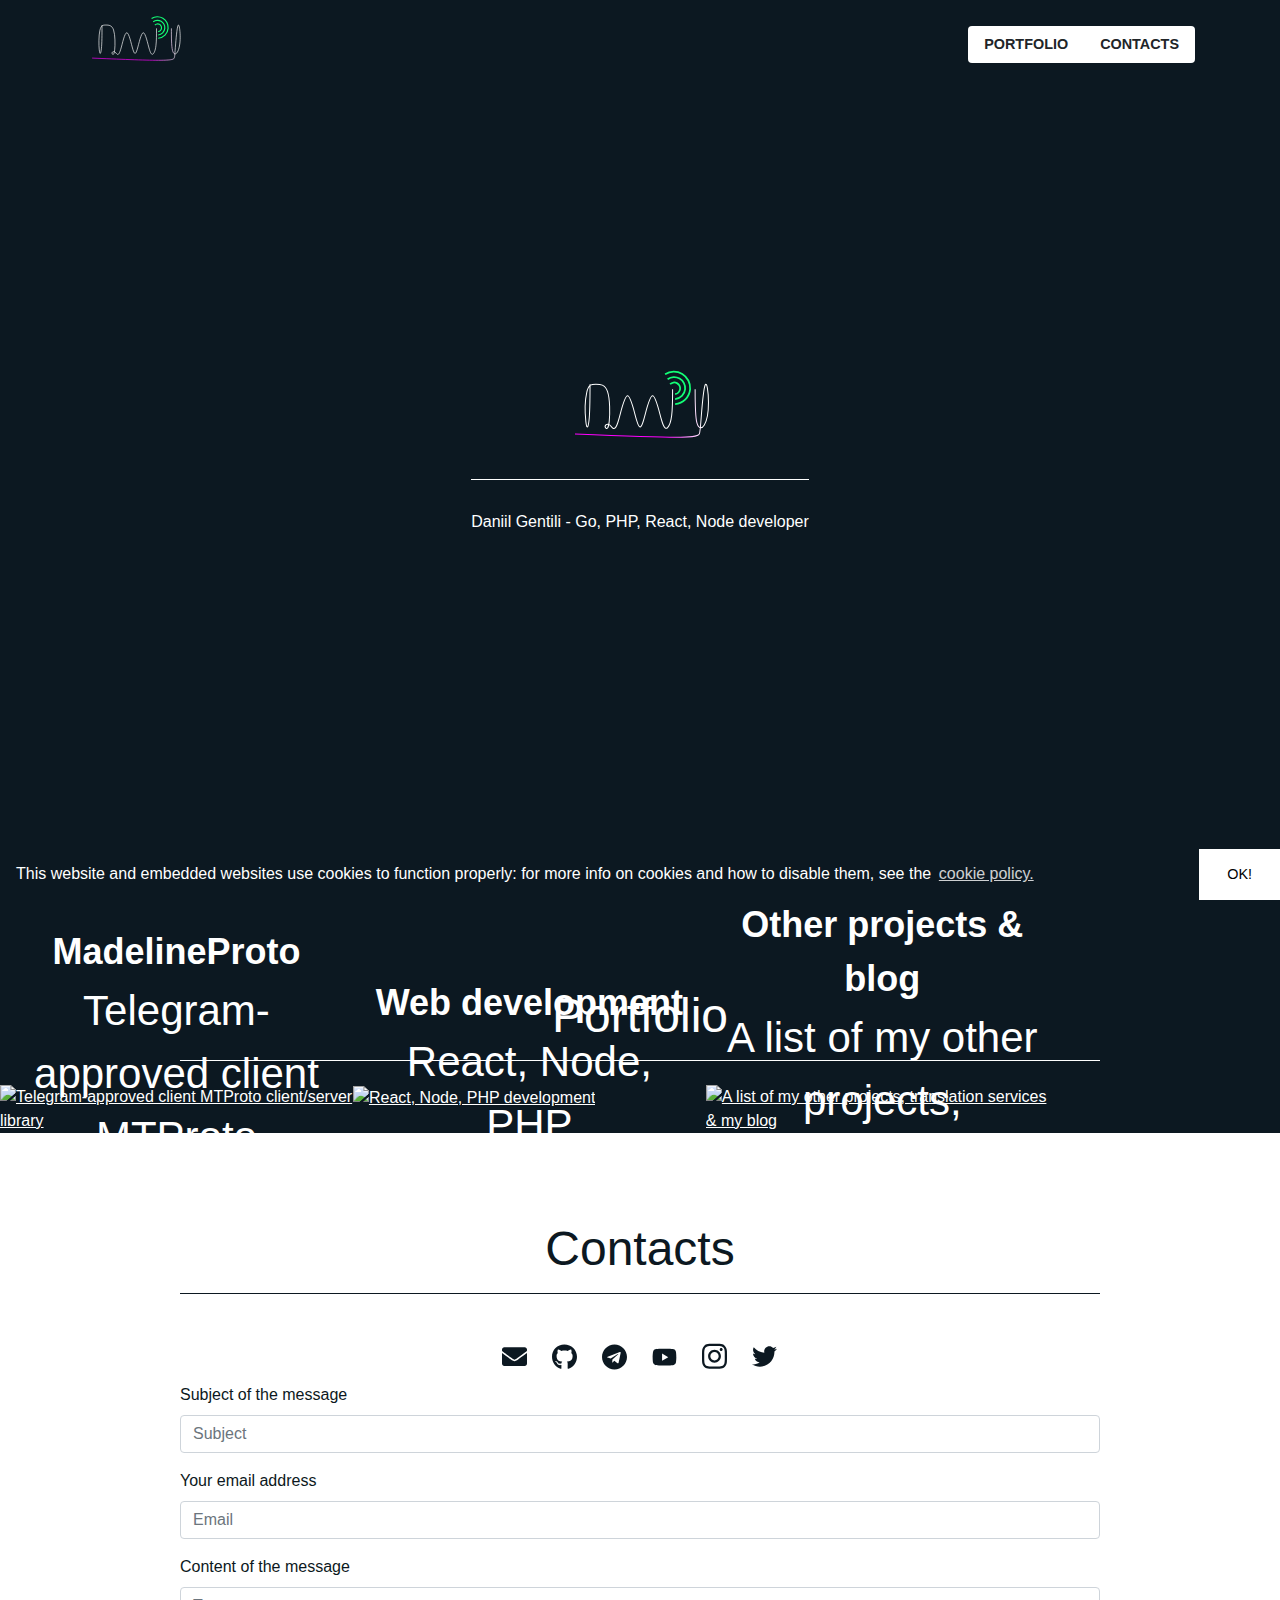
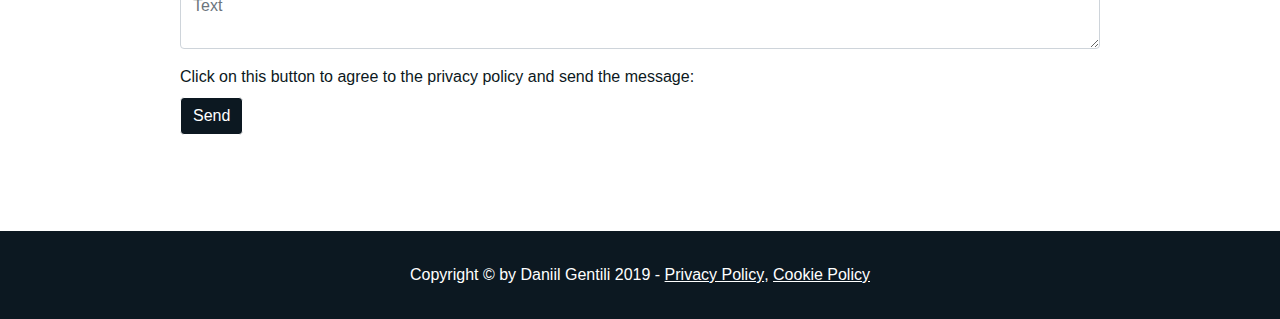
==== commit aa41abf5: "cleanup" ====
--- a/index.html
+++ b/index.html
@@ -1 +1 @@
-<!DOCTYPE html><html lang="en"><head><title>Daniil Gentili</title><meta charset="utf-8"><meta name="viewport" content="width=device-width,initial-scale=1,shrink-to-fit=no"><meta name="description" content="Student and PHP, React, Node developer"><meta name="language" content="en"><meta property="og:image:secure_url" content="https://daniil.it/img/bb5bbab61673faa6a306c83270fa4cd3.png"><meta name="twitter:card" content="summary"><meta name="twitter:site" content="@DaniilGentili"><meta name="twitter:image" content="https://daniil.it/img/bb5bbab61673faa6a306c83270fa4cd3.png"><meta name="twitter:title" content="Daniil Gentili"><meta name="twitter:description" content="Student and PHP, React, Node developer"><meta property="og:type" content="website"><meta property="og:locale" content="en"><meta property="og:title" content="Daniil Gentili"><meta property="og:description" content="Student and PHP, React, Node developer"><meta property="og:url" content="https://daniil.it"><meta property="og:site_name" content="Daniil Gentili"><!--[if lt IE 9]><script src="https://oss.maxcdn.com/libs/html5shiv/3.7.0/html5shiv.js"></script><![endif]--><script type="application/ld+json">{"name":"Daniil Gentili","description":"Student and PHP, React, Node developer","author":"Daniil Gentili","@type":"WebSite","url":"https://daniil.it","image":"https://daniil.it/img/ab79012abc195fba599b6e1867dc9b4a.svg","publisher":"Daniil Gentili","headline":"Daniil Gentili","@context":"http://schema.org"}</script><link rel="canonical" href="https://daniil.it"><link rel="sitemap" type="application/xml" title="Sitemap" href="https://daniil.it/sitemap.xml"><style>*,:after,:before{box-sizing:border-box}html{font-family:sans-serif;line-height:1.15;-webkit-text-size-adjust:100%}header,nav,section{display:block}body{margin:0;font-family:-apple-system,BlinkMacSystemFont,Segoe UI,Roboto,Helvetica Neue,Arial,Noto Sans,sans-serif,Apple Color Emoji,Segoe UI Emoji,Segoe UI Symbol,Noto Color Emoji;font-size:1rem;font-weight:400;line-height:1.5;color:#212529;text-align:left;background-color:#fff}hr{box-sizing:content-box;height:0;overflow:visible}h1,h2{margin-top:0;margin-bottom:.5rem}ul{margin-bottom:1rem}ul{margin-top:0}b{font-weight:bolder}a{color:#0c1821;text-decoration:none;background-color:transparent}img{border-style:none}img{vertical-align:middle}button{border-radius:0}button,input{margin:0;font-family:inherit;font-size:inherit;line-height:inherit}button,input{overflow:visible}button{text-transform:none}[type=button],button{-webkit-appearance:button}[type=button]::-moz-focus-inner,button::-moz-focus-inner{padding:0;border-style:none}::-webkit-file-upload-button{font:inherit;-webkit-appearance:button}h1,h2{margin-bottom:.5rem;font-weight:500;line-height:1.2}h1{font-size:2.5rem}h2{font-size:2rem}hr{margin-top:1rem;margin-bottom:1rem;border:0;border-top:1px solid rgba(0,0,0,.1)}.img-fluid{max-width:100%;height:auto}.container{width:100%;padding-right:15px;padding-left:15px;margin-right:auto;margin-left:auto}@media (min-width:576px){.container{max-width:540px}}@media (min-width:768px){.container{max-width:720px}}@media (min-width:992px){.container{max-width:960px}}@media (min-width:1200px){.container{max-width:1140px}}.container-fluid{width:100%;padding-right:15px;padding-left:15px;margin-right:auto;margin-left:auto}.row{display:flex;flex-wrap:wrap;margin-right:-15px;margin-left:-15px}.no-gutters{margin-right:0;margin-left:0}.no-gutters>[class*=col-]{padding-right:0;padding-left:0}.col-lg-10,.col-lg-4,.col-sm-6{position:relative;width:100%;padding-right:15px;padding-left:15px}@media (min-width:576px){.col-sm-6{flex:0 0 50%;max-width:50%}}@media (min-width:992px){.col-lg-4{flex:0 0 33.33333%;max-width:33.33333%}.col-lg-10{flex:0 0 83.33333%;max-width:83.33333%}}.collapse:not(.show){display:none}.nav-link{display:block;padding:.5rem 1rem}.navbar{position:relative;padding:.5rem 1rem}.navbar,.navbar>.container{display:flex;flex-wrap:wrap;align-items:center;justify-content:space-between}.navbar-brand{display:inline-block;padding-top:.3125rem;padding-bottom:.3125rem;margin-right:1rem;font-size:1.25rem;line-height:inherit;white-space:nowrap}.navbar-nav{display:flex;flex-direction:column;padding-left:0;margin-bottom:0;list-style:none}.navbar-nav .nav-link{padding-right:0;padding-left:0}.navbar-collapse{flex-basis:100%;flex-grow:1;align-items:center}.navbar-toggler{padding:.25rem .75rem;font-size:1.25rem;line-height:1;background-color:transparent;border:1px solid transparent;border-radius:.25rem}.navbar-toggler-icon{display:inline-block;width:1.5em;height:1.5em;vertical-align:middle;content:"";background:no-repeat 50%;background-size:100% 100%}@media (max-width:991.98px){.navbar-expand-lg>.container{padding-right:0;padding-left:0}}@media (min-width:992px){.navbar-expand-lg{flex-flow:row nowrap;justify-content:flex-start}.navbar-expand-lg .navbar-nav{flex-direction:row}.navbar-expand-lg .navbar-nav .nav-link{padding-right:.5rem;padding-left:.5rem}.navbar-expand-lg>.container{flex-wrap:nowrap}.navbar-expand-lg .navbar-collapse{display:flex!important;flex-basis:auto}.navbar-expand-lg .navbar-toggler{display:none}}.navbar-light .navbar-brand{color:rgba(0,0,0,.9)}.navbar-light .navbar-nav .nav-link{color:rgba(0,0,0,.5)}.navbar-light .navbar-toggler{color:rgba(0,0,0,.5);border-color:rgba(0,0,0,.1)}.navbar-light .navbar-toggler-icon{background-image:url("data:image/svg+xml;charset=utf-8,%3Csvg viewBox='0 0 30 30' xmlns='http://www.w3.org/2000/svg'%3E%3Cpath stroke='rgba(0, 0, 0, 0.5)' stroke-width='2' stroke-linecap='round' stroke-miterlimit='10' d='M4 7h22M4 15h22M4 23h22'/%3E%3C/svg%3E")}.bg-primary{background-color:#0c1821!important}.rounded{border-radius:.25rem!important}.d-none{display:none!important}.d-flex{display:flex!important}.fixed-top{top:0}.fixed-top{position:fixed;right:0;left:0;z-index:1030}.my-4{margin-top:1.5rem!important}.my-4{margin-bottom:1.5rem!important}.p-0{padding:0!important}.pb-0{padding-bottom:0!important}.my-auto{margin-top:auto!important}.mx-auto{margin-right:auto!important}.my-auto{margin-bottom:auto!important}.ml-auto,.mx-auto{margin-left:auto!important}.text-center{text-align:center!important}.text-white{color:#fff!important}header.masthead{height:100vh;padding-top:0;padding-bottom:0}header.masthead hr{margin-top:30px;margin-bottom:30px}#mainNav{background-color:#fff;border-bottom:1px solid;border-color:transparent;background-color:transparent}#mainNav .navbar-brand{font-weight:700;text-transform:uppercase;color:#0c1821}#mainNav .navbar-brand h1{position:relative}#mainNav .navbar-toggler{background-color:#fff}#mainNav .navbar-nav{background-color:#fff}#mainNav .navbar-nav>li.nav-item>a.nav-link{font-size:.9rem;font-weight:700;text-transform:uppercase;color:#212529}#mainNav .navbar-brand{color:hsla(0,0%,100%,.7)}#mainNav .navbar-nav>li.nav-item>a.nav-link{padding:.5rem 1rem}#mainNav .navbar-image-light{opacity:1!important;position:absolute;left:0}#mainNav .navbar-image-dark{opacity:0!important}section{padding:6rem 0}section h2{font-size:2.25rem;line-height:2rem}@media (min-width:992px){section h2{font-size:3rem;line-height:2.5rem}}.img-portfolio{height:100%;width:100vw;-o-object-fit:contain;object-fit:contain}:not(.navbar) a{font-weight:400}hr{border-color:#0c1821!important}a{outline:0;border:none;-moz-outline-style:none}.text-white hr{border-color:#fff!important}div{font-family:sans-serif;font-weight:300}h1{font-weight:600}</style><link href="/main.css?1d7b298703a698a7f450" rel="preload" as="style" onload="this.onload=null;this.rel='stylesheet'"><noscript><link href="/main.css?1d7b298703a698a7f450" rel="stylesheet"></noscript><script>!function(n){"use strict";n.loadCSS||(n.loadCSS=function(){});var o=loadCSS.relpreload={};if(o.support=function(){var e;try{e=n.document.createElement("link").relList.supports("preload")}catch(t){e=!1}return function(){return e}}(),o.bindMediaToggle=function(t){var e=t.media||"all";function a(){t.addEventListener?t.removeEventListener("load",a):t.attachEvent&&t.detachEvent("onload",a),t.setAttribute("onload",null),t.media=e}t.addEventListener?t.addEventListener("load",a):t.attachEvent&&t.attachEvent("onload",a),setTimeout(function(){t.rel="stylesheet",t.media="only x"}),setTimeout(a,3e3)},o.poly=function(){if(!o.support())for(var t=n.document.getElementsByTagName("link"),e=0;e<t.length;e++){var a=t[e];"preload"!==a.rel||"style"!==a.getAttribute("as")||a.getAttribute("data-loadcss")||(a.setAttribute("data-loadcss",!0),o.bindMediaToggle(a))}},!o.support()){o.poly();var t=n.setInterval(o.poly,500);n.addEventListener?n.addEventListener("load",function(){o.poly(),n.clearInterval(t)}):n.attachEvent&&n.attachEvent("onload",function(){o.poly(),n.clearInterval(t)})}"undefined"!=typeof exports?exports.loadCSS=loadCSS:n.loadCSS=loadCSS}("undefined"!=typeof global?global:this);</script><link rel="apple-touch-icon" sizes="180x180" href="/favicons/apple-touch-icon.png"><link rel="icon" type="image/png" sizes="32x32" href="/favicons/favicon-32x32.png"><link rel="icon" type="image/png" sizes="192x192" href="/favicons/android-chrome-192x192.png"><link rel="icon" type="image/png" sizes="16x16" href="/favicons/favicon-16x16.png"><link rel="manifest" href="/favicons/site.webmanifest"><link rel="shortcut icon" href="/favicons/favicon.ico"><meta property="og:image" content="https://daniil.it/favicons/open-graph.png"><meta name="msapplication-TileColor" content="#0c1821"><meta name="msapplication-TileImage" content="/favicons/mstile-144x144.png"><meta name="msapplication-config" content="/favicons/browserconfig.xml"><meta name="theme-color" content="#0c1821"></head><body id="page-top"><nav class="navbar navbar-expand-lg navbar-light d-print fixed-top" id="mainNav"><div class="container"><a title="Daniil Gentili" class="navbar-brand js-scroll-trigger" href="#page-top"><h1><img src="img/c60ec3414d1811a14678e054933b1ab0.svg" width="100" height="55" alt="Daniil Gentili" class="navbar-image-dark"><img src="img/ab79012abc195fba599b6e1867dc9b4a.svg" width="100" height="55" alt="Daniil Gentili" class="navbar-image-light"><div class="d-none">Daniil Gentili</div></h1></a><button class="navbar-toggler navbar-toggler-right" type="button" data-toggle="collapse" data-target="#mainNavBar" aria-controls="mainNavBar" aria-expanded="false" aria-label="Toggle navigation"><span class="navbar-toggler-icon"></span></button><div class="collapse navbar-collapse" id="mainNavBar"><ul class="navbar-nav ml-auto rounded"><li class="nav-item"><a class="nav-link js-scroll-trigger" href="#portfolio" title="Portfolio">Portfolio</a></li><li class="nav-item"><a class="nav-link js-scroll-trigger" href="#contacts" title="Contacts">Contacts</a></li></ul></div></div></nav><header class="masthead text-center d-flex text-white bg-primary"><div class="my-auto mx-auto"><div class="container"><img alt="Daniil Gentili" class="img-fluid" src="img/ab79012abc195fba599b6e1867dc9b4a.svg"><hr><b>Daniil Gentili</b> - Student and PHP, React, Node developer</div></div></header><section id="portfolio" class="pb-0 text-white bg-primary"><div class="container"><div class="row"><div class="mx-auto text-center col-lg-10"><h2 class="section-heading">Portfolio</h2><hr class="light my-4"></div></div></div><div class="container-fluid p-0"><div class="row no-gutters"><div class><div><div class="popup-gallery"><div class="row no-gutters"><div class="col-sm-6 col-lg-4"><a title="MadelineProto" class="portfolio-box" href="#MadelineProto" data-toggle="modal"><img class="img-fluid img-portfolio bg-primary" src="img/99e516188945ebf52419b13f00ebaef2.svg" alt="Telegram-approved client MTProto client/server library"><div class="portfolio-box-caption"><div class="portfolio-box-caption-content"><div class="project-category text-faded">MadelineProto</div><div class="project-name">Telegram-approved client MTProto client/server library</div></div></div></a></div><div class="col-sm-6 col-lg-4"><a title="Web development" class="portfolio-box" href="#webdev" data-toggle="modal"><img class="img-fluid img-portfolio bg-primary" src="img/eeb3e09752456ba1112e0bc572af2823.svg" alt="React, Node, PHP development"><div class="portfolio-box-caption"><div class="portfolio-box-caption-content"><div class="project-category text-faded">Web development</div><div class="project-name">React, Node, PHP development</div></div></div></a></div><div class="col-sm-6 col-lg-4"><a title="Other projects &amp; blog" class="portfolio-box" href="#github" data-toggle="modal"><img class="img-fluid img-portfolio bg-primary" src="img/227bdda839cb4d7e9e0e2c3bd4887302.svg" alt="A list of my other projects, translation services &amp; my blog"><div class="portfolio-box-caption"><div class="portfolio-box-caption-content"><div class="project-category text-faded">Other projects &amp; blog</div><div class="project-name">A list of my other projects, translation services &amp; my blog</div></div></div></a></div></div></div><div class="modal fade" id="MadelineProto" tabindex="-1" role="dialog" aria-hidden="true" aria-labelledby="MadelineProtoTitle"><div class="modal-dialog" role="document"><div class="modal-content text-primary bg-white"><div class="modal-header"><h5 class="modal-title" id="MadelineProtoTitle">MadelineProto</h5><button type="button" class="close" data-dismiss="modal" aria-label="Close"><span aria-hidden="true">×</span></button></div><div class="modal-body">MadelineProto is a client/server library for the Telegram messenger, with full support for every user-API method, truly LOADS of abstractions, and async logic in the alpha version.<br><b>It is <a target="_blank" rel="noopener" href="https://telegram.org/apps#unofficial-apps">approved by Telegram</a></b>.<br>It also supports playing and recording VoIP telegram phone calls, secret chats, and much more!<br>Head over to <a target="_blank" rel="noopener" href="https://docs.madelineproto.xyz">docs.madelineproto.xyz</a> for a full installation and usage tutorial.<hr class="dark my-4"><h3>Contacts</h3><div class="text-center"><a rel="noopener" title="Email address" href="mailto:daniil@daniil.it" target="_blank" class="btn-social btn-outline"><svg aria-hidden="true" focusable="false" data-prefix="fas" data-icon="envelope" class="svg-inline--fa fa-envelope fa-w-16 fa-fw" role="img" xmlns="http://www.w3.org/2000/svg" viewbox="0 0 512 512"><path fill="currentColor" d="M502.3 190.8c3.9-3.1 9.7-.2 9.7 4.7V400c0 26.5-21.5 48-48 48H48c-26.5 0-48-21.5-48-48V195.6c0-5 5.7-7.8 9.7-4.7 22.4 17.4 52.1 39.5 154.1 113.6 21.1 15.4 56.7 47.8 92.2 47.6 35.7.3 72-32.8 92.3-47.6 102-74.1 131.6-96.3 154-113.7zM256 320c23.2.4 56.6-29.2 73.4-41.4 132.7-96.3 142.8-104.7 173.4-128.7 5.8-4.5 9.2-11.5 9.2-18.9v-19c0-26.5-21.5-48-48-48H48C21.5 64 0 85.5 0 112v19c0 7.4 3.4 14.3 9.2 18.9 30.6 23.9 40.7 32.4 173.4 128.7 16.8 12.2 50.2 41.8 73.4 41.4z"/></svg></a><a rel="noopener" title="Github" href="https://github.com/danog" target="_blank" class="btn-social btn-outline"><svg aria-hidden="true" focusable="false" data-prefix="fab" data-icon="github" class="svg-inline--fa fa-github fa-w-16 fa-fw" role="img" xmlns="http://www.w3.org/2000/svg" viewbox="0 0 496 512"><path fill="currentColor" d="M165.9 397.4c0 2-2.3 3.6-5.2 3.6-3.3.3-5.6-1.3-5.6-3.6 0-2 2.3-3.6 5.2-3.6 3-.3 5.6 1.3 5.6 3.6zm-31.1-4.5c-.7 2 1.3 4.3 4.3 4.9 2.6 1 5.6 0 6.2-2s-1.3-4.3-4.3-5.2c-2.6-.7-5.5.3-6.2 2.3zm44.2-1.7c-2.9.7-4.9 2.6-4.6 4.9.3 2 2.9 3.3 5.9 2.6 2.9-.7 4.9-2.6 4.6-4.6-.3-1.9-3-3.2-5.9-2.9zM244.8 8C106.1 8 0 113.3 0 252c0 110.9 69.8 205.8 169.5 239.2 12.8 2.3 17.3-5.6 17.3-12.1 0-6.2-.3-40.4-.3-61.4 0 0-70 15-84.7-29.8 0 0-11.4-29.1-27.8-36.6 0 0-22.9-15.7 1.6-15.4 0 0 24.9 2 38.6 25.8 21.9 38.6 58.6 27.5 72.9 20.9 2.3-16 8.8-27.1 16-33.7-55.9-6.2-112.3-14.3-112.3-110.5 0-27.5 7.6-41.3 23.6-58.9-2.6-6.5-11.1-33.3 2.6-67.9 20.9-6.5 69 27 69 27 20-5.6 41.5-8.5 62.8-8.5s42.8 2.9 62.8 8.5c0 0 48.1-33.6 69-27 13.7 34.7 5.2 61.4 2.6 67.9 16 17.7 25.8 31.5 25.8 58.9 0 96.5-58.9 104.2-114.8 110.5 9.2 7.9 17 22.9 17 46.4 0 33.7-.3 75.4-.3 83.6 0 6.5 4.6 14.4 17.3 12.1C428.2 457.8 496 362.9 496 252 496 113.3 383.5 8 244.8 8zM97.2 352.9c-1.3 1-1 3.3.7 5.2 1.6 1.6 3.9 2.3 5.2 1 1.3-1 1-3.3-.7-5.2-1.6-1.6-3.9-2.3-5.2-1zm-10.8-8.1c-.7 1.3.3 2.9 2.3 3.9 1.6 1 3.6.7 4.3-.7.7-1.3-.3-2.9-2.3-3.9-2-.6-3.6-.3-4.3.7zm32.4 35.6c-1.6 1.3-1 4.3 1.3 6.2 2.3 2.3 5.2 2.6 6.5 1 1.3-1.3.7-4.3-1.3-6.2-2.2-2.3-5.2-2.6-6.5-1zm-11.4-14.7c-1.6 1-1.6 3.6 0 5.9 1.6 2.3 4.3 3.3 5.6 2.3 1.6-1.3 1.6-3.9 0-6.2-1.4-2.3-4-3.3-5.6-2z"/></svg></a><a rel="noopener" title="Telegram" href="https://t.me/s/DaniilGentili" target="_blank" class="btn-social btn-outline"><svg aria-hidden="true" focusable="false" data-prefix="fab" data-icon="telegram" class="svg-inline--fa fa-telegram fa-w-16 fa-fw" role="img" xmlns="http://www.w3.org/2000/svg" viewbox="0 0 496 512"><path fill="currentColor" d="M248 8C111 8 0 119 0 256s111 248 248 248 248-111 248-248S385 8 248 8zm121.8 169.9l-40.7 191.8c-3 13.6-11.1 16.9-22.4 10.5l-62-45.7-29.9 28.8c-3.3 3.3-6.1 6.1-12.5 6.1l4.4-63.1 114.9-103.8c5-4.4-1.1-6.9-7.7-2.5l-142 89.4-61.2-19.1c-13.3-4.2-13.6-13.3 2.8-19.7l239.1-92.2c11.1-4 20.8 2.7 17.2 19.5z"/></svg></a><a rel="noopener" title="Youtube" href="https://youtube.com/DaniilGentili" target="_blank" class="btn-social btn-outline"><svg aria-hidden="true" focusable="false" data-prefix="fab" data-icon="youtube" class="svg-inline--fa fa-youtube fa-w-18 fa-fw" role="img" xmlns="http://www.w3.org/2000/svg" viewbox="0 0 576 512"><path fill="currentColor" d="M549.655 124.083c-6.281-23.65-24.787-42.276-48.284-48.597C458.781 64 288 64 288 64S117.22 64 74.629 75.486c-23.497 6.322-42.003 24.947-48.284 48.597-11.412 42.867-11.412 132.305-11.412 132.305s0 89.438 11.412 132.305c6.281 23.65 24.787 41.5 48.284 47.821C117.22 448 288 448 288 448s170.78 0 213.371-11.486c23.497-6.321 42.003-24.171 48.284-47.821 11.412-42.867 11.412-132.305 11.412-132.305s0-89.438-11.412-132.305zm-317.51 213.508V175.185l142.739 81.205-142.739 81.201z"/></svg></a><a rel="noopener" title="Instagram" href="https://instagram.com/danogentili" target="_blank" class="btn-social btn-outline"><svg aria-hidden="true" focusable="false" data-prefix="fab" data-icon="instagram" class="svg-inline--fa fa-instagram fa-w-14 fa-fw" role="img" xmlns="http://www.w3.org/2000/svg" viewbox="0 0 448 512"><path fill="currentColor" d="M224.1 141c-63.6 0-114.9 51.3-114.9 114.9s51.3 114.9 114.9 114.9S339 319.5 339 255.9 287.7 141 224.1 141zm0 189.6c-41.1 0-74.7-33.5-74.7-74.7s33.5-74.7 74.7-74.7 74.7 33.5 74.7 74.7-33.6 74.7-74.7 74.7zm146.4-194.3c0 14.9-12 26.8-26.8 26.8-14.9 0-26.8-12-26.8-26.8s12-26.8 26.8-26.8 26.8 12 26.8 26.8zm76.1 27.2c-1.7-35.9-9.9-67.7-36.2-93.9-26.2-26.2-58-34.4-93.9-36.2-37-2.1-147.9-2.1-184.9 0-35.8 1.7-67.6 9.9-93.9 36.1s-34.4 58-36.2 93.9c-2.1 37-2.1 147.9 0 184.9 1.7 35.9 9.9 67.7 36.2 93.9s58 34.4 93.9 36.2c37 2.1 147.9 2.1 184.9 0 35.9-1.7 67.7-9.9 93.9-36.2 26.2-26.2 34.4-58 36.2-93.9 2.1-37 2.1-147.8 0-184.8zM398.8 388c-7.8 19.6-22.9 34.7-42.6 42.6-29.5 11.7-99.5 9-132.1 9s-102.7 2.6-132.1-9c-19.6-7.8-34.7-22.9-42.6-42.6-11.7-29.5-9-99.5-9-132.1s-2.6-102.7 9-132.1c7.8-19.6 22.9-34.7 42.6-42.6 29.5-11.7 99.5-9 132.1-9s102.7-2.6 132.1 9c19.6 7.8 34.7 22.9 42.6 42.6 11.7 29.5 9 99.5 9 132.1s2.7 102.7-9 132.1z"/></svg></a><a rel="noopener" title="Twitter" href="https://twitter.com/DaniilGentili" target="_blank" class="btn-social btn-outline"><svg aria-hidden="true" focusable="false" data-prefix="fab" data-icon="twitter" class="svg-inline--fa fa-twitter fa-w-16 fa-fw" role="img" xmlns="http://www.w3.org/2000/svg" viewbox="0 0 512 512"><path fill="currentColor" d="M459.37 151.716c.325 4.548.325 9.097.325 13.645 0 138.72-105.583 298.558-298.558 298.558-59.452 0-114.68-17.219-161.137-47.106 8.447.974 16.568 1.299 25.34 1.299 49.055 0 94.213-16.568 130.274-44.832-46.132-.975-84.792-31.188-98.112-72.772 6.498.974 12.995 1.624 19.818 1.624 9.421 0 18.843-1.3 27.614-3.573-48.081-9.747-84.143-51.98-84.143-102.985v-1.299c13.969 7.797 30.214 12.67 47.431 13.319-28.264-18.843-46.781-51.005-46.781-87.391 0-19.492 5.197-37.36 14.294-52.954 51.655 63.675 129.3 105.258 216.365 109.807-1.624-7.797-2.599-15.918-2.599-24.04 0-57.828 46.782-104.934 104.934-104.934 30.213 0 57.502 12.67 76.67 33.137 23.715-4.548 46.456-13.32 66.599-25.34-7.798 24.366-24.366 44.833-46.132 57.827 21.117-2.273 41.584-8.122 60.426-16.243-14.292 20.791-32.161 39.308-52.628 54.253z"/></svg></a></div><br><form id="contact-formMadelineProto" action="https://formspree.io/daniil@daniil.it" method="POST" class="validate-me" novalidate><div class="form-group"><label for="contact-formMadelineProto_subject">Subject of the message</label><input name="_subject" id="contact-formMadelineProto_subject" required class="form-control" placeholder="Subject"><div class="invalid-feedback">Enter a subject!</div></div><div class="form-group"><label for="contact-formMadelineProto_replyto">Your email address</label><input type="email" name="_replyto" id="contact-formMadelineProto_replyto" required class="form-control" placeholder="Email"><div class="invalid-feedback">Enter a valid email address!</div></div><div class="form-group"><label for="contact-formMadelineProtoname">Content of the message</label><textarea name="name" id="contact-formMadelineProtoname" required class="form-control" placeholder="Text"></textarea><div class="invalid-feedback">Input a message!</div></div><input type="hidden" name="_language" id="contact-formMadelineProto_language"><div class="form-group"><input name="_gotcha" id="contact-formMadelineProto_gotcha" class="form-control d-none"></div><div><label for="contact-formMadelineProtoundefined">Click on this button to agree to the privacy policy and send the message:</label><br><button type="submit" id="contact-formMadelineProtoundefined" class="btn btn-primary" value="Send">Send</button></div></form></div><div class="modal-footer"><button type="button" class="btn btn-secondary" data-dismiss="modal">Close</button></div></div></div></div><div class="modal fade" id="webdev" tabindex="-1" role="dialog" aria-hidden="true" aria-labelledby="webdevTitle"><div class="modal-dialog" role="document"><div class="modal-content text-primary bg-white"><div class="modal-header"><h5 class="modal-title" id="webdevTitle">Web development</h5><button type="button" class="close" data-dismiss="modal" aria-label="Close"><span aria-hidden="true">×</span></button></div><div class="modal-body">I have experience developing full-stack websites and APIs, based on modern web frontend technologies such as React, Gulp and Webpack.<br>On the backend, I usually would use a Node, PHP or Ruby on Rails stack.<br>Here&#x27;s a list of websites I have created:<br><br><ul><li><a target="_blank" rel="noopener" href="https://fantasiadanzarovigo.com">fantasiadanzarovigo.com</a> - Static website built using a custom and highly customizable and SEO-friendly react+gulp+webpack boilerplate.<br></li><li><a target="_blank" rel="noopener" href="https://daniil.it">This website</a> - Built using the same SEO-friendly react+gulp+webpack boilerplate.<br></li></ul><hr class="dark my-4"><h3>Contacts</h3><div class="text-center"><a rel="noopener" title="Email address" href="mailto:daniil@daniil.it" target="_blank" class="btn-social btn-outline"><svg aria-hidden="true" focusable="false" data-prefix="fas" data-icon="envelope" class="svg-inline--fa fa-envelope fa-w-16 fa-fw" role="img" xmlns="http://www.w3.org/2000/svg" viewbox="0 0 512 512"><path fill="currentColor" d="M502.3 190.8c3.9-3.1 9.7-.2 9.7 4.7V400c0 26.5-21.5 48-48 48H48c-26.5 0-48-21.5-48-48V195.6c0-5 5.7-7.8 9.7-4.7 22.4 17.4 52.1 39.5 154.1 113.6 21.1 15.4 56.7 47.8 92.2 47.6 35.7.3 72-32.8 92.3-47.6 102-74.1 131.6-96.3 154-113.7zM256 320c23.2.4 56.6-29.2 73.4-41.4 132.7-96.3 142.8-104.7 173.4-128.7 5.8-4.5 9.2-11.5 9.2-18.9v-19c0-26.5-21.5-48-48-48H48C21.5 64 0 85.5 0 112v19c0 7.4 3.4 14.3 9.2 18.9 30.6 23.9 40.7 32.4 173.4 128.7 16.8 12.2 50.2 41.8 73.4 41.4z"/></svg></a><a rel="noopener" title="Github" href="https://github.com/danog" target="_blank" class="btn-social btn-outline"><svg aria-hidden="true" focusable="false" data-prefix="fab" data-icon="github" class="svg-inline--fa fa-github fa-w-16 fa-fw" role="img" xmlns="http://www.w3.org/2000/svg" viewbox="0 0 496 512"><path fill="currentColor" d="M165.9 397.4c0 2-2.3 3.6-5.2 3.6-3.3.3-5.6-1.3-5.6-3.6 0-2 2.3-3.6 5.2-3.6 3-.3 5.6 1.3 5.6 3.6zm-31.1-4.5c-.7 2 1.3 4.3 4.3 4.9 2.6 1 5.6 0 6.2-2s-1.3-4.3-4.3-5.2c-2.6-.7-5.5.3-6.2 2.3zm44.2-1.7c-2.9.7-4.9 2.6-4.6 4.9.3 2 2.9 3.3 5.9 2.6 2.9-.7 4.9-2.6 4.6-4.6-.3-1.9-3-3.2-5.9-2.9zM244.8 8C106.1 8 0 113.3 0 252c0 110.9 69.8 205.8 169.5 239.2 12.8 2.3 17.3-5.6 17.3-12.1 0-6.2-.3-40.4-.3-61.4 0 0-70 15-84.7-29.8 0 0-11.4-29.1-27.8-36.6 0 0-22.9-15.7 1.6-15.4 0 0 24.9 2 38.6 25.8 21.9 38.6 58.6 27.5 72.9 20.9 2.3-16 8.8-27.1 16-33.7-55.9-6.2-112.3-14.3-112.3-110.5 0-27.5 7.6-41.3 23.6-58.9-2.6-6.5-11.1-33.3 2.6-67.9 20.9-6.5 69 27 69 27 20-5.6 41.5-8.5 62.8-8.5s42.8 2.9 62.8 8.5c0 0 48.1-33.6 69-27 13.7 34.7 5.2 61.4 2.6 67.9 16 17.7 25.8 31.5 25.8 58.9 0 96.5-58.9 104.2-114.8 110.5 9.2 7.9 17 22.9 17 46.4 0 33.7-.3 75.4-.3 83.6 0 6.5 4.6 14.4 17.3 12.1C428.2 457.8 496 362.9 496 252 496 113.3 383.5 8 244.8 8zM97.2 352.9c-1.3 1-1 3.3.7 5.2 1.6 1.6 3.9 2.3 5.2 1 1.3-1 1-3.3-.7-5.2-1.6-1.6-3.9-2.3-5.2-1zm-10.8-8.1c-.7 1.3.3 2.9 2.3 3.9 1.6 1 3.6.7 4.3-.7.7-1.3-.3-2.9-2.3-3.9-2-.6-3.6-.3-4.3.7zm32.4 35.6c-1.6 1.3-1 4.3 1.3 6.2 2.3 2.3 5.2 2.6 6.5 1 1.3-1.3.7-4.3-1.3-6.2-2.2-2.3-5.2-2.6-6.5-1zm-11.4-14.7c-1.6 1-1.6 3.6 0 5.9 1.6 2.3 4.3 3.3 5.6 2.3 1.6-1.3 1.6-3.9 0-6.2-1.4-2.3-4-3.3-5.6-2z"/></svg></a><a rel="noopener" title="Telegram" href="https://t.me/s/DaniilGentili" target="_blank" class="btn-social btn-outline"><svg aria-hidden="true" focusable="false" data-prefix="fab" data-icon="telegram" class="svg-inline--fa fa-telegram fa-w-16 fa-fw" role="img" xmlns="http://www.w3.org/2000/svg" viewbox="0 0 496 512"><path fill="currentColor" d="M248 8C111 8 0 119 0 256s111 248 248 248 248-111 248-248S385 8 248 8zm121.8 169.9l-40.7 191.8c-3 13.6-11.1 16.9-22.4 10.5l-62-45.7-29.9 28.8c-3.3 3.3-6.1 6.1-12.5 6.1l4.4-63.1 114.9-103.8c5-4.4-1.1-6.9-7.7-2.5l-142 89.4-61.2-19.1c-13.3-4.2-13.6-13.3 2.8-19.7l239.1-92.2c11.1-4 20.8 2.7 17.2 19.5z"/></svg></a><a rel="noopener" title="Youtube" href="https://youtube.com/DaniilGentili" target="_blank" class="btn-social btn-outline"><svg aria-hidden="true" focusable="false" data-prefix="fab" data-icon="youtube" class="svg-inline--fa fa-youtube fa-w-18 fa-fw" role="img" xmlns="http://www.w3.org/2000/svg" viewbox="0 0 576 512"><path fill="currentColor" d="M549.655 124.083c-6.281-23.65-24.787-42.276-48.284-48.597C458.781 64 288 64 288 64S117.22 64 74.629 75.486c-23.497 6.322-42.003 24.947-48.284 48.597-11.412 42.867-11.412 132.305-11.412 132.305s0 89.438 11.412 132.305c6.281 23.65 24.787 41.5 48.284 47.821C117.22 448 288 448 288 448s170.78 0 213.371-11.486c23.497-6.321 42.003-24.171 48.284-47.821 11.412-42.867 11.412-132.305 11.412-132.305s0-89.438-11.412-132.305zm-317.51 213.508V175.185l142.739 81.205-142.739 81.201z"/></svg></a><a rel="noopener" title="Instagram" href="https://instagram.com/danogentili" target="_blank" class="btn-social btn-outline"><svg aria-hidden="true" focusable="false" data-prefix="fab" data-icon="instagram" class="svg-inline--fa fa-instagram fa-w-14 fa-fw" role="img" xmlns="http://www.w3.org/2000/svg" viewbox="0 0 448 512"><path fill="currentColor" d="M224.1 141c-63.6 0-114.9 51.3-114.9 114.9s51.3 114.9 114.9 114.9S339 319.5 339 255.9 287.7 141 224.1 141zm0 189.6c-41.1 0-74.7-33.5-74.7-74.7s33.5-74.7 74.7-74.7 74.7 33.5 74.7 74.7-33.6 74.7-74.7 74.7zm146.4-194.3c0 14.9-12 26.8-26.8 26.8-14.9 0-26.8-12-26.8-26.8s12-26.8 26.8-26.8 26.8 12 26.8 26.8zm76.1 27.2c-1.7-35.9-9.9-67.7-36.2-93.9-26.2-26.2-58-34.4-93.9-36.2-37-2.1-147.9-2.1-184.9 0-35.8 1.7-67.6 9.9-93.9 36.1s-34.4 58-36.2 93.9c-2.1 37-2.1 147.9 0 184.9 1.7 35.9 9.9 67.7 36.2 93.9s58 34.4 93.9 36.2c37 2.1 147.9 2.1 184.9 0 35.9-1.7 67.7-9.9 93.9-36.2 26.2-26.2 34.4-58 36.2-93.9 2.1-37 2.1-147.8 0-184.8zM398.8 388c-7.8 19.6-22.9 34.7-42.6 42.6-29.5 11.7-99.5 9-132.1 9s-102.7 2.6-132.1-9c-19.6-7.8-34.7-22.9-42.6-42.6-11.7-29.5-9-99.5-9-132.1s-2.6-102.7 9-132.1c7.8-19.6 22.9-34.7 42.6-42.6 29.5-11.7 99.5-9 132.1-9s102.7-2.6 132.1 9c19.6 7.8 34.7 22.9 42.6 42.6 11.7 29.5 9 99.5 9 132.1s2.7 102.7-9 132.1z"/></svg></a><a rel="noopener" title="Twitter" href="https://twitter.com/DaniilGentili" target="_blank" class="btn-social btn-outline"><svg aria-hidden="true" focusable="false" data-prefix="fab" data-icon="twitter" class="svg-inline--fa fa-twitter fa-w-16 fa-fw" role="img" xmlns="http://www.w3.org/2000/svg" viewbox="0 0 512 512"><path fill="currentColor" d="M459.37 151.716c.325 4.548.325 9.097.325 13.645 0 138.72-105.583 298.558-298.558 298.558-59.452 0-114.68-17.219-161.137-47.106 8.447.974 16.568 1.299 25.34 1.299 49.055 0 94.213-16.568 130.274-44.832-46.132-.975-84.792-31.188-98.112-72.772 6.498.974 12.995 1.624 19.818 1.624 9.421 0 18.843-1.3 27.614-3.573-48.081-9.747-84.143-51.98-84.143-102.985v-1.299c13.969 7.797 30.214 12.67 47.431 13.319-28.264-18.843-46.781-51.005-46.781-87.391 0-19.492 5.197-37.36 14.294-52.954 51.655 63.675 129.3 105.258 216.365 109.807-1.624-7.797-2.599-15.918-2.599-24.04 0-57.828 46.782-104.934 104.934-104.934 30.213 0 57.502 12.67 76.67 33.137 23.715-4.548 46.456-13.32 66.599-25.34-7.798 24.366-24.366 44.833-46.132 57.827 21.117-2.273 41.584-8.122 60.426-16.243-14.292 20.791-32.161 39.308-52.628 54.253z"/></svg></a></div><br><form id="contact-formwebdev" action="https://formspree.io/daniil@daniil.it" method="POST" class="validate-me" novalidate><div class="form-group"><label for="contact-formwebdev_subject">Subject of the message</label><input name="_subject" id="contact-formwebdev_subject" required class="form-control" placeholder="Subject"><div class="invalid-feedback">Enter a subject!</div></div><div class="form-group"><label for="contact-formwebdev_replyto">Your email address</label><input type="email" name="_replyto" id="contact-formwebdev_replyto" required class="form-control" placeholder="Email"><div class="invalid-feedback">Enter a valid email address!</div></div><div class="form-group"><label for="contact-formwebdevname">Content of the message</label><textarea name="name" id="contact-formwebdevname" required class="form-control" placeholder="Text"></textarea><div class="invalid-feedback">Input a message!</div></div><input type="hidden" name="_language" id="contact-formwebdev_language"><div class="form-group"><input name="_gotcha" id="contact-formwebdev_gotcha" class="form-control d-none"></div><div><label for="contact-formwebdevundefined">Click on this button to agree to the privacy policy and send the message:</label><br><button type="submit" id="contact-formwebdevundefined" class="btn btn-primary" value="Send">Send</button></div></form></div><div class="modal-footer"><button type="button" class="btn btn-secondary" data-dismiss="modal">Close</button></div></div></div></div><div class="modal fade" id="github" tabindex="-1" role="dialog" aria-hidden="true" aria-labelledby="githubTitle"><div class="modal-dialog" role="document"><div class="modal-content text-primary bg-white"><div class="modal-header"><h5 class="modal-title" id="githubTitle">Other projects &amp; blog</h5><button type="button" class="close" data-dismiss="modal" aria-label="Close"><span aria-hidden="true">×</span></button></div><div class="modal-body">You can check out my <a target="_blank" rel="noopener" href="https://t.me/s/daniilgentili">blog on Telegram</a>, and you can talk to me in one of <a target="_blank" rel="noopener" href="https://t.me/pwrtelegramgroup">my groups</a>.<br>I also have multiple other projects going on:<ul><li><a target="_blank" rel="noopener" href="https://github.com/danog">Github profile</a> - Here you can find multiple open-source projects and libraries of mine written in various languages.<br></li><li><a target="_blank" rel="noopener" href="http://danuntu.magix.net">Danuntu</a> - a custom Ubuntu distro for android sticks called Danuntu!<br>It can be installed on any device (not only sticks but also tablets and phones) that have a recovery kernel and a Ubuntu kernel ported for their CPU.<br></li><li><a target="_blank" rel="noopener" href="https://se208bwhacks.daniil.it">SE208BWhacks</a> - A website for various hacks I made for the SE208BW, a router/NAS/DVD reader/writer.<br>On my SE208BW hacks website I have written hacks and guides to chroot debian, install ipkg, flash my customized SuperHub firmware, download files on a USB drive using the SE208BW, modify the system ramdisk of the latter, burn DVDs from ISOs and much more!<br></li><li><a target="_blank" rel="noopener" href="https://www.modaco.com/forums/topic/374053-bluerom-a-new-custom-rom-for-the-acer-liquid-mini-with-super-easy-without-pc-installation-method/">BLUEROM</a>, a new custom ROM for the Acer liquid mini with super easy without PC installation method!<br></li><li><a target="_blank" rel="noopener" href="https://video.daniil.it">video.daniil.it</a> - Here you can find an old project of mine, a simple bash script + website to download videos.<br></li><li><a target="_blank" rel="noopener" href="https://youtube.com/DaniilGentili">YouTube channel</a> - On my youtube channel you can find lots of various videos, from piano videos to android and electronics tutorials, to meme livestreams.<br></li><li>I know English (C1), as well as Italian and Russian (native speaker). I also understand Spanish.<br>I have done quite a few translations around the Internet:<ul><li>I have translated a few apps (<a target="_blank" rel="noopener" href="https://play.google.com/store/apps/details?id=lt.andro.screensize">Screen size</a>, <a target="_blank" rel="noopener" href="https://play.google.com/store/apps/details?id=tuba.tools">hex editor</a>) and quite a few games (<a target="_blank" rel="noopener" href="https://itunes.apple.com/it/app/masha-e-orso-ricerca-e-salvataggio/id805425635?mt=8">Masha and the Bear: Search and Rescue</a>, <a target="_blank" rel="noopener" href="https://play.google.com/store/apps/details?id=com.appsministry.fixikirepair">Fixiki</a>, <a target="_blank" rel="noopener" href="https://play.google.com/store/apps/details?id=com.appsministry.lalaloopsy">Lalaloopsy</a>) in italian.<br></li><li>I have also dubbed in Italian some videos of scientific toys made by Arvind Gupta:<br><div class="embed-lazy-load" data-src="https://www.youtube-nocookie.com/embed/icLngEcYaJ0"></div><br><div class="embed-lazy-load" data-src="https://www.youtube-nocookie.com/embed/A0SzlALTWGI"></div><br><div class="embed-lazy-load" data-src="https://www.youtube-nocookie.com/embed/ja4h2nw38F8"></div></li></ul></li></ul><hr class="dark my-4"><h3>Contacts</h3><div class="text-center"><a rel="noopener" title="Email address" href="mailto:daniil@daniil.it" target="_blank" class="btn-social btn-outline"><svg aria-hidden="true" focusable="false" data-prefix="fas" data-icon="envelope" class="svg-inline--fa fa-envelope fa-w-16 fa-fw" role="img" xmlns="http://www.w3.org/2000/svg" viewbox="0 0 512 512"><path fill="currentColor" d="M502.3 190.8c3.9-3.1 9.7-.2 9.7 4.7V400c0 26.5-21.5 48-48 48H48c-26.5 0-48-21.5-48-48V195.6c0-5 5.7-7.8 9.7-4.7 22.4 17.4 52.1 39.5 154.1 113.6 21.1 15.4 56.7 47.8 92.2 47.6 35.7.3 72-32.8 92.3-47.6 102-74.1 131.6-96.3 154-113.7zM256 320c23.2.4 56.6-29.2 73.4-41.4 132.7-96.3 142.8-104.7 173.4-128.7 5.8-4.5 9.2-11.5 9.2-18.9v-19c0-26.5-21.5-48-48-48H48C21.5 64 0 85.5 0 112v19c0 7.4 3.4 14.3 9.2 18.9 30.6 23.9 40.7 32.4 173.4 128.7 16.8 12.2 50.2 41.8 73.4 41.4z"/></svg></a><a rel="noopener" title="Github" href="https://github.com/danog" target="_blank" class="btn-social btn-outline"><svg aria-hidden="true" focusable="false" data-prefix="fab" data-icon="github" class="svg-inline--fa fa-github fa-w-16 fa-fw" role="img" xmlns="http://www.w3.org/2000/svg" viewbox="0 0 496 512"><path fill="currentColor" d="M165.9 397.4c0 2-2.3 3.6-5.2 3.6-3.3.3-5.6-1.3-5.6-3.6 0-2 2.3-3.6 5.2-3.6 3-.3 5.6 1.3 5.6 3.6zm-31.1-4.5c-.7 2 1.3 4.3 4.3 4.9 2.6 1 5.6 0 6.2-2s-1.3-4.3-4.3-5.2c-2.6-.7-5.5.3-6.2 2.3zm44.2-1.7c-2.9.7-4.9 2.6-4.6 4.9.3 2 2.9 3.3 5.9 2.6 2.9-.7 4.9-2.6 4.6-4.6-.3-1.9-3-3.2-5.9-2.9zM244.8 8C106.1 8 0 113.3 0 252c0 110.9 69.8 205.8 169.5 239.2 12.8 2.3 17.3-5.6 17.3-12.1 0-6.2-.3-40.4-.3-61.4 0 0-70 15-84.7-29.8 0 0-11.4-29.1-27.8-36.6 0 0-22.9-15.7 1.6-15.4 0 0 24.9 2 38.6 25.8 21.9 38.6 58.6 27.5 72.9 20.9 2.3-16 8.8-27.1 16-33.7-55.9-6.2-112.3-14.3-112.3-110.5 0-27.5 7.6-41.3 23.6-58.9-2.6-6.5-11.1-33.3 2.6-67.9 20.9-6.5 69 27 69 27 20-5.6 41.5-8.5 62.8-8.5s42.8 2.9 62.8 8.5c0 0 48.1-33.6 69-27 13.7 34.7 5.2 61.4 2.6 67.9 16 17.7 25.8 31.5 25.8 58.9 0 96.5-58.9 104.2-114.8 110.5 9.2 7.9 17 22.9 17 46.4 0 33.7-.3 75.4-.3 83.6 0 6.5 4.6 14.4 17.3 12.1C428.2 457.8 496 362.9 496 252 496 113.3 383.5 8 244.8 8zM97.2 352.9c-1.3 1-1 3.3.7 5.2 1.6 1.6 3.9 2.3 5.2 1 1.3-1 1-3.3-.7-5.2-1.6-1.6-3.9-2.3-5.2-1zm-10.8-8.1c-.7 1.3.3 2.9 2.3 3.9 1.6 1 3.6.7 4.3-.7.7-1.3-.3-2.9-2.3-3.9-2-.6-3.6-.3-4.3.7zm32.4 35.6c-1.6 1.3-1 4.3 1.3 6.2 2.3 2.3 5.2 2.6 6.5 1 1.3-1.3.7-4.3-1.3-6.2-2.2-2.3-5.2-2.6-6.5-1zm-11.4-14.7c-1.6 1-1.6 3.6 0 5.9 1.6 2.3 4.3 3.3 5.6 2.3 1.6-1.3 1.6-3.9 0-6.2-1.4-2.3-4-3.3-5.6-2z"/></svg></a><a rel="noopener" title="Telegram" href="https://t.me/s/DaniilGentili" target="_blank" class="btn-social btn-outline"><svg aria-hidden="true" focusable="false" data-prefix="fab" data-icon="telegram" class="svg-inline--fa fa-telegram fa-w-16 fa-fw" role="img" xmlns="http://www.w3.org/2000/svg" viewbox="0 0 496 512"><path fill="currentColor" d="M248 8C111 8 0 119 0 256s111 248 248 248 248-111 248-248S385 8 248 8zm121.8 169.9l-40.7 191.8c-3 13.6-11.1 16.9-22.4 10.5l-62-45.7-29.9 28.8c-3.3 3.3-6.1 6.1-12.5 6.1l4.4-63.1 114.9-103.8c5-4.4-1.1-6.9-7.7-2.5l-142 89.4-61.2-19.1c-13.3-4.2-13.6-13.3 2.8-19.7l239.1-92.2c11.1-4 20.8 2.7 17.2 19.5z"/></svg></a><a rel="noopener" title="Youtube" href="https://youtube.com/DaniilGentili" target="_blank" class="btn-social btn-outline"><svg aria-hidden="true" focusable="false" data-prefix="fab" data-icon="youtube" class="svg-inline--fa fa-youtube fa-w-18 fa-fw" role="img" xmlns="http://www.w3.org/2000/svg" viewbox="0 0 576 512"><path fill="currentColor" d="M549.655 124.083c-6.281-23.65-24.787-42.276-48.284-48.597C458.781 64 288 64 288 64S117.22 64 74.629 75.486c-23.497 6.322-42.003 24.947-48.284 48.597-11.412 42.867-11.412 132.305-11.412 132.305s0 89.438 11.412 132.305c6.281 23.65 24.787 41.5 48.284 47.821C117.22 448 288 448 288 448s170.78 0 213.371-11.486c23.497-6.321 42.003-24.171 48.284-47.821 11.412-42.867 11.412-132.305 11.412-132.305s0-89.438-11.412-132.305zm-317.51 213.508V175.185l142.739 81.205-142.739 81.201z"/></svg></a><a rel="noopener" title="Instagram" href="https://instagram.com/danogentili" target="_blank" class="btn-social btn-outline"><svg aria-hidden="true" focusable="false" data-prefix="fab" data-icon="instagram" class="svg-inline--fa fa-instagram fa-w-14 fa-fw" role="img" xmlns="http://www.w3.org/2000/svg" viewbox="0 0 448 512"><path fill="currentColor" d="M224.1 141c-63.6 0-114.9 51.3-114.9 114.9s51.3 114.9 114.9 114.9S339 319.5 339 255.9 287.7 141 224.1 141zm0 189.6c-41.1 0-74.7-33.5-74.7-74.7s33.5-74.7 74.7-74.7 74.7 33.5 74.7 74.7-33.6 74.7-74.7 74.7zm146.4-194.3c0 14.9-12 26.8-26.8 26.8-14.9 0-26.8-12-26.8-26.8s12-26.8 26.8-26.8 26.8 12 26.8 26.8zm76.1 27.2c-1.7-35.9-9.9-67.7-36.2-93.9-26.2-26.2-58-34.4-93.9-36.2-37-2.1-147.9-2.1-184.9 0-35.8 1.7-67.6 9.9-93.9 36.1s-34.4 58-36.2 93.9c-2.1 37-2.1 147.9 0 184.9 1.7 35.9 9.9 67.7 36.2 93.9s58 34.4 93.9 36.2c37 2.1 147.9 2.1 184.9 0 35.9-1.7 67.7-9.9 93.9-36.2 26.2-26.2 34.4-58 36.2-93.9 2.1-37 2.1-147.8 0-184.8zM398.8 388c-7.8 19.6-22.9 34.7-42.6 42.6-29.5 11.7-99.5 9-132.1 9s-102.7 2.6-132.1-9c-19.6-7.8-34.7-22.9-42.6-42.6-11.7-29.5-9-99.5-9-132.1s-2.6-102.7 9-132.1c7.8-19.6 22.9-34.7 42.6-42.6 29.5-11.7 99.5-9 132.1-9s102.7-2.6 132.1 9c19.6 7.8 34.7 22.9 42.6 42.6 11.7 29.5 9 99.5 9 132.1s2.7 102.7-9 132.1z"/></svg></a><a rel="noopener" title="Twitter" href="https://twitter.com/DaniilGentili" target="_blank" class="btn-social btn-outline"><svg aria-hidden="true" focusable="false" data-prefix="fab" data-icon="twitter" class="svg-inline--fa fa-twitter fa-w-16 fa-fw" role="img" xmlns="http://www.w3.org/2000/svg" viewbox="0 0 512 512"><path fill="currentColor" d="M459.37 151.716c.325 4.548.325 9.097.325 13.645 0 138.72-105.583 298.558-298.558 298.558-59.452 0-114.68-17.219-161.137-47.106 8.447.974 16.568 1.299 25.34 1.299 49.055 0 94.213-16.568 130.274-44.832-46.132-.975-84.792-31.188-98.112-72.772 6.498.974 12.995 1.624 19.818 1.624 9.421 0 18.843-1.3 27.614-3.573-48.081-9.747-84.143-51.98-84.143-102.985v-1.299c13.969 7.797 30.214 12.67 47.431 13.319-28.264-18.843-46.781-51.005-46.781-87.391 0-19.492 5.197-37.36 14.294-52.954 51.655 63.675 129.3 105.258 216.365 109.807-1.624-7.797-2.599-15.918-2.599-24.04 0-57.828 46.782-104.934 104.934-104.934 30.213 0 57.502 12.67 76.67 33.137 23.715-4.548 46.456-13.32 66.599-25.34-7.798 24.366-24.366 44.833-46.132 57.827 21.117-2.273 41.584-8.122 60.426-16.243-14.292 20.791-32.161 39.308-52.628 54.253z"/></svg></a></div><br><form id="contact-formgithub" action="https://formspree.io/daniil@daniil.it" method="POST" class="validate-me" novalidate><div class="form-group"><label for="contact-formgithub_subject">Subject of the message</label><input name="_subject" id="contact-formgithub_subject" required class="form-control" placeholder="Subject"><div class="invalid-feedback">Enter a subject!</div></div><div class="form-group"><label for="contact-formgithub_replyto">Your email address</label><input type="email" name="_replyto" id="contact-formgithub_replyto" required class="form-control" placeholder="Email"><div class="invalid-feedback">Enter a valid email address!</div></div><div class="form-group"><label for="contact-formgithubname">Content of the message</label><textarea name="name" id="contact-formgithubname" required class="form-control" placeholder="Text"></textarea><div class="invalid-feedback">Input a message!</div></div><input type="hidden" name="_language" id="contact-formgithub_language"><div class="form-group"><input name="_gotcha" id="contact-formgithub_gotcha" class="form-control d-none"></div><div><label for="contact-formgithubundefined">Click on this button to agree to the privacy policy and send the message:</label><br><button type="submit" id="contact-formgithubundefined" class="btn btn-primary" value="Send">Send</button></div></form></div><div class="modal-footer"><button type="button" class="btn btn-secondary" data-dismiss="modal">Close</button></div></div></div></div></div></div></div></div></section><section id="contacts" class="text-primary bg-white"><div class="container"><div class="row"><div class="mx-auto text-center col-lg-10"><h2 class="section-heading">Contacts</h2><hr class="light my-4"></div></div></div><div class="container"><div class="row"><div class="mx-auto col-lg-10"><div class="text-center"><a rel="noopener" title="Email address" href="mailto:daniil@daniil.it" target="_blank" class="btn-social btn-outline"><svg aria-hidden="true" focusable="false" data-prefix="fas" data-icon="envelope" class="svg-inline--fa fa-envelope fa-w-16 fa-fw" role="img" xmlns="http://www.w3.org/2000/svg" viewbox="0 0 512 512"><path fill="currentColor" d="M502.3 190.8c3.9-3.1 9.7-.2 9.7 4.7V400c0 26.5-21.5 48-48 48H48c-26.5 0-48-21.5-48-48V195.6c0-5 5.7-7.8 9.7-4.7 22.4 17.4 52.1 39.5 154.1 113.6 21.1 15.4 56.7 47.8 92.2 47.6 35.7.3 72-32.8 92.3-47.6 102-74.1 131.6-96.3 154-113.7zM256 320c23.2.4 56.6-29.2 73.4-41.4 132.7-96.3 142.8-104.7 173.4-128.7 5.8-4.5 9.2-11.5 9.2-18.9v-19c0-26.5-21.5-48-48-48H48C21.5 64 0 85.5 0 112v19c0 7.4 3.4 14.3 9.2 18.9 30.6 23.9 40.7 32.4 173.4 128.7 16.8 12.2 50.2 41.8 73.4 41.4z"/></svg></a><a rel="noopener" title="Github" href="https://github.com/danog" target="_blank" class="btn-social btn-outline"><svg aria-hidden="true" focusable="false" data-prefix="fab" data-icon="github" class="svg-inline--fa fa-github fa-w-16 fa-fw" role="img" xmlns="http://www.w3.org/2000/svg" viewbox="0 0 496 512"><path fill="currentColor" d="M165.9 397.4c0 2-2.3 3.6-5.2 3.6-3.3.3-5.6-1.3-5.6-3.6 0-2 2.3-3.6 5.2-3.6 3-.3 5.6 1.3 5.6 3.6zm-31.1-4.5c-.7 2 1.3 4.3 4.3 4.9 2.6 1 5.6 0 6.2-2s-1.3-4.3-4.3-5.2c-2.6-.7-5.5.3-6.2 2.3zm44.2-1.7c-2.9.7-4.9 2.6-4.6 4.9.3 2 2.9 3.3 5.9 2.6 2.9-.7 4.9-2.6 4.6-4.6-.3-1.9-3-3.2-5.9-2.9zM244.8 8C106.1 8 0 113.3 0 252c0 110.9 69.8 205.8 169.5 239.2 12.8 2.3 17.3-5.6 17.3-12.1 0-6.2-.3-40.4-.3-61.4 0 0-70 15-84.7-29.8 0 0-11.4-29.1-27.8-36.6 0 0-22.9-15.7 1.6-15.4 0 0 24.9 2 38.6 25.8 21.9 38.6 58.6 27.5 72.9 20.9 2.3-16 8.8-27.1 16-33.7-55.9-6.2-112.3-14.3-112.3-110.5 0-27.5 7.6-41.3 23.6-58.9-2.6-6.5-11.1-33.3 2.6-67.9 20.9-6.5 69 27 69 27 20-5.6 41.5-8.5 62.8-8.5s42.8 2.9 62.8 8.5c0 0 48.1-33.6 69-27 13.7 34.7 5.2 61.4 2.6 67.9 16 17.7 25.8 31.5 25.8 58.9 0 96.5-58.9 104.2-114.8 110.5 9.2 7.9 17 22.9 17 46.4 0 33.7-.3 75.4-.3 83.6 0 6.5 4.6 14.4 17.3 12.1C428.2 457.8 496 362.9 496 252 496 113.3 383.5 8 244.8 8zM97.2 352.9c-1.3 1-1 3.3.7 5.2 1.6 1.6 3.9 2.3 5.2 1 1.3-1 1-3.3-.7-5.2-1.6-1.6-3.9-2.3-5.2-1zm-10.8-8.1c-.7 1.3.3 2.9 2.3 3.9 1.6 1 3.6.7 4.3-.7.7-1.3-.3-2.9-2.3-3.9-2-.6-3.6-.3-4.3.7zm32.4 35.6c-1.6 1.3-1 4.3 1.3 6.2 2.3 2.3 5.2 2.6 6.5 1 1.3-1.3.7-4.3-1.3-6.2-2.2-2.3-5.2-2.6-6.5-1zm-11.4-14.7c-1.6 1-1.6 3.6 0 5.9 1.6 2.3 4.3 3.3 5.6 2.3 1.6-1.3 1.6-3.9 0-6.2-1.4-2.3-4-3.3-5.6-2z"/></svg></a><a rel="noopener" title="Telegram" href="https://t.me/s/DaniilGentili" target="_blank" class="btn-social btn-outline"><svg aria-hidden="true" focusable="false" data-prefix="fab" data-icon="telegram" class="svg-inline--fa fa-telegram fa-w-16 fa-fw" role="img" xmlns="http://www.w3.org/2000/svg" viewbox="0 0 496 512"><path fill="currentColor" d="M248 8C111 8 0 119 0 256s111 248 248 248 248-111 248-248S385 8 248 8zm121.8 169.9l-40.7 191.8c-3 13.6-11.1 16.9-22.4 10.5l-62-45.7-29.9 28.8c-3.3 3.3-6.1 6.1-12.5 6.1l4.4-63.1 114.9-103.8c5-4.4-1.1-6.9-7.7-2.5l-142 89.4-61.2-19.1c-13.3-4.2-13.6-13.3 2.8-19.7l239.1-92.2c11.1-4 20.8 2.7 17.2 19.5z"/></svg></a><a rel="noopener" title="Youtube" href="https://youtube.com/DaniilGentili" target="_blank" class="btn-social btn-outline"><svg aria-hidden="true" focusable="false" data-prefix="fab" data-icon="youtube" class="svg-inline--fa fa-youtube fa-w-18 fa-fw" role="img" xmlns="http://www.w3.org/2000/svg" viewbox="0 0 576 512"><path fill="currentColor" d="M549.655 124.083c-6.281-23.65-24.787-42.276-48.284-48.597C458.781 64 288 64 288 64S117.22 64 74.629 75.486c-23.497 6.322-42.003 24.947-48.284 48.597-11.412 42.867-11.412 132.305-11.412 132.305s0 89.438 11.412 132.305c6.281 23.65 24.787 41.5 48.284 47.821C117.22 448 288 448 288 448s170.78 0 213.371-11.486c23.497-6.321 42.003-24.171 48.284-47.821 11.412-42.867 11.412-132.305 11.412-132.305s0-89.438-11.412-132.305zm-317.51 213.508V175.185l142.739 81.205-142.739 81.201z"/></svg></a><a rel="noopener" title="Instagram" href="https://instagram.com/danogentili" target="_blank" class="btn-social btn-outline"><svg aria-hidden="true" focusable="false" data-prefix="fab" data-icon="instagram" class="svg-inline--fa fa-instagram fa-w-14 fa-fw" role="img" xmlns="http://www.w3.org/2000/svg" viewbox="0 0 448 512"><path fill="currentColor" d="M224.1 141c-63.6 0-114.9 51.3-114.9 114.9s51.3 114.9 114.9 114.9S339 319.5 339 255.9 287.7 141 224.1 141zm0 189.6c-41.1 0-74.7-33.5-74.7-74.7s33.5-74.7 74.7-74.7 74.7 33.5 74.7 74.7-33.6 74.7-74.7 74.7zm146.4-194.3c0 14.9-12 26.8-26.8 26.8-14.9 0-26.8-12-26.8-26.8s12-26.8 26.8-26.8 26.8 12 26.8 26.8zm76.1 27.2c-1.7-35.9-9.9-67.7-36.2-93.9-26.2-26.2-58-34.4-93.9-36.2-37-2.1-147.9-2.1-184.9 0-35.8 1.7-67.6 9.9-93.9 36.1s-34.4 58-36.2 93.9c-2.1 37-2.1 147.9 0 184.9 1.7 35.9 9.9 67.7 36.2 93.9s58 34.4 93.9 36.2c37 2.1 147.9 2.1 184.9 0 35.9-1.7 67.7-9.9 93.9-36.2 26.2-26.2 34.4-58 36.2-93.9 2.1-37 2.1-147.8 0-184.8zM398.8 388c-7.8 19.6-22.9 34.7-42.6 42.6-29.5 11.7-99.5 9-132.1 9s-102.7 2.6-132.1-9c-19.6-7.8-34.7-22.9-42.6-42.6-11.7-29.5-9-99.5-9-132.1s-2.6-102.7 9-132.1c7.8-19.6 22.9-34.7 42.6-42.6 29.5-11.7 99.5-9 132.1-9s102.7-2.6 132.1 9c19.6 7.8 34.7 22.9 42.6 42.6 11.7 29.5 9 99.5 9 132.1s2.7 102.7-9 132.1z"/></svg></a><a rel="noopener" title="Twitter" href="https://twitter.com/DaniilGentili" target="_blank" class="btn-social btn-outline"><svg aria-hidden="true" focusable="false" data-prefix="fab" data-icon="twitter" class="svg-inline--fa fa-twitter fa-w-16 fa-fw" role="img" xmlns="http://www.w3.org/2000/svg" viewbox="0 0 512 512"><path fill="currentColor" d="M459.37 151.716c.325 4.548.325 9.097.325 13.645 0 138.72-105.583 298.558-298.558 298.558-59.452 0-114.68-17.219-161.137-47.106 8.447.974 16.568 1.299 25.34 1.299 49.055 0 94.213-16.568 130.274-44.832-46.132-.975-84.792-31.188-98.112-72.772 6.498.974 12.995 1.624 19.818 1.624 9.421 0 18.843-1.3 27.614-3.573-48.081-9.747-84.143-51.98-84.143-102.985v-1.299c13.969 7.797 30.214 12.67 47.431 13.319-28.264-18.843-46.781-51.005-46.781-87.391 0-19.492 5.197-37.36 14.294-52.954 51.655 63.675 129.3 105.258 216.365 109.807-1.624-7.797-2.599-15.918-2.599-24.04 0-57.828 46.782-104.934 104.934-104.934 30.213 0 57.502 12.67 76.67 33.137 23.715-4.548 46.456-13.32 66.599-25.34-7.798 24.366-24.366 44.833-46.132 57.827 21.117-2.273 41.584-8.122 60.426-16.243-14.292 20.791-32.161 39.308-52.628 54.253z"/></svg></a></div><form id="contact-form" action="https://formspree.io/daniil@daniil.it" method="POST" class="validate-me" novalidate><div class="form-group"><label for="contact-form_subject">Subject of the message</label><input name="_subject" id="contact-form_subject" required class="form-control" placeholder="Subject"><div class="invalid-feedback">Enter a subject!</div></div><div class="form-group"><label for="contact-form_replyto">Your email address</label><input type="email" name="_replyto" id="contact-form_replyto" required class="form-control" placeholder="Email"><div class="invalid-feedback">Enter a valid email address!</div></div><div class="form-group"><label for="contact-formname">Content of the message</label><textarea name="name" id="contact-formname" required class="form-control" placeholder="Text"></textarea><div class="invalid-feedback">Input a message!</div></div><input type="hidden" name="_language" id="contact-form_language"><div class="form-group"><input name="_gotcha" id="contact-form_gotcha" class="form-control d-none"></div><div><label for="contact-formundefined">Click on this button to agree to the privacy policy and send the message:</label><br><button type="submit" id="contact-formundefined" class="btn btn-primary" value="Send">Send</button></div></form></div></div></div></section><footer class="text-center text-white bg-primary"><div class="container"><div class="row"><div class="col-lg-12">Copyright © by Daniil Gentili 2019 - <a target="_blank" rel="noopener" title="Privacy policy" href="https://www.iubenda.com/privacy-policy/84470792">Privacy Policy</a>, <a title="Cookie policy" target="_blank" rel="noopener" href="https://www.iubenda.com/privacy-policy/84470792/cookie-policy">Cookie Policy</a></div></div></div></footer><script src="/bundle.js?1d7b298703a698a7f450"></script></body></html>+<!DOCTYPE html><html lang="en"><head><title>Daniil Gentili</title><meta charset="utf-8"><meta name="viewport" content="width=device-width,initial-scale=1,shrink-to-fit=no"><meta name="description" content="Go, PHP, React, Node developer"><meta name="language" content="en"><meta property="og:image:secure_url" content="https://daniil.it/img/bb5bbab61673faa6a306c83270fa4cd3.png"><meta name="twitter:card" content="summary"><meta name="twitter:site" content="@DaniilGentili"><meta name="yandex-verification" content="49f31061c4a10292" /><meta name="twitter:image" content="https://daniil.it/img/bb5bbab61673faa6a306c83270fa4cd3.png"><meta name="twitter:title" content="Daniil Gentili"><meta name="twitter:description" content="Go, PHP, React, Node developer"><meta property="og:type" content="website"><meta property="og:locale" content="en"><meta property="og:title" content="Daniil Gentili"><meta property="og:description" content="Go, PHP, React, Node developer"><meta property="og:url" content="https://daniil.it"><meta property="og:site_name" content="Daniil Gentili"><!--[if lt IE 9]><script src="https://oss.maxcdn.com/libs/html5shiv/3.7.0/html5shiv.js"></script><![endif]--><script type="application/ld+json">{"name":"Daniil Gentili","description":"Go, PHP, React, Node developer","author":"Daniil Gentili","@type":"WebSite","url":"https://daniil.it","image":"https://daniil.it/img/ab79012abc195fba599b6e1867dc9b4a.svg","publisher":"Daniil Gentili","headline":"Daniil Gentili","@context":"http://schema.org"}</script><link rel="canonical" href="https://daniil.it"><link rel="sitemap" type="application/xml" title="Sitemap" href="https://daniil.it/sitemap.xml"><style>*,:after,:before{box-sizing:border-box}html{font-family:sans-serif;line-height:1.15;-webkit-text-size-adjust:100%}header,nav,section{display:block}body{margin:0;font-family:-apple-system,BlinkMacSystemFont,Segoe UI,Roboto,Helvetica Neue,Arial,Noto Sans,sans-serif,Apple Color Emoji,Segoe UI Emoji,Segoe UI Symbol,Noto Color Emoji;font-size:1rem;font-weight:400;line-height:1.5;color:#212529;text-align:left;background-color:#fff}hr{box-sizing:content-box;height:0;overflow:visible}h1,h2{margin-top:0;margin-bottom:.5rem}ul{margin-bottom:1rem}ul{margin-top:0}b{font-weight:bolder}a{color:#0c1821;text-decoration:none;background-color:transparent}img{border-style:none}img{vertical-align:middle}button{border-radius:0}button,input{margin:0;font-family:inherit;font-size:inherit;line-height:inherit}button,input{overflow:visible}button{text-transform:none}[type=button],button{-webkit-appearance:button}[type=button]::-moz-focus-inner,button::-moz-focus-inner{padding:0;border-style:none}::-webkit-file-upload-button{font:inherit;-webkit-appearance:button}h1,h2{margin-bottom:.5rem;font-weight:500;line-height:1.2}h1{font-size:2.5rem}h2{font-size:2rem}hr{margin-top:1rem;margin-bottom:1rem;border:0;border-top:1px solid rgba(0,0,0,.1)}.img-fluid{max-width:100%;height:auto}.container{width:100%;padding-right:15px;padding-left:15px;margin-right:auto;margin-left:auto}@media (min-width:576px){.container{max-width:540px}}@media (min-width:768px){.container{max-width:720px}}@media (min-width:992px){.container{max-width:960px}}@media (min-width:1200px){.container{max-width:1140px}}.container-fluid{width:100%;padding-right:15px;padding-left:15px;margin-right:auto;margin-left:auto}.row{display:flex;flex-wrap:wrap;margin-right:-15px;margin-left:-15px}.no-gutters{margin-right:0;margin-left:0}.no-gutters>[class*=col-]{padding-right:0;padding-left:0}.col-lg-10,.col-lg-4,.col-sm-6{position:relative;width:100%;padding-right:15px;padding-left:15px}@media (min-width:576px){.col-sm-6{flex:0 0 50%;max-width:50%}}@media (min-width:992px){.col-lg-4{flex:0 0 33.33333%;max-width:33.33333%}.col-lg-10{flex:0 0 83.33333%;max-width:83.33333%}}.collapse:not(.show){display:none}.nav-link{display:block;padding:.5rem 1rem}.navbar{position:relative;padding:.5rem 1rem}.navbar,.navbar>.container{display:flex;flex-wrap:wrap;align-items:center;justify-content:space-between}.navbar-brand{display:inline-block;padding-top:.3125rem;padding-bottom:.3125rem;margin-right:1rem;font-size:1.25rem;line-height:inherit;white-space:nowrap}.navbar-nav{display:flex;flex-direction:column;padding-left:0;margin-bottom:0;list-style:none}.navbar-nav .nav-link{padding-right:0;padding-left:0}.navbar-collapse{flex-basis:100%;flex-grow:1;align-items:center}.navbar-toggler{padding:.25rem .75rem;font-size:1.25rem;line-height:1;background-color:transparent;border:1px solid transparent;border-radius:.25rem}.navbar-toggler-icon{display:inline-block;width:1.5em;height:1.5em;vertical-align:middle;content:"";background:no-repeat 50%;background-size:100% 100%}@media (max-width:991.98px){.navbar-expand-lg>.container{padding-right:0;padding-left:0}}@media (min-width:992px){.navbar-expand-lg{flex-flow:row nowrap;justify-content:flex-start}.navbar-expand-lg .navbar-nav{flex-direction:row}.navbar-expand-lg .navbar-nav .nav-link{padding-right:.5rem;padding-left:.5rem}.navbar-expand-lg>.container{flex-wrap:nowrap}.navbar-expand-lg .navbar-collapse{display:flex!important;flex-basis:auto}.navbar-expand-lg .navbar-toggler{display:none}}.navbar-light .navbar-brand{color:rgba(0,0,0,.9)}.navbar-light .navbar-nav .nav-link{color:rgba(0,0,0,.5)}.navbar-light .navbar-toggler{color:rgba(0,0,0,.5);border-color:rgba(0,0,0,.1)}.navbar-light .navbar-toggler-icon{background-image:url("data:image/svg+xml;charset=utf-8,%3Csvg viewBox='0 0 30 30' xmlns='http://www.w3.org/2000/svg'%3E%3Cpath stroke='rgba(0, 0, 0, 0.5)' stroke-width='2' stroke-linecap='round' stroke-miterlimit='10' d='M4 7h22M4 15h22M4 23h22'/%3E%3C/svg%3E")}.bg-primary{background-color:#0c1821!important}.rounded{border-radius:.25rem!important}.d-none{display:none!important}.d-flex{display:flex!important}.fixed-top{top:0}.fixed-top{position:fixed;right:0;left:0;z-index:1030}.my-4{margin-top:1.5rem!important}.my-4{margin-bottom:1.5rem!important}.p-0{padding:0!important}.pb-0{padding-bottom:0!important}.my-auto{margin-top:auto!important}.mx-auto{margin-right:auto!important}.my-auto{margin-bottom:auto!important}.ml-auto,.mx-auto{margin-left:auto!important}.text-center{text-align:center!important}.text-white{color:#fff!important}header.masthead{height:100vh;padding-top:0;padding-bottom:0}header.masthead hr{margin-top:30px;margin-bottom:30px}#mainNav{background-color:#fff;border-bottom:1px solid;border-color:transparent;background-color:transparent}#mainNav .navbar-brand{font-weight:700;text-transform:uppercase;color:#0c1821}#mainNav .navbar-brand h1{position:relative}#mainNav .navbar-toggler{background-color:#fff}#mainNav .navbar-nav{background-color:#fff}#mainNav .navbar-nav>li.nav-item>a.nav-link{font-size:.9rem;font-weight:700;text-transform:uppercase;color:#212529}#mainNav .navbar-brand{color:hsla(0,0%,100%,.7)}#mainNav .navbar-nav>li.nav-item>a.nav-link{padding:.5rem 1rem}#mainNav .navbar-image-light{opacity:1!important;position:absolute;left:0}#mainNav .navbar-image-dark{opacity:0!important}section{padding:6rem 0}section h2{font-size:2.25rem;line-height:2rem}@media (min-width:992px){section h2{font-size:3rem;line-height:2.5rem}}.img-portfolio{height:100%;width:100vw;-o-object-fit:contain;object-fit:contain}:not(.navbar) a{font-weight:400}hr{border-color:#0c1821!important}a{outline:0;border:none;-moz-outline-style:none}.text-white hr{border-color:#fff!important}div{font-family:sans-serif;font-weight:300}h1{font-weight:600}</style><link href="/main.css?1d7b298703a698a7f450" rel="preload" as="style" onload="this.onload=null;this.rel='stylesheet'"><noscript><link href="/main.css?1d7b298703a698a7f450" rel="stylesheet"></noscript><script>!function(n){"use strict";n.loadCSS||(n.loadCSS=function(){});var o=loadCSS.relpreload={};if(o.support=function(){var e;try{e=n.document.createElement("link").relList.supports("preload")}catch(t){e=!1}return function(){return e}}(),o.bindMediaToggle=function(t){var e=t.media||"all";function a(){t.addEventListener?t.removeEventListener("load",a):t.attachEvent&&t.detachEvent("onload",a),t.setAttribute("onload",null),t.media=e}t.addEventListener?t.addEventListener("load",a):t.attachEvent&&t.attachEvent("onload",a),setTimeout(function(){t.rel="stylesheet",t.media="only x"}),setTimeout(a,3e3)},o.poly=function(){if(!o.support())for(var t=n.document.getElementsByTagName("link"),e=0;e<t.length;e++){var a=t[e];"preload"!==a.rel||"style"!==a.getAttribute("as")||a.getAttribute("data-loadcss")||(a.setAttribute("data-loadcss",!0),o.bindMediaToggle(a))}},!o.support()){o.poly();var t=n.setInterval(o.poly,500);n.addEventListener?n.addEventListener("load",function(){o.poly(),n.clearInterval(t)}):n.attachEvent&&n.attachEvent("onload",function(){o.poly(),n.clearInterval(t)})}"undefined"!=typeof exports?exports.loadCSS=loadCSS:n.loadCSS=loadCSS}("undefined"!=typeof global?global:this);</script><link rel="apple-touch-icon" sizes="180x180" href="/favicons/apple-touch-icon.png"><link rel="icon" type="image/png" sizes="32x32" href="/favicons/favicon-32x32.png"><link rel="icon" type="image/png" sizes="192x192" href="/favicons/android-chrome-192x192.png"><link rel="icon" type="image/png" sizes="16x16" href="/favicons/favicon-16x16.png"><link rel="manifest" href="/favicons/site.webmanifest"><link rel="shortcut icon" href="/favicons/favicon.ico"><meta property="og:image" content="https://daniil.it/favicons/open-graph.png"><meta name="msapplication-TileColor" content="#0c1821"><meta name="msapplication-TileImage" content="/favicons/mstile-144x144.png"><meta name="msapplication-config" content="/favicons/browserconfig.xml"><meta name="theme-color" content="#0c1821"></head><body id="page-top"><nav class="navbar navbar-expand-lg navbar-light d-print fixed-top" id="mainNav"><div class="container"><a title="Daniil Gentili" class="navbar-brand js-scroll-trigger" href="#page-top"><h1><img src="img/c60ec3414d1811a14678e054933b1ab0.svg" width="100" height="55" alt="Daniil Gentili" class="navbar-image-dark"><img src="img/ab79012abc195fba599b6e1867dc9b4a.svg" width="100" height="55" alt="Daniil Gentili" class="navbar-image-light"><div class="d-none">Daniil Gentili</div></h1></a><button class="navbar-toggler navbar-toggler-right" type="button" data-toggle="collapse" data-target="#mainNavBar" aria-controls="mainNavBar" aria-expanded="false" aria-label="Toggle navigation"><span class="navbar-toggler-icon"></span></button><div class="collapse navbar-collapse" id="mainNavBar"><ul class="navbar-nav ml-auto rounded"><li class="nav-item"><a class="nav-link js-scroll-trigger" href="#portfolio" title="Portfolio">Portfolio</a></li><li class="nav-item"><a class="nav-link js-scroll-trigger" href="#contacts" title="Contacts">Contacts</a></li></ul></div></div></nav><header class="masthead text-center d-flex text-white bg-primary"><div class="my-auto mx-auto"><div class="container"><img alt="Daniil Gentili" class="img-fluid" src="img/ab79012abc195fba599b6e1867dc9b4a.svg"><hr><b>Daniil Gentili</b> - Go, PHP, React, Node developer</div></div></header><section id="portfolio" class="pb-0 text-white bg-primary"><div class="container"><div class="row"><div class="mx-auto text-center col-lg-10"><h2 class="section-heading">Portfolio</h2><hr class="light my-4"></div></div></div><div class="container-fluid p-0"><div class="row no-gutters"><div class><div><div class="popup-gallery"><div class="row no-gutters"><div class="col-sm-6 col-lg-4"><a title="MadelineProto" class="portfolio-box" href="#MadelineProto" data-toggle="modal"><img class="img-fluid img-portfolio bg-primary" src="img/99e516188945ebf52419b13f00ebaef2.svg" alt="Telegram-approved client MTProto client/server library"><div class="portfolio-box-caption"><div class="portfolio-box-caption-content"><div class="project-category text-faded">MadelineProto</div><div class="project-name">Telegram-approved client MTProto client/server library</div></div></div></a></div><div class="col-sm-6 col-lg-4"><a title="Web development" class="portfolio-box" href="#webdev" data-toggle="modal"><img class="img-fluid img-portfolio bg-primary" src="img/eeb3e09752456ba1112e0bc572af2823.svg" alt="React, Node, PHP development"><div class="portfolio-box-caption"><div class="portfolio-box-caption-content"><div class="project-category text-faded">Web development</div><div class="project-name">React, Node, PHP development</div></div></div></a></div><div class="col-sm-6 col-lg-4"><a title="Other projects &amp; blog" class="portfolio-box" href="#github" data-toggle="modal"><img class="img-fluid img-portfolio bg-primary" src="img/227bdda839cb4d7e9e0e2c3bd4887302.svg" alt="A list of my other projects, translation services &amp; my blog"><div class="portfolio-box-caption"><div class="portfolio-box-caption-content"><div class="project-category text-faded">Other projects &amp; blog</div><div class="project-name">A list of my other projects, translation services &amp; my blog</div></div></div></a></div></div></div><div class="modal fade" id="MadelineProto" tabindex="-1" role="dialog" aria-hidden="true" aria-labelledby="MadelineProtoTitle"><div class="modal-dialog" role="document"><div class="modal-content text-primary bg-white"><div class="modal-header"><h5 class="modal-title" id="MadelineProtoTitle">MadelineProto</h5><button type="button" class="close" data-dismiss="modal" aria-label="Close"><span aria-hidden="true">×</span></button></div><div class="modal-body">MadelineProto is a client/server library for the Telegram messenger, with full support for every user-API method, truly LOADS of abstractions, and async logic in the alpha version.<br><b>It is <a target="_blank" rel="noopener" href="https://telegram.org/apps#unofficial-apps">approved by Telegram</a></b>.<br>It also supports playing and recording VoIP telegram phone calls, secret chats, and much more!<br>Head over to <a target="_blank" rel="noopener" href="https://docs.madelineproto.xyz">docs.madelineproto.xyz</a> for a full installation and usage tutorial.<hr class="dark my-4"><h3>Contacts</h3><div class="text-center"><a rel="noopener" title="Email address" href="mailto:daniil@daniil.it" target="_blank" class="btn-social btn-outline"><svg aria-hidden="true" focusable="false" data-prefix="fas" data-icon="envelope" class="svg-inline--fa fa-envelope fa-w-16 fa-fw" role="img" xmlns="http://www.w3.org/2000/svg" viewbox="0 0 512 512"><path fill="currentColor" d="M502.3 190.8c3.9-3.1 9.7-.2 9.7 4.7V400c0 26.5-21.5 48-48 48H48c-26.5 0-48-21.5-48-48V195.6c0-5 5.7-7.8 9.7-4.7 22.4 17.4 52.1 39.5 154.1 113.6 21.1 15.4 56.7 47.8 92.2 47.6 35.7.3 72-32.8 92.3-47.6 102-74.1 131.6-96.3 154-113.7zM256 320c23.2.4 56.6-29.2 73.4-41.4 132.7-96.3 142.8-104.7 173.4-128.7 5.8-4.5 9.2-11.5 9.2-18.9v-19c0-26.5-21.5-48-48-48H48C21.5 64 0 85.5 0 112v19c0 7.4 3.4 14.3 9.2 18.9 30.6 23.9 40.7 32.4 173.4 128.7 16.8 12.2 50.2 41.8 73.4 41.4z"/></svg></a><a rel="noopener" title="Github" href="https://github.com/danog" target="_blank" class="btn-social btn-outline"><svg aria-hidden="true" focusable="false" data-prefix="fab" data-icon="github" class="svg-inline--fa fa-github fa-w-16 fa-fw" role="img" xmlns="http://www.w3.org/2000/svg" viewbox="0 0 496 512"><path fill="currentColor" d="M165.9 397.4c0 2-2.3 3.6-5.2 3.6-3.3.3-5.6-1.3-5.6-3.6 0-2 2.3-3.6 5.2-3.6 3-.3 5.6 1.3 5.6 3.6zm-31.1-4.5c-.7 2 1.3 4.3 4.3 4.9 2.6 1 5.6 0 6.2-2s-1.3-4.3-4.3-5.2c-2.6-.7-5.5.3-6.2 2.3zm44.2-1.7c-2.9.7-4.9 2.6-4.6 4.9.3 2 2.9 3.3 5.9 2.6 2.9-.7 4.9-2.6 4.6-4.6-.3-1.9-3-3.2-5.9-2.9zM244.8 8C106.1 8 0 113.3 0 252c0 110.9 69.8 205.8 169.5 239.2 12.8 2.3 17.3-5.6 17.3-12.1 0-6.2-.3-40.4-.3-61.4 0 0-70 15-84.7-29.8 0 0-11.4-29.1-27.8-36.6 0 0-22.9-15.7 1.6-15.4 0 0 24.9 2 38.6 25.8 21.9 38.6 58.6 27.5 72.9 20.9 2.3-16 8.8-27.1 16-33.7-55.9-6.2-112.3-14.3-112.3-110.5 0-27.5 7.6-41.3 23.6-58.9-2.6-6.5-11.1-33.3 2.6-67.9 20.9-6.5 69 27 69 27 20-5.6 41.5-8.5 62.8-8.5s42.8 2.9 62.8 8.5c0 0 48.1-33.6 69-27 13.7 34.7 5.2 61.4 2.6 67.9 16 17.7 25.8 31.5 25.8 58.9 0 96.5-58.9 104.2-114.8 110.5 9.2 7.9 17 22.9 17 46.4 0 33.7-.3 75.4-.3 83.6 0 6.5 4.6 14.4 17.3 12.1C428.2 457.8 496 362.9 496 252 496 113.3 383.5 8 244.8 8zM97.2 352.9c-1.3 1-1 3.3.7 5.2 1.6 1.6 3.9 2.3 5.2 1 1.3-1 1-3.3-.7-5.2-1.6-1.6-3.9-2.3-5.2-1zm-10.8-8.1c-.7 1.3.3 2.9 2.3 3.9 1.6 1 3.6.7 4.3-.7.7-1.3-.3-2.9-2.3-3.9-2-.6-3.6-.3-4.3.7zm32.4 35.6c-1.6 1.3-1 4.3 1.3 6.2 2.3 2.3 5.2 2.6 6.5 1 1.3-1.3.7-4.3-1.3-6.2-2.2-2.3-5.2-2.6-6.5-1zm-11.4-14.7c-1.6 1-1.6 3.6 0 5.9 1.6 2.3 4.3 3.3 5.6 2.3 1.6-1.3 1.6-3.9 0-6.2-1.4-2.3-4-3.3-5.6-2z"/></svg></a><a rel="noopener" title="Telegram" href="https://t.me/s/DaniilGentili" target="_blank" class="btn-social btn-outline"><svg aria-hidden="true" focusable="false" data-prefix="fab" data-icon="telegram" class="svg-inline--fa fa-telegram fa-w-16 fa-fw" role="img" xmlns="http://www.w3.org/2000/svg" viewbox="0 0 496 512"><path fill="currentColor" d="M248 8C111 8 0 119 0 256s111 248 248 248 248-111 248-248S385 8 248 8zm121.8 169.9l-40.7 191.8c-3 13.6-11.1 16.9-22.4 10.5l-62-45.7-29.9 28.8c-3.3 3.3-6.1 6.1-12.5 6.1l4.4-63.1 114.9-103.8c5-4.4-1.1-6.9-7.7-2.5l-142 89.4-61.2-19.1c-13.3-4.2-13.6-13.3 2.8-19.7l239.1-92.2c11.1-4 20.8 2.7 17.2 19.5z"/></svg></a><a rel="noopener" title="Youtube" href="https://youtube.com/DaniilGentili" target="_blank" class="btn-social btn-outline"><svg aria-hidden="true" focusable="false" data-prefix="fab" data-icon="youtube" class="svg-inline--fa fa-youtube fa-w-18 fa-fw" role="img" xmlns="http://www.w3.org/2000/svg" viewbox="0 0 576 512"><path fill="currentColor" d="M549.655 124.083c-6.281-23.65-24.787-42.276-48.284-48.597C458.781 64 288 64 288 64S117.22 64 74.629 75.486c-23.497 6.322-42.003 24.947-48.284 48.597-11.412 42.867-11.412 132.305-11.412 132.305s0 89.438 11.412 132.305c6.281 23.65 24.787 41.5 48.284 47.821C117.22 448 288 448 288 448s170.78 0 213.371-11.486c23.497-6.321 42.003-24.171 48.284-47.821 11.412-42.867 11.412-132.305 11.412-132.305s0-89.438-11.412-132.305zm-317.51 213.508V175.185l142.739 81.205-142.739 81.201z"/></svg></a><a rel="noopener" title="Instagram" href="https://instagram.com/danogentili" target="_blank" class="btn-social btn-outline"><svg aria-hidden="true" focusable="false" data-prefix="fab" data-icon="instagram" class="svg-inline--fa fa-instagram fa-w-14 fa-fw" role="img" xmlns="http://www.w3.org/2000/svg" viewbox="0 0 448 512"><path fill="currentColor" d="M224.1 141c-63.6 0-114.9 51.3-114.9 114.9s51.3 114.9 114.9 114.9S339 319.5 339 255.9 287.7 141 224.1 141zm0 189.6c-41.1 0-74.7-33.5-74.7-74.7s33.5-74.7 74.7-74.7 74.7 33.5 74.7 74.7-33.6 74.7-74.7 74.7zm146.4-194.3c0 14.9-12 26.8-26.8 26.8-14.9 0-26.8-12-26.8-26.8s12-26.8 26.8-26.8 26.8 12 26.8 26.8zm76.1 27.2c-1.7-35.9-9.9-67.7-36.2-93.9-26.2-26.2-58-34.4-93.9-36.2-37-2.1-147.9-2.1-184.9 0-35.8 1.7-67.6 9.9-93.9 36.1s-34.4 58-36.2 93.9c-2.1 37-2.1 147.9 0 184.9 1.7 35.9 9.9 67.7 36.2 93.9s58 34.4 93.9 36.2c37 2.1 147.9 2.1 184.9 0 35.9-1.7 67.7-9.9 93.9-36.2 26.2-26.2 34.4-58 36.2-93.9 2.1-37 2.1-147.8 0-184.8zM398.8 388c-7.8 19.6-22.9 34.7-42.6 42.6-29.5 11.7-99.5 9-132.1 9s-102.7 2.6-132.1-9c-19.6-7.8-34.7-22.9-42.6-42.6-11.7-29.5-9-99.5-9-132.1s-2.6-102.7 9-132.1c7.8-19.6 22.9-34.7 42.6-42.6 29.5-11.7 99.5-9 132.1-9s102.7-2.6 132.1 9c19.6 7.8 34.7 22.9 42.6 42.6 11.7 29.5 9 99.5 9 132.1s2.7 102.7-9 132.1z"/></svg></a><a rel="noopener" title="Twitter" href="https://twitter.com/DaniilGentili" target="_blank" class="btn-social btn-outline"><svg aria-hidden="true" focusable="false" data-prefix="fab" data-icon="twitter" class="svg-inline--fa fa-twitter fa-w-16 fa-fw" role="img" xmlns="http://www.w3.org/2000/svg" viewbox="0 0 512 512"><path fill="currentColor" d="M459.37 151.716c.325 4.548.325 9.097.325 13.645 0 138.72-105.583 298.558-298.558 298.558-59.452 0-114.68-17.219-161.137-47.106 8.447.974 16.568 1.299 25.34 1.299 49.055 0 94.213-16.568 130.274-44.832-46.132-.975-84.792-31.188-98.112-72.772 6.498.974 12.995 1.624 19.818 1.624 9.421 0 18.843-1.3 27.614-3.573-48.081-9.747-84.143-51.98-84.143-102.985v-1.299c13.969 7.797 30.214 12.67 47.431 13.319-28.264-18.843-46.781-51.005-46.781-87.391 0-19.492 5.197-37.36 14.294-52.954 51.655 63.675 129.3 105.258 216.365 109.807-1.624-7.797-2.599-15.918-2.599-24.04 0-57.828 46.782-104.934 104.934-104.934 30.213 0 57.502 12.67 76.67 33.137 23.715-4.548 46.456-13.32 66.599-25.34-7.798 24.366-24.366 44.833-46.132 57.827 21.117-2.273 41.584-8.122 60.426-16.243-14.292 20.791-32.161 39.308-52.628 54.253z"/></svg></a></div><br><form id="contact-formMadelineProto" action="https://formspree.io/daniil@daniil.it" method="POST" class="validate-me" novalidate><div class="form-group"><label for="contact-formMadelineProto_subject">Subject of the message</label><input name="_subject" id="contact-formMadelineProto_subject" required class="form-control" placeholder="Subject"><div class="invalid-feedback">Enter a subject!</div></div><div class="form-group"><label for="contact-formMadelineProto_replyto">Your email address</label><input type="email" name="_replyto" id="contact-formMadelineProto_replyto" required class="form-control" placeholder="Email"><div class="invalid-feedback">Enter a valid email address!</div></div><div class="form-group"><label for="contact-formMadelineProtoname">Content of the message</label><textarea name="name" id="contact-formMadelineProtoname" required class="form-control" placeholder="Text"></textarea><div class="invalid-feedback">Input a message!</div></div><input type="hidden" name="_language" id="contact-formMadelineProto_language"><div class="form-group"><input name="_gotcha" id="contact-formMadelineProto_gotcha" class="form-control d-none"></div><div><label for="contact-formMadelineProtoundefined">Click on this button to agree to the privacy policy and send the message:</label><br><button type="submit" id="contact-formMadelineProtoundefined" class="btn btn-primary" value="Send">Send</button></div></form></div><div class="modal-footer"><button type="button" class="btn btn-secondary" data-dismiss="modal">Close</button></div></div></div></div><div class="modal fade" id="webdev" tabindex="-1" role="dialog" aria-hidden="true" aria-labelledby="webdevTitle"><div class="modal-dialog" role="document"><div class="modal-content text-primary bg-white"><div class="modal-header"><h5 class="modal-title" id="webdevTitle">Web development</h5><button type="button" class="close" data-dismiss="modal" aria-label="Close"><span aria-hidden="true">×</span></button></div><div class="modal-body">I have experience developing full-stack websites and APIs, based on modern web frontend technologies such as React, Gulp and Webpack.<br>On the backend, I usually would use a Node, PHP or Ruby on Rails stack.<br>Here&#x27;s a list of websites I have created:<br><br><ul><li><a target="_blank" rel="noopener" href="https://fantasiadanzarovigo.com">fantasiadanzarovigo.com</a> - Static website built using a custom and highly customizable and SEO-friendly react+gulp+webpack boilerplate.<br></li><li><a target="_blank" rel="noopener" href="https://daniil.it">This website</a> - Built using the same SEO-friendly react+gulp+webpack boilerplate.<br></li></ul><hr class="dark my-4"><h3>Contacts</h3><div class="text-center"><a rel="noopener" title="Email address" href="mailto:daniil@daniil.it" target="_blank" class="btn-social btn-outline"><svg aria-hidden="true" focusable="false" data-prefix="fas" data-icon="envelope" class="svg-inline--fa fa-envelope fa-w-16 fa-fw" role="img" xmlns="http://www.w3.org/2000/svg" viewbox="0 0 512 512"><path fill="currentColor" d="M502.3 190.8c3.9-3.1 9.7-.2 9.7 4.7V400c0 26.5-21.5 48-48 48H48c-26.5 0-48-21.5-48-48V195.6c0-5 5.7-7.8 9.7-4.7 22.4 17.4 52.1 39.5 154.1 113.6 21.1 15.4 56.7 47.8 92.2 47.6 35.7.3 72-32.8 92.3-47.6 102-74.1 131.6-96.3 154-113.7zM256 320c23.2.4 56.6-29.2 73.4-41.4 132.7-96.3 142.8-104.7 173.4-128.7 5.8-4.5 9.2-11.5 9.2-18.9v-19c0-26.5-21.5-48-48-48H48C21.5 64 0 85.5 0 112v19c0 7.4 3.4 14.3 9.2 18.9 30.6 23.9 40.7 32.4 173.4 128.7 16.8 12.2 50.2 41.8 73.4 41.4z"/></svg></a><a rel="noopener" title="Github" href="https://github.com/danog" target="_blank" class="btn-social btn-outline"><svg aria-hidden="true" focusable="false" data-prefix="fab" data-icon="github" class="svg-inline--fa fa-github fa-w-16 fa-fw" role="img" xmlns="http://www.w3.org/2000/svg" viewbox="0 0 496 512"><path fill="currentColor" d="M165.9 397.4c0 2-2.3 3.6-5.2 3.6-3.3.3-5.6-1.3-5.6-3.6 0-2 2.3-3.6 5.2-3.6 3-.3 5.6 1.3 5.6 3.6zm-31.1-4.5c-.7 2 1.3 4.3 4.3 4.9 2.6 1 5.6 0 6.2-2s-1.3-4.3-4.3-5.2c-2.6-.7-5.5.3-6.2 2.3zm44.2-1.7c-2.9.7-4.9 2.6-4.6 4.9.3 2 2.9 3.3 5.9 2.6 2.9-.7 4.9-2.6 4.6-4.6-.3-1.9-3-3.2-5.9-2.9zM244.8 8C106.1 8 0 113.3 0 252c0 110.9 69.8 205.8 169.5 239.2 12.8 2.3 17.3-5.6 17.3-12.1 0-6.2-.3-40.4-.3-61.4 0 0-70 15-84.7-29.8 0 0-11.4-29.1-27.8-36.6 0 0-22.9-15.7 1.6-15.4 0 0 24.9 2 38.6 25.8 21.9 38.6 58.6 27.5 72.9 20.9 2.3-16 8.8-27.1 16-33.7-55.9-6.2-112.3-14.3-112.3-110.5 0-27.5 7.6-41.3 23.6-58.9-2.6-6.5-11.1-33.3 2.6-67.9 20.9-6.5 69 27 69 27 20-5.6 41.5-8.5 62.8-8.5s42.8 2.9 62.8 8.5c0 0 48.1-33.6 69-27 13.7 34.7 5.2 61.4 2.6 67.9 16 17.7 25.8 31.5 25.8 58.9 0 96.5-58.9 104.2-114.8 110.5 9.2 7.9 17 22.9 17 46.4 0 33.7-.3 75.4-.3 83.6 0 6.5 4.6 14.4 17.3 12.1C428.2 457.8 496 362.9 496 252 496 113.3 383.5 8 244.8 8zM97.2 352.9c-1.3 1-1 3.3.7 5.2 1.6 1.6 3.9 2.3 5.2 1 1.3-1 1-3.3-.7-5.2-1.6-1.6-3.9-2.3-5.2-1zm-10.8-8.1c-.7 1.3.3 2.9 2.3 3.9 1.6 1 3.6.7 4.3-.7.7-1.3-.3-2.9-2.3-3.9-2-.6-3.6-.3-4.3.7zm32.4 35.6c-1.6 1.3-1 4.3 1.3 6.2 2.3 2.3 5.2 2.6 6.5 1 1.3-1.3.7-4.3-1.3-6.2-2.2-2.3-5.2-2.6-6.5-1zm-11.4-14.7c-1.6 1-1.6 3.6 0 5.9 1.6 2.3 4.3 3.3 5.6 2.3 1.6-1.3 1.6-3.9 0-6.2-1.4-2.3-4-3.3-5.6-2z"/></svg></a><a rel="noopener" title="Telegram" href="https://t.me/s/DaniilGentili" target="_blank" class="btn-social btn-outline"><svg aria-hidden="true" focusable="false" data-prefix="fab" data-icon="telegram" class="svg-inline--fa fa-telegram fa-w-16 fa-fw" role="img" xmlns="http://www.w3.org/2000/svg" viewbox="0 0 496 512"><path fill="currentColor" d="M248 8C111 8 0 119 0 256s111 248 248 248 248-111 248-248S385 8 248 8zm121.8 169.9l-40.7 191.8c-3 13.6-11.1 16.9-22.4 10.5l-62-45.7-29.9 28.8c-3.3 3.3-6.1 6.1-12.5 6.1l4.4-63.1 114.9-103.8c5-4.4-1.1-6.9-7.7-2.5l-142 89.4-61.2-19.1c-13.3-4.2-13.6-13.3 2.8-19.7l239.1-92.2c11.1-4 20.8 2.7 17.2 19.5z"/></svg></a><a rel="noopener" title="Youtube" href="https://youtube.com/DaniilGentili" target="_blank" class="btn-social btn-outline"><svg aria-hidden="true" focusable="false" data-prefix="fab" data-icon="youtube" class="svg-inline--fa fa-youtube fa-w-18 fa-fw" role="img" xmlns="http://www.w3.org/2000/svg" viewbox="0 0 576 512"><path fill="currentColor" d="M549.655 124.083c-6.281-23.65-24.787-42.276-48.284-48.597C458.781 64 288 64 288 64S117.22 64 74.629 75.486c-23.497 6.322-42.003 24.947-48.284 48.597-11.412 42.867-11.412 132.305-11.412 132.305s0 89.438 11.412 132.305c6.281 23.65 24.787 41.5 48.284 47.821C117.22 448 288 448 288 448s170.78 0 213.371-11.486c23.497-6.321 42.003-24.171 48.284-47.821 11.412-42.867 11.412-132.305 11.412-132.305s0-89.438-11.412-132.305zm-317.51 213.508V175.185l142.739 81.205-142.739 81.201z"/></svg></a><a rel="noopener" title="Instagram" href="https://instagram.com/danogentili" target="_blank" class="btn-social btn-outline"><svg aria-hidden="true" focusable="false" data-prefix="fab" data-icon="instagram" class="svg-inline--fa fa-instagram fa-w-14 fa-fw" role="img" xmlns="http://www.w3.org/2000/svg" viewbox="0 0 448 512"><path fill="currentColor" d="M224.1 141c-63.6 0-114.9 51.3-114.9 114.9s51.3 114.9 114.9 114.9S339 319.5 339 255.9 287.7 141 224.1 141zm0 189.6c-41.1 0-74.7-33.5-74.7-74.7s33.5-74.7 74.7-74.7 74.7 33.5 74.7 74.7-33.6 74.7-74.7 74.7zm146.4-194.3c0 14.9-12 26.8-26.8 26.8-14.9 0-26.8-12-26.8-26.8s12-26.8 26.8-26.8 26.8 12 26.8 26.8zm76.1 27.2c-1.7-35.9-9.9-67.7-36.2-93.9-26.2-26.2-58-34.4-93.9-36.2-37-2.1-147.9-2.1-184.9 0-35.8 1.7-67.6 9.9-93.9 36.1s-34.4 58-36.2 93.9c-2.1 37-2.1 147.9 0 184.9 1.7 35.9 9.9 67.7 36.2 93.9s58 34.4 93.9 36.2c37 2.1 147.9 2.1 184.9 0 35.9-1.7 67.7-9.9 93.9-36.2 26.2-26.2 34.4-58 36.2-93.9 2.1-37 2.1-147.8 0-184.8zM398.8 388c-7.8 19.6-22.9 34.7-42.6 42.6-29.5 11.7-99.5 9-132.1 9s-102.7 2.6-132.1-9c-19.6-7.8-34.7-22.9-42.6-42.6-11.7-29.5-9-99.5-9-132.1s-2.6-102.7 9-132.1c7.8-19.6 22.9-34.7 42.6-42.6 29.5-11.7 99.5-9 132.1-9s102.7-2.6 132.1 9c19.6 7.8 34.7 22.9 42.6 42.6 11.7 29.5 9 99.5 9 132.1s2.7 102.7-9 132.1z"/></svg></a><a rel="noopener" title="Twitter" href="https://twitter.com/DaniilGentili" target="_blank" class="btn-social btn-outline"><svg aria-hidden="true" focusable="false" data-prefix="fab" data-icon="twitter" class="svg-inline--fa fa-twitter fa-w-16 fa-fw" role="img" xmlns="http://www.w3.org/2000/svg" viewbox="0 0 512 512"><path fill="currentColor" d="M459.37 151.716c.325 4.548.325 9.097.325 13.645 0 138.72-105.583 298.558-298.558 298.558-59.452 0-114.68-17.219-161.137-47.106 8.447.974 16.568 1.299 25.34 1.299 49.055 0 94.213-16.568 130.274-44.832-46.132-.975-84.792-31.188-98.112-72.772 6.498.974 12.995 1.624 19.818 1.624 9.421 0 18.843-1.3 27.614-3.573-48.081-9.747-84.143-51.98-84.143-102.985v-1.299c13.969 7.797 30.214 12.67 47.431 13.319-28.264-18.843-46.781-51.005-46.781-87.391 0-19.492 5.197-37.36 14.294-52.954 51.655 63.675 129.3 105.258 216.365 109.807-1.624-7.797-2.599-15.918-2.599-24.04 0-57.828 46.782-104.934 104.934-104.934 30.213 0 57.502 12.67 76.67 33.137 23.715-4.548 46.456-13.32 66.599-25.34-7.798 24.366-24.366 44.833-46.132 57.827 21.117-2.273 41.584-8.122 60.426-16.243-14.292 20.791-32.161 39.308-52.628 54.253z"/></svg></a></div><br><form id="contact-formwebdev" action="https://formspree.io/daniil@daniil.it" method="POST" class="validate-me" novalidate><div class="form-group"><label for="contact-formwebdev_subject">Subject of the message</label><input name="_subject" id="contact-formwebdev_subject" required class="form-control" placeholder="Subject"><div class="invalid-feedback">Enter a subject!</div></div><div class="form-group"><label for="contact-formwebdev_replyto">Your email address</label><input type="email" name="_replyto" id="contact-formwebdev_replyto" required class="form-control" placeholder="Email"><div class="invalid-feedback">Enter a valid email address!</div></div><div class="form-group"><label for="contact-formwebdevname">Content of the message</label><textarea name="name" id="contact-formwebdevname" required class="form-control" placeholder="Text"></textarea><div class="invalid-feedback">Input a message!</div></div><input type="hidden" name="_language" id="contact-formwebdev_language"><div class="form-group"><input name="_gotcha" id="contact-formwebdev_gotcha" class="form-control d-none"></div><div><label for="contact-formwebdevundefined">Click on this button to agree to the privacy policy and send the message:</label><br><button type="submit" id="contact-formwebdevundefined" class="btn btn-primary" value="Send">Send</button></div></form></div><div class="modal-footer"><button type="button" class="btn btn-secondary" data-dismiss="modal">Close</button></div></div></div></div><div class="modal fade" id="github" tabindex="-1" role="dialog" aria-hidden="true" aria-labelledby="githubTitle"><div class="modal-dialog" role="document"><div class="modal-content text-primary bg-white"><div class="modal-header"><h5 class="modal-title" id="githubTitle">Other projects &amp; blog</h5><button type="button" class="close" data-dismiss="modal" aria-label="Close"><span aria-hidden="true">×</span></button></div><div class="modal-body">You can check out my <a target="_blank" rel="noopener" href="https://t.me/s/daniilgentili">blog on Telegram</a>, and you can talk to me in one of <a target="_blank" rel="noopener" href="https://t.me/pwrtelegramgroup">my groups</a>.<br>I also have multiple other projects going on:<ul><li><a target="_blank" rel="noopener" href="https://github.com/danog">Github profile</a> - Here you can find multiple open-source projects and libraries of mine written in various languages.<br></li><li><a target="_blank" rel="noopener" href="http://danuntu.magix.net">Danuntu</a> - a custom Ubuntu distro for android sticks called Danuntu!<br>It can be installed on any device (not only sticks but also tablets and phones) that have a recovery kernel and a Ubuntu kernel ported for their CPU.<br></li><li><a target="_blank" rel="noopener" href="https://se208bwhacks.daniil.it">SE208BWhacks</a> - A website for various hacks I made for the SE208BW, a router/NAS/DVD reader/writer.<br>On my SE208BW hacks website I have written hacks and guides to chroot debian, install ipkg, flash my customized SuperHub firmware, download files on a USB drive using the SE208BW, modify the system ramdisk of the latter, burn DVDs from ISOs and much more!<br></li><li><a target="_blank" rel="noopener" href="https://www.modaco.com/forums/topic/374053-bluerom-a-new-custom-rom-for-the-acer-liquid-mini-with-super-easy-without-pc-installation-method/">BLUEROM</a>, a new custom ROM for the Acer liquid mini with super easy without PC installation method!<br></li><li><a target="_blank" rel="noopener" href="https://video.daniil.it">video.daniil.it</a> - Here you can find an old project of mine, a simple bash script + website to download videos.<br></li><li><a target="_blank" rel="noopener" href="https://youtube.com/DaniilGentili">YouTube channel</a> - On my youtube channel you can find lots of various videos, from piano videos to android and electronics tutorials, to meme livestreams.<br></li><li>I know English (C1), as well as Italian and Russian (native speaker). I also understand Spanish.<br>I have done quite a few translations around the Internet:<ul><li>I have translated a few apps (<a target="_blank" rel="noopener" href="https://play.google.com/store/apps/details?id=lt.andro.screensize">Screen size</a>, <a target="_blank" rel="noopener" href="https://play.google.com/store/apps/details?id=tuba.tools">hex editor</a>) and quite a few games (<a target="_blank" rel="noopener" href="https://itunes.apple.com/it/app/masha-e-orso-ricerca-e-salvataggio/id805425635?mt=8">Masha and the Bear: Search and Rescue</a>, <a target="_blank" rel="noopener" href="https://play.google.com/store/apps/details?id=com.appsministry.fixikirepair">Fixiki</a>, <a target="_blank" rel="noopener" href="https://play.google.com/store/apps/details?id=com.appsministry.lalaloopsy">Lalaloopsy</a>) in italian.<br></li><li>I have also dubbed in Italian some videos of scientific toys made by Arvind Gupta:<br><div class="embed-lazy-load" data-src="https://www.youtube-nocookie.com/embed/icLngEcYaJ0"></div><br><div class="embed-lazy-load" data-src="https://www.youtube-nocookie.com/embed/A0SzlALTWGI"></div><br><div class="embed-lazy-load" data-src="https://www.youtube-nocookie.com/embed/ja4h2nw38F8"></div></li></ul></li></ul><hr class="dark my-4"><h3>Contacts</h3><div class="text-center"><a rel="noopener" title="Email address" href="mailto:daniil@daniil.it" target="_blank" class="btn-social btn-outline"><svg aria-hidden="true" focusable="false" data-prefix="fas" data-icon="envelope" class="svg-inline--fa fa-envelope fa-w-16 fa-fw" role="img" xmlns="http://www.w3.org/2000/svg" viewbox="0 0 512 512"><path fill="currentColor" d="M502.3 190.8c3.9-3.1 9.7-.2 9.7 4.7V400c0 26.5-21.5 48-48 48H48c-26.5 0-48-21.5-48-48V195.6c0-5 5.7-7.8 9.7-4.7 22.4 17.4 52.1 39.5 154.1 113.6 21.1 15.4 56.7 47.8 92.2 47.6 35.7.3 72-32.8 92.3-47.6 102-74.1 131.6-96.3 154-113.7zM256 320c23.2.4 56.6-29.2 73.4-41.4 132.7-96.3 142.8-104.7 173.4-128.7 5.8-4.5 9.2-11.5 9.2-18.9v-19c0-26.5-21.5-48-48-48H48C21.5 64 0 85.5 0 112v19c0 7.4 3.4 14.3 9.2 18.9 30.6 23.9 40.7 32.4 173.4 128.7 16.8 12.2 50.2 41.8 73.4 41.4z"/></svg></a><a rel="noopener" title="Github" href="https://github.com/danog" target="_blank" class="btn-social btn-outline"><svg aria-hidden="true" focusable="false" data-prefix="fab" data-icon="github" class="svg-inline--fa fa-github fa-w-16 fa-fw" role="img" xmlns="http://www.w3.org/2000/svg" viewbox="0 0 496 512"><path fill="currentColor" d="M165.9 397.4c0 2-2.3 3.6-5.2 3.6-3.3.3-5.6-1.3-5.6-3.6 0-2 2.3-3.6 5.2-3.6 3-.3 5.6 1.3 5.6 3.6zm-31.1-4.5c-.7 2 1.3 4.3 4.3 4.9 2.6 1 5.6 0 6.2-2s-1.3-4.3-4.3-5.2c-2.6-.7-5.5.3-6.2 2.3zm44.2-1.7c-2.9.7-4.9 2.6-4.6 4.9.3 2 2.9 3.3 5.9 2.6 2.9-.7 4.9-2.6 4.6-4.6-.3-1.9-3-3.2-5.9-2.9zM244.8 8C106.1 8 0 113.3 0 252c0 110.9 69.8 205.8 169.5 239.2 12.8 2.3 17.3-5.6 17.3-12.1 0-6.2-.3-40.4-.3-61.4 0 0-70 15-84.7-29.8 0 0-11.4-29.1-27.8-36.6 0 0-22.9-15.7 1.6-15.4 0 0 24.9 2 38.6 25.8 21.9 38.6 58.6 27.5 72.9 20.9 2.3-16 8.8-27.1 16-33.7-55.9-6.2-112.3-14.3-112.3-110.5 0-27.5 7.6-41.3 23.6-58.9-2.6-6.5-11.1-33.3 2.6-67.9 20.9-6.5 69 27 69 27 20-5.6 41.5-8.5 62.8-8.5s42.8 2.9 62.8 8.5c0 0 48.1-33.6 69-27 13.7 34.7 5.2 61.4 2.6 67.9 16 17.7 25.8 31.5 25.8 58.9 0 96.5-58.9 104.2-114.8 110.5 9.2 7.9 17 22.9 17 46.4 0 33.7-.3 75.4-.3 83.6 0 6.5 4.6 14.4 17.3 12.1C428.2 457.8 496 362.9 496 252 496 113.3 383.5 8 244.8 8zM97.2 352.9c-1.3 1-1 3.3.7 5.2 1.6 1.6 3.9 2.3 5.2 1 1.3-1 1-3.3-.7-5.2-1.6-1.6-3.9-2.3-5.2-1zm-10.8-8.1c-.7 1.3.3 2.9 2.3 3.9 1.6 1 3.6.7 4.3-.7.7-1.3-.3-2.9-2.3-3.9-2-.6-3.6-.3-4.3.7zm32.4 35.6c-1.6 1.3-1 4.3 1.3 6.2 2.3 2.3 5.2 2.6 6.5 1 1.3-1.3.7-4.3-1.3-6.2-2.2-2.3-5.2-2.6-6.5-1zm-11.4-14.7c-1.6 1-1.6 3.6 0 5.9 1.6 2.3 4.3 3.3 5.6 2.3 1.6-1.3 1.6-3.9 0-6.2-1.4-2.3-4-3.3-5.6-2z"/></svg></a><a rel="noopener" title="Telegram" href="https://t.me/s/DaniilGentili" target="_blank" class="btn-social btn-outline"><svg aria-hidden="true" focusable="false" data-prefix="fab" data-icon="telegram" class="svg-inline--fa fa-telegram fa-w-16 fa-fw" role="img" xmlns="http://www.w3.org/2000/svg" viewbox="0 0 496 512"><path fill="currentColor" d="M248 8C111 8 0 119 0 256s111 248 248 248 248-111 248-248S385 8 248 8zm121.8 169.9l-40.7 191.8c-3 13.6-11.1 16.9-22.4 10.5l-62-45.7-29.9 28.8c-3.3 3.3-6.1 6.1-12.5 6.1l4.4-63.1 114.9-103.8c5-4.4-1.1-6.9-7.7-2.5l-142 89.4-61.2-19.1c-13.3-4.2-13.6-13.3 2.8-19.7l239.1-92.2c11.1-4 20.8 2.7 17.2 19.5z"/></svg></a><a rel="noopener" title="Youtube" href="https://youtube.com/DaniilGentili" target="_blank" class="btn-social btn-outline"><svg aria-hidden="true" focusable="false" data-prefix="fab" data-icon="youtube" class="svg-inline--fa fa-youtube fa-w-18 fa-fw" role="img" xmlns="http://www.w3.org/2000/svg" viewbox="0 0 576 512"><path fill="currentColor" d="M549.655 124.083c-6.281-23.65-24.787-42.276-48.284-48.597C458.781 64 288 64 288 64S117.22 64 74.629 75.486c-23.497 6.322-42.003 24.947-48.284 48.597-11.412 42.867-11.412 132.305-11.412 132.305s0 89.438 11.412 132.305c6.281 23.65 24.787 41.5 48.284 47.821C117.22 448 288 448 288 448s170.78 0 213.371-11.486c23.497-6.321 42.003-24.171 48.284-47.821 11.412-42.867 11.412-132.305 11.412-132.305s0-89.438-11.412-132.305zm-317.51 213.508V175.185l142.739 81.205-142.739 81.201z"/></svg></a><a rel="noopener" title="Instagram" href="https://instagram.com/danogentili" target="_blank" class="btn-social btn-outline"><svg aria-hidden="true" focusable="false" data-prefix="fab" data-icon="instagram" class="svg-inline--fa fa-instagram fa-w-14 fa-fw" role="img" xmlns="http://www.w3.org/2000/svg" viewbox="0 0 448 512"><path fill="currentColor" d="M224.1 141c-63.6 0-114.9 51.3-114.9 114.9s51.3 114.9 114.9 114.9S339 319.5 339 255.9 287.7 141 224.1 141zm0 189.6c-41.1 0-74.7-33.5-74.7-74.7s33.5-74.7 74.7-74.7 74.7 33.5 74.7 74.7-33.6 74.7-74.7 74.7zm146.4-194.3c0 14.9-12 26.8-26.8 26.8-14.9 0-26.8-12-26.8-26.8s12-26.8 26.8-26.8 26.8 12 26.8 26.8zm76.1 27.2c-1.7-35.9-9.9-67.7-36.2-93.9-26.2-26.2-58-34.4-93.9-36.2-37-2.1-147.9-2.1-184.9 0-35.8 1.7-67.6 9.9-93.9 36.1s-34.4 58-36.2 93.9c-2.1 37-2.1 147.9 0 184.9 1.7 35.9 9.9 67.7 36.2 93.9s58 34.4 93.9 36.2c37 2.1 147.9 2.1 184.9 0 35.9-1.7 67.7-9.9 93.9-36.2 26.2-26.2 34.4-58 36.2-93.9 2.1-37 2.1-147.8 0-184.8zM398.8 388c-7.8 19.6-22.9 34.7-42.6 42.6-29.5 11.7-99.5 9-132.1 9s-102.7 2.6-132.1-9c-19.6-7.8-34.7-22.9-42.6-42.6-11.7-29.5-9-99.5-9-132.1s-2.6-102.7 9-132.1c7.8-19.6 22.9-34.7 42.6-42.6 29.5-11.7 99.5-9 132.1-9s102.7-2.6 132.1 9c19.6 7.8 34.7 22.9 42.6 42.6 11.7 29.5 9 99.5 9 132.1s2.7 102.7-9 132.1z"/></svg></a><a rel="noopener" title="Twitter" href="https://twitter.com/DaniilGentili" target="_blank" class="btn-social btn-outline"><svg aria-hidden="true" focusable="false" data-prefix="fab" data-icon="twitter" class="svg-inline--fa fa-twitter fa-w-16 fa-fw" role="img" xmlns="http://www.w3.org/2000/svg" viewbox="0 0 512 512"><path fill="currentColor" d="M459.37 151.716c.325 4.548.325 9.097.325 13.645 0 138.72-105.583 298.558-298.558 298.558-59.452 0-114.68-17.219-161.137-47.106 8.447.974 16.568 1.299 25.34 1.299 49.055 0 94.213-16.568 130.274-44.832-46.132-.975-84.792-31.188-98.112-72.772 6.498.974 12.995 1.624 19.818 1.624 9.421 0 18.843-1.3 27.614-3.573-48.081-9.747-84.143-51.98-84.143-102.985v-1.299c13.969 7.797 30.214 12.67 47.431 13.319-28.264-18.843-46.781-51.005-46.781-87.391 0-19.492 5.197-37.36 14.294-52.954 51.655 63.675 129.3 105.258 216.365 109.807-1.624-7.797-2.599-15.918-2.599-24.04 0-57.828 46.782-104.934 104.934-104.934 30.213 0 57.502 12.67 76.67 33.137 23.715-4.548 46.456-13.32 66.599-25.34-7.798 24.366-24.366 44.833-46.132 57.827 21.117-2.273 41.584-8.122 60.426-16.243-14.292 20.791-32.161 39.308-52.628 54.253z"/></svg></a></div><br><form id="contact-formgithub" action="https://formspree.io/daniil@daniil.it" method="POST" class="validate-me" novalidate><div class="form-group"><label for="contact-formgithub_subject">Subject of the message</label><input name="_subject" id="contact-formgithub_subject" required class="form-control" placeholder="Subject"><div class="invalid-feedback">Enter a subject!</div></div><div class="form-group"><label for="contact-formgithub_replyto">Your email address</label><input type="email" name="_replyto" id="contact-formgithub_replyto" required class="form-control" placeholder="Email"><div class="invalid-feedback">Enter a valid email address!</div></div><div class="form-group"><label for="contact-formgithubname">Content of the message</label><textarea name="name" id="contact-formgithubname" required class="form-control" placeholder="Text"></textarea><div class="invalid-feedback">Input a message!</div></div><input type="hidden" name="_language" id="contact-formgithub_language"><div class="form-group"><input name="_gotcha" id="contact-formgithub_gotcha" class="form-control d-none"></div><div><label for="contact-formgithubundefined">Click on this button to agree to the privacy policy and send the message:</label><br><button type="submit" id="contact-formgithubundefined" class="btn btn-primary" value="Send">Send</button></div></form></div><div class="modal-footer"><button type="button" class="btn btn-secondary" data-dismiss="modal">Close</button></div></div></div></div></div></div></div></div></section><section id="contacts" class="text-primary bg-white"><div class="container"><div class="row"><div class="mx-auto text-center col-lg-10"><h2 class="section-heading">Contacts</h2><hr class="light my-4"></div></div></div><div class="container"><div class="row"><div class="mx-auto col-lg-10"><div class="text-center"><a rel="noopener" title="Email address" href="mailto:daniil@daniil.it" target="_blank" class="btn-social btn-outline"><svg aria-hidden="true" focusable="false" data-prefix="fas" data-icon="envelope" class="svg-inline--fa fa-envelope fa-w-16 fa-fw" role="img" xmlns="http://www.w3.org/2000/svg" viewbox="0 0 512 512"><path fill="currentColor" d="M502.3 190.8c3.9-3.1 9.7-.2 9.7 4.7V400c0 26.5-21.5 48-48 48H48c-26.5 0-48-21.5-48-48V195.6c0-5 5.7-7.8 9.7-4.7 22.4 17.4 52.1 39.5 154.1 113.6 21.1 15.4 56.7 47.8 92.2 47.6 35.7.3 72-32.8 92.3-47.6 102-74.1 131.6-96.3 154-113.7zM256 320c23.2.4 56.6-29.2 73.4-41.4 132.7-96.3 142.8-104.7 173.4-128.7 5.8-4.5 9.2-11.5 9.2-18.9v-19c0-26.5-21.5-48-48-48H48C21.5 64 0 85.5 0 112v19c0 7.4 3.4 14.3 9.2 18.9 30.6 23.9 40.7 32.4 173.4 128.7 16.8 12.2 50.2 41.8 73.4 41.4z"/></svg></a><a rel="noopener" title="Github" href="https://github.com/danog" target="_blank" class="btn-social btn-outline"><svg aria-hidden="true" focusable="false" data-prefix="fab" data-icon="github" class="svg-inline--fa fa-github fa-w-16 fa-fw" role="img" xmlns="http://www.w3.org/2000/svg" viewbox="0 0 496 512"><path fill="currentColor" d="M165.9 397.4c0 2-2.3 3.6-5.2 3.6-3.3.3-5.6-1.3-5.6-3.6 0-2 2.3-3.6 5.2-3.6 3-.3 5.6 1.3 5.6 3.6zm-31.1-4.5c-.7 2 1.3 4.3 4.3 4.9 2.6 1 5.6 0 6.2-2s-1.3-4.3-4.3-5.2c-2.6-.7-5.5.3-6.2 2.3zm44.2-1.7c-2.9.7-4.9 2.6-4.6 4.9.3 2 2.9 3.3 5.9 2.6 2.9-.7 4.9-2.6 4.6-4.6-.3-1.9-3-3.2-5.9-2.9zM244.8 8C106.1 8 0 113.3 0 252c0 110.9 69.8 205.8 169.5 239.2 12.8 2.3 17.3-5.6 17.3-12.1 0-6.2-.3-40.4-.3-61.4 0 0-70 15-84.7-29.8 0 0-11.4-29.1-27.8-36.6 0 0-22.9-15.7 1.6-15.4 0 0 24.9 2 38.6 25.8 21.9 38.6 58.6 27.5 72.9 20.9 2.3-16 8.8-27.1 16-33.7-55.9-6.2-112.3-14.3-112.3-110.5 0-27.5 7.6-41.3 23.6-58.9-2.6-6.5-11.1-33.3 2.6-67.9 20.9-6.5 69 27 69 27 20-5.6 41.5-8.5 62.8-8.5s42.8 2.9 62.8 8.5c0 0 48.1-33.6 69-27 13.7 34.7 5.2 61.4 2.6 67.9 16 17.7 25.8 31.5 25.8 58.9 0 96.5-58.9 104.2-114.8 110.5 9.2 7.9 17 22.9 17 46.4 0 33.7-.3 75.4-.3 83.6 0 6.5 4.6 14.4 17.3 12.1C428.2 457.8 496 362.9 496 252 496 113.3 383.5 8 244.8 8zM97.2 352.9c-1.3 1-1 3.3.7 5.2 1.6 1.6 3.9 2.3 5.2 1 1.3-1 1-3.3-.7-5.2-1.6-1.6-3.9-2.3-5.2-1zm-10.8-8.1c-.7 1.3.3 2.9 2.3 3.9 1.6 1 3.6.7 4.3-.7.7-1.3-.3-2.9-2.3-3.9-2-.6-3.6-.3-4.3.7zm32.4 35.6c-1.6 1.3-1 4.3 1.3 6.2 2.3 2.3 5.2 2.6 6.5 1 1.3-1.3.7-4.3-1.3-6.2-2.2-2.3-5.2-2.6-6.5-1zm-11.4-14.7c-1.6 1-1.6 3.6 0 5.9 1.6 2.3 4.3 3.3 5.6 2.3 1.6-1.3 1.6-3.9 0-6.2-1.4-2.3-4-3.3-5.6-2z"/></svg></a><a rel="noopener" title="Telegram" href="https://t.me/s/DaniilGentili" target="_blank" class="btn-social btn-outline"><svg aria-hidden="true" focusable="false" data-prefix="fab" data-icon="telegram" class="svg-inline--fa fa-telegram fa-w-16 fa-fw" role="img" xmlns="http://www.w3.org/2000/svg" viewbox="0 0 496 512"><path fill="currentColor" d="M248 8C111 8 0 119 0 256s111 248 248 248 248-111 248-248S385 8 248 8zm121.8 169.9l-40.7 191.8c-3 13.6-11.1 16.9-22.4 10.5l-62-45.7-29.9 28.8c-3.3 3.3-6.1 6.1-12.5 6.1l4.4-63.1 114.9-103.8c5-4.4-1.1-6.9-7.7-2.5l-142 89.4-61.2-19.1c-13.3-4.2-13.6-13.3 2.8-19.7l239.1-92.2c11.1-4 20.8 2.7 17.2 19.5z"/></svg></a><a rel="noopener" title="Youtube" href="https://youtube.com/DaniilGentili" target="_blank" class="btn-social btn-outline"><svg aria-hidden="true" focusable="false" data-prefix="fab" data-icon="youtube" class="svg-inline--fa fa-youtube fa-w-18 fa-fw" role="img" xmlns="http://www.w3.org/2000/svg" viewbox="0 0 576 512"><path fill="currentColor" d="M549.655 124.083c-6.281-23.65-24.787-42.276-48.284-48.597C458.781 64 288 64 288 64S117.22 64 74.629 75.486c-23.497 6.322-42.003 24.947-48.284 48.597-11.412 42.867-11.412 132.305-11.412 132.305s0 89.438 11.412 132.305c6.281 23.65 24.787 41.5 48.284 47.821C117.22 448 288 448 288 448s170.78 0 213.371-11.486c23.497-6.321 42.003-24.171 48.284-47.821 11.412-42.867 11.412-132.305 11.412-132.305s0-89.438-11.412-132.305zm-317.51 213.508V175.185l142.739 81.205-142.739 81.201z"/></svg></a><a rel="noopener" title="Instagram" href="https://instagram.com/danogentili" target="_blank" class="btn-social btn-outline"><svg aria-hidden="true" focusable="false" data-prefix="fab" data-icon="instagram" class="svg-inline--fa fa-instagram fa-w-14 fa-fw" role="img" xmlns="http://www.w3.org/2000/svg" viewbox="0 0 448 512"><path fill="currentColor" d="M224.1 141c-63.6 0-114.9 51.3-114.9 114.9s51.3 114.9 114.9 114.9S339 319.5 339 255.9 287.7 141 224.1 141zm0 189.6c-41.1 0-74.7-33.5-74.7-74.7s33.5-74.7 74.7-74.7 74.7 33.5 74.7 74.7-33.6 74.7-74.7 74.7zm146.4-194.3c0 14.9-12 26.8-26.8 26.8-14.9 0-26.8-12-26.8-26.8s12-26.8 26.8-26.8 26.8 12 26.8 26.8zm76.1 27.2c-1.7-35.9-9.9-67.7-36.2-93.9-26.2-26.2-58-34.4-93.9-36.2-37-2.1-147.9-2.1-184.9 0-35.8 1.7-67.6 9.9-93.9 36.1s-34.4 58-36.2 93.9c-2.1 37-2.1 147.9 0 184.9 1.7 35.9 9.9 67.7 36.2 93.9s58 34.4 93.9 36.2c37 2.1 147.9 2.1 184.9 0 35.9-1.7 67.7-9.9 93.9-36.2 26.2-26.2 34.4-58 36.2-93.9 2.1-37 2.1-147.8 0-184.8zM398.8 388c-7.8 19.6-22.9 34.7-42.6 42.6-29.5 11.7-99.5 9-132.1 9s-102.7 2.6-132.1-9c-19.6-7.8-34.7-22.9-42.6-42.6-11.7-29.5-9-99.5-9-132.1s-2.6-102.7 9-132.1c7.8-19.6 22.9-34.7 42.6-42.6 29.5-11.7 99.5-9 132.1-9s102.7-2.6 132.1 9c19.6 7.8 34.7 22.9 42.6 42.6 11.7 29.5 9 99.5 9 132.1s2.7 102.7-9 132.1z"/></svg></a><a rel="noopener" title="Twitter" href="https://twitter.com/DaniilGentili" target="_blank" class="btn-social btn-outline"><svg aria-hidden="true" focusable="false" data-prefix="fab" data-icon="twitter" class="svg-inline--fa fa-twitter fa-w-16 fa-fw" role="img" xmlns="http://www.w3.org/2000/svg" viewbox="0 0 512 512"><path fill="currentColor" d="M459.37 151.716c.325 4.548.325 9.097.325 13.645 0 138.72-105.583 298.558-298.558 298.558-59.452 0-114.68-17.219-161.137-47.106 8.447.974 16.568 1.299 25.34 1.299 49.055 0 94.213-16.568 130.274-44.832-46.132-.975-84.792-31.188-98.112-72.772 6.498.974 12.995 1.624 19.818 1.624 9.421 0 18.843-1.3 27.614-3.573-48.081-9.747-84.143-51.98-84.143-102.985v-1.299c13.969 7.797 30.214 12.67 47.431 13.319-28.264-18.843-46.781-51.005-46.781-87.391 0-19.492 5.197-37.36 14.294-52.954 51.655 63.675 129.3 105.258 216.365 109.807-1.624-7.797-2.599-15.918-2.599-24.04 0-57.828 46.782-104.934 104.934-104.934 30.213 0 57.502 12.67 76.67 33.137 23.715-4.548 46.456-13.32 66.599-25.34-7.798 24.366-24.366 44.833-46.132 57.827 21.117-2.273 41.584-8.122 60.426-16.243-14.292 20.791-32.161 39.308-52.628 54.253z"/></svg></a></div><form id="contact-form" action="https://formspree.io/daniil@daniil.it" method="POST" class="validate-me" novalidate><div class="form-group"><label for="contact-form_subject">Subject of the message</label><input name="_subject" id="contact-form_subject" required class="form-control" placeholder="Subject"><div class="invalid-feedback">Enter a subject!</div></div><div class="form-group"><label for="contact-form_replyto">Your email address</label><input type="email" name="_replyto" id="contact-form_replyto" required class="form-control" placeholder="Email"><div class="invalid-feedback">Enter a valid email address!</div></div><div class="form-group"><label for="contact-formname">Content of the message</label><textarea name="name" id="contact-formname" required class="form-control" placeholder="Text"></textarea><div class="invalid-feedback">Input a message!</div></div><input type="hidden" name="_language" id="contact-form_language"><div class="form-group"><input name="_gotcha" id="contact-form_gotcha" class="form-control d-none"></div><div><label for="contact-formundefined">Click on this button to agree to the privacy policy and send the message:</label><br><button type="submit" id="contact-formundefined" class="btn btn-primary" value="Send">Send</button></div></form></div></div></div></section><footer class="text-center text-white bg-primary"><div class="container"><div class="row"><div class="col-lg-12">Copyright © by Daniil Gentili 2019 - <a target="_blank" rel="noopener" title="Privacy policy" href="https://www.iubenda.com/privacy-policy/84470792">Privacy Policy</a>, <a title="Cookie policy" target="_blank" rel="noopener" href="https://www.iubenda.com/privacy-policy/84470792/cookie-policy">Cookie Policy</a></div></div></div></footer><script src="/bundle.js?1d7b298703a698a7f450"></script></body></html>
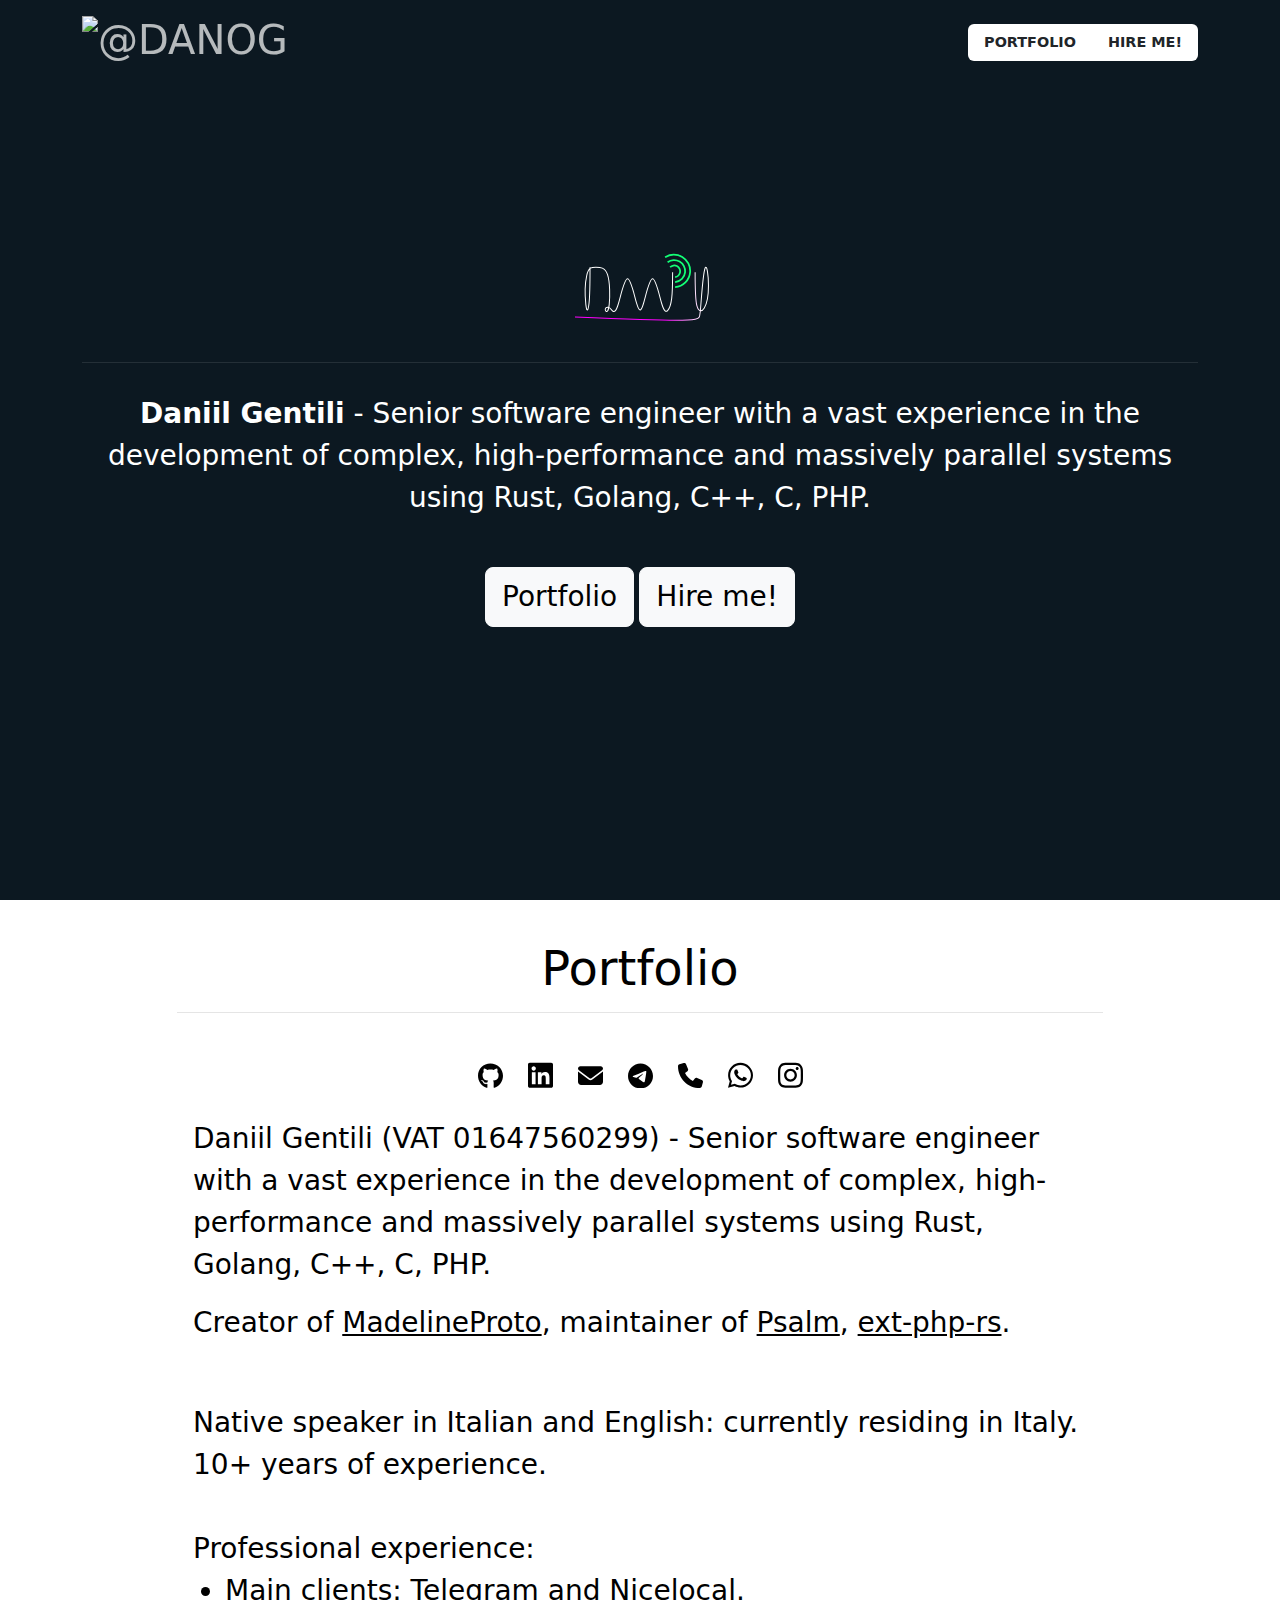
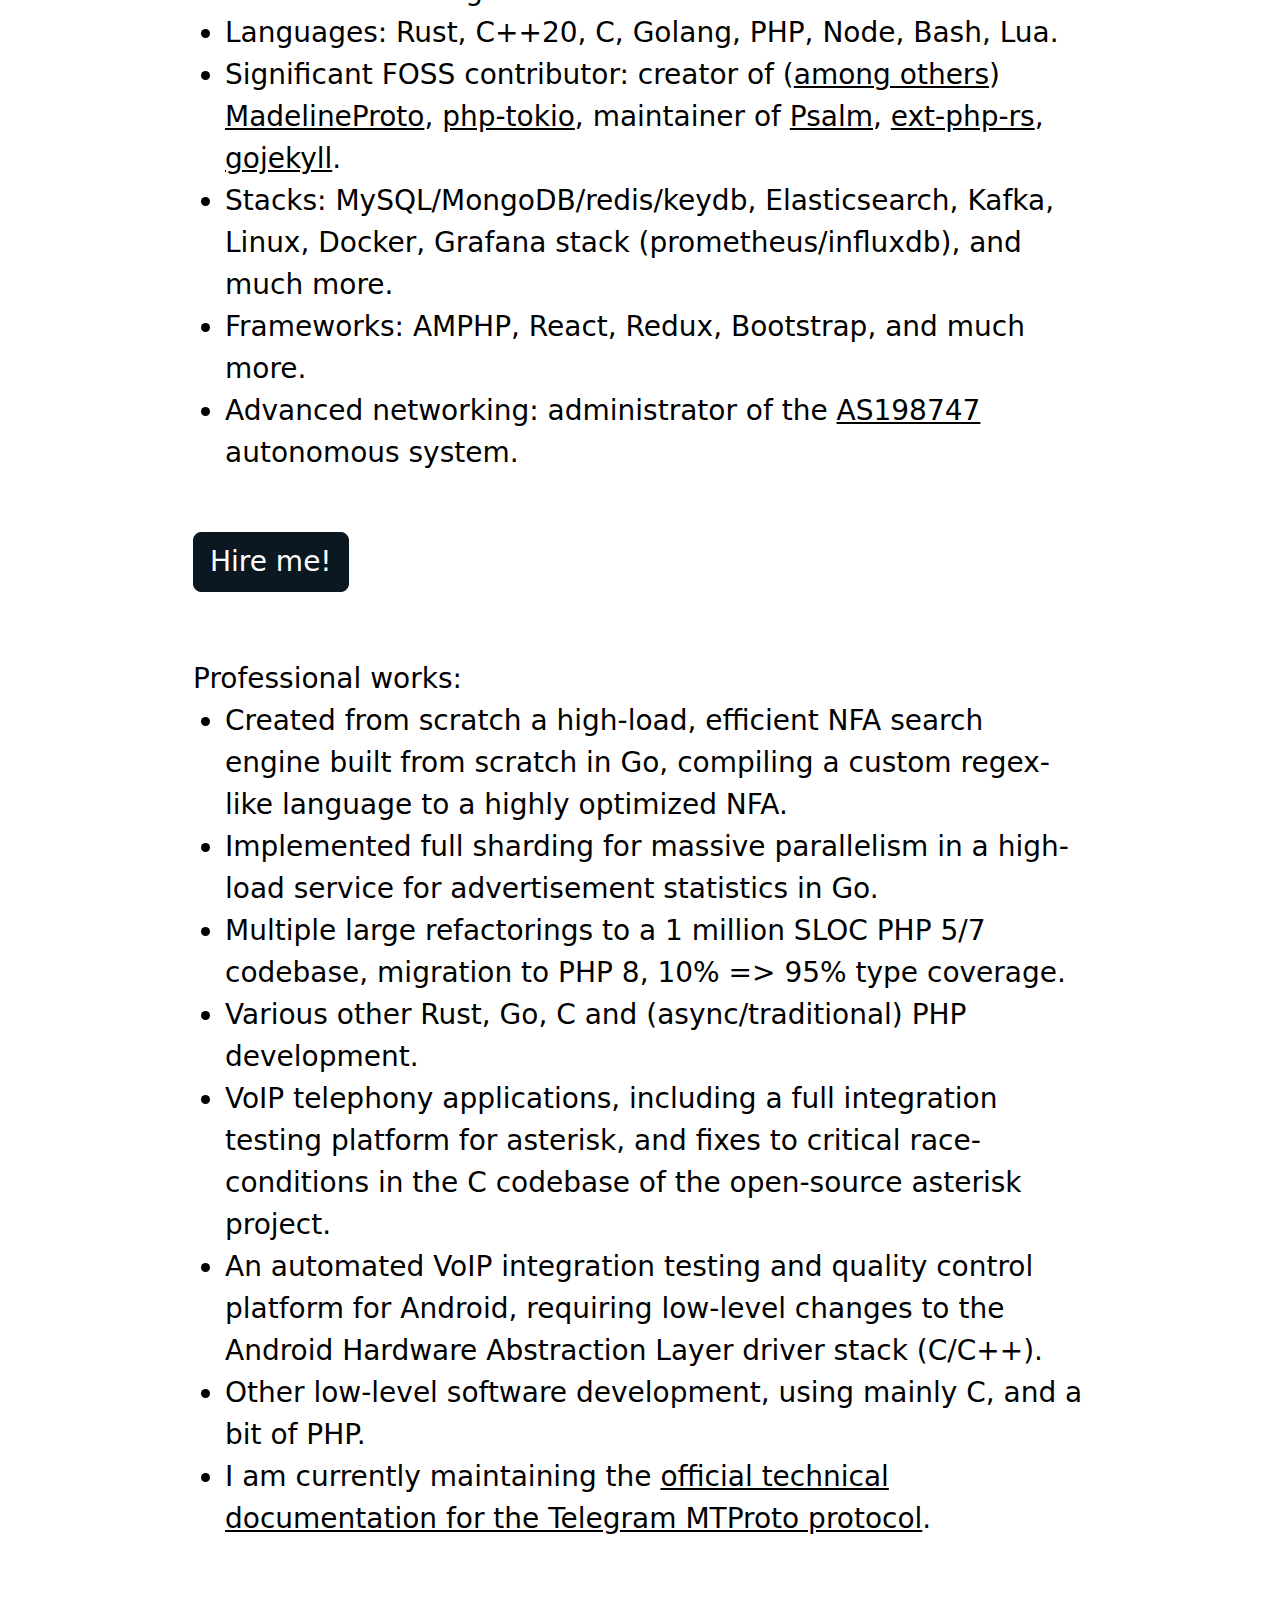
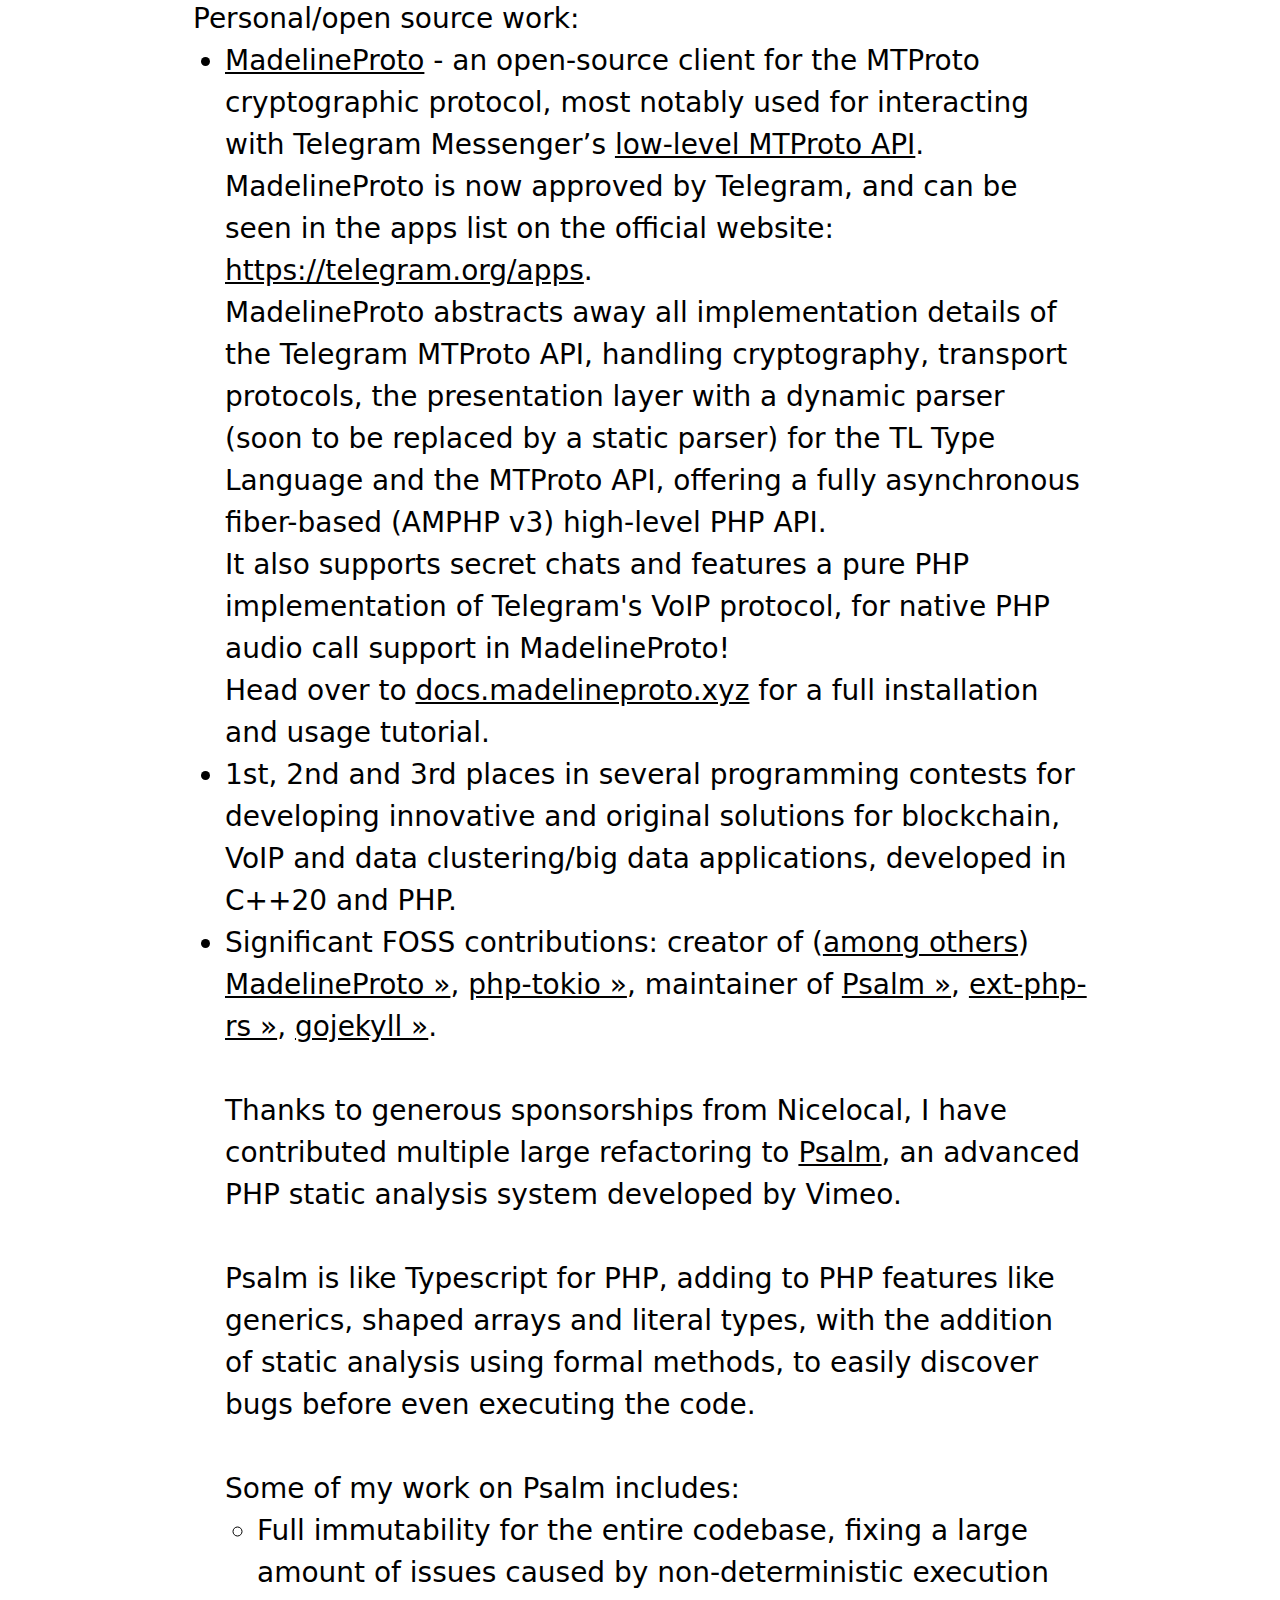
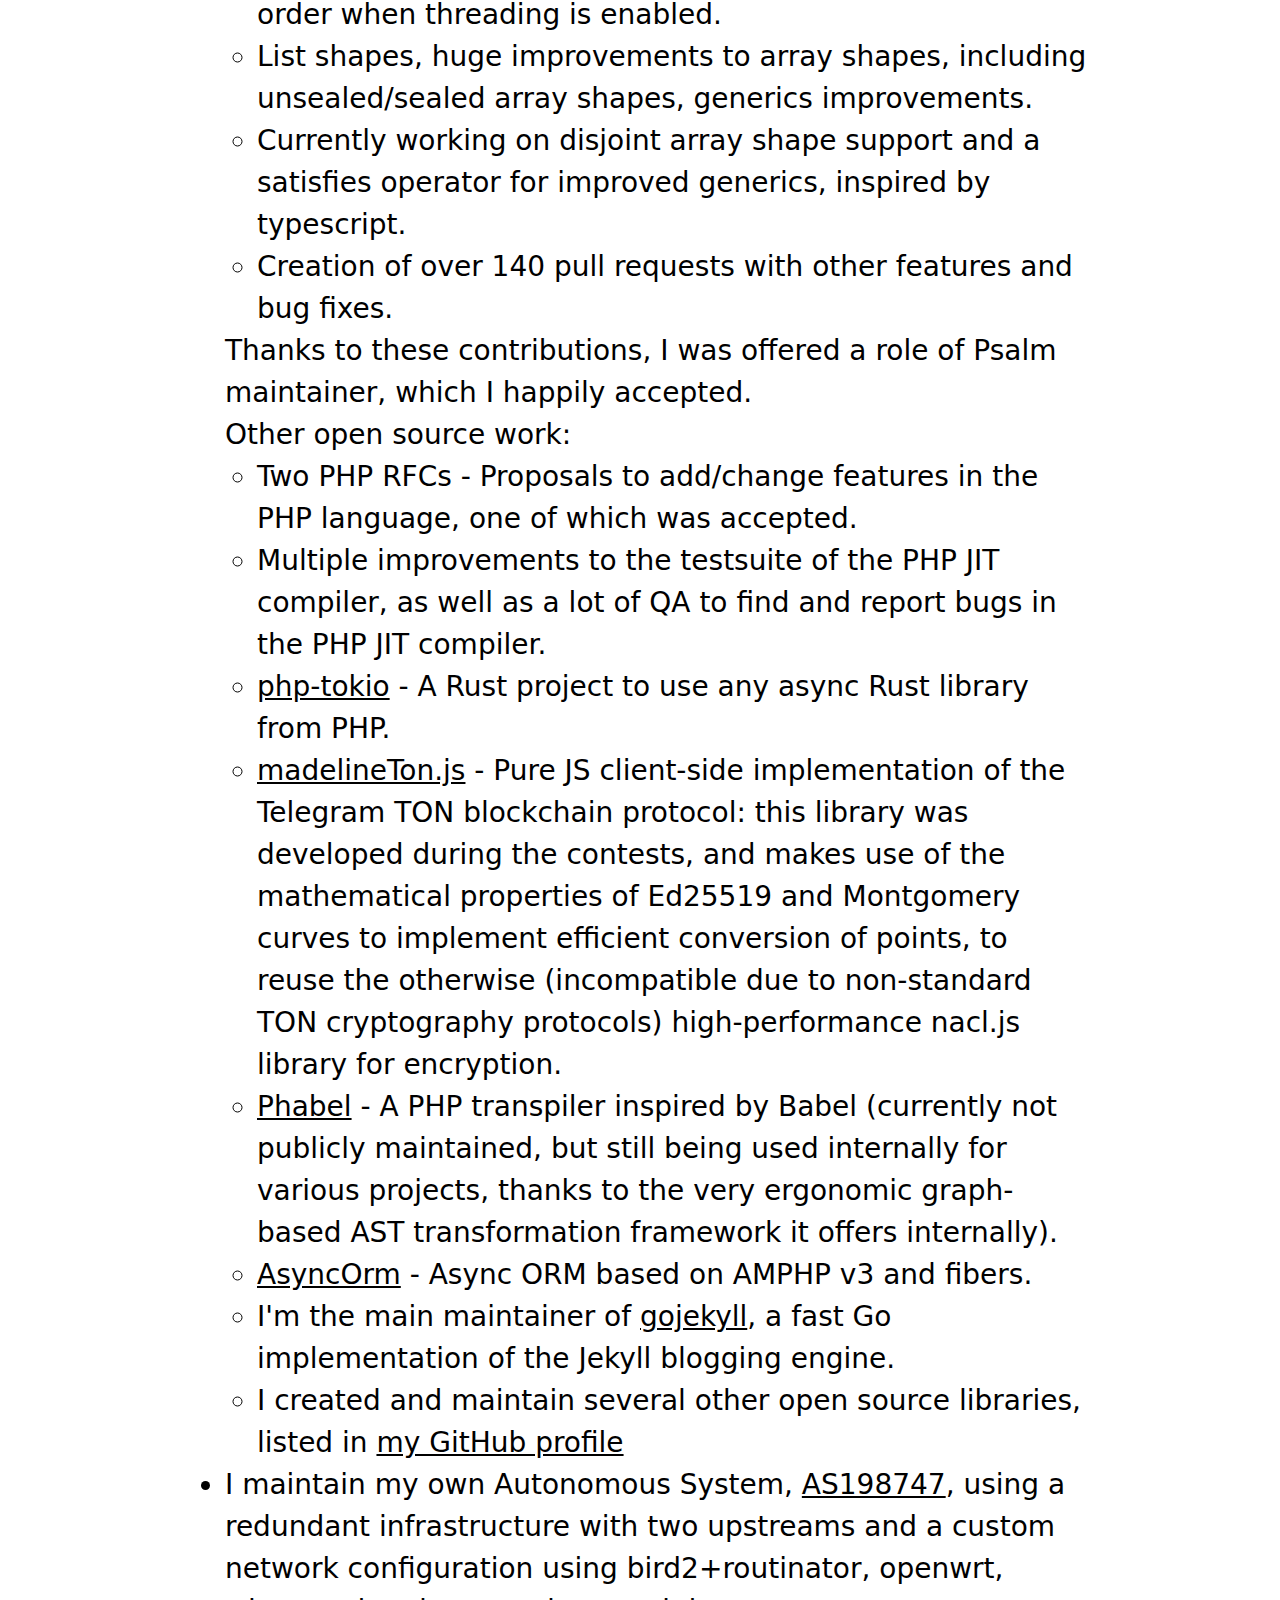
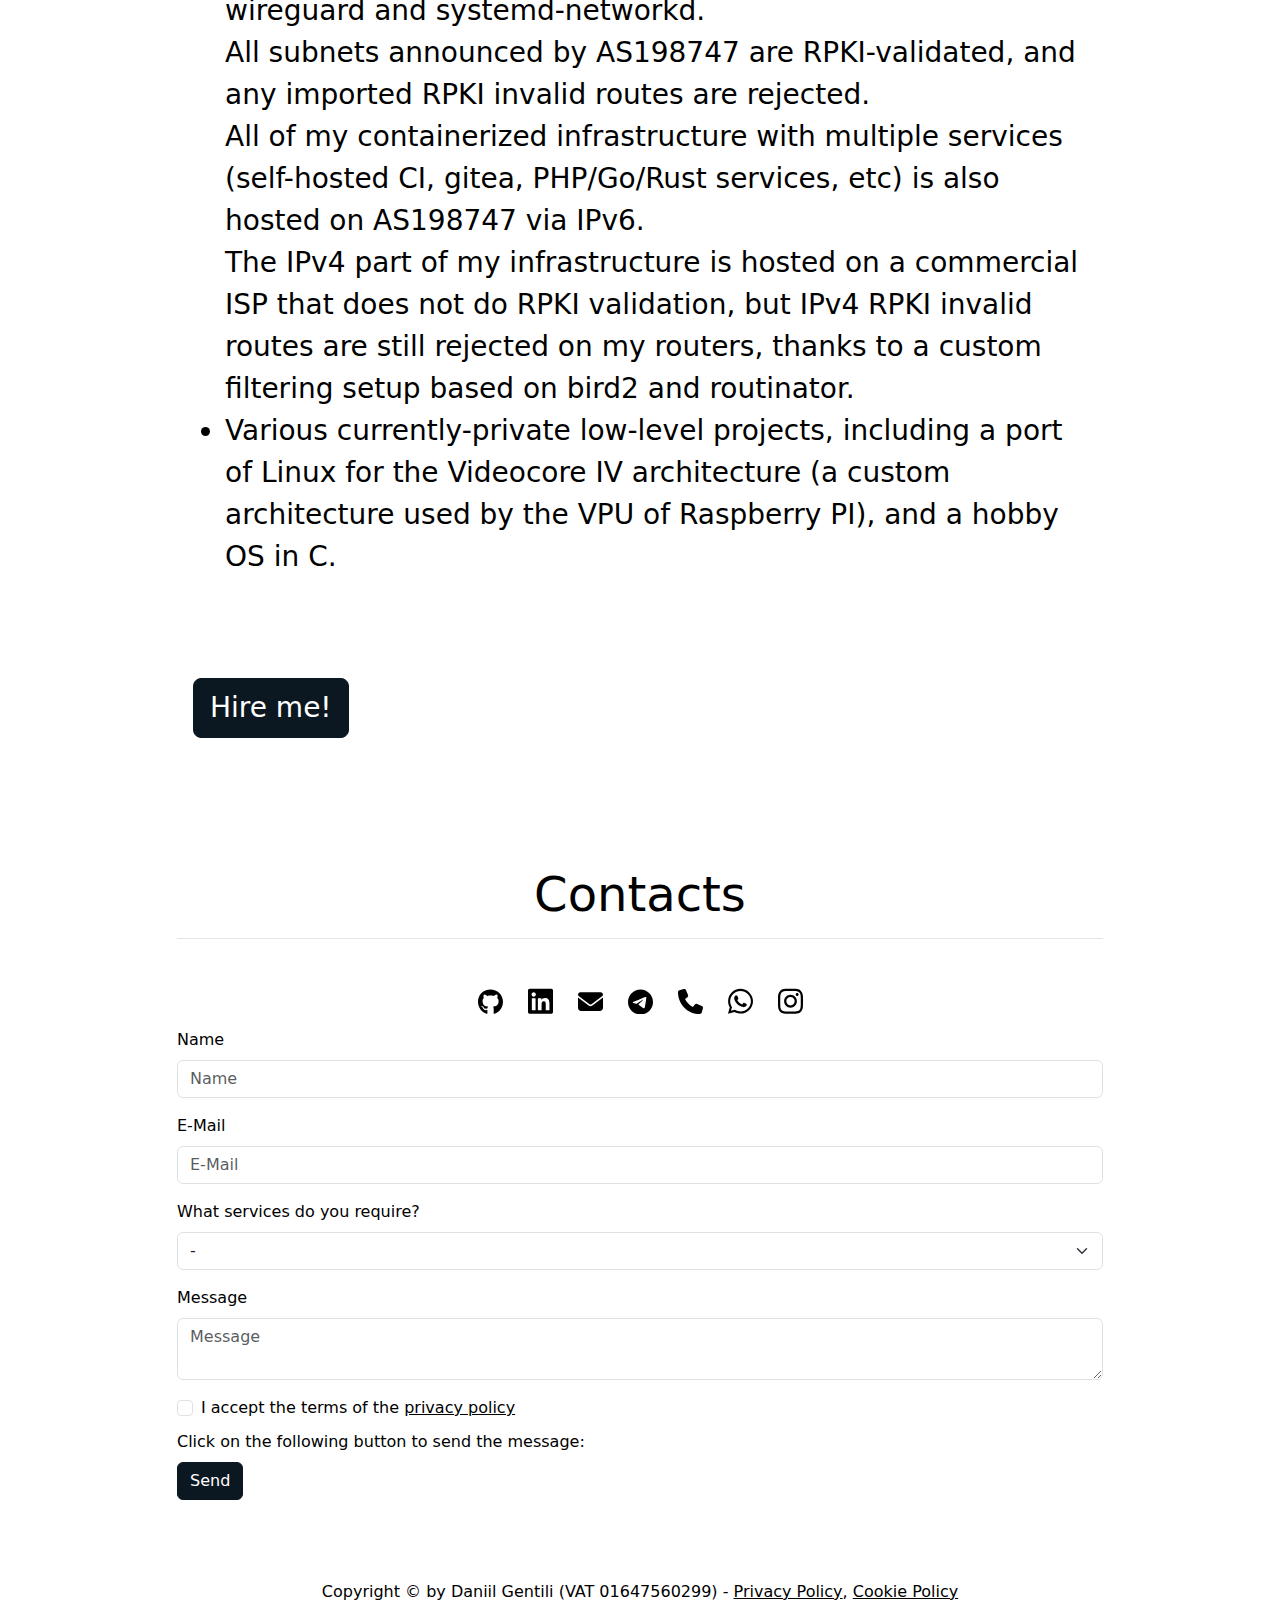
==== commit 60235c51: "Bump" ====
--- a/index.html
+++ b/index.html
@@ -1 +1 @@
-<!DOCTYPE html><html lang="en"><head><title>Daniil Gentili</title><meta charset="utf-8"><meta name="viewport" content="width=device-width,initial-scale=1,shrink-to-fit=no"><meta name="description" content="Go, PHP, React, Node developer"><meta name="language" content="en"><meta property="og:image:secure_url" content="https://daniil.it/img/bb5bbab61673faa6a306c83270fa4cd3.png"><meta name="twitter:card" content="summary"><meta name="twitter:site" content="@DaniilGentili"><meta name="yandex-verification" content="49f31061c4a10292" /><meta name="twitter:image" content="https://daniil.it/img/bb5bbab61673faa6a306c83270fa4cd3.png"><meta name="twitter:title" content="Daniil Gentili"><meta name="twitter:description" content="Go, PHP, React, Node developer"><meta property="og:type" content="website"><meta property="og:locale" content="en"><meta property="og:title" content="Daniil Gentili"><meta property="og:description" content="Go, PHP, React, Node developer"><meta property="og:url" content="https://daniil.it"><meta property="og:site_name" content="Daniil Gentili"><!--[if lt IE 9]><script src="https://oss.maxcdn.com/libs/html5shiv/3.7.0/html5shiv.js"></script><![endif]--><script type="application/ld+json">{"name":"Daniil Gentili","description":"Go, PHP, React, Node developer","author":"Daniil Gentili","@type":"WebSite","url":"https://daniil.it","image":"https://daniil.it/img/ab79012abc195fba599b6e1867dc9b4a.svg","publisher":"Daniil Gentili","headline":"Daniil Gentili","@context":"http://schema.org"}</script><link rel="canonical" href="https://daniil.it"><link rel="sitemap" type="application/xml" title="Sitemap" href="https://daniil.it/sitemap.xml"><style>*,:after,:before{box-sizing:border-box}html{font-family:sans-serif;line-height:1.15;-webkit-text-size-adjust:100%}header,nav,section{display:block}body{margin:0;font-family:-apple-system,BlinkMacSystemFont,Segoe UI,Roboto,Helvetica Neue,Arial,Noto Sans,sans-serif,Apple Color Emoji,Segoe UI Emoji,Segoe UI Symbol,Noto Color Emoji;font-size:1rem;font-weight:400;line-height:1.5;color:#212529;text-align:left;background-color:#fff}hr{box-sizing:content-box;height:0;overflow:visible}h1,h2{margin-top:0;margin-bottom:.5rem}ul{margin-bottom:1rem}ul{margin-top:0}b{font-weight:bolder}a{color:#0c1821;text-decoration:none;background-color:transparent}img{border-style:none}img{vertical-align:middle}button{border-radius:0}button,input{margin:0;font-family:inherit;font-size:inherit;line-height:inherit}button,input{overflow:visible}button{text-transform:none}[type=button],button{-webkit-appearance:button}[type=button]::-moz-focus-inner,button::-moz-focus-inner{padding:0;border-style:none}::-webkit-file-upload-button{font:inherit;-webkit-appearance:button}h1,h2{margin-bottom:.5rem;font-weight:500;line-height:1.2}h1{font-size:2.5rem}h2{font-size:2rem}hr{margin-top:1rem;margin-bottom:1rem;border:0;border-top:1px solid rgba(0,0,0,.1)}.img-fluid{max-width:100%;height:auto}.container{width:100%;padding-right:15px;padding-left:15px;margin-right:auto;margin-left:auto}@media (min-width:576px){.container{max-width:540px}}@media (min-width:768px){.container{max-width:720px}}@media (min-width:992px){.container{max-width:960px}}@media (min-width:1200px){.container{max-width:1140px}}.container-fluid{width:100%;padding-right:15px;padding-left:15px;margin-right:auto;margin-left:auto}.row{display:flex;flex-wrap:wrap;margin-right:-15px;margin-left:-15px}.no-gutters{margin-right:0;margin-left:0}.no-gutters>[class*=col-]{padding-right:0;padding-left:0}.col-lg-10,.col-lg-4,.col-sm-6{position:relative;width:100%;padding-right:15px;padding-left:15px}@media (min-width:576px){.col-sm-6{flex:0 0 50%;max-width:50%}}@media (min-width:992px){.col-lg-4{flex:0 0 33.33333%;max-width:33.33333%}.col-lg-10{flex:0 0 83.33333%;max-width:83.33333%}}.collapse:not(.show){display:none}.nav-link{display:block;padding:.5rem 1rem}.navbar{position:relative;padding:.5rem 1rem}.navbar,.navbar>.container{display:flex;flex-wrap:wrap;align-items:center;justify-content:space-between}.navbar-brand{display:inline-block;padding-top:.3125rem;padding-bottom:.3125rem;margin-right:1rem;font-size:1.25rem;line-height:inherit;white-space:nowrap}.navbar-nav{display:flex;flex-direction:column;padding-left:0;margin-bottom:0;list-style:none}.navbar-nav .nav-link{padding-right:0;padding-left:0}.navbar-collapse{flex-basis:100%;flex-grow:1;align-items:center}.navbar-toggler{padding:.25rem .75rem;font-size:1.25rem;line-height:1;background-color:transparent;border:1px solid transparent;border-radius:.25rem}.navbar-toggler-icon{display:inline-block;width:1.5em;height:1.5em;vertical-align:middle;content:"";background:no-repeat 50%;background-size:100% 100%}@media (max-width:991.98px){.navbar-expand-lg>.container{padding-right:0;padding-left:0}}@media (min-width:992px){.navbar-expand-lg{flex-flow:row nowrap;justify-content:flex-start}.navbar-expand-lg .navbar-nav{flex-direction:row}.navbar-expand-lg .navbar-nav .nav-link{padding-right:.5rem;padding-left:.5rem}.navbar-expand-lg>.container{flex-wrap:nowrap}.navbar-expand-lg .navbar-collapse{display:flex!important;flex-basis:auto}.navbar-expand-lg .navbar-toggler{display:none}}.navbar-light .navbar-brand{color:rgba(0,0,0,.9)}.navbar-light .navbar-nav .nav-link{color:rgba(0,0,0,.5)}.navbar-light .navbar-toggler{color:rgba(0,0,0,.5);border-color:rgba(0,0,0,.1)}.navbar-light .navbar-toggler-icon{background-image:url("data:image/svg+xml;charset=utf-8,%3Csvg viewBox='0 0 30 30' xmlns='http://www.w3.org/2000/svg'%3E%3Cpath stroke='rgba(0, 0, 0, 0.5)' stroke-width='2' stroke-linecap='round' stroke-miterlimit='10' d='M4 7h22M4 15h22M4 23h22'/%3E%3C/svg%3E")}.bg-primary{background-color:#0c1821!important}.rounded{border-radius:.25rem!important}.d-none{display:none!important}.d-flex{display:flex!important}.fixed-top{top:0}.fixed-top{position:fixed;right:0;left:0;z-index:1030}.my-4{margin-top:1.5rem!important}.my-4{margin-bottom:1.5rem!important}.p-0{padding:0!important}.pb-0{padding-bottom:0!important}.my-auto{margin-top:auto!important}.mx-auto{margin-right:auto!important}.my-auto{margin-bottom:auto!important}.ml-auto,.mx-auto{margin-left:auto!important}.text-center{text-align:center!important}.text-white{color:#fff!important}header.masthead{height:100vh;padding-top:0;padding-bottom:0}header.masthead hr{margin-top:30px;margin-bottom:30px}#mainNav{background-color:#fff;border-bottom:1px solid;border-color:transparent;background-color:transparent}#mainNav .navbar-brand{font-weight:700;text-transform:uppercase;color:#0c1821}#mainNav .navbar-brand h1{position:relative}#mainNav .navbar-toggler{background-color:#fff}#mainNav .navbar-nav{background-color:#fff}#mainNav .navbar-nav>li.nav-item>a.nav-link{font-size:.9rem;font-weight:700;text-transform:uppercase;color:#212529}#mainNav .navbar-brand{color:hsla(0,0%,100%,.7)}#mainNav .navbar-nav>li.nav-item>a.nav-link{padding:.5rem 1rem}#mainNav .navbar-image-light{opacity:1!important;position:absolute;left:0}#mainNav .navbar-image-dark{opacity:0!important}section{padding:6rem 0}section h2{font-size:2.25rem;line-height:2rem}@media (min-width:992px){section h2{font-size:3rem;line-height:2.5rem}}.img-portfolio{height:100%;width:100vw;-o-object-fit:contain;object-fit:contain}:not(.navbar) a{font-weight:400}hr{border-color:#0c1821!important}a{outline:0;border:none;-moz-outline-style:none}.text-white hr{border-color:#fff!important}div{font-family:sans-serif;font-weight:300}h1{font-weight:600}</style><link href="/main.css?1d7b298703a698a7f450" rel="preload" as="style" onload="this.onload=null;this.rel='stylesheet'"><noscript><link href="/main.css?1d7b298703a698a7f450" rel="stylesheet"></noscript><script>!function(n){"use strict";n.loadCSS||(n.loadCSS=function(){});var o=loadCSS.relpreload={};if(o.support=function(){var e;try{e=n.document.createElement("link").relList.supports("preload")}catch(t){e=!1}return function(){return e}}(),o.bindMediaToggle=function(t){var e=t.media||"all";function a(){t.addEventListener?t.removeEventListener("load",a):t.attachEvent&&t.detachEvent("onload",a),t.setAttribute("onload",null),t.media=e}t.addEventListener?t.addEventListener("load",a):t.attachEvent&&t.attachEvent("onload",a),setTimeout(function(){t.rel="stylesheet",t.media="only x"}),setTimeout(a,3e3)},o.poly=function(){if(!o.support())for(var t=n.document.getElementsByTagName("link"),e=0;e<t.length;e++){var a=t[e];"preload"!==a.rel||"style"!==a.getAttribute("as")||a.getAttribute("data-loadcss")||(a.setAttribute("data-loadcss",!0),o.bindMediaToggle(a))}},!o.support()){o.poly();var t=n.setInterval(o.poly,500);n.addEventListener?n.addEventListener("load",function(){o.poly(),n.clearInterval(t)}):n.attachEvent&&n.attachEvent("onload",function(){o.poly(),n.clearInterval(t)})}"undefined"!=typeof exports?exports.loadCSS=loadCSS:n.loadCSS=loadCSS}("undefined"!=typeof global?global:this);</script><link rel="apple-touch-icon" sizes="180x180" href="/favicons/apple-touch-icon.png"><link rel="icon" type="image/png" sizes="32x32" href="/favicons/favicon-32x32.png"><link rel="icon" type="image/png" sizes="192x192" href="/favicons/android-chrome-192x192.png"><link rel="icon" type="image/png" sizes="16x16" href="/favicons/favicon-16x16.png"><link rel="manifest" href="/favicons/site.webmanifest"><link rel="shortcut icon" href="/favicons/favicon.ico"><meta property="og:image" content="https://daniil.it/favicons/open-graph.png"><meta name="msapplication-TileColor" content="#0c1821"><meta name="msapplication-TileImage" content="/favicons/mstile-144x144.png"><meta name="msapplication-config" content="/favicons/browserconfig.xml"><meta name="theme-color" content="#0c1821"></head><body id="page-top"><nav class="navbar navbar-expand-lg navbar-light d-print fixed-top" id="mainNav"><div class="container"><a title="Daniil Gentili" class="navbar-brand js-scroll-trigger" href="#page-top"><h1><img src="img/c60ec3414d1811a14678e054933b1ab0.svg" width="100" height="55" alt="Daniil Gentili" class="navbar-image-dark"><img src="img/ab79012abc195fba599b6e1867dc9b4a.svg" width="100" height="55" alt="Daniil Gentili" class="navbar-image-light"><div class="d-none">Daniil Gentili</div></h1></a><button class="navbar-toggler navbar-toggler-right" type="button" data-toggle="collapse" data-target="#mainNavBar" aria-controls="mainNavBar" aria-expanded="false" aria-label="Toggle navigation"><span class="navbar-toggler-icon"></span></button><div class="collapse navbar-collapse" id="mainNavBar"><ul class="navbar-nav ml-auto rounded"><li class="nav-item"><a class="nav-link js-scroll-trigger" href="#portfolio" title="Portfolio">Portfolio</a></li><li class="nav-item"><a class="nav-link js-scroll-trigger" href="#contacts" title="Contacts">Contacts</a></li></ul></div></div></nav><header class="masthead text-center d-flex text-white bg-primary"><div class="my-auto mx-auto"><div class="container"><img alt="Daniil Gentili" class="img-fluid" src="img/ab79012abc195fba599b6e1867dc9b4a.svg"><hr><b>Daniil Gentili</b> - Go, PHP, React, Node developer</div></div></header><section id="portfolio" class="pb-0 text-white bg-primary"><div class="container"><div class="row"><div class="mx-auto text-center col-lg-10"><h2 class="section-heading">Portfolio</h2><hr class="light my-4"></div></div></div><div class="container-fluid p-0"><div class="row no-gutters"><div class><div><div class="popup-gallery"><div class="row no-gutters"><div class="col-sm-6 col-lg-4"><a title="MadelineProto" class="portfolio-box" href="#MadelineProto" data-toggle="modal"><img class="img-fluid img-portfolio bg-primary" src="img/99e516188945ebf52419b13f00ebaef2.svg" alt="Telegram-approved client MTProto client/server library"><div class="portfolio-box-caption"><div class="portfolio-box-caption-content"><div class="project-category text-faded">MadelineProto</div><div class="project-name">Telegram-approved client MTProto client/server library</div></div></div></a></div><div class="col-sm-6 col-lg-4"><a title="Web development" class="portfolio-box" href="#webdev" data-toggle="modal"><img class="img-fluid img-portfolio bg-primary" src="img/eeb3e09752456ba1112e0bc572af2823.svg" alt="React, Node, PHP development"><div class="portfolio-box-caption"><div class="portfolio-box-caption-content"><div class="project-category text-faded">Web development</div><div class="project-name">React, Node, PHP development</div></div></div></a></div><div class="col-sm-6 col-lg-4"><a title="Other projects &amp; blog" class="portfolio-box" href="#github" data-toggle="modal"><img class="img-fluid img-portfolio bg-primary" src="img/227bdda839cb4d7e9e0e2c3bd4887302.svg" alt="A list of my other projects, translation services &amp; my blog"><div class="portfolio-box-caption"><div class="portfolio-box-caption-content"><div class="project-category text-faded">Other projects &amp; blog</div><div class="project-name">A list of my other projects, translation services &amp; my blog</div></div></div></a></div></div></div><div class="modal fade" id="MadelineProto" tabindex="-1" role="dialog" aria-hidden="true" aria-labelledby="MadelineProtoTitle"><div class="modal-dialog" role="document"><div class="modal-content text-primary bg-white"><div class="modal-header"><h5 class="modal-title" id="MadelineProtoTitle">MadelineProto</h5><button type="button" class="close" data-dismiss="modal" aria-label="Close"><span aria-hidden="true">×</span></button></div><div class="modal-body">MadelineProto is a client/server library for the Telegram messenger, with full support for every user-API method, truly LOADS of abstractions, and async logic in the alpha version.<br><b>It is <a target="_blank" rel="noopener" href="https://telegram.org/apps#unofficial-apps">approved by Telegram</a></b>.<br>It also supports playing and recording VoIP telegram phone calls, secret chats, and much more!<br>Head over to <a target="_blank" rel="noopener" href="https://docs.madelineproto.xyz">docs.madelineproto.xyz</a> for a full installation and usage tutorial.<hr class="dark my-4"><h3>Contacts</h3><div class="text-center"><a rel="noopener" title="Email address" href="mailto:daniil@daniil.it" target="_blank" class="btn-social btn-outline"><svg aria-hidden="true" focusable="false" data-prefix="fas" data-icon="envelope" class="svg-inline--fa fa-envelope fa-w-16 fa-fw" role="img" xmlns="http://www.w3.org/2000/svg" viewbox="0 0 512 512"><path fill="currentColor" d="M502.3 190.8c3.9-3.1 9.7-.2 9.7 4.7V400c0 26.5-21.5 48-48 48H48c-26.5 0-48-21.5-48-48V195.6c0-5 5.7-7.8 9.7-4.7 22.4 17.4 52.1 39.5 154.1 113.6 21.1 15.4 56.7 47.8 92.2 47.6 35.7.3 72-32.8 92.3-47.6 102-74.1 131.6-96.3 154-113.7zM256 320c23.2.4 56.6-29.2 73.4-41.4 132.7-96.3 142.8-104.7 173.4-128.7 5.8-4.5 9.2-11.5 9.2-18.9v-19c0-26.5-21.5-48-48-48H48C21.5 64 0 85.5 0 112v19c0 7.4 3.4 14.3 9.2 18.9 30.6 23.9 40.7 32.4 173.4 128.7 16.8 12.2 50.2 41.8 73.4 41.4z"/></svg></a><a rel="noopener" title="Github" href="https://github.com/danog" target="_blank" class="btn-social btn-outline"><svg aria-hidden="true" focusable="false" data-prefix="fab" data-icon="github" class="svg-inline--fa fa-github fa-w-16 fa-fw" role="img" xmlns="http://www.w3.org/2000/svg" viewbox="0 0 496 512"><path fill="currentColor" d="M165.9 397.4c0 2-2.3 3.6-5.2 3.6-3.3.3-5.6-1.3-5.6-3.6 0-2 2.3-3.6 5.2-3.6 3-.3 5.6 1.3 5.6 3.6zm-31.1-4.5c-.7 2 1.3 4.3 4.3 4.9 2.6 1 5.6 0 6.2-2s-1.3-4.3-4.3-5.2c-2.6-.7-5.5.3-6.2 2.3zm44.2-1.7c-2.9.7-4.9 2.6-4.6 4.9.3 2 2.9 3.3 5.9 2.6 2.9-.7 4.9-2.6 4.6-4.6-.3-1.9-3-3.2-5.9-2.9zM244.8 8C106.1 8 0 113.3 0 252c0 110.9 69.8 205.8 169.5 239.2 12.8 2.3 17.3-5.6 17.3-12.1 0-6.2-.3-40.4-.3-61.4 0 0-70 15-84.7-29.8 0 0-11.4-29.1-27.8-36.6 0 0-22.9-15.7 1.6-15.4 0 0 24.9 2 38.6 25.8 21.9 38.6 58.6 27.5 72.9 20.9 2.3-16 8.8-27.1 16-33.7-55.9-6.2-112.3-14.3-112.3-110.5 0-27.5 7.6-41.3 23.6-58.9-2.6-6.5-11.1-33.3 2.6-67.9 20.9-6.5 69 27 69 27 20-5.6 41.5-8.5 62.8-8.5s42.8 2.9 62.8 8.5c0 0 48.1-33.6 69-27 13.7 34.7 5.2 61.4 2.6 67.9 16 17.7 25.8 31.5 25.8 58.9 0 96.5-58.9 104.2-114.8 110.5 9.2 7.9 17 22.9 17 46.4 0 33.7-.3 75.4-.3 83.6 0 6.5 4.6 14.4 17.3 12.1C428.2 457.8 496 362.9 496 252 496 113.3 383.5 8 244.8 8zM97.2 352.9c-1.3 1-1 3.3.7 5.2 1.6 1.6 3.9 2.3 5.2 1 1.3-1 1-3.3-.7-5.2-1.6-1.6-3.9-2.3-5.2-1zm-10.8-8.1c-.7 1.3.3 2.9 2.3 3.9 1.6 1 3.6.7 4.3-.7.7-1.3-.3-2.9-2.3-3.9-2-.6-3.6-.3-4.3.7zm32.4 35.6c-1.6 1.3-1 4.3 1.3 6.2 2.3 2.3 5.2 2.6 6.5 1 1.3-1.3.7-4.3-1.3-6.2-2.2-2.3-5.2-2.6-6.5-1zm-11.4-14.7c-1.6 1-1.6 3.6 0 5.9 1.6 2.3 4.3 3.3 5.6 2.3 1.6-1.3 1.6-3.9 0-6.2-1.4-2.3-4-3.3-5.6-2z"/></svg></a><a rel="noopener" title="Telegram" href="https://t.me/s/DaniilGentili" target="_blank" class="btn-social btn-outline"><svg aria-hidden="true" focusable="false" data-prefix="fab" data-icon="telegram" class="svg-inline--fa fa-telegram fa-w-16 fa-fw" role="img" xmlns="http://www.w3.org/2000/svg" viewbox="0 0 496 512"><path fill="currentColor" d="M248 8C111 8 0 119 0 256s111 248 248 248 248-111 248-248S385 8 248 8zm121.8 169.9l-40.7 191.8c-3 13.6-11.1 16.9-22.4 10.5l-62-45.7-29.9 28.8c-3.3 3.3-6.1 6.1-12.5 6.1l4.4-63.1 114.9-103.8c5-4.4-1.1-6.9-7.7-2.5l-142 89.4-61.2-19.1c-13.3-4.2-13.6-13.3 2.8-19.7l239.1-92.2c11.1-4 20.8 2.7 17.2 19.5z"/></svg></a><a rel="noopener" title="Youtube" href="https://youtube.com/DaniilGentili" target="_blank" class="btn-social btn-outline"><svg aria-hidden="true" focusable="false" data-prefix="fab" data-icon="youtube" class="svg-inline--fa fa-youtube fa-w-18 fa-fw" role="img" xmlns="http://www.w3.org/2000/svg" viewbox="0 0 576 512"><path fill="currentColor" d="M549.655 124.083c-6.281-23.65-24.787-42.276-48.284-48.597C458.781 64 288 64 288 64S117.22 64 74.629 75.486c-23.497 6.322-42.003 24.947-48.284 48.597-11.412 42.867-11.412 132.305-11.412 132.305s0 89.438 11.412 132.305c6.281 23.65 24.787 41.5 48.284 47.821C117.22 448 288 448 288 448s170.78 0 213.371-11.486c23.497-6.321 42.003-24.171 48.284-47.821 11.412-42.867 11.412-132.305 11.412-132.305s0-89.438-11.412-132.305zm-317.51 213.508V175.185l142.739 81.205-142.739 81.201z"/></svg></a><a rel="noopener" title="Instagram" href="https://instagram.com/danogentili" target="_blank" class="btn-social btn-outline"><svg aria-hidden="true" focusable="false" data-prefix="fab" data-icon="instagram" class="svg-inline--fa fa-instagram fa-w-14 fa-fw" role="img" xmlns="http://www.w3.org/2000/svg" viewbox="0 0 448 512"><path fill="currentColor" d="M224.1 141c-63.6 0-114.9 51.3-114.9 114.9s51.3 114.9 114.9 114.9S339 319.5 339 255.9 287.7 141 224.1 141zm0 189.6c-41.1 0-74.7-33.5-74.7-74.7s33.5-74.7 74.7-74.7 74.7 33.5 74.7 74.7-33.6 74.7-74.7 74.7zm146.4-194.3c0 14.9-12 26.8-26.8 26.8-14.9 0-26.8-12-26.8-26.8s12-26.8 26.8-26.8 26.8 12 26.8 26.8zm76.1 27.2c-1.7-35.9-9.9-67.7-36.2-93.9-26.2-26.2-58-34.4-93.9-36.2-37-2.1-147.9-2.1-184.9 0-35.8 1.7-67.6 9.9-93.9 36.1s-34.4 58-36.2 93.9c-2.1 37-2.1 147.9 0 184.9 1.7 35.9 9.9 67.7 36.2 93.9s58 34.4 93.9 36.2c37 2.1 147.9 2.1 184.9 0 35.9-1.7 67.7-9.9 93.9-36.2 26.2-26.2 34.4-58 36.2-93.9 2.1-37 2.1-147.8 0-184.8zM398.8 388c-7.8 19.6-22.9 34.7-42.6 42.6-29.5 11.7-99.5 9-132.1 9s-102.7 2.6-132.1-9c-19.6-7.8-34.7-22.9-42.6-42.6-11.7-29.5-9-99.5-9-132.1s-2.6-102.7 9-132.1c7.8-19.6 22.9-34.7 42.6-42.6 29.5-11.7 99.5-9 132.1-9s102.7-2.6 132.1 9c19.6 7.8 34.7 22.9 42.6 42.6 11.7 29.5 9 99.5 9 132.1s2.7 102.7-9 132.1z"/></svg></a><a rel="noopener" title="Twitter" href="https://twitter.com/DaniilGentili" target="_blank" class="btn-social btn-outline"><svg aria-hidden="true" focusable="false" data-prefix="fab" data-icon="twitter" class="svg-inline--fa fa-twitter fa-w-16 fa-fw" role="img" xmlns="http://www.w3.org/2000/svg" viewbox="0 0 512 512"><path fill="currentColor" d="M459.37 151.716c.325 4.548.325 9.097.325 13.645 0 138.72-105.583 298.558-298.558 298.558-59.452 0-114.68-17.219-161.137-47.106 8.447.974 16.568 1.299 25.34 1.299 49.055 0 94.213-16.568 130.274-44.832-46.132-.975-84.792-31.188-98.112-72.772 6.498.974 12.995 1.624 19.818 1.624 9.421 0 18.843-1.3 27.614-3.573-48.081-9.747-84.143-51.98-84.143-102.985v-1.299c13.969 7.797 30.214 12.67 47.431 13.319-28.264-18.843-46.781-51.005-46.781-87.391 0-19.492 5.197-37.36 14.294-52.954 51.655 63.675 129.3 105.258 216.365 109.807-1.624-7.797-2.599-15.918-2.599-24.04 0-57.828 46.782-104.934 104.934-104.934 30.213 0 57.502 12.67 76.67 33.137 23.715-4.548 46.456-13.32 66.599-25.34-7.798 24.366-24.366 44.833-46.132 57.827 21.117-2.273 41.584-8.122 60.426-16.243-14.292 20.791-32.161 39.308-52.628 54.253z"/></svg></a></div><br><form id="contact-formMadelineProto" action="https://formspree.io/daniil@daniil.it" method="POST" class="validate-me" novalidate><div class="form-group"><label for="contact-formMadelineProto_subject">Subject of the message</label><input name="_subject" id="contact-formMadelineProto_subject" required class="form-control" placeholder="Subject"><div class="invalid-feedback">Enter a subject!</div></div><div class="form-group"><label for="contact-formMadelineProto_replyto">Your email address</label><input type="email" name="_replyto" id="contact-formMadelineProto_replyto" required class="form-control" placeholder="Email"><div class="invalid-feedback">Enter a valid email address!</div></div><div class="form-group"><label for="contact-formMadelineProtoname">Content of the message</label><textarea name="name" id="contact-formMadelineProtoname" required class="form-control" placeholder="Text"></textarea><div class="invalid-feedback">Input a message!</div></div><input type="hidden" name="_language" id="contact-formMadelineProto_language"><div class="form-group"><input name="_gotcha" id="contact-formMadelineProto_gotcha" class="form-control d-none"></div><div><label for="contact-formMadelineProtoundefined">Click on this button to agree to the privacy policy and send the message:</label><br><button type="submit" id="contact-formMadelineProtoundefined" class="btn btn-primary" value="Send">Send</button></div></form></div><div class="modal-footer"><button type="button" class="btn btn-secondary" data-dismiss="modal">Close</button></div></div></div></div><div class="modal fade" id="webdev" tabindex="-1" role="dialog" aria-hidden="true" aria-labelledby="webdevTitle"><div class="modal-dialog" role="document"><div class="modal-content text-primary bg-white"><div class="modal-header"><h5 class="modal-title" id="webdevTitle">Web development</h5><button type="button" class="close" data-dismiss="modal" aria-label="Close"><span aria-hidden="true">×</span></button></div><div class="modal-body">I have experience developing full-stack websites and APIs, based on modern web frontend technologies such as React, Gulp and Webpack.<br>On the backend, I usually would use a Node, PHP or Ruby on Rails stack.<br>Here&#x27;s a list of websites I have created:<br><br><ul><li><a target="_blank" rel="noopener" href="https://fantasiadanzarovigo.com">fantasiadanzarovigo.com</a> - Static website built using a custom and highly customizable and SEO-friendly react+gulp+webpack boilerplate.<br></li><li><a target="_blank" rel="noopener" href="https://daniil.it">This website</a> - Built using the same SEO-friendly react+gulp+webpack boilerplate.<br></li></ul><hr class="dark my-4"><h3>Contacts</h3><div class="text-center"><a rel="noopener" title="Email address" href="mailto:daniil@daniil.it" target="_blank" class="btn-social btn-outline"><svg aria-hidden="true" focusable="false" data-prefix="fas" data-icon="envelope" class="svg-inline--fa fa-envelope fa-w-16 fa-fw" role="img" xmlns="http://www.w3.org/2000/svg" viewbox="0 0 512 512"><path fill="currentColor" d="M502.3 190.8c3.9-3.1 9.7-.2 9.7 4.7V400c0 26.5-21.5 48-48 48H48c-26.5 0-48-21.5-48-48V195.6c0-5 5.7-7.8 9.7-4.7 22.4 17.4 52.1 39.5 154.1 113.6 21.1 15.4 56.7 47.8 92.2 47.6 35.7.3 72-32.8 92.3-47.6 102-74.1 131.6-96.3 154-113.7zM256 320c23.2.4 56.6-29.2 73.4-41.4 132.7-96.3 142.8-104.7 173.4-128.7 5.8-4.5 9.2-11.5 9.2-18.9v-19c0-26.5-21.5-48-48-48H48C21.5 64 0 85.5 0 112v19c0 7.4 3.4 14.3 9.2 18.9 30.6 23.9 40.7 32.4 173.4 128.7 16.8 12.2 50.2 41.8 73.4 41.4z"/></svg></a><a rel="noopener" title="Github" href="https://github.com/danog" target="_blank" class="btn-social btn-outline"><svg aria-hidden="true" focusable="false" data-prefix="fab" data-icon="github" class="svg-inline--fa fa-github fa-w-16 fa-fw" role="img" xmlns="http://www.w3.org/2000/svg" viewbox="0 0 496 512"><path fill="currentColor" d="M165.9 397.4c0 2-2.3 3.6-5.2 3.6-3.3.3-5.6-1.3-5.6-3.6 0-2 2.3-3.6 5.2-3.6 3-.3 5.6 1.3 5.6 3.6zm-31.1-4.5c-.7 2 1.3 4.3 4.3 4.9 2.6 1 5.6 0 6.2-2s-1.3-4.3-4.3-5.2c-2.6-.7-5.5.3-6.2 2.3zm44.2-1.7c-2.9.7-4.9 2.6-4.6 4.9.3 2 2.9 3.3 5.9 2.6 2.9-.7 4.9-2.6 4.6-4.6-.3-1.9-3-3.2-5.9-2.9zM244.8 8C106.1 8 0 113.3 0 252c0 110.9 69.8 205.8 169.5 239.2 12.8 2.3 17.3-5.6 17.3-12.1 0-6.2-.3-40.4-.3-61.4 0 0-70 15-84.7-29.8 0 0-11.4-29.1-27.8-36.6 0 0-22.9-15.7 1.6-15.4 0 0 24.9 2 38.6 25.8 21.9 38.6 58.6 27.5 72.9 20.9 2.3-16 8.8-27.1 16-33.7-55.9-6.2-112.3-14.3-112.3-110.5 0-27.5 7.6-41.3 23.6-58.9-2.6-6.5-11.1-33.3 2.6-67.9 20.9-6.5 69 27 69 27 20-5.6 41.5-8.5 62.8-8.5s42.8 2.9 62.8 8.5c0 0 48.1-33.6 69-27 13.7 34.7 5.2 61.4 2.6 67.9 16 17.7 25.8 31.5 25.8 58.9 0 96.5-58.9 104.2-114.8 110.5 9.2 7.9 17 22.9 17 46.4 0 33.7-.3 75.4-.3 83.6 0 6.5 4.6 14.4 17.3 12.1C428.2 457.8 496 362.9 496 252 496 113.3 383.5 8 244.8 8zM97.2 352.9c-1.3 1-1 3.3.7 5.2 1.6 1.6 3.9 2.3 5.2 1 1.3-1 1-3.3-.7-5.2-1.6-1.6-3.9-2.3-5.2-1zm-10.8-8.1c-.7 1.3.3 2.9 2.3 3.9 1.6 1 3.6.7 4.3-.7.7-1.3-.3-2.9-2.3-3.9-2-.6-3.6-.3-4.3.7zm32.4 35.6c-1.6 1.3-1 4.3 1.3 6.2 2.3 2.3 5.2 2.6 6.5 1 1.3-1.3.7-4.3-1.3-6.2-2.2-2.3-5.2-2.6-6.5-1zm-11.4-14.7c-1.6 1-1.6 3.6 0 5.9 1.6 2.3 4.3 3.3 5.6 2.3 1.6-1.3 1.6-3.9 0-6.2-1.4-2.3-4-3.3-5.6-2z"/></svg></a><a rel="noopener" title="Telegram" href="https://t.me/s/DaniilGentili" target="_blank" class="btn-social btn-outline"><svg aria-hidden="true" focusable="false" data-prefix="fab" data-icon="telegram" class="svg-inline--fa fa-telegram fa-w-16 fa-fw" role="img" xmlns="http://www.w3.org/2000/svg" viewbox="0 0 496 512"><path fill="currentColor" d="M248 8C111 8 0 119 0 256s111 248 248 248 248-111 248-248S385 8 248 8zm121.8 169.9l-40.7 191.8c-3 13.6-11.1 16.9-22.4 10.5l-62-45.7-29.9 28.8c-3.3 3.3-6.1 6.1-12.5 6.1l4.4-63.1 114.9-103.8c5-4.4-1.1-6.9-7.7-2.5l-142 89.4-61.2-19.1c-13.3-4.2-13.6-13.3 2.8-19.7l239.1-92.2c11.1-4 20.8 2.7 17.2 19.5z"/></svg></a><a rel="noopener" title="Youtube" href="https://youtube.com/DaniilGentili" target="_blank" class="btn-social btn-outline"><svg aria-hidden="true" focusable="false" data-prefix="fab" data-icon="youtube" class="svg-inline--fa fa-youtube fa-w-18 fa-fw" role="img" xmlns="http://www.w3.org/2000/svg" viewbox="0 0 576 512"><path fill="currentColor" d="M549.655 124.083c-6.281-23.65-24.787-42.276-48.284-48.597C458.781 64 288 64 288 64S117.22 64 74.629 75.486c-23.497 6.322-42.003 24.947-48.284 48.597-11.412 42.867-11.412 132.305-11.412 132.305s0 89.438 11.412 132.305c6.281 23.65 24.787 41.5 48.284 47.821C117.22 448 288 448 288 448s170.78 0 213.371-11.486c23.497-6.321 42.003-24.171 48.284-47.821 11.412-42.867 11.412-132.305 11.412-132.305s0-89.438-11.412-132.305zm-317.51 213.508V175.185l142.739 81.205-142.739 81.201z"/></svg></a><a rel="noopener" title="Instagram" href="https://instagram.com/danogentili" target="_blank" class="btn-social btn-outline"><svg aria-hidden="true" focusable="false" data-prefix="fab" data-icon="instagram" class="svg-inline--fa fa-instagram fa-w-14 fa-fw" role="img" xmlns="http://www.w3.org/2000/svg" viewbox="0 0 448 512"><path fill="currentColor" d="M224.1 141c-63.6 0-114.9 51.3-114.9 114.9s51.3 114.9 114.9 114.9S339 319.5 339 255.9 287.7 141 224.1 141zm0 189.6c-41.1 0-74.7-33.5-74.7-74.7s33.5-74.7 74.7-74.7 74.7 33.5 74.7 74.7-33.6 74.7-74.7 74.7zm146.4-194.3c0 14.9-12 26.8-26.8 26.8-14.9 0-26.8-12-26.8-26.8s12-26.8 26.8-26.8 26.8 12 26.8 26.8zm76.1 27.2c-1.7-35.9-9.9-67.7-36.2-93.9-26.2-26.2-58-34.4-93.9-36.2-37-2.1-147.9-2.1-184.9 0-35.8 1.7-67.6 9.9-93.9 36.1s-34.4 58-36.2 93.9c-2.1 37-2.1 147.9 0 184.9 1.7 35.9 9.9 67.7 36.2 93.9s58 34.4 93.9 36.2c37 2.1 147.9 2.1 184.9 0 35.9-1.7 67.7-9.9 93.9-36.2 26.2-26.2 34.4-58 36.2-93.9 2.1-37 2.1-147.8 0-184.8zM398.8 388c-7.8 19.6-22.9 34.7-42.6 42.6-29.5 11.7-99.5 9-132.1 9s-102.7 2.6-132.1-9c-19.6-7.8-34.7-22.9-42.6-42.6-11.7-29.5-9-99.5-9-132.1s-2.6-102.7 9-132.1c7.8-19.6 22.9-34.7 42.6-42.6 29.5-11.7 99.5-9 132.1-9s102.7-2.6 132.1 9c19.6 7.8 34.7 22.9 42.6 42.6 11.7 29.5 9 99.5 9 132.1s2.7 102.7-9 132.1z"/></svg></a><a rel="noopener" title="Twitter" href="https://twitter.com/DaniilGentili" target="_blank" class="btn-social btn-outline"><svg aria-hidden="true" focusable="false" data-prefix="fab" data-icon="twitter" class="svg-inline--fa fa-twitter fa-w-16 fa-fw" role="img" xmlns="http://www.w3.org/2000/svg" viewbox="0 0 512 512"><path fill="currentColor" d="M459.37 151.716c.325 4.548.325 9.097.325 13.645 0 138.72-105.583 298.558-298.558 298.558-59.452 0-114.68-17.219-161.137-47.106 8.447.974 16.568 1.299 25.34 1.299 49.055 0 94.213-16.568 130.274-44.832-46.132-.975-84.792-31.188-98.112-72.772 6.498.974 12.995 1.624 19.818 1.624 9.421 0 18.843-1.3 27.614-3.573-48.081-9.747-84.143-51.98-84.143-102.985v-1.299c13.969 7.797 30.214 12.67 47.431 13.319-28.264-18.843-46.781-51.005-46.781-87.391 0-19.492 5.197-37.36 14.294-52.954 51.655 63.675 129.3 105.258 216.365 109.807-1.624-7.797-2.599-15.918-2.599-24.04 0-57.828 46.782-104.934 104.934-104.934 30.213 0 57.502 12.67 76.67 33.137 23.715-4.548 46.456-13.32 66.599-25.34-7.798 24.366-24.366 44.833-46.132 57.827 21.117-2.273 41.584-8.122 60.426-16.243-14.292 20.791-32.161 39.308-52.628 54.253z"/></svg></a></div><br><form id="contact-formwebdev" action="https://formspree.io/daniil@daniil.it" method="POST" class="validate-me" novalidate><div class="form-group"><label for="contact-formwebdev_subject">Subject of the message</label><input name="_subject" id="contact-formwebdev_subject" required class="form-control" placeholder="Subject"><div class="invalid-feedback">Enter a subject!</div></div><div class="form-group"><label for="contact-formwebdev_replyto">Your email address</label><input type="email" name="_replyto" id="contact-formwebdev_replyto" required class="form-control" placeholder="Email"><div class="invalid-feedback">Enter a valid email address!</div></div><div class="form-group"><label for="contact-formwebdevname">Content of the message</label><textarea name="name" id="contact-formwebdevname" required class="form-control" placeholder="Text"></textarea><div class="invalid-feedback">Input a message!</div></div><input type="hidden" name="_language" id="contact-formwebdev_language"><div class="form-group"><input name="_gotcha" id="contact-formwebdev_gotcha" class="form-control d-none"></div><div><label for="contact-formwebdevundefined">Click on this button to agree to the privacy policy and send the message:</label><br><button type="submit" id="contact-formwebdevundefined" class="btn btn-primary" value="Send">Send</button></div></form></div><div class="modal-footer"><button type="button" class="btn btn-secondary" data-dismiss="modal">Close</button></div></div></div></div><div class="modal fade" id="github" tabindex="-1" role="dialog" aria-hidden="true" aria-labelledby="githubTitle"><div class="modal-dialog" role="document"><div class="modal-content text-primary bg-white"><div class="modal-header"><h5 class="modal-title" id="githubTitle">Other projects &amp; blog</h5><button type="button" class="close" data-dismiss="modal" aria-label="Close"><span aria-hidden="true">×</span></button></div><div class="modal-body">You can check out my <a target="_blank" rel="noopener" href="https://t.me/s/daniilgentili">blog on Telegram</a>, and you can talk to me in one of <a target="_blank" rel="noopener" href="https://t.me/pwrtelegramgroup">my groups</a>.<br>I also have multiple other projects going on:<ul><li><a target="_blank" rel="noopener" href="https://github.com/danog">Github profile</a> - Here you can find multiple open-source projects and libraries of mine written in various languages.<br></li><li><a target="_blank" rel="noopener" href="http://danuntu.magix.net">Danuntu</a> - a custom Ubuntu distro for android sticks called Danuntu!<br>It can be installed on any device (not only sticks but also tablets and phones) that have a recovery kernel and a Ubuntu kernel ported for their CPU.<br></li><li><a target="_blank" rel="noopener" href="https://se208bwhacks.daniil.it">SE208BWhacks</a> - A website for various hacks I made for the SE208BW, a router/NAS/DVD reader/writer.<br>On my SE208BW hacks website I have written hacks and guides to chroot debian, install ipkg, flash my customized SuperHub firmware, download files on a USB drive using the SE208BW, modify the system ramdisk of the latter, burn DVDs from ISOs and much more!<br></li><li><a target="_blank" rel="noopener" href="https://www.modaco.com/forums/topic/374053-bluerom-a-new-custom-rom-for-the-acer-liquid-mini-with-super-easy-without-pc-installation-method/">BLUEROM</a>, a new custom ROM for the Acer liquid mini with super easy without PC installation method!<br></li><li><a target="_blank" rel="noopener" href="https://video.daniil.it">video.daniil.it</a> - Here you can find an old project of mine, a simple bash script + website to download videos.<br></li><li><a target="_blank" rel="noopener" href="https://youtube.com/DaniilGentili">YouTube channel</a> - On my youtube channel you can find lots of various videos, from piano videos to android and electronics tutorials, to meme livestreams.<br></li><li>I know English (C1), as well as Italian and Russian (native speaker). I also understand Spanish.<br>I have done quite a few translations around the Internet:<ul><li>I have translated a few apps (<a target="_blank" rel="noopener" href="https://play.google.com/store/apps/details?id=lt.andro.screensize">Screen size</a>, <a target="_blank" rel="noopener" href="https://play.google.com/store/apps/details?id=tuba.tools">hex editor</a>) and quite a few games (<a target="_blank" rel="noopener" href="https://itunes.apple.com/it/app/masha-e-orso-ricerca-e-salvataggio/id805425635?mt=8">Masha and the Bear: Search and Rescue</a>, <a target="_blank" rel="noopener" href="https://play.google.com/store/apps/details?id=com.appsministry.fixikirepair">Fixiki</a>, <a target="_blank" rel="noopener" href="https://play.google.com/store/apps/details?id=com.appsministry.lalaloopsy">Lalaloopsy</a>) in italian.<br></li><li>I have also dubbed in Italian some videos of scientific toys made by Arvind Gupta:<br><div class="embed-lazy-load" data-src="https://www.youtube-nocookie.com/embed/icLngEcYaJ0"></div><br><div class="embed-lazy-load" data-src="https://www.youtube-nocookie.com/embed/A0SzlALTWGI"></div><br><div class="embed-lazy-load" data-src="https://www.youtube-nocookie.com/embed/ja4h2nw38F8"></div></li></ul></li></ul><hr class="dark my-4"><h3>Contacts</h3><div class="text-center"><a rel="noopener" title="Email address" href="mailto:daniil@daniil.it" target="_blank" class="btn-social btn-outline"><svg aria-hidden="true" focusable="false" data-prefix="fas" data-icon="envelope" class="svg-inline--fa fa-envelope fa-w-16 fa-fw" role="img" xmlns="http://www.w3.org/2000/svg" viewbox="0 0 512 512"><path fill="currentColor" d="M502.3 190.8c3.9-3.1 9.7-.2 9.7 4.7V400c0 26.5-21.5 48-48 48H48c-26.5 0-48-21.5-48-48V195.6c0-5 5.7-7.8 9.7-4.7 22.4 17.4 52.1 39.5 154.1 113.6 21.1 15.4 56.7 47.8 92.2 47.6 35.7.3 72-32.8 92.3-47.6 102-74.1 131.6-96.3 154-113.7zM256 320c23.2.4 56.6-29.2 73.4-41.4 132.7-96.3 142.8-104.7 173.4-128.7 5.8-4.5 9.2-11.5 9.2-18.9v-19c0-26.5-21.5-48-48-48H48C21.5 64 0 85.5 0 112v19c0 7.4 3.4 14.3 9.2 18.9 30.6 23.9 40.7 32.4 173.4 128.7 16.8 12.2 50.2 41.8 73.4 41.4z"/></svg></a><a rel="noopener" title="Github" href="https://github.com/danog" target="_blank" class="btn-social btn-outline"><svg aria-hidden="true" focusable="false" data-prefix="fab" data-icon="github" class="svg-inline--fa fa-github fa-w-16 fa-fw" role="img" xmlns="http://www.w3.org/2000/svg" viewbox="0 0 496 512"><path fill="currentColor" d="M165.9 397.4c0 2-2.3 3.6-5.2 3.6-3.3.3-5.6-1.3-5.6-3.6 0-2 2.3-3.6 5.2-3.6 3-.3 5.6 1.3 5.6 3.6zm-31.1-4.5c-.7 2 1.3 4.3 4.3 4.9 2.6 1 5.6 0 6.2-2s-1.3-4.3-4.3-5.2c-2.6-.7-5.5.3-6.2 2.3zm44.2-1.7c-2.9.7-4.9 2.6-4.6 4.9.3 2 2.9 3.3 5.9 2.6 2.9-.7 4.9-2.6 4.6-4.6-.3-1.9-3-3.2-5.9-2.9zM244.8 8C106.1 8 0 113.3 0 252c0 110.9 69.8 205.8 169.5 239.2 12.8 2.3 17.3-5.6 17.3-12.1 0-6.2-.3-40.4-.3-61.4 0 0-70 15-84.7-29.8 0 0-11.4-29.1-27.8-36.6 0 0-22.9-15.7 1.6-15.4 0 0 24.9 2 38.6 25.8 21.9 38.6 58.6 27.5 72.9 20.9 2.3-16 8.8-27.1 16-33.7-55.9-6.2-112.3-14.3-112.3-110.5 0-27.5 7.6-41.3 23.6-58.9-2.6-6.5-11.1-33.3 2.6-67.9 20.9-6.5 69 27 69 27 20-5.6 41.5-8.5 62.8-8.5s42.8 2.9 62.8 8.5c0 0 48.1-33.6 69-27 13.7 34.7 5.2 61.4 2.6 67.9 16 17.7 25.8 31.5 25.8 58.9 0 96.5-58.9 104.2-114.8 110.5 9.2 7.9 17 22.9 17 46.4 0 33.7-.3 75.4-.3 83.6 0 6.5 4.6 14.4 17.3 12.1C428.2 457.8 496 362.9 496 252 496 113.3 383.5 8 244.8 8zM97.2 352.9c-1.3 1-1 3.3.7 5.2 1.6 1.6 3.9 2.3 5.2 1 1.3-1 1-3.3-.7-5.2-1.6-1.6-3.9-2.3-5.2-1zm-10.8-8.1c-.7 1.3.3 2.9 2.3 3.9 1.6 1 3.6.7 4.3-.7.7-1.3-.3-2.9-2.3-3.9-2-.6-3.6-.3-4.3.7zm32.4 35.6c-1.6 1.3-1 4.3 1.3 6.2 2.3 2.3 5.2 2.6 6.5 1 1.3-1.3.7-4.3-1.3-6.2-2.2-2.3-5.2-2.6-6.5-1zm-11.4-14.7c-1.6 1-1.6 3.6 0 5.9 1.6 2.3 4.3 3.3 5.6 2.3 1.6-1.3 1.6-3.9 0-6.2-1.4-2.3-4-3.3-5.6-2z"/></svg></a><a rel="noopener" title="Telegram" href="https://t.me/s/DaniilGentili" target="_blank" class="btn-social btn-outline"><svg aria-hidden="true" focusable="false" data-prefix="fab" data-icon="telegram" class="svg-inline--fa fa-telegram fa-w-16 fa-fw" role="img" xmlns="http://www.w3.org/2000/svg" viewbox="0 0 496 512"><path fill="currentColor" d="M248 8C111 8 0 119 0 256s111 248 248 248 248-111 248-248S385 8 248 8zm121.8 169.9l-40.7 191.8c-3 13.6-11.1 16.9-22.4 10.5l-62-45.7-29.9 28.8c-3.3 3.3-6.1 6.1-12.5 6.1l4.4-63.1 114.9-103.8c5-4.4-1.1-6.9-7.7-2.5l-142 89.4-61.2-19.1c-13.3-4.2-13.6-13.3 2.8-19.7l239.1-92.2c11.1-4 20.8 2.7 17.2 19.5z"/></svg></a><a rel="noopener" title="Youtube" href="https://youtube.com/DaniilGentili" target="_blank" class="btn-social btn-outline"><svg aria-hidden="true" focusable="false" data-prefix="fab" data-icon="youtube" class="svg-inline--fa fa-youtube fa-w-18 fa-fw" role="img" xmlns="http://www.w3.org/2000/svg" viewbox="0 0 576 512"><path fill="currentColor" d="M549.655 124.083c-6.281-23.65-24.787-42.276-48.284-48.597C458.781 64 288 64 288 64S117.22 64 74.629 75.486c-23.497 6.322-42.003 24.947-48.284 48.597-11.412 42.867-11.412 132.305-11.412 132.305s0 89.438 11.412 132.305c6.281 23.65 24.787 41.5 48.284 47.821C117.22 448 288 448 288 448s170.78 0 213.371-11.486c23.497-6.321 42.003-24.171 48.284-47.821 11.412-42.867 11.412-132.305 11.412-132.305s0-89.438-11.412-132.305zm-317.51 213.508V175.185l142.739 81.205-142.739 81.201z"/></svg></a><a rel="noopener" title="Instagram" href="https://instagram.com/danogentili" target="_blank" class="btn-social btn-outline"><svg aria-hidden="true" focusable="false" data-prefix="fab" data-icon="instagram" class="svg-inline--fa fa-instagram fa-w-14 fa-fw" role="img" xmlns="http://www.w3.org/2000/svg" viewbox="0 0 448 512"><path fill="currentColor" d="M224.1 141c-63.6 0-114.9 51.3-114.9 114.9s51.3 114.9 114.9 114.9S339 319.5 339 255.9 287.7 141 224.1 141zm0 189.6c-41.1 0-74.7-33.5-74.7-74.7s33.5-74.7 74.7-74.7 74.7 33.5 74.7 74.7-33.6 74.7-74.7 74.7zm146.4-194.3c0 14.9-12 26.8-26.8 26.8-14.9 0-26.8-12-26.8-26.8s12-26.8 26.8-26.8 26.8 12 26.8 26.8zm76.1 27.2c-1.7-35.9-9.9-67.7-36.2-93.9-26.2-26.2-58-34.4-93.9-36.2-37-2.1-147.9-2.1-184.9 0-35.8 1.7-67.6 9.9-93.9 36.1s-34.4 58-36.2 93.9c-2.1 37-2.1 147.9 0 184.9 1.7 35.9 9.9 67.7 36.2 93.9s58 34.4 93.9 36.2c37 2.1 147.9 2.1 184.9 0 35.9-1.7 67.7-9.9 93.9-36.2 26.2-26.2 34.4-58 36.2-93.9 2.1-37 2.1-147.8 0-184.8zM398.8 388c-7.8 19.6-22.9 34.7-42.6 42.6-29.5 11.7-99.5 9-132.1 9s-102.7 2.6-132.1-9c-19.6-7.8-34.7-22.9-42.6-42.6-11.7-29.5-9-99.5-9-132.1s-2.6-102.7 9-132.1c7.8-19.6 22.9-34.7 42.6-42.6 29.5-11.7 99.5-9 132.1-9s102.7-2.6 132.1 9c19.6 7.8 34.7 22.9 42.6 42.6 11.7 29.5 9 99.5 9 132.1s2.7 102.7-9 132.1z"/></svg></a><a rel="noopener" title="Twitter" href="https://twitter.com/DaniilGentili" target="_blank" class="btn-social btn-outline"><svg aria-hidden="true" focusable="false" data-prefix="fab" data-icon="twitter" class="svg-inline--fa fa-twitter fa-w-16 fa-fw" role="img" xmlns="http://www.w3.org/2000/svg" viewbox="0 0 512 512"><path fill="currentColor" d="M459.37 151.716c.325 4.548.325 9.097.325 13.645 0 138.72-105.583 298.558-298.558 298.558-59.452 0-114.68-17.219-161.137-47.106 8.447.974 16.568 1.299 25.34 1.299 49.055 0 94.213-16.568 130.274-44.832-46.132-.975-84.792-31.188-98.112-72.772 6.498.974 12.995 1.624 19.818 1.624 9.421 0 18.843-1.3 27.614-3.573-48.081-9.747-84.143-51.98-84.143-102.985v-1.299c13.969 7.797 30.214 12.67 47.431 13.319-28.264-18.843-46.781-51.005-46.781-87.391 0-19.492 5.197-37.36 14.294-52.954 51.655 63.675 129.3 105.258 216.365 109.807-1.624-7.797-2.599-15.918-2.599-24.04 0-57.828 46.782-104.934 104.934-104.934 30.213 0 57.502 12.67 76.67 33.137 23.715-4.548 46.456-13.32 66.599-25.34-7.798 24.366-24.366 44.833-46.132 57.827 21.117-2.273 41.584-8.122 60.426-16.243-14.292 20.791-32.161 39.308-52.628 54.253z"/></svg></a></div><br><form id="contact-formgithub" action="https://formspree.io/daniil@daniil.it" method="POST" class="validate-me" novalidate><div class="form-group"><label for="contact-formgithub_subject">Subject of the message</label><input name="_subject" id="contact-formgithub_subject" required class="form-control" placeholder="Subject"><div class="invalid-feedback">Enter a subject!</div></div><div class="form-group"><label for="contact-formgithub_replyto">Your email address</label><input type="email" name="_replyto" id="contact-formgithub_replyto" required class="form-control" placeholder="Email"><div class="invalid-feedback">Enter a valid email address!</div></div><div class="form-group"><label for="contact-formgithubname">Content of the message</label><textarea name="name" id="contact-formgithubname" required class="form-control" placeholder="Text"></textarea><div class="invalid-feedback">Input a message!</div></div><input type="hidden" name="_language" id="contact-formgithub_language"><div class="form-group"><input name="_gotcha" id="contact-formgithub_gotcha" class="form-control d-none"></div><div><label for="contact-formgithubundefined">Click on this button to agree to the privacy policy and send the message:</label><br><button type="submit" id="contact-formgithubundefined" class="btn btn-primary" value="Send">Send</button></div></form></div><div class="modal-footer"><button type="button" class="btn btn-secondary" data-dismiss="modal">Close</button></div></div></div></div></div></div></div></div></section><section id="contacts" class="text-primary bg-white"><div class="container"><div class="row"><div class="mx-auto text-center col-lg-10"><h2 class="section-heading">Contacts</h2><hr class="light my-4"></div></div></div><div class="container"><div class="row"><div class="mx-auto col-lg-10"><div class="text-center"><a rel="noopener" title="Email address" href="mailto:daniil@daniil.it" target="_blank" class="btn-social btn-outline"><svg aria-hidden="true" focusable="false" data-prefix="fas" data-icon="envelope" class="svg-inline--fa fa-envelope fa-w-16 fa-fw" role="img" xmlns="http://www.w3.org/2000/svg" viewbox="0 0 512 512"><path fill="currentColor" d="M502.3 190.8c3.9-3.1 9.7-.2 9.7 4.7V400c0 26.5-21.5 48-48 48H48c-26.5 0-48-21.5-48-48V195.6c0-5 5.7-7.8 9.7-4.7 22.4 17.4 52.1 39.5 154.1 113.6 21.1 15.4 56.7 47.8 92.2 47.6 35.7.3 72-32.8 92.3-47.6 102-74.1 131.6-96.3 154-113.7zM256 320c23.2.4 56.6-29.2 73.4-41.4 132.7-96.3 142.8-104.7 173.4-128.7 5.8-4.5 9.2-11.5 9.2-18.9v-19c0-26.5-21.5-48-48-48H48C21.5 64 0 85.5 0 112v19c0 7.4 3.4 14.3 9.2 18.9 30.6 23.9 40.7 32.4 173.4 128.7 16.8 12.2 50.2 41.8 73.4 41.4z"/></svg></a><a rel="noopener" title="Github" href="https://github.com/danog" target="_blank" class="btn-social btn-outline"><svg aria-hidden="true" focusable="false" data-prefix="fab" data-icon="github" class="svg-inline--fa fa-github fa-w-16 fa-fw" role="img" xmlns="http://www.w3.org/2000/svg" viewbox="0 0 496 512"><path fill="currentColor" d="M165.9 397.4c0 2-2.3 3.6-5.2 3.6-3.3.3-5.6-1.3-5.6-3.6 0-2 2.3-3.6 5.2-3.6 3-.3 5.6 1.3 5.6 3.6zm-31.1-4.5c-.7 2 1.3 4.3 4.3 4.9 2.6 1 5.6 0 6.2-2s-1.3-4.3-4.3-5.2c-2.6-.7-5.5.3-6.2 2.3zm44.2-1.7c-2.9.7-4.9 2.6-4.6 4.9.3 2 2.9 3.3 5.9 2.6 2.9-.7 4.9-2.6 4.6-4.6-.3-1.9-3-3.2-5.9-2.9zM244.8 8C106.1 8 0 113.3 0 252c0 110.9 69.8 205.8 169.5 239.2 12.8 2.3 17.3-5.6 17.3-12.1 0-6.2-.3-40.4-.3-61.4 0 0-70 15-84.7-29.8 0 0-11.4-29.1-27.8-36.6 0 0-22.9-15.7 1.6-15.4 0 0 24.9 2 38.6 25.8 21.9 38.6 58.6 27.5 72.9 20.9 2.3-16 8.8-27.1 16-33.7-55.9-6.2-112.3-14.3-112.3-110.5 0-27.5 7.6-41.3 23.6-58.9-2.6-6.5-11.1-33.3 2.6-67.9 20.9-6.5 69 27 69 27 20-5.6 41.5-8.5 62.8-8.5s42.8 2.9 62.8 8.5c0 0 48.1-33.6 69-27 13.7 34.7 5.2 61.4 2.6 67.9 16 17.7 25.8 31.5 25.8 58.9 0 96.5-58.9 104.2-114.8 110.5 9.2 7.9 17 22.9 17 46.4 0 33.7-.3 75.4-.3 83.6 0 6.5 4.6 14.4 17.3 12.1C428.2 457.8 496 362.9 496 252 496 113.3 383.5 8 244.8 8zM97.2 352.9c-1.3 1-1 3.3.7 5.2 1.6 1.6 3.9 2.3 5.2 1 1.3-1 1-3.3-.7-5.2-1.6-1.6-3.9-2.3-5.2-1zm-10.8-8.1c-.7 1.3.3 2.9 2.3 3.9 1.6 1 3.6.7 4.3-.7.7-1.3-.3-2.9-2.3-3.9-2-.6-3.6-.3-4.3.7zm32.4 35.6c-1.6 1.3-1 4.3 1.3 6.2 2.3 2.3 5.2 2.6 6.5 1 1.3-1.3.7-4.3-1.3-6.2-2.2-2.3-5.2-2.6-6.5-1zm-11.4-14.7c-1.6 1-1.6 3.6 0 5.9 1.6 2.3 4.3 3.3 5.6 2.3 1.6-1.3 1.6-3.9 0-6.2-1.4-2.3-4-3.3-5.6-2z"/></svg></a><a rel="noopener" title="Telegram" href="https://t.me/s/DaniilGentili" target="_blank" class="btn-social btn-outline"><svg aria-hidden="true" focusable="false" data-prefix="fab" data-icon="telegram" class="svg-inline--fa fa-telegram fa-w-16 fa-fw" role="img" xmlns="http://www.w3.org/2000/svg" viewbox="0 0 496 512"><path fill="currentColor" d="M248 8C111 8 0 119 0 256s111 248 248 248 248-111 248-248S385 8 248 8zm121.8 169.9l-40.7 191.8c-3 13.6-11.1 16.9-22.4 10.5l-62-45.7-29.9 28.8c-3.3 3.3-6.1 6.1-12.5 6.1l4.4-63.1 114.9-103.8c5-4.4-1.1-6.9-7.7-2.5l-142 89.4-61.2-19.1c-13.3-4.2-13.6-13.3 2.8-19.7l239.1-92.2c11.1-4 20.8 2.7 17.2 19.5z"/></svg></a><a rel="noopener" title="Youtube" href="https://youtube.com/DaniilGentili" target="_blank" class="btn-social btn-outline"><svg aria-hidden="true" focusable="false" data-prefix="fab" data-icon="youtube" class="svg-inline--fa fa-youtube fa-w-18 fa-fw" role="img" xmlns="http://www.w3.org/2000/svg" viewbox="0 0 576 512"><path fill="currentColor" d="M549.655 124.083c-6.281-23.65-24.787-42.276-48.284-48.597C458.781 64 288 64 288 64S117.22 64 74.629 75.486c-23.497 6.322-42.003 24.947-48.284 48.597-11.412 42.867-11.412 132.305-11.412 132.305s0 89.438 11.412 132.305c6.281 23.65 24.787 41.5 48.284 47.821C117.22 448 288 448 288 448s170.78 0 213.371-11.486c23.497-6.321 42.003-24.171 48.284-47.821 11.412-42.867 11.412-132.305 11.412-132.305s0-89.438-11.412-132.305zm-317.51 213.508V175.185l142.739 81.205-142.739 81.201z"/></svg></a><a rel="noopener" title="Instagram" href="https://instagram.com/danogentili" target="_blank" class="btn-social btn-outline"><svg aria-hidden="true" focusable="false" data-prefix="fab" data-icon="instagram" class="svg-inline--fa fa-instagram fa-w-14 fa-fw" role="img" xmlns="http://www.w3.org/2000/svg" viewbox="0 0 448 512"><path fill="currentColor" d="M224.1 141c-63.6 0-114.9 51.3-114.9 114.9s51.3 114.9 114.9 114.9S339 319.5 339 255.9 287.7 141 224.1 141zm0 189.6c-41.1 0-74.7-33.5-74.7-74.7s33.5-74.7 74.7-74.7 74.7 33.5 74.7 74.7-33.6 74.7-74.7 74.7zm146.4-194.3c0 14.9-12 26.8-26.8 26.8-14.9 0-26.8-12-26.8-26.8s12-26.8 26.8-26.8 26.8 12 26.8 26.8zm76.1 27.2c-1.7-35.9-9.9-67.7-36.2-93.9-26.2-26.2-58-34.4-93.9-36.2-37-2.1-147.9-2.1-184.9 0-35.8 1.7-67.6 9.9-93.9 36.1s-34.4 58-36.2 93.9c-2.1 37-2.1 147.9 0 184.9 1.7 35.9 9.9 67.7 36.2 93.9s58 34.4 93.9 36.2c37 2.1 147.9 2.1 184.9 0 35.9-1.7 67.7-9.9 93.9-36.2 26.2-26.2 34.4-58 36.2-93.9 2.1-37 2.1-147.8 0-184.8zM398.8 388c-7.8 19.6-22.9 34.7-42.6 42.6-29.5 11.7-99.5 9-132.1 9s-102.7 2.6-132.1-9c-19.6-7.8-34.7-22.9-42.6-42.6-11.7-29.5-9-99.5-9-132.1s-2.6-102.7 9-132.1c7.8-19.6 22.9-34.7 42.6-42.6 29.5-11.7 99.5-9 132.1-9s102.7-2.6 132.1 9c19.6 7.8 34.7 22.9 42.6 42.6 11.7 29.5 9 99.5 9 132.1s2.7 102.7-9 132.1z"/></svg></a><a rel="noopener" title="Twitter" href="https://twitter.com/DaniilGentili" target="_blank" class="btn-social btn-outline"><svg aria-hidden="true" focusable="false" data-prefix="fab" data-icon="twitter" class="svg-inline--fa fa-twitter fa-w-16 fa-fw" role="img" xmlns="http://www.w3.org/2000/svg" viewbox="0 0 512 512"><path fill="currentColor" d="M459.37 151.716c.325 4.548.325 9.097.325 13.645 0 138.72-105.583 298.558-298.558 298.558-59.452 0-114.68-17.219-161.137-47.106 8.447.974 16.568 1.299 25.34 1.299 49.055 0 94.213-16.568 130.274-44.832-46.132-.975-84.792-31.188-98.112-72.772 6.498.974 12.995 1.624 19.818 1.624 9.421 0 18.843-1.3 27.614-3.573-48.081-9.747-84.143-51.98-84.143-102.985v-1.299c13.969 7.797 30.214 12.67 47.431 13.319-28.264-18.843-46.781-51.005-46.781-87.391 0-19.492 5.197-37.36 14.294-52.954 51.655 63.675 129.3 105.258 216.365 109.807-1.624-7.797-2.599-15.918-2.599-24.04 0-57.828 46.782-104.934 104.934-104.934 30.213 0 57.502 12.67 76.67 33.137 23.715-4.548 46.456-13.32 66.599-25.34-7.798 24.366-24.366 44.833-46.132 57.827 21.117-2.273 41.584-8.122 60.426-16.243-14.292 20.791-32.161 39.308-52.628 54.253z"/></svg></a></div><form id="contact-form" action="https://formspree.io/daniil@daniil.it" method="POST" class="validate-me" novalidate><div class="form-group"><label for="contact-form_subject">Subject of the message</label><input name="_subject" id="contact-form_subject" required class="form-control" placeholder="Subject"><div class="invalid-feedback">Enter a subject!</div></div><div class="form-group"><label for="contact-form_replyto">Your email address</label><input type="email" name="_replyto" id="contact-form_replyto" required class="form-control" placeholder="Email"><div class="invalid-feedback">Enter a valid email address!</div></div><div class="form-group"><label for="contact-formname">Content of the message</label><textarea name="name" id="contact-formname" required class="form-control" placeholder="Text"></textarea><div class="invalid-feedback">Input a message!</div></div><input type="hidden" name="_language" id="contact-form_language"><div class="form-group"><input name="_gotcha" id="contact-form_gotcha" class="form-control d-none"></div><div><label for="contact-formundefined">Click on this button to agree to the privacy policy and send the message:</label><br><button type="submit" id="contact-formundefined" class="btn btn-primary" value="Send">Send</button></div></form></div></div></div></section><footer class="text-center text-white bg-primary"><div class="container"><div class="row"><div class="col-lg-12">Copyright © by Daniil Gentili 2019 - <a target="_blank" rel="noopener" title="Privacy policy" href="https://www.iubenda.com/privacy-policy/84470792">Privacy Policy</a>, <a title="Cookie policy" target="_blank" rel="noopener" href="https://www.iubenda.com/privacy-policy/84470792/cookie-policy">Cookie Policy</a></div></div></div></footer><script src="/bundle.js?1d7b298703a698a7f450"></script></body></html>
+<!DOCTYPE html><html lang="en"><head><title>Daniil Gentili</title><meta charset="utf-8"><meta http-equiv="expires" content="86400"><meta name="viewport" content="width=device-width,initial-scale=1,shrink-to-fit=no"><meta name="description" content="Senior software engineer with a vast experience in the development of complex, high-performance and massively parallel systems using Rust, Golang, C++, C, PHP."><meta name="language" content="en"><meta property="og:image:secure_url" content="https://daniil.it//img/ab79012abc195fba599b6e1867dc9b4a.svg"><meta name="twitter:card" content="summary"><meta name="twitter:image" content="https://daniil.it//img/ab79012abc195fba599b6e1867dc9b4a.svg"><meta name="twitter:title" content="Daniil Gentili"><meta name="twitter:description" content="Senior software engineer with a vast experience in the development of complex, high-performance and massively parallel systems using Rust, Golang, C++, C, PHP."><meta name="yandex-verification" content="7c9f7c7c56da50cf"><meta property="og:type" content="website"><meta property="og:locale" content="en"><meta property="og:title" content="Daniil Gentili"><meta property="og:description" content="Senior software engineer with a vast experience in the development of complex, high-performance and massively parallel systems using Rust, Golang, C++, C, PHP."><meta property="og:url" content="https://daniil.it/"><meta property="og:site_name" content="Daniil Gentili"><link rel="canonical" href="https://daniil.it/"><link rel="sitemap" type="application/xml" title="Sitemap" href="https://daniil.it//sitemap.xml"><style>:root{--bs-blue:#0d6efd;--bs-indigo:#6610f2;--bs-purple:#6f42c1;--bs-pink:#d63384;--bs-red:#dc3545;--bs-orange:#fd7e14;--bs-yellow:#ffc107;--bs-green:#198754;--bs-teal:#20c997;--bs-cyan:#0dcaf0;--bs-black:#000;--bs-white:#fff;--bs-gray:#6c757d;--bs-gray-dark:#343a40;--bs-gray-100:#f8f9fa;--bs-gray-200:#e9ecef;--bs-gray-300:#dee2e6;--bs-gray-400:#ced4da;--bs-gray-500:#adb5bd;--bs-gray-600:#6c757d;--bs-gray-700:#495057;--bs-gray-800:#343a40;--bs-gray-900:#212529;--bs-primary:#0c1821;--bs-secondary:#6c757d;--bs-success:#198754;--bs-info:#0dcaf0;--bs-warning:#ffc107;--bs-danger:#dc3545;--bs-light:#f8f9fa;--bs-dark:#212529;--bs-primary-rgb:12,24,33;--bs-secondary-rgb:108,117,125;--bs-success-rgb:25,135,84;--bs-info-rgb:13,202,240;--bs-warning-rgb:255,193,7;--bs-danger-rgb:220,53,69;--bs-light-rgb:248,249,250;--bs-dark-rgb:33,37,41;--bs-primary-text-emphasis:#050a0d;--bs-secondary-text-emphasis:#2b2f32;--bs-success-text-emphasis:#0a3622;--bs-info-text-emphasis:#055160;--bs-warning-text-emphasis:#664d03;--bs-danger-text-emphasis:#58151c;--bs-light-text-emphasis:#495057;--bs-dark-text-emphasis:#495057;--bs-primary-bg-subtle:#ced1d3;--bs-secondary-bg-subtle:#e2e3e5;--bs-success-bg-subtle:#d1e7dd;--bs-info-bg-subtle:#cff4fc;--bs-warning-bg-subtle:#fff3cd;--bs-danger-bg-subtle:#f8d7da;--bs-light-bg-subtle:#fcfcfd;--bs-dark-bg-subtle:#ced4da;--bs-primary-border-subtle:#9ea3a6;--bs-secondary-border-subtle:#c4c8cb;--bs-success-border-subtle:#a3cfbb;--bs-info-border-subtle:#9eeaf9;--bs-warning-border-subtle:#ffe69c;--bs-danger-border-subtle:#f1aeb5;--bs-light-border-subtle:#e9ecef;--bs-dark-border-subtle:#adb5bd;--bs-white-rgb:255,255,255;--bs-black-rgb:0,0,0;--bs-font-sans-serif:system-ui,-apple-system,"Segoe UI",Roboto,"Helvetica Neue","Noto Sans","Liberation Sans",Arial,sans-serif,"Apple Color Emoji","Segoe UI Emoji","Segoe UI Symbol","Noto Color Emoji";--bs-font-monospace:SFMono-Regular,Menlo,Monaco,Consolas,"Liberation Mono","Courier New",monospace;--bs-gradient:linear-gradient(180deg,#ffffff26,#fff0);--bs-body-font-family:var(--bs-font-sans-serif);--bs-body-font-size:1rem;--bs-body-font-weight:400;--bs-body-line-height:1.5;--bs-body-color:#212529;--bs-body-color-rgb:33,37,41;--bs-body-bg:#fff;--bs-body-bg-rgb:255,255,255;--bs-emphasis-color:#000;--bs-emphasis-color-rgb:0,0,0;--bs-secondary-color:#212529bf;--bs-secondary-color-rgb:33,37,41;--bs-secondary-bg:#e9ecef;--bs-secondary-bg-rgb:233,236,239;--bs-tertiary-color:#21252980;--bs-tertiary-color-rgb:33,37,41;--bs-tertiary-bg:#f8f9fa;--bs-tertiary-bg-rgb:248,249,250;--bs-heading-color:inherit;--bs-link-color:#0c1821;--bs-link-color-rgb:12,24,33;--bs-link-decoration:underline;--bs-link-hover-color:#0a131a;--bs-link-hover-color-rgb:10,19,26;--bs-code-color:#d63384;--bs-highlight-color:#212529;--bs-highlight-bg:#fff3cd;--bs-border-width:1px;--bs-border-style:solid;--bs-border-color:#dee2e6;--bs-border-color-translucent:rgba(0,0,0,.175);--bs-border-radius:0.375rem;--bs-border-radius-sm:0.25rem;--bs-border-radius-lg:0.5rem;--bs-border-radius-xl:1rem;--bs-border-radius-xxl:2rem;--bs-border-radius-2xl:var(--bs-border-radius-xxl);--bs-border-radius-pill:50rem;--bs-box-shadow:0 0.5rem 1rem #00000026;--bs-box-shadow-sm:0 0.125rem 0.25rem rgba(0,0,0,.075);--bs-box-shadow-lg:0 1rem 3rem rgba(0,0,0,.175);--bs-box-shadow-inset:inset 0 1px 2px rgba(0,0,0,.075);--bs-focus-ring-width:0.25rem;--bs-focus-ring-opacity:0.25;--bs-focus-ring-color:#0c182140;--bs-form-valid-color:#198754;--bs-form-valid-border-color:#198754;--bs-form-invalid-color:#dc3545;--bs-form-invalid-border-color:#dc3545}*,:after,:before{box-sizing:border-box}@media (prefers-reduced-motion:no-preference){:root{scroll-behavior:smooth}}body{-webkit-text-size-adjust:100%;background-color:var(--bs-body-bg);color:var(--bs-body-color);font-family:var(--bs-body-font-family);font-size:var(--bs-body-font-size);font-weight:var(--bs-body-font-weight);line-height:var(--bs-body-line-height);margin:0;text-align:var(--bs-body-text-align)}hr{border:0;border-top:var(--bs-border-width) solid;color:inherit;margin:1rem 0;opacity:.1}h1{color:var(--bs-heading-color);font-weight:500;line-height:1.2;margin-bottom:.5rem;margin-top:0}h1{font-size:calc(1.375rem + 1.5vw)}@media (min-width:1200px){h1{font-size:2.5rem}}ul{padding-left:2rem}ul{margin-bottom:1rem;margin-top:0}b{font-weight:bolder}a{color:rgba(var(--bs-link-color-rgb),var(--bs-link-opacity,1));text-decoration:underline}img{vertical-align:middle}button{border-radius:0}button,input{font-family:inherit;font-size:inherit;line-height:inherit;margin:0}button{text-transform:none}[type=button],button{-webkit-appearance:button}::-moz-focus-inner{border-style:none;padding:0}::-webkit-datetime-edit-day-field,::-webkit-datetime-edit-fields-wrapper,::-webkit-datetime-edit-hour-field,::-webkit-datetime-edit-minute,::-webkit-datetime-edit-month-field,::-webkit-datetime-edit-text,::-webkit-datetime-edit-year-field{padding:0}::-webkit-inner-spin-button{height:auto}::-webkit-search-decoration{-webkit-appearance:none}::-webkit-color-swatch-wrapper{padding:0}::file-selector-button{-webkit-appearance:button;font:inherit}.img-fluid{height:auto;max-width:100%}.container{--bs-gutter-x:1.5rem;--bs-gutter-y:0;margin-left:auto;margin-right:auto;padding-left:calc(var(--bs-gutter-x)*.5);padding-right:calc(var(--bs-gutter-x)*.5);width:100%}@media (min-width:576px){.container{max-width:540px}}@media (min-width:768px){.container{max-width:720px}}@media (min-width:992px){.container{max-width:960px}}@media (min-width:1200px){.container{max-width:1140px}}:root{--bs-breakpoint-xs:0;--bs-breakpoint-sm:576px;--bs-breakpoint-md:768px;--bs-breakpoint-lg:992px;--bs-breakpoint-xl:1200px;--bs-breakpoint-xxl:1400px}.row{--bs-gutter-x:1.5rem;--bs-gutter-y:0;display:flex;flex-wrap:wrap;margin-left:calc(var(--bs-gutter-x)*-.5);margin-right:calc(var(--bs-gutter-x)*-.5);margin-top:calc(var(--bs-gutter-y)*-1)}.row>*{flex-shrink:0;margin-top:var(--bs-gutter-y);max-width:100%;padding-left:calc(var(--bs-gutter-x)*.5);padding-right:calc(var(--bs-gutter-x)*.5);width:100%}@media (min-width:576px){.col-sm-auto{flex:0 0 auto;width:auto}}.form-control{appearance:none;background-clip:padding-box;background-color:var(--bs-body-bg);border:var(--bs-border-width) solid var(--bs-border-color);border-radius:var(--bs-border-radius);color:var(--bs-body-color);display:block;font-size:1rem;font-weight:400;line-height:1.5;padding:.375rem .75rem;width:100%}.form-control::-webkit-date-and-time-value{height:1.5em;margin:0;min-width:85px}.form-control::-webkit-datetime-edit{display:block;padding:0}.invalid-feedback{color:var(--bs-form-invalid-color);display:none;font-size:.875em;margin-top:.25rem;width:100%}.btn{--bs-btn-padding-x:0.75rem;--bs-btn-padding-y:0.375rem;--bs-btn-font-family: ;--bs-btn-font-size:1rem;--bs-btn-font-weight:400;--bs-btn-line-height:1.5;--bs-btn-color:var(--bs-body-color);--bs-btn-bg:#0000;--bs-btn-border-width:var(--bs-border-width);--bs-btn-border-color:#0000;--bs-btn-border-radius:var(--bs-border-radius);--bs-btn-hover-border-color:#0000;--bs-btn-box-shadow:inset 0 1px 0 #ffffff26,0 1px 1px rgba(0,0,0,.075);--bs-btn-disabled-opacity:0.65;--bs-btn-focus-box-shadow:0 0 0 0.25rem rgba(var(--bs-btn-focus-shadow-rgb),.5);background-color:var(--bs-btn-bg);border:var(--bs-btn-border-width) solid var(--bs-btn-border-color);border-radius:var(--bs-btn-border-radius);color:var(--bs-btn-color);display:inline-block;font-family:var(--bs-btn-font-family);font-size:var(--bs-btn-font-size);font-weight:var(--bs-btn-font-weight);line-height:var(--bs-btn-line-height);padding:var(--bs-btn-padding-y) var(--bs-btn-padding-x);text-align:center;text-decoration:none;vertical-align:middle}.section-primary .btn{--bs-btn-color:#000;--bs-btn-bg:#f8f9fa;--bs-btn-border-color:#f8f9fa;--bs-btn-hover-color:#000;--bs-btn-hover-bg:#d3d4d5;--bs-btn-hover-border-color:#c6c7c8;--bs-btn-focus-shadow-rgb:211,212,213;--bs-btn-active-color:#000;--bs-btn-active-bg:#c6c7c8;--bs-btn-active-border-color:#babbbc;--bs-btn-active-shadow:inset 0 3px 5px rgba(0,0,0,.125);--bs-btn-disabled-color:#000;--bs-btn-disabled-bg:#f8f9fa;--bs-btn-disabled-border-color:#f8f9fa}.collapse:not(.show){display:none}.nav-link{background:0 0;border:0;color:var(--bs-nav-link-color);display:block;font-size:var(--bs-nav-link-font-size);font-weight:var(--bs-nav-link-font-weight);padding:var(--bs-nav-link-padding-y) var(--bs-nav-link-padding-x);text-decoration:none}.navbar{--bs-navbar-padding-x:0;--bs-navbar-padding-y:0.5rem;--bs-navbar-color:rgba(var(--bs-emphasis-color-rgb),0.65);--bs-navbar-hover-color:rgba(var(--bs-emphasis-color-rgb),0.8);--bs-navbar-disabled-color:rgba(var(--bs-emphasis-color-rgb),0.3);--bs-navbar-active-color:rgba(var(--bs-emphasis-color-rgb),1);--bs-navbar-brand-padding-y:0.3125rem;--bs-navbar-brand-margin-end:1rem;--bs-navbar-brand-font-size:1.25rem;--bs-navbar-brand-color:rgba(var(--bs-emphasis-color-rgb),1);--bs-navbar-brand-hover-color:rgba(var(--bs-emphasis-color-rgb),1);--bs-navbar-nav-link-padding-x:0.5rem;--bs-navbar-toggler-padding-y:0.25rem;--bs-navbar-toggler-padding-x:0.75rem;--bs-navbar-toggler-font-size:1.25rem;--bs-navbar-toggler-icon-bg:url("data:image/svg+xml;charset=utf-8,%3Csvg xmlns='http://www.w3.org/2000/svg' viewBox='0 0 30 30'%3E%3Cpath stroke='rgba(33, 37, 41, 0.75)' stroke-linecap='round' stroke-miterlimit='10' stroke-width='2' d='M4 7h22M4 15h22M4 23h22'/%3E%3C/svg%3E");--bs-navbar-toggler-border-color:rgba(var(--bs-emphasis-color-rgb),0.15);--bs-navbar-toggler-border-radius:var(--bs-border-radius);--bs-navbar-toggler-focus-width:0.25rem;align-items:center;display:flex;flex-wrap:wrap;justify-content:space-between;padding:var(--bs-navbar-padding-y) var(--bs-navbar-padding-x);position:relative}.navbar>.container{align-items:center;display:flex;flex-wrap:inherit;justify-content:space-between}.navbar-brand{color:var(--bs-navbar-brand-color);font-size:var(--bs-navbar-brand-font-size);margin-right:var(--bs-navbar-brand-margin-end);padding-bottom:var(--bs-navbar-brand-padding-y);padding-top:var(--bs-navbar-brand-padding-y);text-decoration:none;white-space:nowrap}.navbar-nav{--bs-nav-link-padding-x:0;--bs-nav-link-padding-y:0.5rem;--bs-nav-link-font-weight: ;--bs-nav-link-color:var(--bs-navbar-color);--bs-nav-link-hover-color:var(--bs-navbar-hover-color);--bs-nav-link-disabled-color:var(--bs-navbar-disabled-color);display:flex;flex-direction:column;list-style:none;margin-bottom:0;padding-left:0}.navbar-collapse{align-items:center;flex-basis:100%;flex-grow:1}.navbar-toggler{background-color:#0000;border:var(--bs-border-width) solid var(--bs-navbar-toggler-border-color);border-radius:var(--bs-navbar-toggler-border-radius);color:var(--bs-navbar-color);font-size:var(--bs-navbar-toggler-font-size);line-height:1;padding:var(--bs-navbar-toggler-padding-y) var(--bs-navbar-toggler-padding-x)}.navbar-toggler-icon{background-image:var(--bs-navbar-toggler-icon-bg);background-position:50%;background-repeat:no-repeat;background-size:100%;display:inline-block;height:1.5em;vertical-align:middle;width:1.5em}@media (min-width:992px){.navbar-expand-lg{flex-wrap:nowrap;justify-content:flex-start}.navbar-expand-lg .navbar-nav{flex-direction:row}.navbar-expand-lg .navbar-nav .nav-link{padding-left:var(--bs-navbar-nav-link-padding-x);padding-right:var(--bs-navbar-nav-link-padding-x)}.navbar-expand-lg .navbar-collapse{display:flex!important;flex-basis:auto}.navbar-expand-lg .navbar-toggler{display:none}}.alert{--bs-alert-bg:#0000;--bs-alert-padding-x:1rem;--bs-alert-padding-y:1rem;--bs-alert-margin-bottom:1rem;--bs-alert-color:inherit;--bs-alert-border-color:#0000;--bs-alert-border:var(--bs-border-width) solid var(--bs-alert-border-color);--bs-alert-border-radius:var(--bs-border-radius);--bs-alert-link-color:inherit;background-color:var(--bs-alert-bg);border:var(--bs-alert-border);border-radius:var(--bs-alert-border-radius);color:var(--bs-alert-color);margin-bottom:var(--bs-alert-margin-bottom);padding:var(--bs-alert-padding-y) var(--bs-alert-padding-x);position:relative}.alert-danger{--bs-alert-color:var(--bs-danger-text-emphasis);--bs-alert-bg:var(--bs-danger-bg-subtle);--bs-alert-border-color:var(--bs-danger-border-subtle);--bs-alert-link-color:var(--bs-danger-text-emphasis)}.fixed-top{top:0}.fixed-top{left:0;position:fixed;right:0;z-index:1030}.d-flex{display:flex!important}.d-none{display:none!important}.justify-content-center{justify-content:center!important}.mx-auto{margin-left:auto!important;margin-right:auto!important}.my-auto{margin-bottom:auto!important;margin-top:auto!important}.btn-init{margin-bottom:1.5rem!important}.ms-auto{margin-left:auto!important}.text-center{text-align:center!important}.section-primary{--bs-text-opacity:1;color:rgba(var(--bs-black-rgb),var(--bs-text-opacity))!important}.text-white{--bs-text-opacity:1;color:rgba(var(--bs-white-rgb),var(--bs-text-opacity))!important}.section-primary{--bs-bg-opacity:1;background-color:rgba(var(--bs-primary-rgb),var(--bs-bg-opacity))!important}.rounded{border-radius:var(--bs-border-radius)!important}header.masthead{height:100vh;padding-bottom:0;padding-top:0}header.masthead hr{margin-bottom:30px;margin-top:30px}#mainNav{background-color:#fff;background-color:#0000;border-bottom:1px solid;border-color:#0000}#mainNav .navbar-brand{color:#0c1821;font-weight:700;text-transform:uppercase}#mainNav .navbar-toggler{background-color:#fff}#mainNav .navbar-nav{background-color:#fff}#mainNav .navbar-nav>li.nav-item>a.nav-link{color:#212529;font-size:.9rem;font-weight:700;text-transform:uppercase}#mainNav .navbar-brand{color:#ffffffb3}#mainNav .navbar-nav>li.nav-item>a.nav-link{padding:.5rem 1rem}.form-group{margin-bottom:1rem}.btn-init{border-radius:calc(var(--bs-border-radius-sm)*2.25);font-size:calc(1.32188rem + .8625vw);padding:.5625rem 1.125rem}@media (min-width:1200px){.btn-init{font-size:1.96875rem}}@media (min-width:992px){.btn-init{border-radius:calc(var(--bs-border-radius-sm)*2);font-size:calc(1.3rem + .6vw);padding:.5rem 1rem}}@media (min-width:992px)and (min-width:1200px){.btn-init{font-size:1.75rem}}.text-blog{font-size:calc(1.3rem + .6vw)}@media (min-width:1200px){.text-blog{font-size:1.75rem}}.text-white{color:#fff}.section-primary{color:#000}.section-primary a{color:#000!important;text-decoration:underline}.section-primary .btn{text-decoration:none!important}</style><script defer="defer" src="/index.bundle.js?5a5ed185e89d3dd0c7b8"></script><link href="/index.9c6687ee.css?5a5ed185e89d3dd0c7b8" rel="stylesheet" media="print" onload="this.media='all'"><link rel="icon" type="image/png" href="/favicons/favicon-48x48.png" sizes="48x48"><link rel="icon" type="image/svg+xml" href="/favicons/favicon.svg"><link rel="shortcut icon" href="/favicons/favicon.ico"><link rel="apple-touch-icon" sizes="180x180" href="/favicons/apple-touch-icon.png"><link rel="manifest" href="/favicons/site.webmanifest"></head><body id="page-top" data-bs-spy="scroll" data-bs-target="#mainNavBar"><nav class="navbar navbar-expand-lg navbar-light d-print fixed-top" id="mainNav"><div class="container"><a class="navbar-brand js-scroll-trigger" href="https://daniil.it/#page-top"><h1><img src="https://daniil.it//img/ab79012abc195fba599b6e1867dc9b4a.svg" alt="@danog"></h1></a><button class="navbar-toggler navbar-toggler-right" type="button" data-bs-toggle="collapse" data-bs-target="#mainNavBar" aria-controls="mainNavBar" aria-expanded="false" aria-label="Toggle navigation"><span class="navbar-toggler-icon"></span></button><div class="collapse navbar-collapse" id="mainNavBar"><ul class="navbar-nav ms-auto rounded"><li class="nav-item"><a class="nav-link js-scroll-trigger" href="https://daniil.it/#portfolio" title="Portfolio">Portfolio</a></li><li class="nav-item"><a class="nav-link js-scroll-trigger" href="https://daniil.it/#contacts" title="Hire me!">Hire me!</a></li></ul></div></div></nav><header class="masthead text-center d-flex section-primary"><div class="my-auto mx-auto"><div class="container"><picture><source type="image/avif" srcset="img/ab79012abc195fba599b6e1867dc9b4a.svg, img/ab79012abc195fba599b6e1867dc9b4a.svg, img/ab79012abc195fba599b6e1867dc9b4a.svg, img/ab79012abc195fba599b6e1867dc9b4a.svg, img/ab79012abc195fba599b6e1867dc9b4a.svg, img/ab79012abc195fba599b6e1867dc9b4a.svg"><source type="image/webp" srcset="img/ab79012abc195fba599b6e1867dc9b4a.svg, img/ab79012abc195fba599b6e1867dc9b4a.svg, img/ab79012abc195fba599b6e1867dc9b4a.svg, img/ab79012abc195fba599b6e1867dc9b4a.svg, img/ab79012abc195fba599b6e1867dc9b4a.svg, img/ab79012abc195fba599b6e1867dc9b4a.svg"><source type="image/jpeg" srcset="img/ab79012abc195fba599b6e1867dc9b4a.svg, img/ab79012abc195fba599b6e1867dc9b4a.svg, img/ab79012abc195fba599b6e1867dc9b4a.svg, img/ab79012abc195fba599b6e1867dc9b4a.svg, img/ab79012abc195fba599b6e1867dc9b4a.svg, img/ab79012abc195fba599b6e1867dc9b4a.svg"><img class="img-fluid" alt="Daniil Gentili" src="img/ab79012abc195fba599b6e1867dc9b4a.svg" loading="eager"></picture><div class="text-white text-blog"><hr><b>Daniil Gentili</b> - Senior software engineer with a vast experience in the development of complex, high-performance and massively parallel systems using Rust, Golang, C++, C, PHP.</div><br><br><div class="justify-content-center row"><div class="col-sm-auto"><a href="#portfolio" class="btn btn-init js-scroll-trigger" role="button">Portfolio</a>&nbsp;<a href="#contacts" class="btn btn-init js-scroll-trigger" role="button">Hire me!</a></div></div></div></div></header><section id="portfolio" class="section-white"><div class="container"><div class="row"><div class="mx-auto text-center col-lg-10"><h2 class="section-heading">Portfolio</h2><hr class="light my-4"></div></div></div><div class="container"><div class="row"><div class="mx-auto col-lg-10"><div class="text-center"><a title="Github" href="https://github.com/danog" target="_blank" rel="noopener noreferrer" class="btn-social btn-outline"><svg aria-hidden="true" focusable="false" data-prefix="fab" data-icon="github" class="svg-inline--fa fa-github fa-fw" role="img" xmlns="http://www.w3.org/2000/svg" viewBox="0 0 496 512"><path fill="currentColor" d="M165.9 397.4c0 2-2.3 3.6-5.2 3.6-3.3.3-5.6-1.3-5.6-3.6 0-2 2.3-3.6 5.2-3.6 3-.3 5.6 1.3 5.6 3.6zm-31.1-4.5c-.7 2 1.3 4.3 4.3 4.9 2.6 1 5.6 0 6.2-2s-1.3-4.3-4.3-5.2c-2.6-.7-5.5.3-6.2 2.3zm44.2-1.7c-2.9.7-4.9 2.6-4.6 4.9.3 2 2.9 3.3 5.9 2.6 2.9-.7 4.9-2.6 4.6-4.6-.3-1.9-3-3.2-5.9-2.9zM244.8 8C106.1 8 0 113.3 0 252c0 110.9 69.8 205.8 169.5 239.2 12.8 2.3 17.3-5.6 17.3-12.1 0-6.2-.3-40.4-.3-61.4 0 0-70 15-84.7-29.8 0 0-11.4-29.1-27.8-36.6 0 0-22.9-15.7 1.6-15.4 0 0 24.9 2 38.6 25.8 21.9 38.6 58.6 27.5 72.9 20.9 2.3-16 8.8-27.1 16-33.7-55.9-6.2-112.3-14.3-112.3-110.5 0-27.5 7.6-41.3 23.6-58.9-2.6-6.5-11.1-33.3 2.6-67.9 20.9-6.5 69 27 69 27 20-5.6 41.5-8.5 62.8-8.5s42.8 2.9 62.8 8.5c0 0 48.1-33.6 69-27 13.7 34.7 5.2 61.4 2.6 67.9 16 17.7 25.8 31.5 25.8 58.9 0 96.5-58.9 104.2-114.8 110.5 9.2 7.9 17 22.9 17 46.4 0 33.7-.3 75.4-.3 83.6 0 6.5 4.6 14.4 17.3 12.1C428.2 457.8 496 362.9 496 252 496 113.3 383.5 8 244.8 8zM97.2 352.9c-1.3 1-1 3.3.7 5.2 1.6 1.6 3.9 2.3 5.2 1 1.3-1 1-3.3-.7-5.2-1.6-1.6-3.9-2.3-5.2-1zm-10.8-8.1c-.7 1.3.3 2.9 2.3 3.9 1.6 1 3.6.7 4.3-.7.7-1.3-.3-2.9-2.3-3.9-2-.6-3.6-.3-4.3.7zm32.4 35.6c-1.6 1.3-1 4.3 1.3 6.2 2.3 2.3 5.2 2.6 6.5 1 1.3-1.3.7-4.3-1.3-6.2-2.2-2.3-5.2-2.6-6.5-1zm-11.4-14.7c-1.6 1-1.6 3.6 0 5.9 1.6 2.3 4.3 3.3 5.6 2.3 1.6-1.3 1.6-3.9 0-6.2-1.4-2.3-4-3.3-5.6-2z"></path></svg></a><a title="Linkedin" href="https://linkedin.com/in/daniilgentili" target="_blank" rel="noopener noreferrer" class="btn-social btn-outline"><svg aria-hidden="true" focusable="false" data-prefix="fab" data-icon="linkedin" class="svg-inline--fa fa-linkedin fa-fw" role="img" xmlns="http://www.w3.org/2000/svg" viewBox="0 0 448 512"><path fill="currentColor" d="M416 32H31.9C14.3 32 0 46.5 0 64.3v383.4C0 465.5 14.3 480 31.9 480H416c17.6 0 32-14.5 32-32.3V64.3c0-17.8-14.4-32.3-32-32.3zM135.4 416H69V202.2h66.5V416zm-33.2-243c-21.3 0-38.5-17.3-38.5-38.5S80.9 96 102.2 96c21.2 0 38.5 17.3 38.5 38.5 0 21.3-17.2 38.5-38.5 38.5zm282.1 243h-66.4V312c0-24.8-.5-56.7-34.5-56.7-34.6 0-39.9 27-39.9 54.9V416h-66.4V202.2h63.7v29.2h.9c8.9-16.8 30.6-34.5 62.9-34.5 67.2 0 79.7 44.3 79.7 101.9V416z"></path></svg></a><a title="E-mail" href="mailto:daniil@daniil.it" target="_blank" rel="noopener noreferrer" class="btn-social btn-outline"><svg aria-hidden="true" focusable="false" data-prefix="fas" data-icon="envelope" class="svg-inline--fa fa-envelope fa-fw" role="img" xmlns="http://www.w3.org/2000/svg" viewBox="0 0 512 512"><path fill="currentColor" d="M48 64C21.5 64 0 85.5 0 112c0 15.1 7.1 29.3 19.2 38.4L236.8 313.6c11.4 8.5 27 8.5 38.4 0L492.8 150.4c12.1-9.1 19.2-23.3 19.2-38.4c0-26.5-21.5-48-48-48L48 64zM0 176L0 384c0 35.3 28.7 64 64 64l384 0c35.3 0 64-28.7 64-64l0-208L294.4 339.2c-22.8 17.1-54 17.1-76.8 0L0 176z"></path></svg></a><a title="Telegram" href="https://t.me/danogentili" target="_blank" rel="noopener noreferrer" class="btn-social btn-outline"><svg aria-hidden="true" focusable="false" data-prefix="fab" data-icon="telegram" class="svg-inline--fa fa-telegram fa-fw" role="img" xmlns="http://www.w3.org/2000/svg" viewBox="0 0 496 512"><path fill="currentColor" d="M248,8C111.033,8,0,119.033,0,256S111.033,504,248,504,496,392.967,496,256,384.967,8,248,8ZM362.952,176.66c-3.732,39.215-19.881,134.378-28.1,178.3-3.476,18.584-10.322,24.816-16.948,25.425-14.4,1.326-25.338-9.517-39.287-18.661-21.827-14.308-34.158-23.215-55.346-37.177-24.485-16.135-8.612-25,5.342-39.5,3.652-3.793,67.107-61.51,68.335-66.746.153-.655.3-3.1-1.154-4.384s-3.59-.849-5.135-.5q-3.283.746-104.608,69.142-14.845,10.194-26.894,9.934c-8.855-.191-25.888-5.006-38.551-9.123-15.531-5.048-27.875-7.717-26.8-16.291q.84-6.7,18.45-13.7,108.446-47.248,144.628-62.3c68.872-28.647,83.183-33.623,92.511-33.789,2.052-.034,6.639.474,9.61,2.885a10.452,10.452,0,0,1,3.53,6.716A43.765,43.765,0,0,1,362.952,176.66Z"></path></svg></a><a title="Call me!" href="tel:3924682693" target="_blank" rel="noopener noreferrer" class="btn-social btn-outline"><svg aria-hidden="true" focusable="false" data-prefix="fas" data-icon="phone" class="svg-inline--fa fa-phone fa-fw" role="img" xmlns="http://www.w3.org/2000/svg" viewBox="0 0 512 512"><path fill="currentColor" d="M164.9 24.6c-7.7-18.6-28-28.5-47.4-23.2l-88 24C12.1 30.2 0 46 0 64C0 311.4 200.6 512 448 512c18 0 33.8-12.1 38.6-29.5l24-88c5.3-19.4-4.6-39.7-23.2-47.4l-96-40c-16.3-6.8-35.2-2.1-46.3 11.6L304.7 368C234.3 334.7 177.3 277.7 144 207.3L193.3 167c13.7-11.2 18.4-30 11.6-46.3l-40-96z"></path></svg></a><a title="Whatsapp" href="https://wa.me/393924682693?text=Hello!" target="_blank" rel="noopener noreferrer" class="btn-social btn-outline"><svg aria-hidden="true" focusable="false" data-prefix="fab" data-icon="whatsapp" class="svg-inline--fa fa-whatsapp fa-fw" role="img" xmlns="http://www.w3.org/2000/svg" viewBox="0 0 448 512"><path fill="currentColor" d="M380.9 97.1C339 55.1 283.2 32 223.9 32c-122.4 0-222 99.6-222 222 0 39.1 10.2 77.3 29.6 111L0 480l117.7-30.9c32.4 17.7 68.9 27 106.1 27h.1c122.3 0 224.1-99.6 224.1-222 0-59.3-25.2-115-67.1-157zm-157 341.6c-33.2 0-65.7-8.9-94-25.7l-6.7-4-69.8 18.3L72 359.2l-4.4-7c-18.5-29.4-28.2-63.3-28.2-98.2 0-101.7 82.8-184.5 184.6-184.5 49.3 0 95.6 19.2 130.4 54.1 34.8 34.9 56.2 81.2 56.1 130.5 0 101.8-84.9 184.6-186.6 184.6zm101.2-138.2c-5.5-2.8-32.8-16.2-37.9-18-5.1-1.9-8.8-2.8-12.5 2.8-3.7 5.6-14.3 18-17.6 21.8-3.2 3.7-6.5 4.2-12 1.4-32.6-16.3-54-29.1-75.5-66-5.7-9.8 5.7-9.1 16.3-30.3 1.8-3.7.9-6.9-.5-9.7-1.4-2.8-12.5-30.1-17.1-41.2-4.5-10.8-9.1-9.3-12.5-9.5-3.2-.2-6.9-.2-10.6-.2-3.7 0-9.7 1.4-14.8 6.9-5.1 5.6-19.4 19-19.4 46.3 0 27.3 19.9 53.7 22.6 57.4 2.8 3.7 39.1 59.7 94.8 83.8 35.2 15.2 49 16.5 66.6 13.9 10.7-1.6 32.8-13.4 37.4-26.4 4.6-13 4.6-24.1 3.2-26.4-1.3-2.5-5-3.9-10.5-6.6z"></path></svg></a><a title="Instagram" href="https://instagram.com/danogentili" target="_blank" rel="noopener noreferrer" class="btn-social btn-outline"><svg aria-hidden="true" focusable="false" data-prefix="fab" data-icon="instagram" class="svg-inline--fa fa-instagram fa-fw" role="img" xmlns="http://www.w3.org/2000/svg" viewBox="0 0 448 512"><path fill="currentColor" d="M224.1 141c-63.6 0-114.9 51.3-114.9 114.9s51.3 114.9 114.9 114.9S339 319.5 339 255.9 287.7 141 224.1 141zm0 189.6c-41.1 0-74.7-33.5-74.7-74.7s33.5-74.7 74.7-74.7 74.7 33.5 74.7 74.7-33.6 74.7-74.7 74.7zm146.4-194.3c0 14.9-12 26.8-26.8 26.8-14.9 0-26.8-12-26.8-26.8s12-26.8 26.8-26.8 26.8 12 26.8 26.8zm76.1 27.2c-1.7-35.9-9.9-67.7-36.2-93.9-26.2-26.2-58-34.4-93.9-36.2-37-2.1-147.9-2.1-184.9 0-35.8 1.7-67.6 9.9-93.9 36.1s-34.4 58-36.2 93.9c-2.1 37-2.1 147.9 0 184.9 1.7 35.9 9.9 67.7 36.2 93.9s58 34.4 93.9 36.2c37 2.1 147.9 2.1 184.9 0 35.9-1.7 67.7-9.9 93.9-36.2 26.2-26.2 34.4-58 36.2-93.9 2.1-37 2.1-147.8 0-184.8zM398.8 388c-7.8 19.6-22.9 34.7-42.6 42.6-29.5 11.7-99.5 9-132.1 9s-102.7 2.6-132.1-9c-19.6-7.8-34.7-22.9-42.6-42.6-11.7-29.5-9-99.5-9-132.1s-2.6-102.7 9-132.1c7.8-19.6 22.9-34.7 42.6-42.6 29.5-11.7 99.5-9 132.1-9s102.7-2.6 132.1 9c19.6 7.8 34.7 22.9 42.6 42.6 11.7 29.5 9 99.5 9 132.1s2.7 102.7-9 132.1z"></path></svg></a></div><div class="p-3 text-break text-blog"><p>Daniil Gentili (VAT 01647560299) - Senior software engineer with a vast experience in the development of complex, high-performance and massively parallel systems using Rust, Golang, C++, C, PHP.</p><p>Creator of <a href="https://github.com/danog/MadelineProto" target="_blank">MadelineProto</a>, maintainer of <a href="https://github.com/vimeo/psalm" target="_blank">Psalm</a>, <a href="https://github.com/davidcole1340/ext-php-rs" target="_blank">ext-php-rs</a>.</p><br>Native speaker in Italian and English: currently residing in Italy.<br>10+ years of experience.<br><br>Professional experience:<ul><li>Main clients: Telegram and Nicelocal.</li><li>Languages: Rust, C++20, C, Golang, PHP, Node, Bash, Lua.</li><li>Significant FOSS contributor: creator of (<a href="https://github.com/danog" target="_blank">among others</a>) <a href="https://github.com/danog/MadelineProto" target="_blank">MadelineProto</a>, <a href="https://github.com/danog/php-tokio" target="_blank">php-tokio</a>, maintainer of <a href="https://github.com/vimeo/psalm" target="_blank">Psalm</a>, <a href="https://github.com/davidcole1340/ext-php-rs" target="_blank">ext-php-rs</a>, <a href="https://github.com/osteele/gojekyll" target="_blank">gojekyll</a>.</li><li>Stacks: MySQL/MongoDB/redis/keydb, Elasticsearch, Kafka, Linux, Docker, Grafana stack (prometheus/influxdb), and much more.</li><li>Frameworks: AMPHP, React, Redux, Bootstrap, and much more.</li><li>Advanced networking: administrator of the <a href="https://as198747.daniil.it" target="_blank">AS198747</a> autonomous system.</li></ul><br><a href="#contacts" class="btn btn-init js-scroll-trigger" role="button">Hire me!</a><br><br>Professional works:<br><ul><li>Created from scratch a high-load, efficient NFA search engine built from scratch in Go, compiling a custom regex-like language to a highly optimized NFA.</li><li>Implemented full sharding for massive parallelism in a high-load service for advertisement statistics in Go.</li><li>Multiple large refactorings to a 1 million SLOC PHP 5/7 codebase, migration to PHP 8, 10% =&gt; 95% type coverage.</li><li>Various other Rust, Go, C and (async/traditional) PHP development.</li><li>VoIP telephony applications, including a full integration testing platform for asterisk, and fixes to critical race-conditions in the C codebase of the open-source asterisk project.</li><li>An automated VoIP integration testing and quality control platform for Android, requiring low-level changes to the Android Hardware Abstraction Layer driver stack (C/C++).</li><li>Other low-level software development, using mainly C, and a bit of PHP.</li><li>I am currently maintaining the <a href="https://core.telegram.org">official technical documentation for the Telegram MTProto protocol</a>.</li></ul><br>Personal/open source work:<ul><li><a href="https://github.com/danog/MadelineProto" target="_blank">MadelineProto</a> - an open-source client for the MTProto cryptographic protocol, most notably used for interacting with Telegram Messenger’s <a href="https://core.telegram.org" target="_blank">low-level MTProto API</a>.<br>MadelineProto is now approved by Telegram, and can be seen in the apps list on the official website: <a href="https://telegram.org/apps" target="_blank">https://telegram.org/apps</a>.<br>MadelineProto abstracts away all implementation details of the Telegram MTProto API, handling cryptography, transport protocols, the presentation layer with a dynamic parser (soon to be replaced by a static parser) for the TL Type Language and the MTProto API, offering a fully asynchronous fiber-based (AMPHP v3) high-level PHP API.<br>It also supports secret chats and features a pure PHP implementation of Telegram's VoIP protocol, for native PHP audio call support in MadelineProto!<br>Head over to <a target="_blank" rel="noopener" href="https://docs.madelineproto.xyz">docs.madelineproto.xyz</a> for a full installation and usage tutorial.</li><li>1st, 2nd and 3rd places in several programming contests for developing innovative and original solutions for blockchain, VoIP and data clustering/big data applications, developed in C++20 and PHP.</li><li>Significant FOSS contributions: creator of (<a href="https://github.com/danog" target="_blank">among others</a>) <a href="/MadelineProto.html" target="_blank">MadelineProto »</a>, <a href="https://github.com/danog/php-tokio" target="_blank">php-tokio »</a>, maintainer of <a href="https://github.com/vimeo/psalm" target="_blank">Psalm »</a>, <a href="https://github.com/davidcole1340/ext-php-rs" target="_blank">ext-php-rs »</a>, <a href="https://github.com/osteele/gojekyll" target="_blank">gojekyll »</a>.<br><br>Thanks to generous sponsorships from Nicelocal, I have contributed multiple large refactoring to <a href="https://github.com/vimeo/psalm" target="_blank">Psalm</a>, an advanced PHP static analysis system developed by Vimeo.<br><br>Psalm is like Typescript for PHP, adding to PHP features like generics, shaped arrays and literal types, with the addition of static analysis using formal methods, to easily discover bugs before even executing the code.<br><br>Some of my work on Psalm includes:<br><ul><li>Full immutability for the entire codebase, fixing a large amount of issues caused by non-deterministic execution order when threading is enabled.</li><li>List shapes, huge improvements to array shapes, including unsealed/sealed array shapes, generics improvements.</li><li>Currently working on disjoint array shape support and a satisfies operator for improved generics, inspired by typescript.</li><li>Creation of over 140 pull requests with other features and bug fixes.</li></ul>Thanks to these contributions, I was offered a role of Psalm maintainer, which I happily accepted.<br>Other open source work:<ul><li>Two PHP RFCs - Proposals to add/change features in the PHP language, one of which was accepted.</li><li>Multiple improvements to the testsuite of the PHP JIT compiler, as well as a lot of QA to find and report bugs in the PHP JIT compiler.</li><li><a href="https://github.com/danog/php-tokio" target="_blank">php-tokio</a> - A Rust project to use any async Rust library from PHP.</li><li><a href="https://github.com/danog/madelineTon.js" target="_blank">madelineTon.js</a> - Pure JS client-side implementation of the Telegram TON blockchain protocol: this library was developed during the contests, and makes use of the mathematical properties of Ed25519 and Montgomery curves to implement efficient conversion of points, to reuse the otherwise (incompatible due to non-standard TON cryptography protocols) high-performance nacl.js library for encryption.</li><li><a href="https://github.com/phabelio/phabel" target="_blank">Phabel</a> - A PHP transpiler inspired by Babel (currently not publicly maintained, but still being used internally for various projects, thanks to the very ergonomic graph-based AST transformation framework it offers internally).</li><li><a href="https://github.com/danog/AsyncOrm" target="_blank">AsyncOrm</a> - Async ORM based on AMPHP v3 and fibers.</li><li>I'm the main maintainer of <a href="https://github.com/osteele/gojekyll" target="_blank">gojekyll</a>, a fast Go implementation of the Jekyll blogging engine.</li><li>I created and maintain several other open source libraries, listed in <a href="https://github.com/danog" target="_blank">my GitHub profile</a></li></ul></li><li>I maintain my own Autonomous System, <a href="https://bgp.he.net/AS198747" target="_blank">AS198747</a>, using a redundant infrastructure with two upstreams and a custom network configuration using bird2+routinator, openwrt, wireguard and systemd-networkd.<br>All subnets announced by AS198747 are RPKI-validated, and any imported RPKI invalid routes are rejected.<br>All of my containerized infrastructure with multiple services (self-hosted CI, gitea, PHP/Go/Rust services, etc) is also hosted on AS198747 via IPv6.<br>The IPv4 part of my infrastructure is hosted on a commercial ISP that does not do RPKI validation, but IPv4 RPKI invalid routes are still rejected on my routers, thanks to a custom filtering setup based on bird2 and routinator.<br></li><li>Various currently-private low-level projects, including a port of Linux for the Videocore IV architecture (a custom architecture used by the VPU of Raspberry PI), and a hobby OS in C.</li></ul><br><br><a href="#contacts" class="btn btn-init js-scroll-trigger" role="button">Hire me!</a></div></div></div></div></section><section id="contacts" class="section-white"><div class="container"><div class="row"><div class="mx-auto text-center col-lg-10"><h2 class="section-heading">Contacts</h2><hr class="light my-4"></div></div></div><div class="container"><div class="row"><div class="mx-auto col-lg-10"><div><div class="text-center"><a title="Github" href="https://github.com/danog" target="_blank" rel="noopener noreferrer" class="btn-social btn-outline"><svg aria-hidden="true" focusable="false" data-prefix="fab" data-icon="github" class="svg-inline--fa fa-github fa-fw" role="img" xmlns="http://www.w3.org/2000/svg" viewBox="0 0 496 512"><path fill="currentColor" d="M165.9 397.4c0 2-2.3 3.6-5.2 3.6-3.3.3-5.6-1.3-5.6-3.6 0-2 2.3-3.6 5.2-3.6 3-.3 5.6 1.3 5.6 3.6zm-31.1-4.5c-.7 2 1.3 4.3 4.3 4.9 2.6 1 5.6 0 6.2-2s-1.3-4.3-4.3-5.2c-2.6-.7-5.5.3-6.2 2.3zm44.2-1.7c-2.9.7-4.9 2.6-4.6 4.9.3 2 2.9 3.3 5.9 2.6 2.9-.7 4.9-2.6 4.6-4.6-.3-1.9-3-3.2-5.9-2.9zM244.8 8C106.1 8 0 113.3 0 252c0 110.9 69.8 205.8 169.5 239.2 12.8 2.3 17.3-5.6 17.3-12.1 0-6.2-.3-40.4-.3-61.4 0 0-70 15-84.7-29.8 0 0-11.4-29.1-27.8-36.6 0 0-22.9-15.7 1.6-15.4 0 0 24.9 2 38.6 25.8 21.9 38.6 58.6 27.5 72.9 20.9 2.3-16 8.8-27.1 16-33.7-55.9-6.2-112.3-14.3-112.3-110.5 0-27.5 7.6-41.3 23.6-58.9-2.6-6.5-11.1-33.3 2.6-67.9 20.9-6.5 69 27 69 27 20-5.6 41.5-8.5 62.8-8.5s42.8 2.9 62.8 8.5c0 0 48.1-33.6 69-27 13.7 34.7 5.2 61.4 2.6 67.9 16 17.7 25.8 31.5 25.8 58.9 0 96.5-58.9 104.2-114.8 110.5 9.2 7.9 17 22.9 17 46.4 0 33.7-.3 75.4-.3 83.6 0 6.5 4.6 14.4 17.3 12.1C428.2 457.8 496 362.9 496 252 496 113.3 383.5 8 244.8 8zM97.2 352.9c-1.3 1-1 3.3.7 5.2 1.6 1.6 3.9 2.3 5.2 1 1.3-1 1-3.3-.7-5.2-1.6-1.6-3.9-2.3-5.2-1zm-10.8-8.1c-.7 1.3.3 2.9 2.3 3.9 1.6 1 3.6.7 4.3-.7.7-1.3-.3-2.9-2.3-3.9-2-.6-3.6-.3-4.3.7zm32.4 35.6c-1.6 1.3-1 4.3 1.3 6.2 2.3 2.3 5.2 2.6 6.5 1 1.3-1.3.7-4.3-1.3-6.2-2.2-2.3-5.2-2.6-6.5-1zm-11.4-14.7c-1.6 1-1.6 3.6 0 5.9 1.6 2.3 4.3 3.3 5.6 2.3 1.6-1.3 1.6-3.9 0-6.2-1.4-2.3-4-3.3-5.6-2z"></path></svg></a><a title="Linkedin" href="https://linkedin.com/in/daniilgentili" target="_blank" rel="noopener noreferrer" class="btn-social btn-outline"><svg aria-hidden="true" focusable="false" data-prefix="fab" data-icon="linkedin" class="svg-inline--fa fa-linkedin fa-fw" role="img" xmlns="http://www.w3.org/2000/svg" viewBox="0 0 448 512"><path fill="currentColor" d="M416 32H31.9C14.3 32 0 46.5 0 64.3v383.4C0 465.5 14.3 480 31.9 480H416c17.6 0 32-14.5 32-32.3V64.3c0-17.8-14.4-32.3-32-32.3zM135.4 416H69V202.2h66.5V416zm-33.2-243c-21.3 0-38.5-17.3-38.5-38.5S80.9 96 102.2 96c21.2 0 38.5 17.3 38.5 38.5 0 21.3-17.2 38.5-38.5 38.5zm282.1 243h-66.4V312c0-24.8-.5-56.7-34.5-56.7-34.6 0-39.9 27-39.9 54.9V416h-66.4V202.2h63.7v29.2h.9c8.9-16.8 30.6-34.5 62.9-34.5 67.2 0 79.7 44.3 79.7 101.9V416z"></path></svg></a><a title="E-mail" href="mailto:daniil@daniil.it" target="_blank" rel="noopener noreferrer" class="btn-social btn-outline"><svg aria-hidden="true" focusable="false" data-prefix="fas" data-icon="envelope" class="svg-inline--fa fa-envelope fa-fw" role="img" xmlns="http://www.w3.org/2000/svg" viewBox="0 0 512 512"><path fill="currentColor" d="M48 64C21.5 64 0 85.5 0 112c0 15.1 7.1 29.3 19.2 38.4L236.8 313.6c11.4 8.5 27 8.5 38.4 0L492.8 150.4c12.1-9.1 19.2-23.3 19.2-38.4c0-26.5-21.5-48-48-48L48 64zM0 176L0 384c0 35.3 28.7 64 64 64l384 0c35.3 0 64-28.7 64-64l0-208L294.4 339.2c-22.8 17.1-54 17.1-76.8 0L0 176z"></path></svg></a><a title="Telegram" href="https://t.me/danogentili" target="_blank" rel="noopener noreferrer" class="btn-social btn-outline"><svg aria-hidden="true" focusable="false" data-prefix="fab" data-icon="telegram" class="svg-inline--fa fa-telegram fa-fw" role="img" xmlns="http://www.w3.org/2000/svg" viewBox="0 0 496 512"><path fill="currentColor" d="M248,8C111.033,8,0,119.033,0,256S111.033,504,248,504,496,392.967,496,256,384.967,8,248,8ZM362.952,176.66c-3.732,39.215-19.881,134.378-28.1,178.3-3.476,18.584-10.322,24.816-16.948,25.425-14.4,1.326-25.338-9.517-39.287-18.661-21.827-14.308-34.158-23.215-55.346-37.177-24.485-16.135-8.612-25,5.342-39.5,3.652-3.793,67.107-61.51,68.335-66.746.153-.655.3-3.1-1.154-4.384s-3.59-.849-5.135-.5q-3.283.746-104.608,69.142-14.845,10.194-26.894,9.934c-8.855-.191-25.888-5.006-38.551-9.123-15.531-5.048-27.875-7.717-26.8-16.291q.84-6.7,18.45-13.7,108.446-47.248,144.628-62.3c68.872-28.647,83.183-33.623,92.511-33.789,2.052-.034,6.639.474,9.61,2.885a10.452,10.452,0,0,1,3.53,6.716A43.765,43.765,0,0,1,362.952,176.66Z"></path></svg></a><a title="Call me!" href="tel:3924682693" target="_blank" rel="noopener noreferrer" class="btn-social btn-outline"><svg aria-hidden="true" focusable="false" data-prefix="fas" data-icon="phone" class="svg-inline--fa fa-phone fa-fw" role="img" xmlns="http://www.w3.org/2000/svg" viewBox="0 0 512 512"><path fill="currentColor" d="M164.9 24.6c-7.7-18.6-28-28.5-47.4-23.2l-88 24C12.1 30.2 0 46 0 64C0 311.4 200.6 512 448 512c18 0 33.8-12.1 38.6-29.5l24-88c5.3-19.4-4.6-39.7-23.2-47.4l-96-40c-16.3-6.8-35.2-2.1-46.3 11.6L304.7 368C234.3 334.7 177.3 277.7 144 207.3L193.3 167c13.7-11.2 18.4-30 11.6-46.3l-40-96z"></path></svg></a><a title="Whatsapp" href="https://wa.me/393924682693?text=Hello!" target="_blank" rel="noopener noreferrer" class="btn-social btn-outline"><svg aria-hidden="true" focusable="false" data-prefix="fab" data-icon="whatsapp" class="svg-inline--fa fa-whatsapp fa-fw" role="img" xmlns="http://www.w3.org/2000/svg" viewBox="0 0 448 512"><path fill="currentColor" d="M380.9 97.1C339 55.1 283.2 32 223.9 32c-122.4 0-222 99.6-222 222 0 39.1 10.2 77.3 29.6 111L0 480l117.7-30.9c32.4 17.7 68.9 27 106.1 27h.1c122.3 0 224.1-99.6 224.1-222 0-59.3-25.2-115-67.1-157zm-157 341.6c-33.2 0-65.7-8.9-94-25.7l-6.7-4-69.8 18.3L72 359.2l-4.4-7c-18.5-29.4-28.2-63.3-28.2-98.2 0-101.7 82.8-184.5 184.6-184.5 49.3 0 95.6 19.2 130.4 54.1 34.8 34.9 56.2 81.2 56.1 130.5 0 101.8-84.9 184.6-186.6 184.6zm101.2-138.2c-5.5-2.8-32.8-16.2-37.9-18-5.1-1.9-8.8-2.8-12.5 2.8-3.7 5.6-14.3 18-17.6 21.8-3.2 3.7-6.5 4.2-12 1.4-32.6-16.3-54-29.1-75.5-66-5.7-9.8 5.7-9.1 16.3-30.3 1.8-3.7.9-6.9-.5-9.7-1.4-2.8-12.5-30.1-17.1-41.2-4.5-10.8-9.1-9.3-12.5-9.5-3.2-.2-6.9-.2-10.6-.2-3.7 0-9.7 1.4-14.8 6.9-5.1 5.6-19.4 19-19.4 46.3 0 27.3 19.9 53.7 22.6 57.4 2.8 3.7 39.1 59.7 94.8 83.8 35.2 15.2 49 16.5 66.6 13.9 10.7-1.6 32.8-13.4 37.4-26.4 4.6-13 4.6-24.1 3.2-26.4-1.3-2.5-5-3.9-10.5-6.6z"></path></svg></a><a title="Instagram" href="https://instagram.com/danogentili" target="_blank" rel="noopener noreferrer" class="btn-social btn-outline"><svg aria-hidden="true" focusable="false" data-prefix="fab" data-icon="instagram" class="svg-inline--fa fa-instagram fa-fw" role="img" xmlns="http://www.w3.org/2000/svg" viewBox="0 0 448 512"><path fill="currentColor" d="M224.1 141c-63.6 0-114.9 51.3-114.9 114.9s51.3 114.9 114.9 114.9S339 319.5 339 255.9 287.7 141 224.1 141zm0 189.6c-41.1 0-74.7-33.5-74.7-74.7s33.5-74.7 74.7-74.7 74.7 33.5 74.7 74.7-33.6 74.7-74.7 74.7zm146.4-194.3c0 14.9-12 26.8-26.8 26.8-14.9 0-26.8-12-26.8-26.8s12-26.8 26.8-26.8 26.8 12 26.8 26.8zm76.1 27.2c-1.7-35.9-9.9-67.7-36.2-93.9-26.2-26.2-58-34.4-93.9-36.2-37-2.1-147.9-2.1-184.9 0-35.8 1.7-67.6 9.9-93.9 36.1s-34.4 58-36.2 93.9c-2.1 37-2.1 147.9 0 184.9 1.7 35.9 9.9 67.7 36.2 93.9s58 34.4 93.9 36.2c37 2.1 147.9 2.1 184.9 0 35.9-1.7 67.7-9.9 93.9-36.2 26.2-26.2 34.4-58 36.2-93.9 2.1-37 2.1-147.8 0-184.8zM398.8 388c-7.8 19.6-22.9 34.7-42.6 42.6-29.5 11.7-99.5 9-132.1 9s-102.7 2.6-132.1-9c-19.6-7.8-34.7-22.9-42.6-42.6-11.7-29.5-9-99.5-9-132.1s-2.6-102.7 9-132.1c7.8-19.6 22.9-34.7 42.6-42.6 29.5-11.7 99.5-9 132.1-9s102.7-2.6 132.1 9c19.6 7.8 34.7 22.9 42.6 42.6 11.7 29.5 9 99.5 9 132.1s2.7 102.7-9 132.1z"></path></svg></a></div><form action="https://formspree.io/daniil@daniil.it" method="POST" id="contact-form" class="validate-me" novalidate=""><div class="form-group"><label for="contact-form_subject" class="form-label">Name</label><input name="_subject" id="contact-form_subject" required="" class="form-control" placeholder="Name"><div class="invalid-feedback">Enter a name!</div></div><div class="form-group"><label for="contact-form_replyto" class="form-label">E-Mail</label><input name="_replyto" id="contact-form_replyto" required="" class="form-control" placeholder="E-Mail" type="email"><div class="invalid-feedback">Enter a valid E-Mail address!</div></div><div class="form-group"><label for="contact-formServices" class="form-label">What services do you require?</label><select name="Services" id="contact-formServices" required="" class="form-select"><option value="">-</option><option value="Custom engineering services (Rust/Golang/C++/C/PHP/etc, get in touch)">Custom engineering services (Rust/Golang/C++/C/PHP/etc, get in touch)</option><option value="MadelineProto services/support (starting at 60$/hour)">MadelineProto services/support (starting at 60$/hour)</option><option value="Support for other OSS I maintain (Psalm/ext-php-rs/gojekyll/etc, starting at 60$/hour)">Support for other OSS I maintain (Psalm/ext-php-rs/gojekyll/etc, starting at 60$/hour)</option></select><div class="invalid-feedback">Enter an option!</div></div><div class="form-group"><label for="contact-formMessage" class="form-label">Message</label><textarea name="Message" id="contact-formMessage" required="" class="form-control" placeholder="Message"></textarea><div class="invalid-feedback">Enter a message!</div></div><div class="form-group form-check"><input name="Privacy" id="contact-formPrivacy" required="" class="form-check-input" type="checkbox"><label for="contact-formPrivacy" class="form-check-label">I accept the terms of the <a href="https://www.iubenda.com/privacy-policy/84470792" target="_blank" rel="noopener noreferrer">privacy policy</a></label></div><input type="hidden" name="_language" id="contact-form_language" value="en"><div class="form-group d-none"><input name="_gotcha" id="contact-form_gotcha" class="form-control d-none"></div><div class="alert alert-danger d-none" role="alert" id="contact-formError">Check whether all fields were filled correctly!</div><div><label for="contact-formsubmit" class="form-label">Click on the following button to send the message:</label><br><button type="submit" name="submit" id="contact-formsubmit" class="btn" value="Send">Send</button></div></form></div></div></div></div></section><footer class="text-center section-white"><div class="container"><div class="row"><div class="col-lg-12">Copyright © by Daniil Gentili (VAT 01647560299) - <a title="Privacy policy" target="_blank" rel="noopener noreferrer" href="https://www.iubenda.com/privacy-policy/84470792">Privacy Policy</a>, <a title="Cookie policy" target="_blank" rel="noopener noreferrer" href="https://www.iubenda.com/privacy-policy/84470792/cookie-policy">Cookie Policy</a></div></div></div></footer><!--[if lt IE 9]><script src="https://oss.maxcdn.com/libs/html5shiv/3.7.0/html5shiv.js"></script><![endif]--><script type="application/ld+json">{"name":"Daniil Gentili","description":"Senior software engineer with a vast experience in the development of complex, high-performance and massively parallel systems using Rust, Golang, C++, C, PHP.","author":"Daniil Gentili","@type":"WebSite","url":"https://daniil.it/","image":"https://daniil.it//img/ab79012abc195fba599b6e1867dc9b4a.svg","publisher":"Daniil Gentili","headline":"Daniil Gentili","@context":"http://schema.org"}</script></body></html>